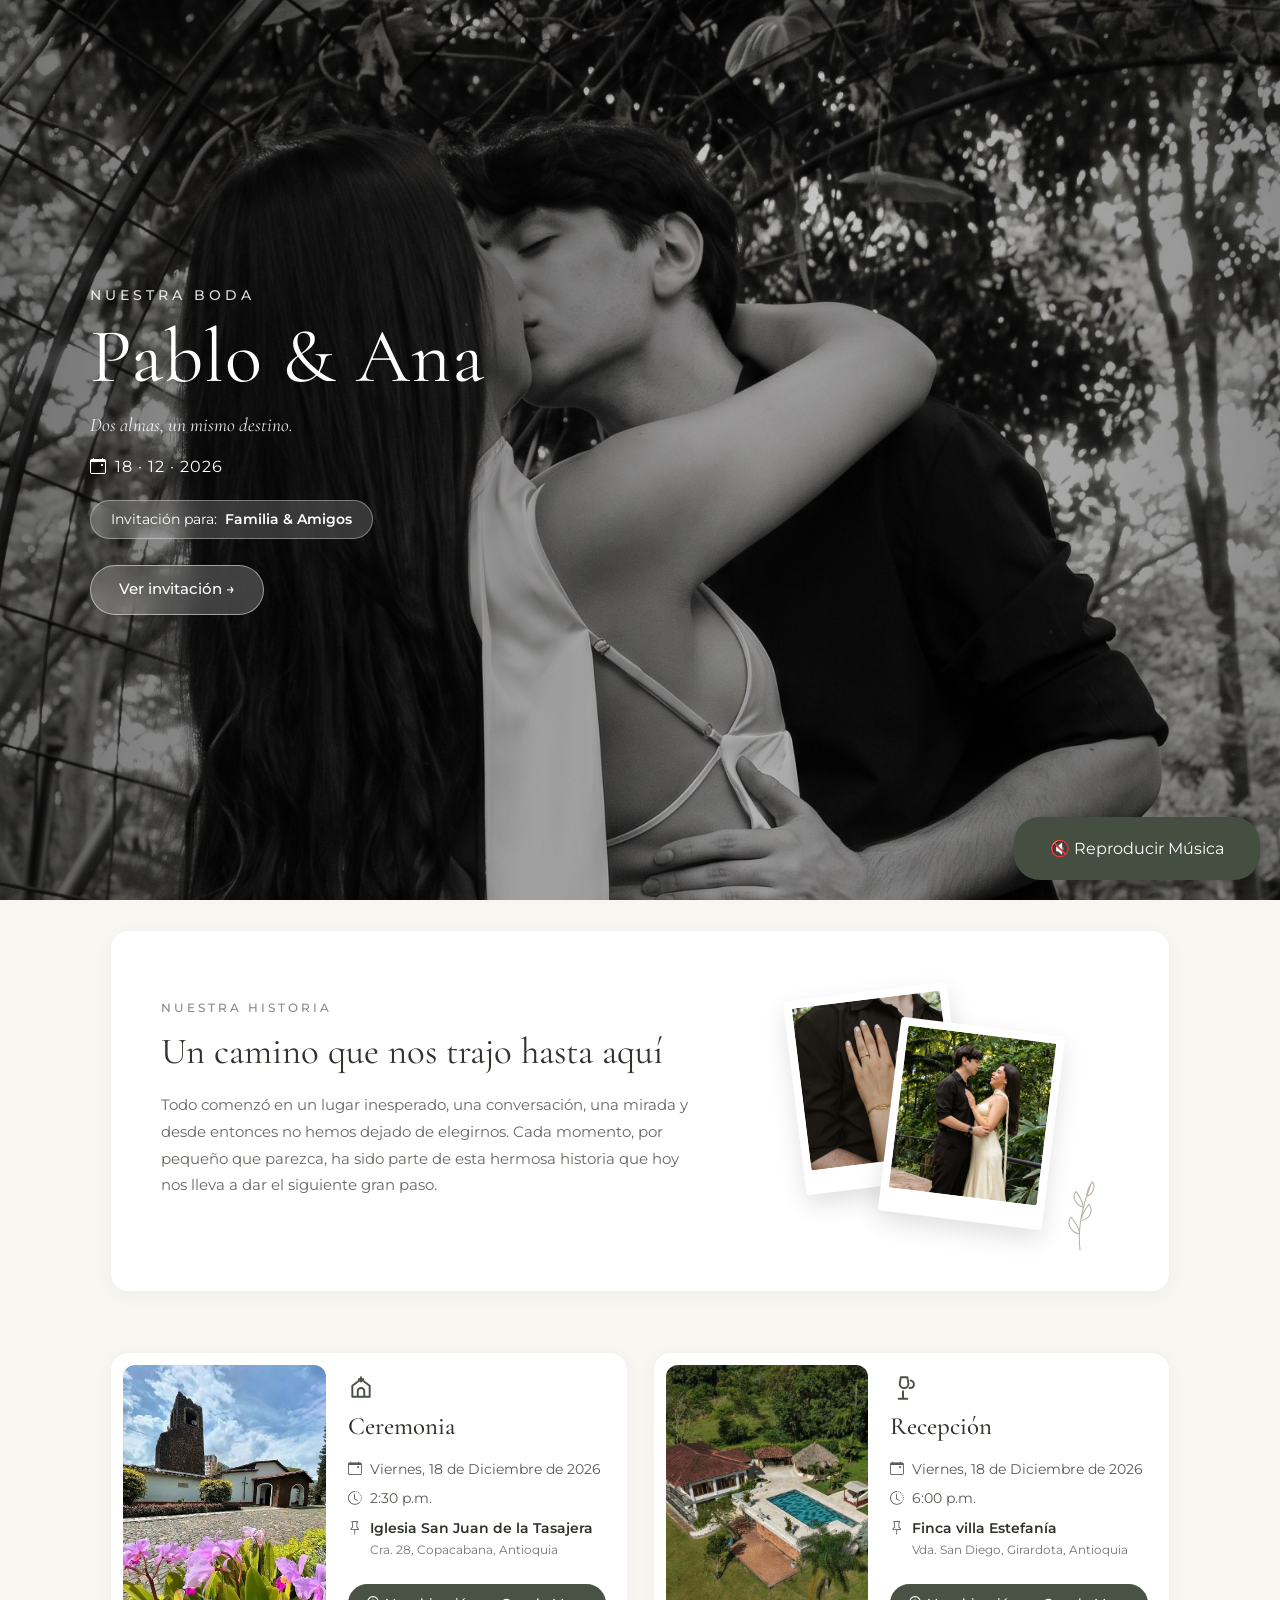
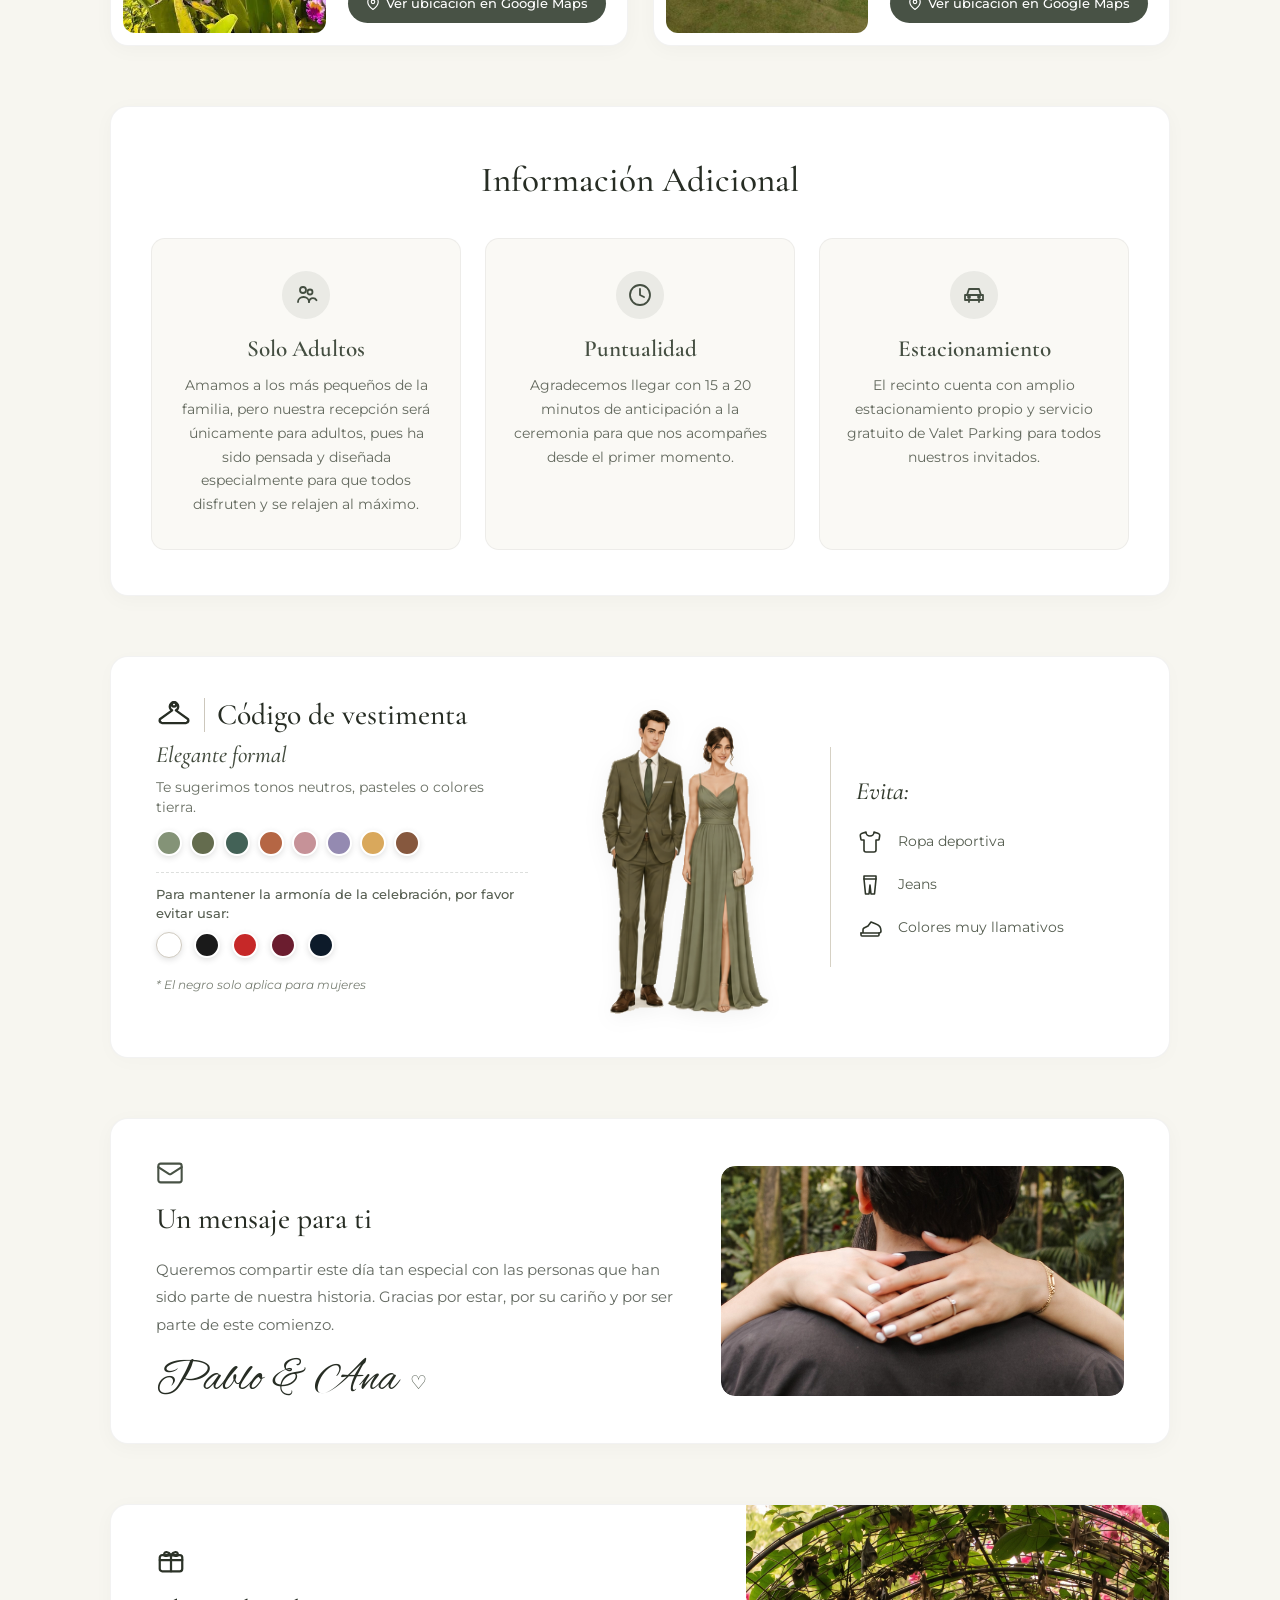
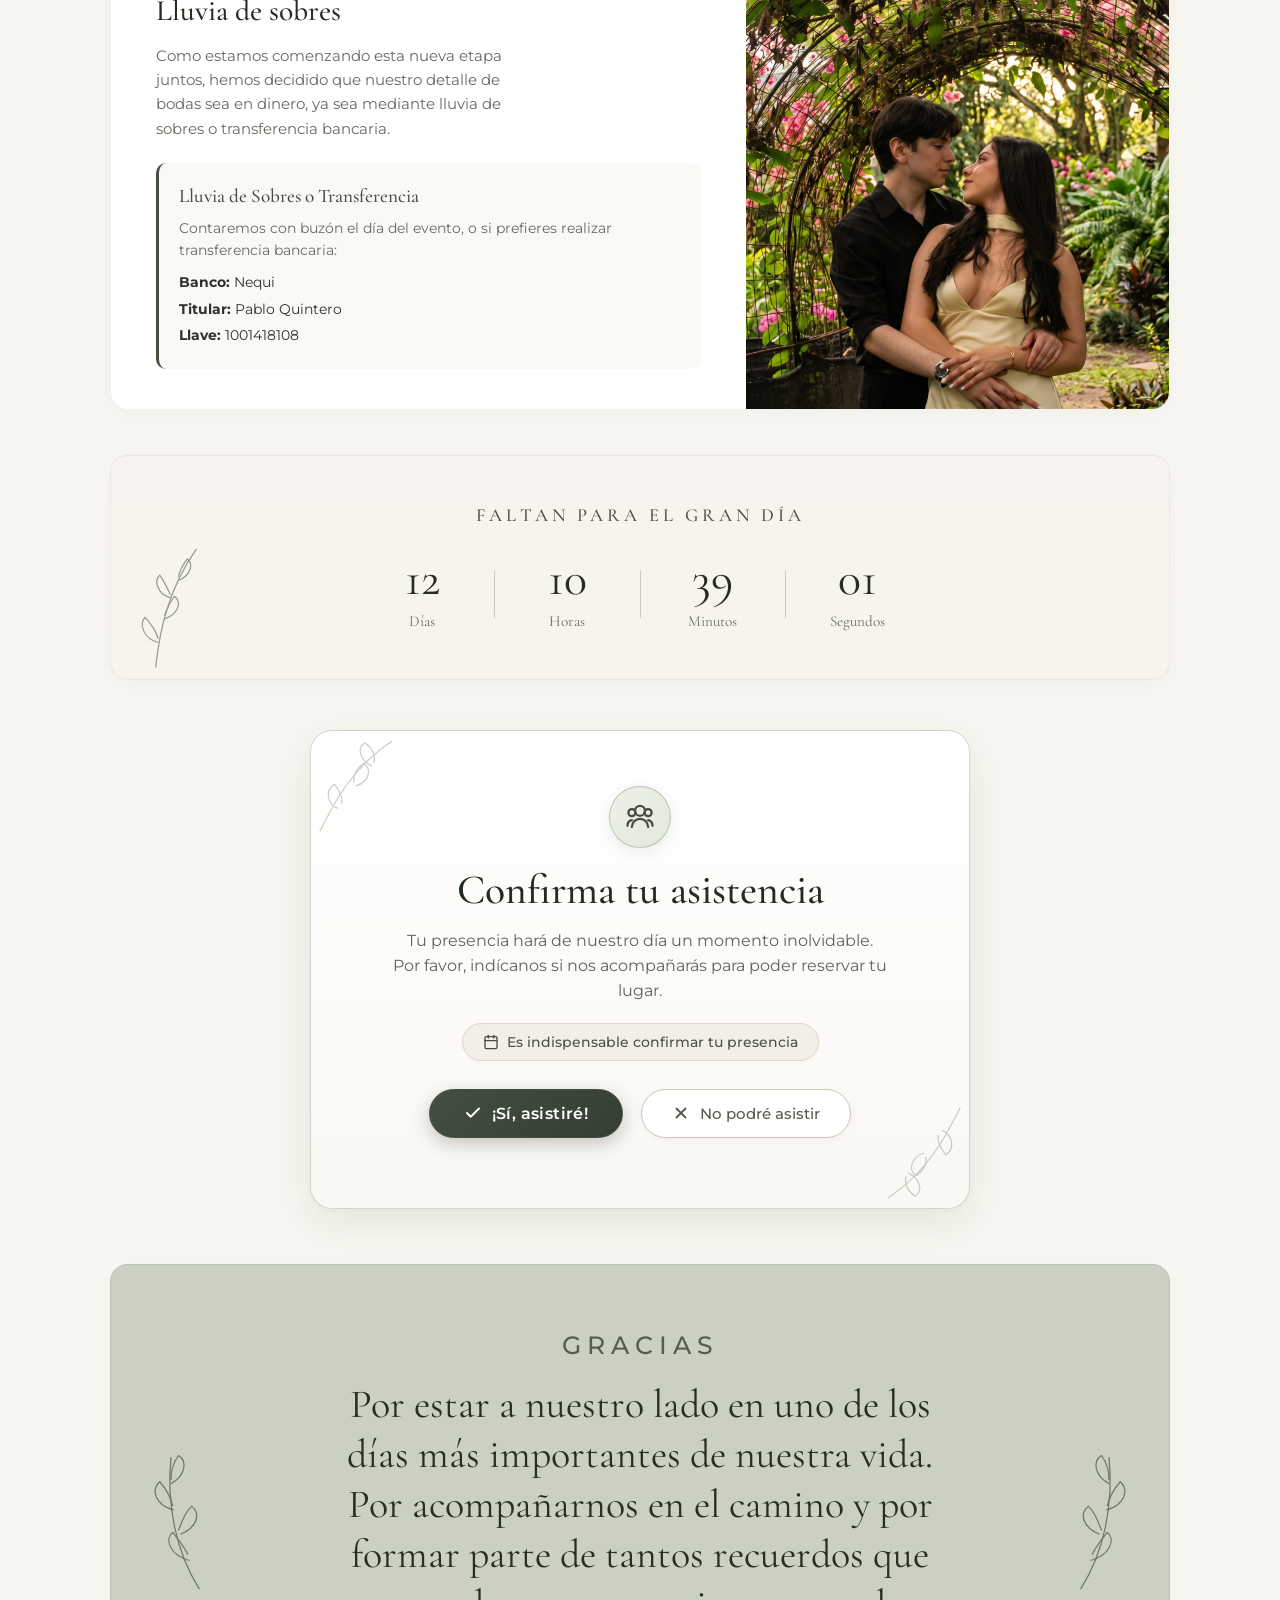
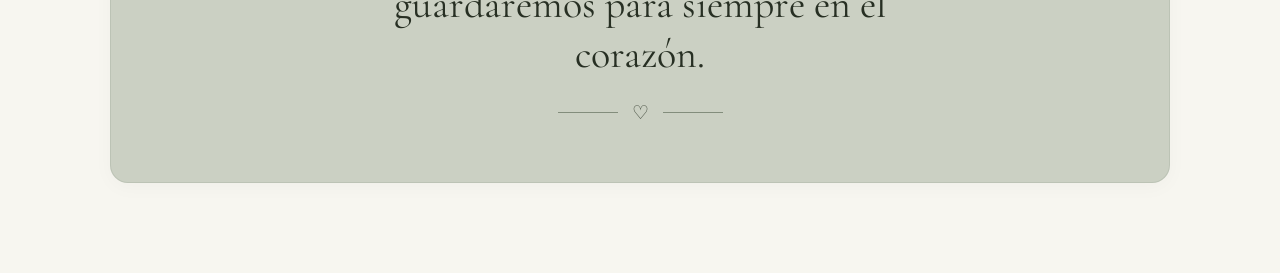
==== invitacion.html @ 44aa6d38 "r" ====
<!DOCTYPE html>
<html lang="es">
<head>
    <meta charset="UTF-8">
    <meta name="viewport" content="width=device-width, initial-scale=1.0">
    <title>Nuestra Boda - Pablo &amp; Ana</title>
    <link rel="stylesheet" href="style.css">
</head>
<body>

    <!-- 1. Sección Principal (Hero) -->
    <header class="hero-section">
        <div class="hero-content">
            <!-- Rama botánica decorativa -->


            <div class="hero-text-wrap">
                <span class="hero-eyebrow">NUESTRA BODA</span>
                <h1 class="hero-title">Pablo &amp; Ana</h1>
                <p class="hero-tagline">Dos almas, un mismo destino.</p>
                <div class="hero-date">
                    <i class="bi bi-calendar-event"></i>
                    <span>18 · 12 · 2026</span>
                </div>
                <!-- Badge del invitado conectado a JS -->
                <div class="hero-guest-box">
                    <span>Invitación para:</span>
                    <strong id="guest-name">Cargando invitación...</strong>
                </div>
                <a href="#story" class="btn-hero">Ver invitación →</a>
            </div>


        </div>
    </header>

    <!-- 2. Nuestra Historia -->
    <section id="story" class="story-section">
        <div class="card story-card">
            <div class="story-text-col">
                <span class="section-eyebrow">NUESTRA HISTORIA</span>
                <h2 class="story-heading">Un camino que nos trajo hasta aquí</h2>
                <p class="story-desc">
                    Todo comenzó en un lugar inesperado, una conversación, una mirada y desde entonces no hemos dejado de elegirnos. Cada momento, por pequeño que parezca, ha sido parte de esta hermosa historia que hoy nos lleva a dar el siguiente gran paso.
                </p>
            </div>
            <div class="story-visual-col">
                <div class="polaroids-group">
                    <div class="polaroid-item polaroid-top">
                        <img src="./image/mano1.jpg" alt="Momentos juntos">
                    </div>
                    <div class="polaroid-item polaroid-bottom">
                        <img src="./image/mirada.jfif" alt="Anillos de compromiso">
                    </div>
                </div>
                <!-- Rama botánica decorativa -->
                <svg class="botanical-branch-story" viewBox="0 0 100 100" fill="none" stroke="#9e9587" stroke-width="1.3">
                    <path d="M45 95 C 42 70, 48 40, 58 15" stroke-linecap="round"/>
                    <path d="M44 75 C 32 72, 28 60, 34 54 C 40 62, 44 68, 44 72"/>
                    <path d="M47 58 C 58 56, 62 45, 56 38 C 50 46, 47 52, 47 56"/>
                    <path d="M50 42 C 38 38, 35 28, 40 22 C 45 28, 48 36, 49 40"/>
                    <path d="M53 28 C 62 25, 65 14, 60 10 C 56 16, 54 22, 53 26"/>
                </svg>
            </div>
        </div>
    </section>

    <!-- 3. Ubicaciones (Ceremonia y Recepción) -->
    <section id="locations" class="locations-section">
        <!-- Tarjeta Ceremonia -->
        <div class="card location-card">
            <div class="location-img-wrap">
                <img src="./image/ceremonia.png" alt="Ceremonia Iglesia">
            </div>
            <div class="location-info">
                <div class="location-icon">
                    <svg viewBox="0 0 24 24" fill="none" stroke="currentColor" stroke-width="1.8" stroke-linecap="round" stroke-linejoin="round">
                        <path d="M12 2v4M10 4h4M4 10l8-6 8 6v10H4V10zM9 20v-5a3 3 0 0 1 6 0v5"></path>
                    </svg>
                </div>
                <h3>Ceremonia</h3>
                <ul class="location-details">
                    <li>
                        <i class="bi bi-calendar-event"></i>
                        <span>Viernes, 18 de Diciembre de 2026</span>
                    </li>
                    <li>
                        <i class="bi bi-clock-history"></i>
                        <span>2:30 p.m.</span>
                    </li>
                    <li>
                        <i class="bi bi-pin"></i>
                        <div class="address-text">
                            <strong>Iglesia San Juan de la Tasajera</strong>
                            <span>Cra. 28, Copacabana, Antioquia</span>
                        </div>
                    </li>
                </ul>
                <a href="https://maps.app.goo.gl/pg5reoDZuGwxTWHy7" target="_blank" class="btn-location">
                    <svg class="btn-pin-icon" viewBox="0 0 24 24" fill="none" stroke="currentColor" stroke-width="2">
                        <path d="M21 10c0 7-9 13-9 13s-9-6-9-13a9 9 0 0 1 18 0z"></path>
                        <circle cx="12" cy="10" r="3"></circle>
                    </svg>
                    Ver ubicación en Google Maps
                </a>
            </div>
        </div>

        <!-- Tarjeta Recepción -->
        <div class="card location-card">
            <div class="location-img-wrap">
                <img src="./image/finqueta.png" alt="Recepción Hacienda">
            </div>
            <div class="location-info">
                <div class="location-icon">
                    <svg viewBox="0 0 24 24" fill="none" stroke="currentColor" stroke-width="1.8" stroke-linecap="round" stroke-linejoin="round">
                        <path d="M8 22h8M12 15v7M16 2l1 6a4 4 0 0 1-4 4 4 4 0 0 1-4-4l1-6h6z"></path>
                        <path d="M19 5l2 1a3 3 0 0 1 1 3c0 2-2 3-4 3"></path>
                    </svg>
                </div>
                <h3>Recepción</h3>
                <ul class="location-details">
                    <li>
                        <i class="bi bi-calendar-event"></i>
                        <span>Viernes, 18 de Diciembre de 2026</span>
                    </li>
                    <li>
                        <i class="bi bi-clock-history"></i>
                        <span>6:00 p.m.</span>
                    </li>
                    <li>
                        <i class="bi bi-pin"></i>
                        <div class="address-text">
                            <strong>Finca villa Estefanía</strong>
                            <span>Vda. San Diego, Girardota, Antioquia</span>
                        </div>
                    </li>
                </ul>
                <a href="https://maps.app.goo.gl/fKAaYeZw5DB3baYz5" target="_blank" class="btn-location">
                    <svg class="btn-pin-icon" viewBox="0 0 24 24" fill="none" stroke="currentColor" stroke-width="2">
                        <path d="M21 10c0 7-9 13-9 13s-9-6-9-13a9 9 0 0 1 18 0z"></path>
                        <circle cx="12" cy="10" r="3"></circle>
                    </svg>
                    Ver ubicación en Google Maps
                </a>
            </div>
        </div>
    </section>

    <!-- 4. Cuenta Regresiva -->

        <section class="info-section">
        <div class="card info-card">
            <h3 class="info-title">Información Adicional</h3>
            <div class="info-grid">
                <!-- Solo Adultos -->
                <div class="info-item">
                    <div class="info-icon">
                        <svg viewBox="0 0 24 24" fill="none" stroke="currentColor" stroke-width="1.8" stroke-linecap="round" stroke-linejoin="round">
                            <circle cx="9" cy="7" r="3"/>
                            <circle cx="16" cy="9" r="2.5"/>
                            <path d="M4 19c0-3 2.5-5 5.5-5s5.5 2 5.5 5"/>
                            <path d="M15 19c0-2.2 1.8-3.8 4-3.8 1.5 0 2.8.8 3.5 2"/>
                        </svg>
                    </div>
                    <h4>Solo Adultos</h4>
                    <p>Amamos a los más pequeños de la familia, pero nuestra recepción será únicamente para adultos, pues ha sido pensada y diseñada especialmente para que todos disfruten y se relajen al máximo.</p>
                </div>

                <!-- Puntualidad -->
                <div class="info-item">
                    <div class="info-icon">
                        <svg viewBox="0 0 24 24" fill="none" stroke="currentColor" stroke-width="1.8" stroke-linecap="round" stroke-linejoin="round">
                            <circle cx="12" cy="12" r="10"/>
                            <polyline points="12 6 12 12 16 14"/>
                        </svg>
                    </div>
                    <h4>Puntualidad</h4>
                    <p>Agradecemos llegar con 15 a 20 minutos de anticipación a la ceremonia para que nos acompañes desde el primer momento.</p>
                </div>

                <!-- Estacionamiento -->
                <div class="info-item">
                    <div class="info-icon">
                        <svg viewBox="0 0 24 24" fill="none" stroke="currentColor" stroke-width="1.8" stroke-linecap="round" stroke-linejoin="round">
                            <path d="M5 17h14M7 17v2M17 17v2M5 12l2-6h10l2 6M3 12h18v5H3z"/>
                            <circle cx="7" cy="14" r="1"/>
                            <circle cx="17" cy="14" r="1"/>
                        </svg>
                    </div>
                    <h4>Estacionamiento</h4>
                    <p>El recinto cuenta con amplio estacionamiento propio y servicio gratuito de Valet Parking para todos nuestros invitados.</p>
                </div>
            </div>
        </div>
    </section>

    <!-- 5. Código de Vestimenta -->
    <section class="dresscode-section">
        <div class="card dresscode-card">
            <div class="dresscode-grid">
                <!-- Columna Izquierda: Información de vestimenta y paletas de colores -->
                <div class="dresscode-left">
                    <div class="dresscode-header-row">
                        <div class="dresscode-hanger-wrap">
                            <svg class="hanger-icon" viewBox="0 0 24 24" fill="none" stroke="currentColor" stroke-width="1.6" stroke-linecap="round" stroke-linejoin="round">
                                <path d="M12 3a3 3 0 0 0-3 3c0 1.2.7 2.2 1.7 2.7L2 15a2 2 0 0 0 1.2 2.5l.8.2h16l.8-.2A2 2 0 0 0 22 15l-8.7-6.3A3 3 0 0 0 15 6a3 3 0 0 0-3-3z"></path>
                                <circle cx="12" cy="4.5" r="1.5"></circle>
                            </svg>
                        </div>
                        <div class="dresscode-v-sep"></div>
                        <h3 class="dresscode-title">Código de vestimenta</h3>
                    </div>

                    <p class="dresscode-subtitle">Elegante formal</p>
                    <p class="dresscode-desc">Te sugerimos tonos neutros, pasteles o colores tierra.</p>

                    <!-- Paleta de 8 tonos sugeridos -->
                    <div class="dresscode-swatches">
                        <span class="swatch" style="background-color: #849377;" title="Verde salvia"></span>
                        <span class="swatch" style="background-color: #646c4e;" title="Olivo oscuro"></span>
                        <span class="swatch" style="background-color: #436257;" title="Verde pino"></span>
                        <span class="swatch" style="background-color: #b56644;" title="Terracota"></span>
                        <span class="swatch" style="background-color: #c69298;" title="Rosa palo"></span>
                        <span class="swatch" style="background-color: #948ab1;" title="Lavanda"></span>
                        <span class="swatch" style="background-color: #d9a85c;" title="Mostaza cálido"></span>
                        <span class="swatch" style="background-color: #86583e;" title="Canela tierra"></span>
                    </div>

                    <!-- Colores a evitar -->
                    <div class="dresscode-avoid-block">
                        <p class="dresscode-avoid-text">Para mantener la armonía de la celebración, por favor evitar usar:</p>
                        <div class="dresscode-swatches dresscode-swatches-avoid">
                            <div class="avoid-swatch-item" title="Blanco o similares">
                                <span class="swatch swatch-avoid" style="background-color: #ffffff; border: 1.5px solid #d0cbc0;"></span>
                            </div>
                            <div class="avoid-swatch-item" title="Negro para las mujeres">
                                <span class="swatch swatch-avoid" style="background-color: #1a1a1a;"></span>

                            </div>
                            <div class="avoid-swatch-item" title="Rojo">
                                <span class="swatch swatch-avoid" style="background-color: #c62828;"></span>
                            </div>
                            <div class="avoid-swatch-item" title="Vinotinto">
                                <span class="swatch swatch-avoid" style="background-color: #6b1d2f;"></span>
                            </div>
                            <div class="avoid-swatch-item" title="Azul oscuro">
                                <span class="swatch swatch-avoid" style="background-color: #0d1b2a;"></span>
                            </div>
                        </div>
                        <span class="avoid-swatch-footnote">* El negro solo aplica para mujeres</span>
                    </div>
                </div>

                <!-- Columna Central: Ilustración elegante de la pareja en traje formal verde olivo -->
                <div class="dresscode-center">
                    <img src="./image/pareja-vestimenta.png?v=2" alt="Pareja con vestimenta elegante formal" class="dresscode-couple-img">
                </div>

                <!-- Divisor vertical central-derecha -->
                <div class="dresscode-divider-line"></div>

                <!-- Columna Derecha: Prendas a evitar con iconos de línea fina -->
                <div class="dresscode-right">
                    <h4 class="avoid-heading">Evita:</h4>
                    <ul class="avoid-list">
                        <li>
                            <div class="avoid-icon-box">
                                <svg viewBox="0 0 24 24" fill="none" stroke="currentColor" stroke-width="1.6" stroke-linecap="round" stroke-linejoin="round">
                                    <path d="M20.38 3.46 16 2a4 4 0 0 1-8 0L3.62 3.46a2 2 0 0 0-1.34 2.23l.58 3.47a1 1 0 0 0 .99.84H6v10a2 2 0 0 0 2 2h8a2 2 0 0 0 2-2V10h2.15a1 1 0 0 0 .99-.84l.58-3.47a2 2 0 0 0-1.34-2.23z"/>
                                </svg>
                            </div>
                            <span>Ropa deportiva</span>
                        </li>
                        <li>
                            <div class="avoid-icon-box">
                                <svg viewBox="0 0 24 24" fill="none" stroke="currentColor" stroke-width="1.6" stroke-linecap="round" stroke-linejoin="round">
                                    <path d="M6 3h12v3l-1.5 15h-3.5l-1-9-1 9H7.5L6 6V3z"/>
                                    <line x1="6" y1="6" x2="18" y2="6"/>
                                </svg>
                            </div>
                            <span>Jeans</span>
                        </li>
                        <li>
                            <div class="avoid-icon-box">
                                <svg viewBox="0 0 24 24" fill="none" stroke="currentColor" stroke-width="1.6" stroke-linecap="round" stroke-linejoin="round">
                                    <path d="M3 17h18a2 2 0 0 0 2-2c0-3-2-6-5-7l-5-2-3 4-4 2a2 2 0 0 0-1 1.7V17z"/>
                                    <path d="M3 17v2a1 1 0 0 0 1 1h16a1 1 0 0 0 1-1v-2"/>
                                </svg>
                            </div>
                            <span>Colores muy llamativos</span>
                        </li>
                    </ul>
                </div>
            </div>
        </div>
    </section>

    <!-- 6. Un Mensaje Para Ti -->
    <section class="message-section">
        <div class="card message-card">
            <div class="message-text-col">
                <div class="message-icon">
                    <svg viewBox="0 0 24 24" fill="none" stroke="currentColor" stroke-width="1.8" stroke-linecap="round" stroke-linejoin="round">
                        <rect x="2" y="4" width="20" height="16" rx="2"></rect>
                        <path d="m22 7-8.97 5.7a1.94 1.94 0 0 1-2.06 0L2 7"></path>
                    </svg>
                </div>
                <h3>Un mensaje para ti</h3>
                <p class="message-body">
                    Queremos compartir este día tan especial con las personas que han sido parte de nuestra historia. Gracias por estar, por su cariño y por ser parte de este comienzo.
                </p>
                <div class="message-signature-wrap">
                    <p class="message-signature">Pablo &amp; Ana</p>
                    <span class="signature-heart">♡</span>
                </div>
            </div>
            <div class="message-photo-col">
                <img src="image/espalda1.jpg" alt="Flores de boda" class="message-photo">
            </div>
        </div>
    </section>

    <!-- 7. Mesa de Regalos -->
    <section class="gifts-section">
        <div class="card gifts-card">
            <div class="gifts-split-layout">
                <!-- Columna Izquierda: Información de Regalos -->
                <div class="gifts-text-col">
                    <div class="gifts-icon-box">
                        <svg viewBox="0 0 24 24" fill="none" stroke="currentColor" stroke-width="1.8" stroke-linecap="round" stroke-linejoin="round">
                            <rect x="3" y="8" width="18" height="13" rx="2"></rect>
                            <path d="M12 8v13"></path>
                            <path d="M3 12h18"></path>
                            <path d="M12 8c-2-3-5.5-3-5.5-0.5S10 8 12 8z"></path>
                            <path d="M12 8c2-3 5.5-3 5.5-0.5S14 8 12 8z"></path>
                        </svg>
                    </div>
                    <h3 class="gifts-heading">Lluvia de sobres</h3>
                    <p class="gifts-desc">
                        Como estamos comenzando esta nueva etapa juntos, hemos decidido que nuestro detalle de bodas sea en dinero, ya sea mediante lluvia de sobres o transferencia bancaria.
                    </p>
                    


                    <!-- Desplegable con la información bancaria y lluvia de sobres -->
                    <div class="gifts-details-expandable" id="gifts-details">
                        <div class="gift-bank-box">
                            <h4>Lluvia de Sobres o Transferencia</h4>
                            <p>Contaremos con buzón el día del evento, o si prefieres realizar transferencia bancaria:</p>
                            <div class="bank-info-grid">
                                <p><strong>Banco:</strong> Nequi</p>
                                <p><strong>Titular:</strong> Pablo Quintero</p>
                                <p><strong>Llave:</strong> 1001418108</p>
                            </div>
                        </div>
                    </div>
                </div>

                <!-- Columna Derecha: Foto del obsequio con follaje verde -->
                <div class="gifts-image-col">
                    <img src="./image/2.jfif" alt="Obsequio de bodas con detalles florales" class="gifts-box-img">
                </div>
            </div>
        </div>
    </section>

    <!-- 8. Información Adicional -->


    <section class="countdown-section">
        <div class="countdown-card">
            <!-- Rama botánica en esquina izquierda -->
            <svg class="countdown-botanical" viewBox="0 0 120 160" fill="none" stroke="#7e8579" stroke-width="1.4">
                <path d="M35 155 C 40 110, 50 60, 85 10" stroke-linecap="round"/>
                <path d="M38 125 C 20 120, 14 102, 22 94 C 28 100, 36 112, 38 120"/>
                <path d="M46 96 C 62 90, 68 76, 58 68 C 52 76, 48 86, 46 92"/>
                <path d="M54 70 C 38 66, 32 50, 40 42 C 46 50, 50 60, 53 66"/>
                <path d="M64 48 C 78 42, 82 28, 74 22 C 68 30, 64 38, 63 44"/>
            </svg>
            <div class="countdown-inner">
                <h3 class="countdown-eyebrow">FALTAN PARA EL GRAN DÍA</h3>
                <div id="timer">
                    <div class="timer-col">
                        <span id="dias">00</span>
                        <p>Días</p>
                    </div>
                    <div class="timer-divider"></div>
                    <div class="timer-col">
                        <span id="horas">00</span>
                        <p>Horas</p>
                    </div>
                    <div class="timer-divider"></div>
                    <div class="timer-col">
                        <span id="minutos">00</span>
                        <p>Minutos</p>
                    </div>
                    <div class="timer-divider"></div>
                    <div class="timer-col">
                        <span id="segundos">00</span>
                        <p>Segundos</p>
                    </div>
                </div>
            </div>
        </div>
    </section>

    <!-- 9. Confirmación de Asistencia (RSVP) -->
    <section class="interaction-section">
        <div class="rsvp card rsvp-card">
            <!-- Ramas decorativas botánicas en esquinas -->
            <svg class="rsvp-botanical-tl" viewBox="0 0 100 120" fill="none" stroke="#687361" stroke-width="1.3">
                <path d="M10 110 C 25 80, 45 40, 90 10" stroke-linecap="round"/>
                <path d="M30 85 C 18 80, 15 65, 26 58 C 32 66, 36 74, 34 80"/>
                <path d="M50 60 C 65 55, 68 40, 58 35 C 50 42, 46 50, 48 56"/>
                <path d="M68 38 C 55 32, 50 18, 60 12 C 68 18, 72 26, 70 34"/>
            </svg>
            <svg class="rsvp-botanical-br" viewBox="0 0 100 120" fill="none" stroke="#687361" stroke-width="1.3">
                <path d="M90 10 C 75 40, 55 80, 10 110" stroke-linecap="round"/>
                <path d="M70 35 C 82 40, 85 55, 74 62 C 68 54, 64 46, 66 40"/>
                <path d="M50 60 C 35 65, 32 80, 42 85 C 50 78, 54 70, 52 64"/>
                <path d="M32 82 C 45 88, 50 102, 40 108 C 32 102, 28 94, 30 86"/>
            </svg>

            <div class="rsvp-content">
                <!-- Emblema de confirmación -->
                <div class="rsvp-icon-wrapper">
                    <svg class="rsvp-icon" viewBox="0 0 24 24" fill="none" stroke="currentColor" stroke-width="1.8" stroke-linecap="round" stroke-linejoin="round">
                        <circle cx="12" cy="7" r="4"/>
                        <path d="M5.5 20c0-3.6 2.9-6.5 6.5-6.5s6.5 2.9 6.5 6.5"/>
                        <circle cx="18.5" cy="8.5" r="2.8"/>
                        <path d="M18.5 14.5c1.8.4 3.5 2 3.5 4.5"/>
                        <circle cx="5.5" cy="8.5" r="2.8"/>
                        <path d="M5.5 14.5C3.7 14.9 2 16.5 2 19"/>
                    </svg>
                </div>

                <h3 class="rsvp-title">Confirma tu asistencia</h3>
                
                <p class="rsvp-subtitle">
                    Tu presencia hará de nuestro día un momento inolvidable.<br>
                    Por favor, indícanos si nos acompañarás para poder reservar tu lugar.
                </p>

                <!-- Aviso / Chip llamativo de confirmación -->
                <div class="rsvp-notice-chip">
                    <svg class="rsvp-chip-icon" viewBox="0 0 24 24" fill="none" stroke="currentColor" stroke-width="2" stroke-linecap="round" stroke-linejoin="round">
                        <rect x="3" y="4" width="18" height="18" rx="2" ry="2"></rect>
                        <line x1="16" y1="2" x2="16" y2="6"></line>
                        <line x1="8" y1="2" x2="8" y2="6"></line>
                        <line x1="3" y1="10" x2="21" y2="10"></line>
                    </svg>
                    <span>Es indispensable confirmar tu presencia</span>
                </div>

                <!-- Botones de acción principales -->
                <div class="rsvp-buttons">
                    <button id="btn-yes" class="btn-rsvp btn-confirm">
                        <svg class="btn-rsvp-icon" viewBox="0 0 24 24" fill="none" stroke="currentColor" stroke-width="2.6" stroke-linecap="round" stroke-linejoin="round">
                            <polyline points="20 6 9 17 4 12"></polyline>
                        </svg>
                        <span>¡Sí, asistiré!</span>
                    </button>
                    <button id="btn-no" class="btn-rsvp btn-decline">
                        <svg class="btn-rsvp-icon" viewBox="0 0 24 24" fill="none" stroke="currentColor" stroke-width="2.4" stroke-linecap="round" stroke-linejoin="round">
                            <line x1="18" y1="6" x2="6" y2="18"></line>
                            <line x1="6" y1="6" x2="18" y2="18"></line>
                        </svg>
                        <span>No podré asistir</span>
                    </button>
                </div>
                
                <p id="mensaje-estado"></p>
            </div>
        </div>
    </section>

    <!-- 10. Agradecimiento -->
    <footer class="thank-you-section">
        <div class="card thank-you-card">
            <!-- Ramas de olivo a la izquierda y derecha -->
            <svg class="thanks-branch-left" viewBox="0 0 80 160" fill="none" stroke="#5d6657" stroke-width="1.3">
                <path d="M70 150 C 45 110, 35 60, 40 10" stroke-linecap="round"/>
                <path d="M60 120 C 40 115, 32 98, 42 90 C 48 98, 56 108, 58 114"/>
                <path d="M50 92 C 68 85, 72 70, 62 62 C 54 70, 50 82, 48 88"/>
                <path d="M43 66 C 24 62, 18 45, 28 36 C 35 44, 40 54, 42 62"/>
                <path d="M40 38 C 55 30, 58 14, 48 8 C 42 16, 40 26, 40 34"/>
            </svg>

            <svg class="thanks-branch-right" viewBox="0 0 80 160" fill="none" stroke="#5d6657" stroke-width="1.3">
                <path d="M10 150 C 35 110, 45 60, 40 10" stroke-linecap="round"/>
                <path d="M20 120 C 40 115, 48 98, 38 90 C 32 98, 24 108, 22 114"/>
                <path d="M30 92 C 12 85, 8 70, 18 62 C 26 70, 30 82, 32 88"/>
                <path d="M37 66 C 56 62, 62 45, 52 36 C 45 44, 40 54, 38 62"/>
                <path d="M40 38 C 25 30, 22 14, 32 8 C 38 16, 40 26, 40 34"/>
            </svg>

            <div class="thank-you-inner">
                <span class="thank-you-eyebrow">GRACIAS</span>
                <h3 class="thank-you-title">Por estar a nuestro lado en uno de los días más importantes de nuestra vida. Por acompañarnos en el camino y por formar parte de tantos recuerdos que guardaremos para siempre en el corazón.
                </h3>
                <div class="thank-you-divider">
                    <span class="thanks-line"></span>
                    <span class="thanks-heart">♡</span>
                    <span class="thanks-line"></span>
                </div>
            </div>
        </div>

        <!-- Reproductor de audio de fondo -->
        <audio id="musica-fondo" loop>
            <source src="./music/risk.mp3" type="audio/mpeg">
            Tu navegador no soporta el elemento de audio.
        </audio>

        <!-- Botón flotante para controlar la música -->
        <button id="btn-musica" class="floating-music-btn">
            🔇 Reproducir Música
        </button>
    </footer>

    <!-- Script de funcionalidad e interactividad -->
    <script src="invitacion.js"></script>
    <script>
        // Interactividad para el botón 'Ver lista de regalos →'
        const btnToggleGifts = document.getElementById('btn-toggle-gifts');
        const giftsDetails = document.getElementById('gifts-details');
        if (btnToggleGifts && giftsDetails) {
            btnToggleGifts.addEventListener('click', () => {
                giftsDetails.classList.toggle('is-open');
                if (giftsDetails.classList.contains('is-open')) {
                    btnToggleGifts.textContent = 'Ocultar detalles ↑';
                } else {
                    btnToggleGifts.textContent = 'Ver lista de regalos →';
                }
            });
        }
    </script>
</body>
</html>
---- style.css ----
/* ==========================================================================
   1. IMPORTACIÓN DE FUENTES & VARIABLES DE COLOR
   ========================================================================== */
@import url('https://fonts.googleapis.com/css2?family=Cormorant+Garamond:ital,wght@0,400;0,500;0,600;1,400;1,500&family=Montserrat:wght@300;400;500;600&family=Great+Vibes&display=swap');
@import url("https://cdn.jsdelivr.net/npm/bootstrap-icons@1.13.1/font/bootstrap-icons.min.css");
@import url('https://fonts.googleapis.com/css2?family=Alex+Brush&family=Allura&family=Dancing+Script&family=Parisienne&family=Pinyon+Script&display=swap');

:root {
    --bg-color: #f7f6f0;           /* Fondo beige cálido / hueso */
    --card-bg: #ffffff;           /* Fondo de tarjetas estándar */
    --card-warm-bg: #faf8f3;      /* Fondo de tarjetas crema */
    --text-main: #2e332c;         /* Texto principal grafito suave */
    --text-muted: #666c61;        /* Texto secundario atenuado */
    --olive-dark: #444e41;        /* Verde olivo intenso (botones) */
    --olive-dark-hover: #333c31;  /* Hover verde olivo */
    --olive-medium: #5b6555;      /* Verde olivo medio */
    --olive-light: #839274;       /* Verde salvia suave */
    --sage-thanks: #cbd0c3;       /* Verde salvia claro para agradecimiento */
    --border-subtle: rgba(0, 0, 0, 0.05);
    
    --font-heading: 'Cormorant Garamond', Georgia, serif;
    --font-body: 'Montserrat', -apple-system, BlinkMacSystemFont, 'Segoe UI', Roboto, sans-serif;
    --font-cursive: 'Alex Brush', cursive;
}

/* ==========================================================================
   2. ESTILOS GENERALES
   ========================================================================== */
* {
    margin: 0;
    padding: 0;
    box-sizing: border-box;
}

html {
    scroll-behavior: smooth;
}

body {
    font-family: var(--font-body);
    background-color: var(--bg-color);
    color: var(--text-main);
    line-height: 1.6;
    -webkit-font-smoothing: antialiased;
}

h1, h2, h3, h4 {
    font-family: var(--font-heading);
    font-weight: 500;
}

section, footer {
    max-width: 1100px;
    margin: 0 auto;
    padding: 30px 20px;
}

/* Tarjeta estándar */
.card {
    background-color: var(--card-bg);
    border-radius: 18px;
    box-shadow: 0 4px 20px rgba(0, 0, 0, 0.03);
    border: 1px solid var(--border-subtle);
    overflow: hidden;
}

.section-eyebrow {
    font-size: 0.78rem;
    letter-spacing: 3px;
    text-transform: uppercase;
    color: #8e8980;
    font-weight: 500;
    margin-bottom: 12px;
    display: block;
}

/* ==========================================================================
   3. SECCIÓN PRINCIPAL (HERO)
   ========================================================================== */
.hero-section {
    min-height: 100vh;
    max-width: 100%;
    background: linear-gradient(to right, rgba(0,0,0,0.55) 0%, rgba(0,0,0,0.2) 60%, rgba(0,0,0,0.45) 100%), url('image/beso1.jpg') center/cover;
    display: flex;
    align-items: center;
    position: relative;
    padding: 60px 40px;
    overflow: hidden;
}

.hero-content {
    max-width: 1100px;
    width: 100%;
    margin: 0 auto;
    position: relative;
    z-index: 2;
    text-align: left;
}

.hero-botanical-left {
    position: absolute;
    left: -20px;
    bottom: -20px;
    width: 130px;
    height: 170px;
    opacity: 0.6;
    pointer-events: none;
}

.hero-eyebrow {
    font-size: 0.85rem;
    letter-spacing: 4px;
    color: rgba(255, 255, 255, 0.85);
    text-transform: uppercase;
    font-weight: 500;
    display: block;
    margin-bottom: 8px;
}

.hero-title {
    font-family: var(--font-heading);
    font-size: clamp(3.2rem, 6vw, 4.8rem);
    color: #ffffff;
    font-weight: 400;
    line-height: 1.1;
    margin-bottom: 10px;
    letter-spacing: 1px;
}

.hero-tagline {
    font-size: 1.2rem;
    color: rgba(255, 255, 255, 0.9);
    font-style: italic;
    font-family: var(--font-heading);
    margin-bottom: 14px;
}

.hero-date {
    display: inline-flex;
    align-items: center;
    gap: 8px;
    color: #ffffff;
    font-size: 1rem;
    letter-spacing: 1px;
    margin-bottom: 20px;
}

.hero-guest-box {
    display: flex;
    align-items: center;
    gap: 8px;
    background: rgba(255, 255, 255, 0.18);
    backdrop-filter: blur(8px);
    border: 1px solid rgba(255, 255, 255, 0.35);
    border-radius: 30px;
    padding: 7px 20px;
    font-size: 0.9rem;
    color: #ffffff;
    margin-bottom: 26px;
    width: fit-content;
}

.hero-guest-box strong {
    color: #ffffff;
    font-weight: 600;
}

.btn-hero {
    display: inline-flex;
    align-items: center;
    gap: 8px;
    background-color: rgba(255, 255, 255, 0.22);
    backdrop-filter: blur(10px);
    border: 1.5px solid rgba(255, 255, 255, 0.5);
    color: #ffffff;
    padding: 12px 28px;
    border-radius: 50px;
    font-family: var(--font-body);
    font-size: 0.92rem;
    font-weight: 500;
    text-decoration: none;
    transition: all 0.3s ease;
    width: fit-content;
}

.btn-hero:hover {
    background-color: #ffffff;
    color: #333333;
    transform: translateY(-2px);
    box-shadow: 0 6px 20px rgba(0, 0, 0, 0.2);
}

.hero-scroll {
    position: absolute;
    bottom: -30px;
    right: 20px;
    color: rgba(255, 255, 255, 0.75);
    font-size: 0.85rem;
    letter-spacing: 2px;
}

/* ==========================================================================
   4. NUESTRA HISTORIA
   ========================================================================== */
.story-card {
    display: grid;
    grid-template-columns: 1.15fr 0.85fr;
    gap: 40px;
    align-items: center;
    padding: 45px 50px;
    text-align: left;
    background: #ffffff;
    position: relative;
}

.story-heading {
    font-family: var(--font-heading);
    font-size: 2.3rem;
    color: #2e332c;
    line-height: 1.2;
    margin-bottom: 18px;
    font-weight: 400;
}

.story-desc {
    font-size: 0.95rem;
    color: #646a62;
    line-height: 1.75;
    margin-bottom: 25px;
}

.btn-pill-outline {
    display: inline-flex;
    align-items: center;
    justify-content: center;
    padding: 10px 26px;
    border-radius: 50px;
    border: 1.5px solid #d4d0c5;
    color: #444a42;
    text-decoration: none;
    font-family: var(--font-body);
    font-size: 0.88rem;
    font-weight: 500;
    transition: all 0.25s ease;
    background: transparent;
    cursor: pointer;
    width: fit-content;
}

.btn-pill-outline:hover {
    background-color: #f7f6f2;
    border-color: #b8b5aa;
    transform: translateY(-1px);
}

.story-visual-col {
    position: relative;
    min-height: 270px;
    display: flex;
    align-items: center;
    justify-content: center;
}

.polaroids-group {
    position: relative;
    width: 280px;
    height: 250px;
}

.polaroid-item {
    position: absolute;
    background: #ffffff;
    padding: 8px 8px 24px 8px;
    border-radius: 3px;
    box-shadow: 0 10px 25px rgba(0, 0, 0, 0.12);
    width: 165px;
    height: 195px;
    transition: transform 0.3s ease;
}

.polaroid-item img {
    width: 100%;
    height: 100%;
    object-fit: cover;
    border-radius: 2px;
    display: block;
}

.polaroid-top {
    top: 5px;
    left: 10px;
    transform: rotate(-7deg);
    z-index: 2;
}

.polaroid-top:hover {
    transform: rotate(-3deg) scale(1.03);
    z-index: 5;
}

.polaroid-bottom {
    top: 40px;
    right: 10px;
    transform: rotate(7deg);
    z-index: 3;
}

.polaroid-bottom:hover {
    transform: rotate(3deg) scale(1.03);
    z-index: 5;
}

.botanical-branch-story {
    position: absolute;
    bottom: -8px;
    right: -5px;
    width: 80px;
    height: 80px;
    z-index: 4;
    pointer-events: none;
    opacity: 0.75;
}

/* ==========================================================================
   5. UBICACIONES (CEREMONIA Y RECEPCIÓN)
   ========================================================================== */
.locations-section {
    display: grid;
    grid-template-columns: 1fr 1fr;
    gap: 25px;
}

.location-card {
    display: flex;
    flex-direction: row;
    padding: 0;
    overflow: hidden;
    text-align: left;
    background: #ffffff;
    border-radius: 18px;
}

.location-img-wrap {
    width: 44%;
    min-width: 160px;
    position: relative;
    padding: 12px;
}

.location-img-wrap img {
    width: 100%;
    height: 100%;
    object-fit: cover;
    border-radius: 12px;
    display: block;
    min-height: 230px;
}

.location-info {
    width: 56%;
    padding: 22px 20px 22px 10px;
    display: flex;
    flex-direction: column;
    justify-content: center;
}

.location-icon {
    width: 26px;
    height: 26px;
    color: #485245;
    margin-bottom: 6px;
}

.location-info h3 {
    font-family: var(--font-heading);
    font-size: 1.55rem;
    color: #2e332c;
    margin-bottom: 12px;
    font-weight: 500;
}

.location-details {
    list-style: none;
    padding: 0;
    margin: 0 0 16px 0;
}

.location-details li {
    display: flex;
    gap: 8px;
    align-items: flex-start;
    margin-bottom: 8px;
    font-size: 0.85rem;
    color: #555c53;
}

.detail-icon {
    font-size: 0.95rem;
    line-height: 1.3;
}

.address-text strong {
    display: block;
    font-weight: 600;
    color: #2e332c;
}

.address-text span {
    display: block;
    font-size: 0.78rem;
    color: #72766f;
}

.btn-location {
    display: inline-flex;
    align-items: center;
    gap: 6px;
    background-color: #485245;
    color: #ffffff;
    padding: 9px 18px;
    border-radius: 50px;
    font-family: var(--font-body);
    font-size: 0.82rem;
    font-weight: 500;
    text-decoration: none;
    border: none;
    cursor: pointer;
    align-self: flex-start;
    transition: all 0.25s ease;
    margin: 0;
}

.btn-location:hover {
    background-color: #373f34;
    transform: translateY(-1px);
    box-shadow: 0 4px 12px rgba(72, 82, 69, 0.25);
}

.btn-pin-icon {
    width: 14px;
    height: 14px;
}

/* ==========================================================================
   6. CUENTA REGRESIVA (FALTAN PARA EL GRAN DÍA)
   ========================================================================== */
.countdown-section {
    padding-top: 15px;
    padding-bottom: 15px;
}

.countdown-card {
    background: linear-gradient(rgba(246, 243, 237, 0.76), rgba(246, 243, 237, 0.86)), url('image/paisaje.jpg') center/cover;
    position: relative;
    width: 100%;
    border-radius: 18px;
    padding: 45px 30px;
    box-shadow: 0 4px 20px rgba(0, 0, 0, 0.03);
    border: 1px solid var(--border-subtle);
    overflow: hidden;
    text-align: center;
}

.countdown-botanical {
    position: absolute;
    left: 15px;
    bottom: 8px;
    width: 100px;
    height: 130px;
    pointer-events: none;
    opacity: 0.85;
}

.countdown-inner {
    position: relative;
    z-index: 2;
}

.countdown-eyebrow {
    display: block;
    font-family: var(--font-heading);
    font-size: 1.15rem;
    letter-spacing: 4px;
    color: #4b5247;
    margin-bottom: 25px;
    text-transform: uppercase;
    text-align: center;
    font-weight: 500;
}

#timer {
    display: flex;
    justify-content: center;
    align-items: center;
    max-width: 580px;
    margin: 0 auto;
}

.timer-col {
    flex: 1;
    text-align: center;
    padding: 0 15px;
}

.timer-col span {
    display: block;
    font-family: var(--font-heading);
    font-size: 3rem;
    color: #272d24;
    line-height: 1;
    font-weight: 400;
}

.timer-col p {
    font-family: var(--font-heading);
    font-size: 0.95rem;
    color: #6a6f66;
    margin-top: 6px;
}

.timer-divider {
    width: 1px;
    height: 48px;
    background-color: rgba(70, 80, 68, 0.25);
}

/* ==========================================================================
   7. CÓDIGO DE VESTIMENTA (Diseño fiel a imagen de referencia)
   ========================================================================== */
.dresscode-card {
    background-color: #ffffff; /* Mismo color del fondo de la sección (#f7f6f0) */
    border-radius: 18px;
    border: 1px solid rgba(0, 0, 0, 0.05);
    position: relative;
    overflow: hidden;
    padding: 35px 45px;
    box-shadow: 0 4px 20px rgba(0, 0, 0, 0.02);
}

.dresscode-grid {
    display: grid;
    grid-template-columns: 1.25fr 0.85fr auto 0.9fr;
    align-items: center;
    gap: 25px;
    position: relative;
    z-index: 2;
}

/* Columna Izquierda: Información posicionada más arriba */
.dresscode-left {
    text-align: left;
    align-self: flex-start;
    display: flex;
    flex-direction: column;
    padding-top: 5px;
}

.dresscode-header-row {
    display: flex;
    align-items: center;
    gap: 12px;
    margin-bottom: 4px;
}

.dresscode-hanger-wrap {
    width: 36px;
    height: 36px;
    display: flex;
    align-items: center;
    justify-content: center;
    flex-shrink: 0;
}

.hanger-icon {
    width: 34px;
    height: 34px;
    color: #272d24;
}

.dresscode-v-sep {
    width: 1px;
    height: 34px;
    background-color: #ccc7bc;
    flex-shrink: 0;
}

.dresscode-title {
    font-family: var(--font-heading);
    font-size: 1.85rem;
    color: #272d24;
    font-weight: 500;
    line-height: 1.2;
}

.dresscode-subtitle {
    font-family: var(--font-heading);
    font-style: italic;
    font-size: 1.45rem;
    color: #444c3f;
    margin-bottom: 4px;
    font-weight: 500;
}

.dresscode-desc {
    font-family: var(--font-body);
    font-size: 0.86rem;
    color: #6a7065;
    line-height: 1.45;
    margin-bottom: 12px;
}

.dresscode-swatches {
    display: flex;
    gap: 8px;
    align-items: center;
    flex-wrap: wrap;
    margin-bottom: 14px;
}

.swatch {
    width: 26px;
    height: 26px;
    border-radius: 50%;
    box-shadow: 0 2px 6px rgba(0, 0, 0, 0.12);
    border: 2px solid #ffffff;
    transition: transform 0.2s ease;
    cursor: pointer;
    flex-shrink: 0;
}

.swatch:hover {
    transform: scale(1.15);
}

/* Bloque de colores a evitar */
.dresscode-avoid-block {
    margin-top: 2px;
    padding-top: 12px;
    border-top: 1px dashed rgba(70, 80, 68, 0.18);
}

.dresscode-avoid-text {
    font-family: var(--font-body);
    font-size: 0.84rem;
    color: #555d50;
    font-weight: 500;
    line-height: 1.4;
    margin-bottom: 10px;
}

.dresscode-swatches-avoid {
    display: flex;
    gap: 12px;
    align-items: flex-start;
    flex-wrap: wrap;
    margin-bottom: 8px;
}

.avoid-swatch-item {
    display: flex;
    flex-direction: column;
    align-items: center;
    gap: 4px;
    cursor: default;
}

.avoid-swatch-name {
    font-family: var(--font-body);
    font-size: 0.72rem;
    color: #666c60;
    font-weight: 500;
    text-align: center;
    white-space: nowrap;
}

.avoid-swatch-footnote {
    display: block;
    font-family: var(--font-body);
    font-size: 0.73rem;
    color: #7a8075;
    font-style: italic;
    line-height: 1.3;
    margin-top: 20px;
}


/* Columna Central: Pareja Ilustrada sin marco rectangular */
.dresscode-center {
    display: flex;
    justify-content: center;
    align-items: center;
}

.dresscode-couple-img {
    max-height: 330px;
    width: auto;
    object-fit: contain;
    filter: drop-shadow(0 4px 10px rgba(0, 0, 0, 0.05));
    display: block;
    background: transparent;
}

/* Divisor Vertical */
.dresscode-divider-line {
    width: 1px;
    height: 220px;
    background-color: #d6d1c4;
}

/* Columna Derecha: Evita */
.dresscode-right {
    text-align: left;
}

.avoid-heading {
    font-family: var(--font-heading);
    font-style: italic;
    font-size: 1.55rem;
    color: #333b2e;
    margin-bottom: 16px;
    font-weight: 500;
}

.avoid-list {
    list-style: none;
    padding: 0;
    margin: 0;
    display: flex;
    flex-direction: column;
    gap: 15px;
}

.avoid-list li {
    display: flex;
    align-items: center;
    gap: 14px;
    font-size: 0.9rem;
    color: #555d50;
}

.avoid-icon-box {
    width: 28px;
    height: 28px;
    display: flex;
    align-items: center;
    justify-content: center;
    color: #2e3529;
    flex-shrink: 0;
}

.avoid-icon-box svg {
    width: 24px;
    height: 24px;
}

/* ==========================================================================
   8. UN MENSAJE PARA TI
   ========================================================================== */
.message-card {
    display: grid;
    grid-template-columns: 1.3fr 1fr;
    gap: 40px;
    align-items: center;
    padding: 40px 45px;
    text-align: left;
    background: #ffffff;
    border-radius: 18px;
    border: 1px solid var(--border-subtle);
    box-shadow: 0 4px 20px rgba(0, 0, 0, 0.03);
}

.message-icon {
    width: 28px;
    height: 28px;
    color: #485245;
    margin-bottom: 8px;
}

.message-text-col h3 {
    font-family: var(--font-heading);
    font-size: 1.85rem;
    color: #272d24;
    margin-bottom: 14px;
    font-weight: 500;
}

.message-body {
    font-size: 0.95rem;
    color: #646a62;
    line-height: 1.8;
    margin-bottom: 20px;
}

.message-signature-wrap {
    display: flex;
    align-items: baseline;
    gap: 12px;
}

.message-signature {
    font-family: var(--font-cursive);
    font-size: 2.8rem;
    color: #272d24;
    line-height: 1;
}

.signature-heart {
    font-size: 1.2rem;
    color: #485245;
}

.message-photo-col {
    display: flex;
    justify-content: center;
    height: 230px;
    overflow: hidden;
    border-radius: 14px;
}

.message-photo {
    width: 100%;
    height: 100%;
    object-fit: cover;
    border-radius: 14px;
    display: block;
}

/* ==========================================================================
   9. MESA DE REGALOS (Diseño fiel a imagen de referencia)
   ========================================================================== */
.gifts-card {
    background-color: #ffffff;
    border-radius: 18px;
    border: 1px solid var(--border-subtle);
    overflow: hidden;
    padding: 0;
    box-shadow: 0 4px 20px rgba(0, 0, 0, 0.03);
}

.gifts-split-layout {
    display: grid;
    grid-template-columns: 1.2fr 0.8fr;
    align-items: center;
}

.gifts-text-col {
    padding: 40px 45px;
    text-align: left;
}

.gifts-icon-box {
    width: 32px;
    height: 32px;
    color: #2c3328;
    margin-bottom: 10px;
}

.gifts-icon-box svg {
    width: 30px;
    height: 30px;
}

.gifts-heading {
    font-family: var(--font-heading);
    font-size: 1.85rem;
    color: #262c23;
    margin-bottom: 10px;
    font-weight: 500;
}

.gifts-desc {
    font-size: 0.94rem;
    color: #646a60;
    line-height: 1.6;
    margin-bottom: 22px;
    max-width: 380px;
}

.btn-gift-toggle {
    margin: 0;
    font-size: 0.88rem;
    padding: 10px 24px;
}



.gift-bank-box {
    background-color: #faf9f5;
    padding: 18px 20px;
    border-radius: 10px;
    border-left: 3px solid var(--olive-dark);
}

.gift-bank-box h4 {
    font-family: var(--font-heading);
    font-size: 1.2rem;
    color: var(--olive-dark);
    margin-bottom: 6px;
}

.gift-bank-box p {
    font-size: 0.86rem;
    color: #666c61;
    margin-bottom: 10px;
}

.bank-info-grid p {
    font-size: 0.88rem;
    color: var(--text-main);
    margin-bottom: 4px;
}

.gifts-image-col {
    height: 100%;
    min-height: 250px;
    overflow: hidden;
    background-color: #fbf9f6;
    display: flex;
    align-items: center;
    justify-content: center;
}

.gifts-box-img {
    width: 100%;
    height: 100%;
    object-fit: cover;
    display: block;
}

/* ==========================================================================
   10. INFORMACIÓN ADICIONAL (Diseño organizado en 3 columnas)
   ========================================================================== */
.info-card {
    background-color: #ffffff;
    border-radius: 18px;
    border: 1px solid var(--border-subtle);
    padding: 45px 40px;
    text-align: center;
    box-shadow: 0 4px 20px rgba(0, 0, 0, 0.03);
}

.info-title {
    font-family: var(--font-heading);
    font-size: 2.2rem;
    color: #272d24;
    font-weight: 500;
    margin-bottom: 30px;
    text-align: center;
}

.info-grid {
    display: grid;
    grid-template-columns: repeat(3, 1fr);
    gap: 24px;
    text-align: center;
}

.info-item {
    background-color: #faf9f5;
    border: 1px solid rgba(0, 0, 0, 0.05);
    border-radius: 14px;
    padding: 32px 22px;
    display: flex;
    flex-direction: column;
    align-items: center;
    text-align: center;
    transition: all 0.25s ease;
}

.info-item:hover {
    background-color: #ffffff;
    border-color: #d6d2c6;
    transform: translateY(-3px);
    box-shadow: 0 8px 22px rgba(0, 0, 0, 0.05);
}

.info-icon {
    width: 48px;
    height: 48px;
    border-radius: 50%;
    background-color: rgba(68, 78, 65, 0.09);
    color: var(--olive-dark);
    display: flex;
    align-items: center;
    justify-content: center;
    margin-bottom: 16px;
    flex-shrink: 0;
}

.info-icon svg {
    width: 24px;
    height: 24px;
}

.info-item h4 {
    font-family: var(--font-heading);
    font-size: 1.45rem;
    color: var(--olive-dark);
    font-weight: 600;
    margin-bottom: 10px;
    line-height: 1.25;
}

.info-item p {
    font-family: var(--font-body);
    font-size: 0.9rem;
    color: #63695e;
    line-height: 1.65;
    margin: 0;
}

/* ==========================================================================
   11. CONFIRMACIÓN DE ASISTENCIA (RSVP - Diseño Destacado y Llamativo)
   ========================================================================== */
.interaction-section {
    padding-top: 35px;
    padding-bottom: 35px;
}

.rsvp-card {
    max-width: 660px;
    width: 100%;
    margin: 0 auto;
    padding: 55px 45px 50px 45px;
    text-align: center;
    background: linear-gradient(180deg, #ffffff 0%, #faf8f3 100%);
    border-radius: 22px;
    box-shadow: 0 14px 40px rgba(68, 78, 65, 0.09), 0 2px 8px rgba(0, 0, 0, 0.02);
    border: 1.5px solid rgba(132, 147, 119, 0.35);
    position: relative;
    overflow: hidden;
}

/* Ramas decorativas botánicas en esquinas */
.rsvp-botanical-tl {
    position: absolute;
    top: 0;
    left: 0;
    width: 90px;
    height: 110px;
    opacity: 0.35;
    pointer-events: none;
}

.rsvp-botanical-br {
    position: absolute;
    bottom: 0;
    right: 0;
    width: 90px;
    height: 110px;
    opacity: 0.35;
    pointer-events: none;
}

.rsvp-content {
    position: relative;
    z-index: 2;
    display: flex;
    flex-direction: column;
    align-items: center;
}

/* Badge R.S.V.P. superior */
.rsvp-badge {
    display: inline-block;
    font-family: var(--font-body);
    font-size: 0.8rem;
    font-weight: 600;
    letter-spacing: 5px;
    color: var(--olive-dark);
    background-color: rgba(68, 78, 65, 0.09);
    padding: 6px 18px;
    border-radius: 50px;
    margin-bottom: 18px;
    text-transform: uppercase;
}

/* Emblema con icono */
.rsvp-icon-wrapper {
    width: 62px;
    height: 62px;
    border-radius: 50%;
    background: linear-gradient(135deg, #eef1ea 0%, #e2e8db 100%);
    border: 1.5px solid rgba(132, 147, 119, 0.45);
    display: flex;
    align-items: center;
    justify-content: center;
    color: var(--olive-dark);
    margin-bottom: 18px;
    box-shadow: 0 4px 14px rgba(68, 78, 65, 0.1);
}

.rsvp-icon {
    width: 30px;
    height: 30px;
}

.rsvp-title {
    font-family: var(--font-heading);
    font-size: clamp(2.1rem, 4vw, 2.6rem);
    font-weight: 500;
    color: #242b21;
    margin-bottom: 12px;
    line-height: 1.2;
}

.rsvp-subtitle {
    font-family: var(--font-body);
    font-size: 0.98rem;
    color: #5d6459;
    margin: 0 auto 20px auto;
    line-height: 1.6;
    max-width: 520px;
}

/* Chip llamativo de aviso de confirmación indispensable */
.rsvp-notice-chip {
    display: inline-flex;
    align-items: center;
    gap: 8px;
    background-color: #f3efe6;
    border: 1px solid #ddd6c8;
    color: #4a5446;
    font-size: 0.86rem;
    font-weight: 500;
    padding: 7px 20px;
    border-radius: 30px;
    margin-bottom: 28px;
    box-shadow: 0 2px 6px rgba(0, 0, 0, 0.02);
}

.rsvp-chip-icon {
    width: 16px;
    height: 16px;
    color: var(--olive-dark);
}

.rsvp-buttons {
    display: flex;
    gap: 18px;
    align-items: center;
    justify-content: center;
    flex-wrap: wrap;
    width: 100%;
}

/* Botón SÍ, ASISTIRÉ */
#btn-yes.btn-confirm,
.btn-confirm {
    background: linear-gradient(135deg, #444e41 0%, #353e32 100%) !important;
    color: #ffffff !important;
    border: 1.5px solid #444e41 !important;
    border-radius: 50px !important;
    padding: 14px 34px !important;
    font-family: var(--font-body);
    font-size: 0.98rem !important;
    font-weight: 600 !important;
    letter-spacing: 0.4px;
    display: inline-flex;
    align-items: center;
    gap: 10px;
    cursor: pointer;
    transition: all 0.28s cubic-bezier(0.4, 0, 0.2, 1);
    box-shadow: 0 6px 18px rgba(53, 62, 50, 0.28);
}

#btn-yes.btn-confirm:hover:not(:disabled) {
    background: linear-gradient(135deg, #333c30 0%, #262e24 100%) !important;
    border-color: #262e24 !important;
    transform: translateY(-2px) scale(1.02);
    box-shadow: 0 8px 24px rgba(53, 62, 50, 0.38);
}

/* Botón NO PODRÉ ASISTIR */
#btn-no.btn-decline,
.btn-decline {
    background-color: #ffffff !important;
    color: #555c50 !important;
    border: 1.5px solid #cbc6b9 !important;
    border-radius: 50px !important;
    padding: 14px 30px !important;
    font-family: var(--font-body);
    font-size: 0.95rem !important;
    font-weight: 500;
    display: inline-flex;
    align-items: center;
    gap: 10px;
    cursor: pointer;
    transition: all 0.25s ease;
    box-shadow: 0 2px 8px rgba(0, 0, 0, 0.04);
}

#btn-no.btn-decline:hover:not(:disabled) {
    background-color: #f7f6f1 !important;
    border-color: #aba597 !important;
    color: #2b3327 !important;
    transform: translateY(-2px);
    box-shadow: 0 5px 14px rgba(0, 0, 0, 0.07);
}

#btn-yes:disabled,
#btn-no:disabled {
    opacity: 0.85;
    cursor: pointer;
    box-shadow: none;
}

.btn-rsvp-icon {
    width: 18px;
    height: 18px;
    flex-shrink: 0;
}

#mensaje-estado {
    margin-top: 20px;
    font-size: 0.94rem;
    color: var(--olive-dark);
    font-weight: 500;
    transition: all 0.3s ease;
}

#mensaje-estado:not(:empty) {
    display: inline-block;
    padding: 10px 24px;
    background-color: rgba(68, 78, 65, 0.09);
    border: 1px solid rgba(68, 78, 65, 0.2);
    border-radius: 30px;
}

/* ==========================================================================
   12. AGRADECIMIENTO (Diseño fiel a imagen de referencia)
   ========================================================================== */
.thank-you-section {
    padding-top: 20px;
    padding-bottom: 90px;
}

.thank-you-card {
    background-color: var(--sage-thanks);
    border-radius: 18px;
    border: 1px solid rgba(103, 120, 100, 0.15);
    padding: 60px 40px;
    position: relative;
    overflow: hidden;
    text-align: center;
}

.thanks-branch-left {
    position: absolute;
    top: 50%;
    left: 20px;
    transform: translateY(-50%);
    width: 80px;
    height: 150px;
    pointer-events: none;
    opacity: 0.85;
}

.thanks-branch-right {
    position: absolute;
    top: 50%;
    right: 20px;
    transform: translateY(-50%);
    width: 80px;
    height: 150px;
    pointer-events: none;
    opacity: 0.85;
}

.thank-you-inner {
    position: relative;
    z-index: 2;
    max-width: 600px;
    margin: 0 auto;
    
}

.thank-you-eyebrow {
    display: block;
    font-family: var(--font-body);
    font-size: 25px;
    letter-spacing: 6px;
    color: #555d50;
    margin-bottom: 14px;
    font-weight: 500;
}

.thank-you-title {
    font-family: var(--font-heading);
    font-size: clamp(1.85rem, 4vw, 2.5rem);
    color: #272f23;
    font-weight: 400;
    line-height: 1.25;
    margin: 0 auto 24px auto;
}

.thank-you-divider {
    display: flex;
    align-items: center;
    justify-content: center;
    gap: 14px;
}

.thanks-line {
    width: 60px;
    height: 1px;
    background-color: #838d7c;
}

.thanks-heart {
    font-size: 1.2rem;
    color: #454d3f;
    line-height: 1;
}

/* ==========================================================================
   13. BOTÓN FLOTANTE DE MÚSICA
   ========================================================================== */
.floating-music-btn {
    position: fixed;
    bottom: 20px;
    right: 20px;
    background-color: var(--olive-dark);
    color: white;
    border: none;
    padding: 22px 36px;
    border-radius: 26px;
    font-family: var(--font-body);
    font-size: 16px;
    cursor: pointer;
    box-shadow: 0 4px 14px rgba(0, 0, 0, 0.22);
    z-index: 1000;
    transition: all 0.25s ease;
    display: flex;
    align-items: center;
    gap: 8px;
}

.floating-music-btn:hover {
    background-color: var(--olive-dark-hover);
    transform: scale(1.04);
}

/* ==========================================================================
   14. DISEÑO RESPONSIVO (MÓVIL & TABLET)
   ========================================================================== */
@media (max-width: 900px) {
    .dresscode-grid {
        grid-template-columns: 1fr;
        gap: 25px;
        text-align: center;
    }

    .dresscode-left {
        align-self: center;
        text-align: center;
    }

    .dresscode-header-row {
        justify-content: center;
    }

    .dresscode-swatches {
        justify-content: center;
    }

    .dresscode-swatches-avoid {
        justify-content: center;
    }

    .dresscode-divider-line {
        display: none;
    }

    .dresscode-center {
        order: 2;
    }

    .dresscode-right {
        order: 3;
        text-align: center;
    }

    .avoid-heading {
        text-align: center;
    }

    .avoid-list {
        display: flex;
        flex-direction: column;
        align-items: flex-start;
        width: fit-content;
        max-width: 100%;
        margin: 0 auto;
        padding: 0;
        gap: 15px;
    }

    .avoid-list li {
        display: flex;
        align-items: center;
        justify-content: flex-start;
        gap: 14px;
        width: 100%;
        text-align: left;
    }

    .avoid-icon-box {
        width: 28px;
        height: 28px;
        display: flex;
        align-items: center;
        justify-content: center;
        flex-shrink: 0;
    }
}

@media (max-width: 768px) {
    section, footer {
        padding: 20px 15px;
    }

    .card {
        padding: 30px 20px;
    }

    /* Ubicaciones a 1 Columna */
    .locations-section {
        grid-template-columns: 1fr;
    }

    .location-card {
        flex-direction: column;
    }

    .location-img-wrap {
        width: 100%;
        min-height: 200px;
    }

    .location-info {
        width: 100%;
        padding: 15px 20px 25px 20px;
    }

    /* Nuestra Historia en Móvil */
    .story-card {
        grid-template-columns: 1fr;
        padding: 35px 20px;
        gap: 30px;
        text-align: center;
    }

    .story-heading {
        font-size: 1.9rem;
    }

    .btn-pill-outline {
        margin: 0 auto;
    }

    /* Cuenta Regresiva Móvil */
    .countdown-card {
        padding: 35px 15px;
    }

    .countdown-eyebrow {
        font-size: 0.95rem;
        letter-spacing: 2px;
        margin-bottom: 20px;
    }

    .countdown-botanical {
        width: 60px;
        height: 90px;
        opacity: 0.35;
        left: 5px;
    }

    .timer-col {
        padding: 0 6px;
    }

    .timer-col span {
        font-size: 2.1rem;
    }

    .timer-col p {
        font-size: 0.78rem;
    }

    .timer-divider {
        height: 35px;
    }

    /* Código de Vestimenta Móvil */
    .dresscode-card {
        padding: 35px 20px;
    }

    .dresscode-leaf-tl {
        width: 95px;
        opacity: 0.6;
    }

    .dresscode-leaf-br {
        width: 80px;
        opacity: 0.6;
    }

    .dresscode-couple-img {
        max-height: 260px;
    }

    /* Un Mensaje Para Ti Móvil */
    .message-card {
        grid-template-columns: 1fr;
        padding: 30px 20px;
        gap: 25px;
        text-align: center;
    }

    .message-signature-wrap {
        justify-content: center;
    }

    .message-photo-col {
        height: 200px;
    }

    /* Mesa de Regalos Móvil */
    .gifts-split-layout {
        grid-template-columns: 1fr;
    }

    .gifts-text-col {
        padding: 30px 20px;
        text-align: center;
    }

    .gifts-icon-box {
        margin: 0 auto 10px auto;
    }

    .btn-gift-toggle {
        margin: 0 auto;
    }

    .gifts-image-col {
        border-radius: 15px;
    }

    /* Información Adicional Móvil */
    .info-card {
        padding: 30px 20px;
    }

    .info-title {
        font-size: 1.85rem;
        margin-bottom: 22px;
    }

    .info-grid {
        grid-template-columns: 1fr;
        gap: 16px;
    }

    .info-item {
        padding: 24px 18px;
    }

    /* Confirmación Asistencia (RSVP) Móvil */
    .rsvp-card {
        padding: 42px 20px 38px 20px;
        text-align: center;
    }

    .rsvp-botanical-tl,
    .rsvp-botanical-br {
        width: 65px;
        height: 80px;
        opacity: 0.22;
    }

    .rsvp-title {
        font-size: 1.85rem;
    }

    .rsvp-subtitle {
        font-size: 0.92rem;
        line-height: 1.5;
    }

    .rsvp-notice-chip {
        font-size: 0.82rem;
        padding: 6px 14px;
        margin-bottom: 24px;
    }

    .rsvp-buttons {
        flex-direction: column;
        width: 100%;
        max-width: 320px;
        margin: 0 auto;
        gap: 12px;
    }

    #btn-yes.btn-confirm,
    #btn-no.btn-decline {
        width: 100%;
        justify-content: center;
        padding: 14px 20px !important;
    }

    /* Agradecimiento Móvil */
    .thank-you-card {
        padding: 50px 20px;
    }

    .thanks-branch-left,
    .thanks-branch-right {
        width: 45px;
        height: 90px;
        opacity: 0.35;
    }

    .thank-you-title {
        font-size: 1.8rem;
    }
}
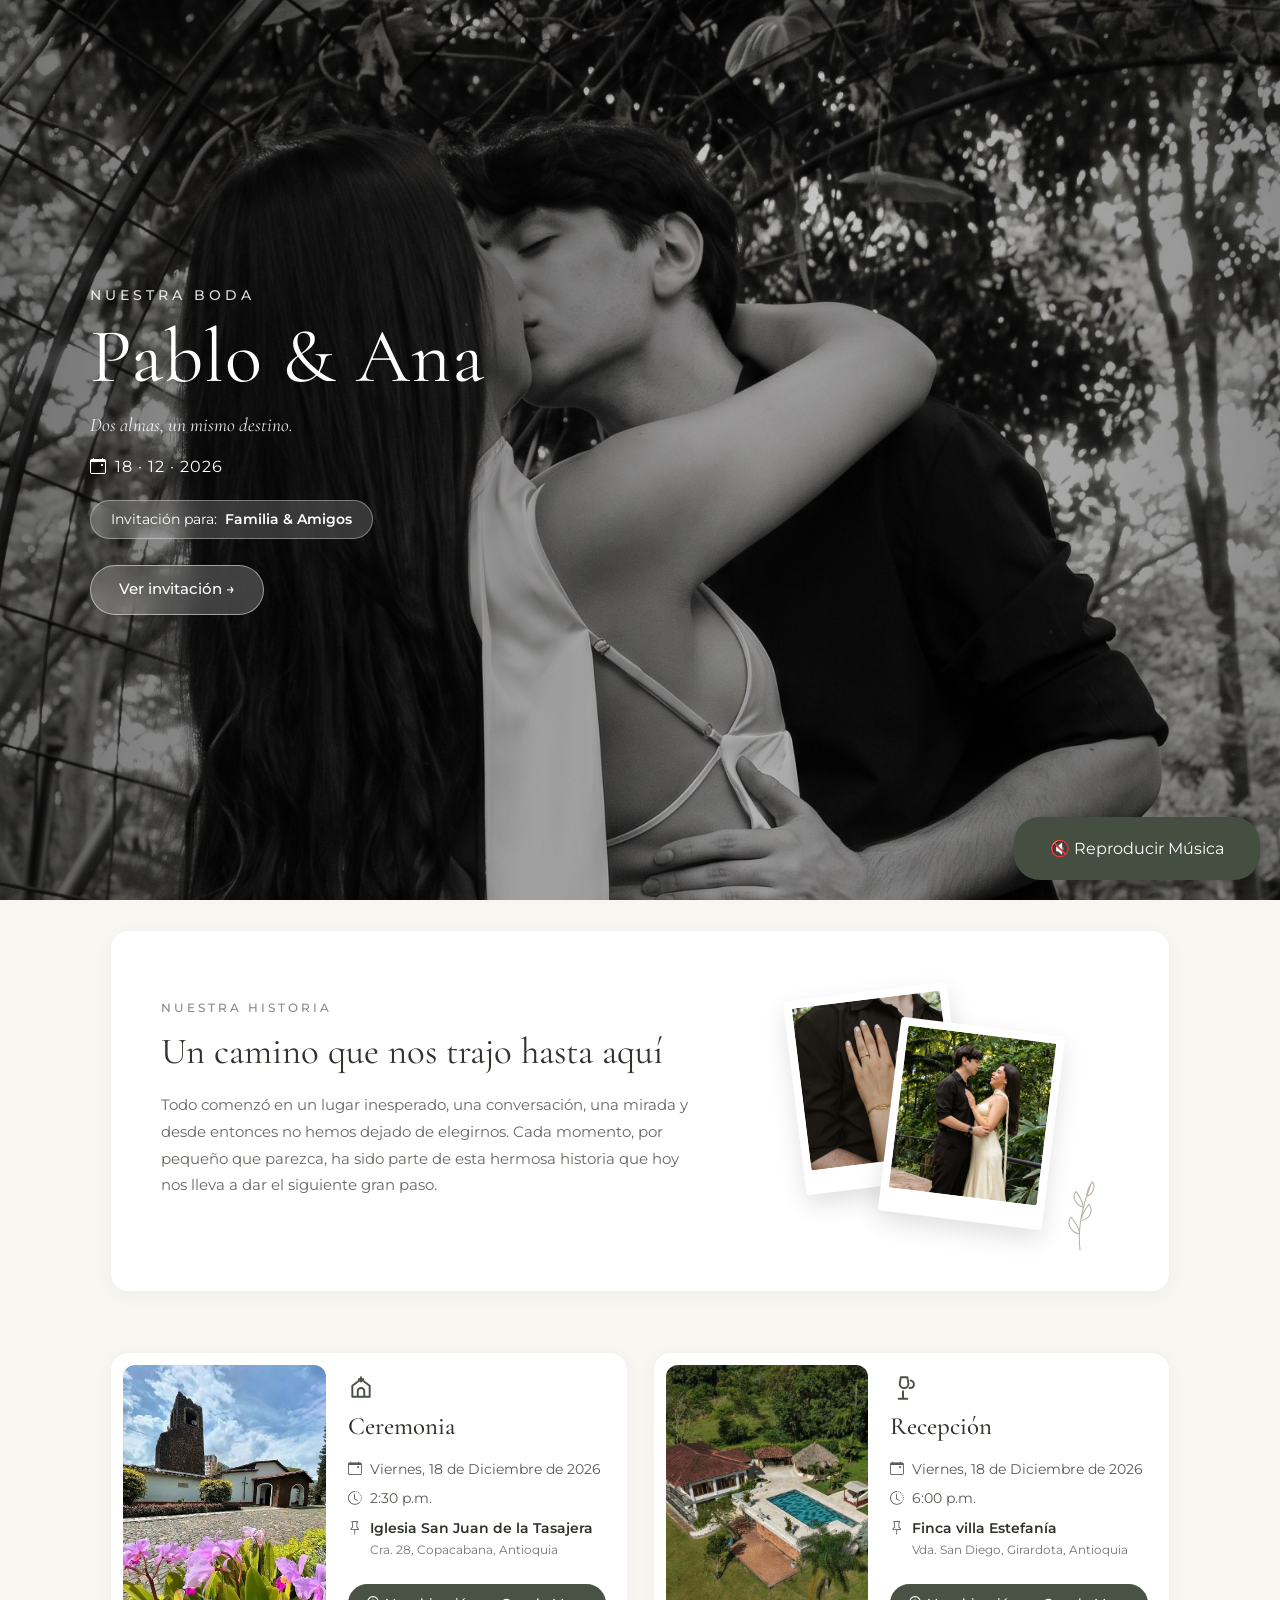
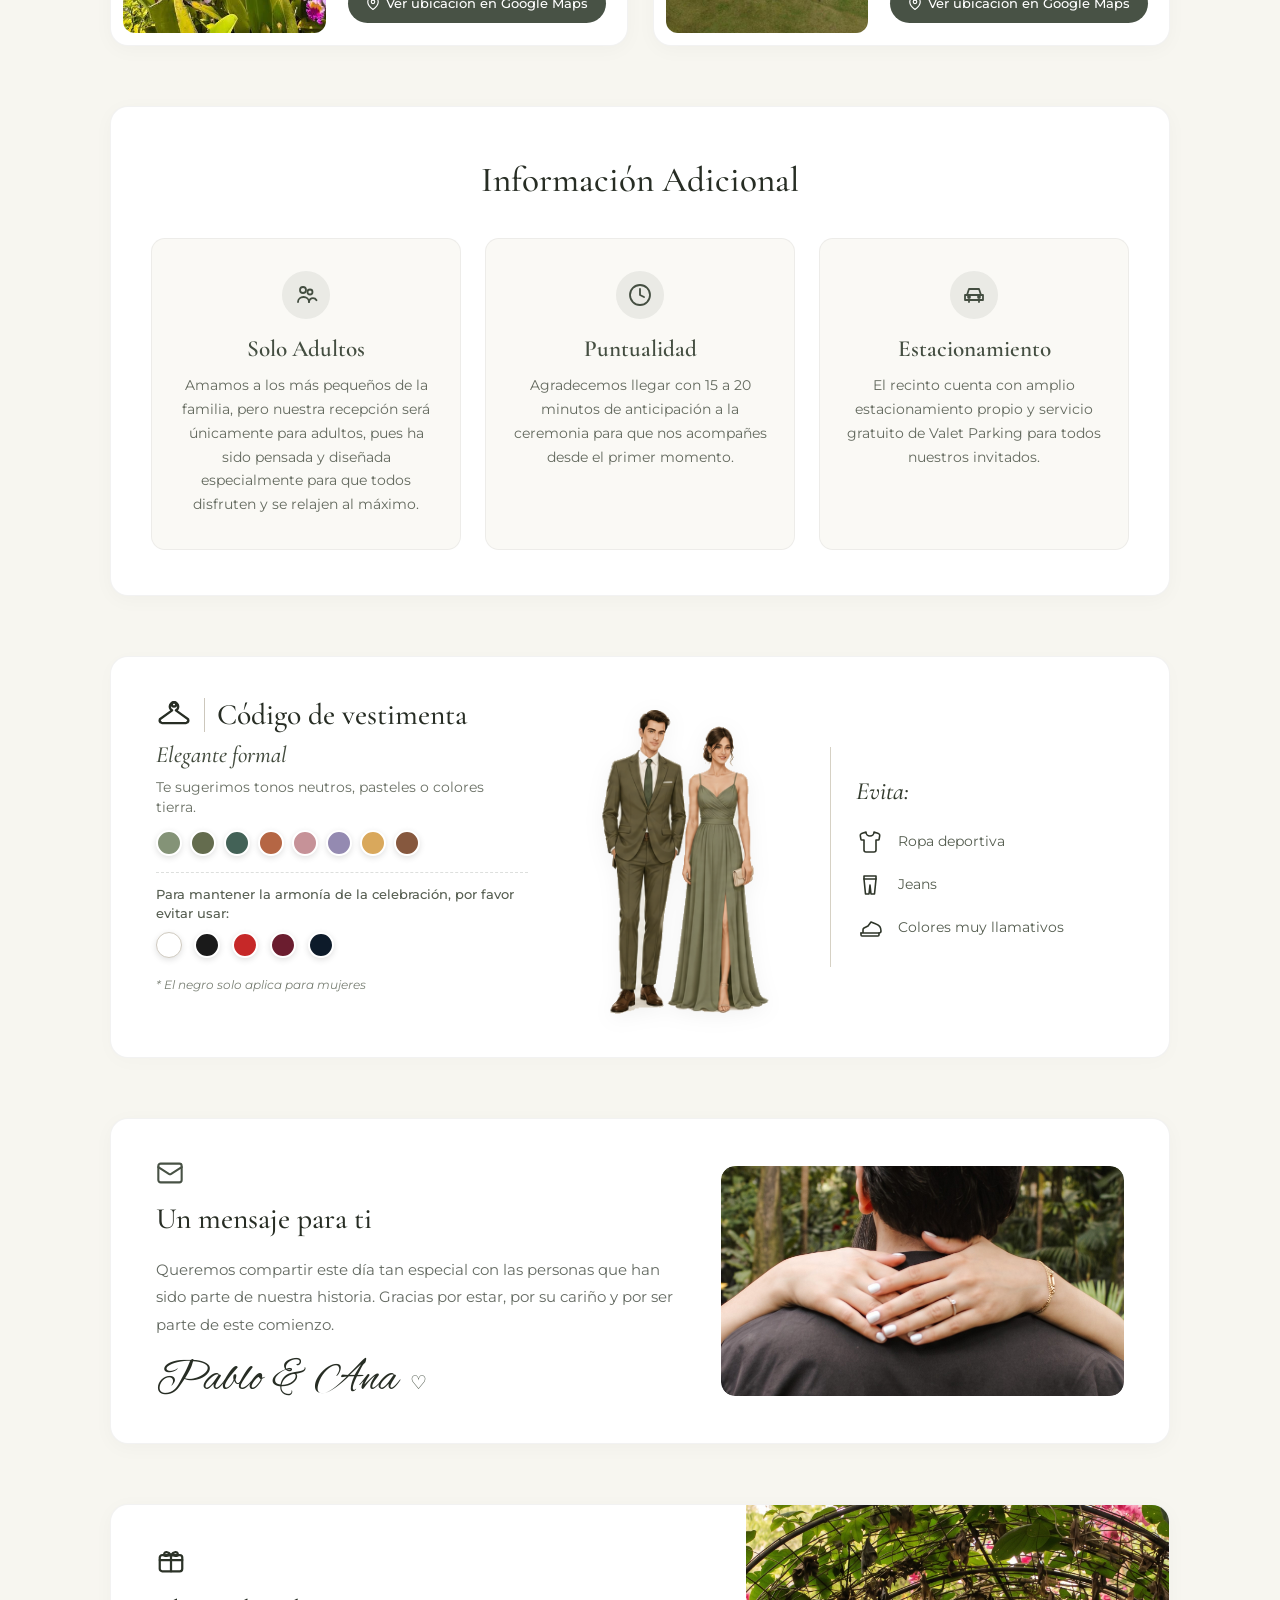
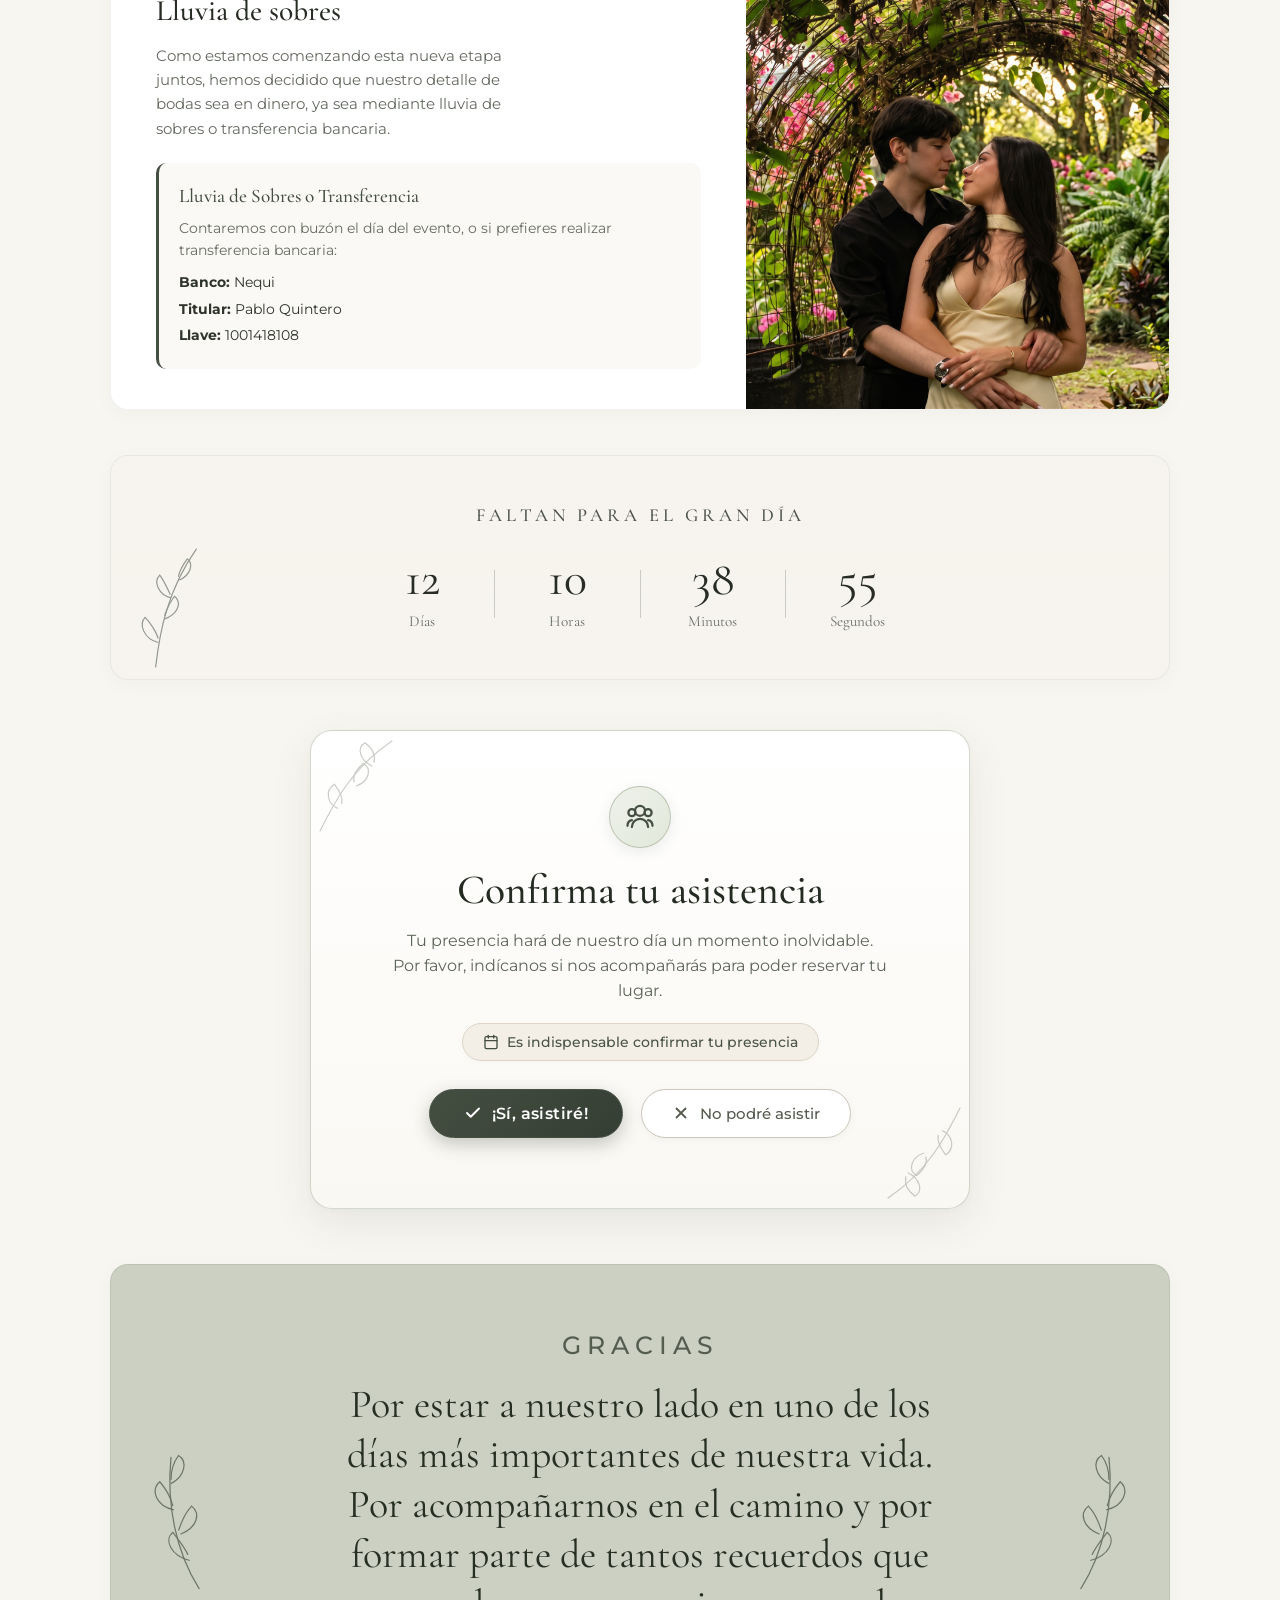
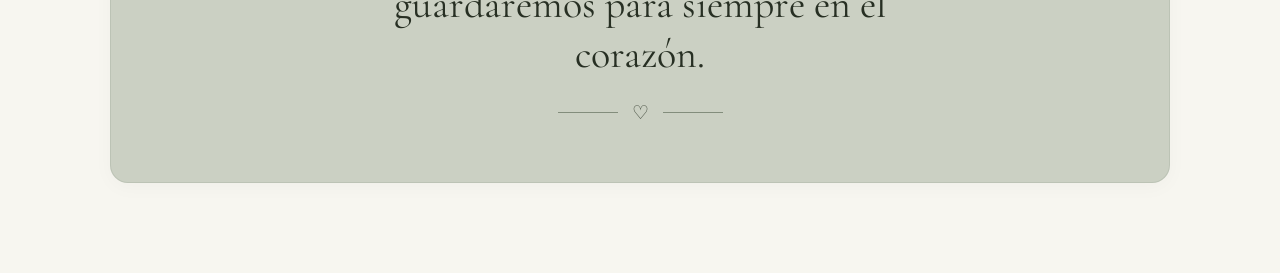
==== commit 5b9e41f2: "cancion" ====
--- a/invitacion.html
+++ b/invitacion.html
@@ -509,7 +509,7 @@
 
         <!-- Reproductor de audio de fondo -->
         <audio id="musica-fondo" loop>
-            <source src="./music/risk.mp3" type="audio/mpeg">
+            <source src="./music/risk.mp4" type="audio/mpeg">
             Tu navegador no soporta el elemento de audio.
         </audio>
 
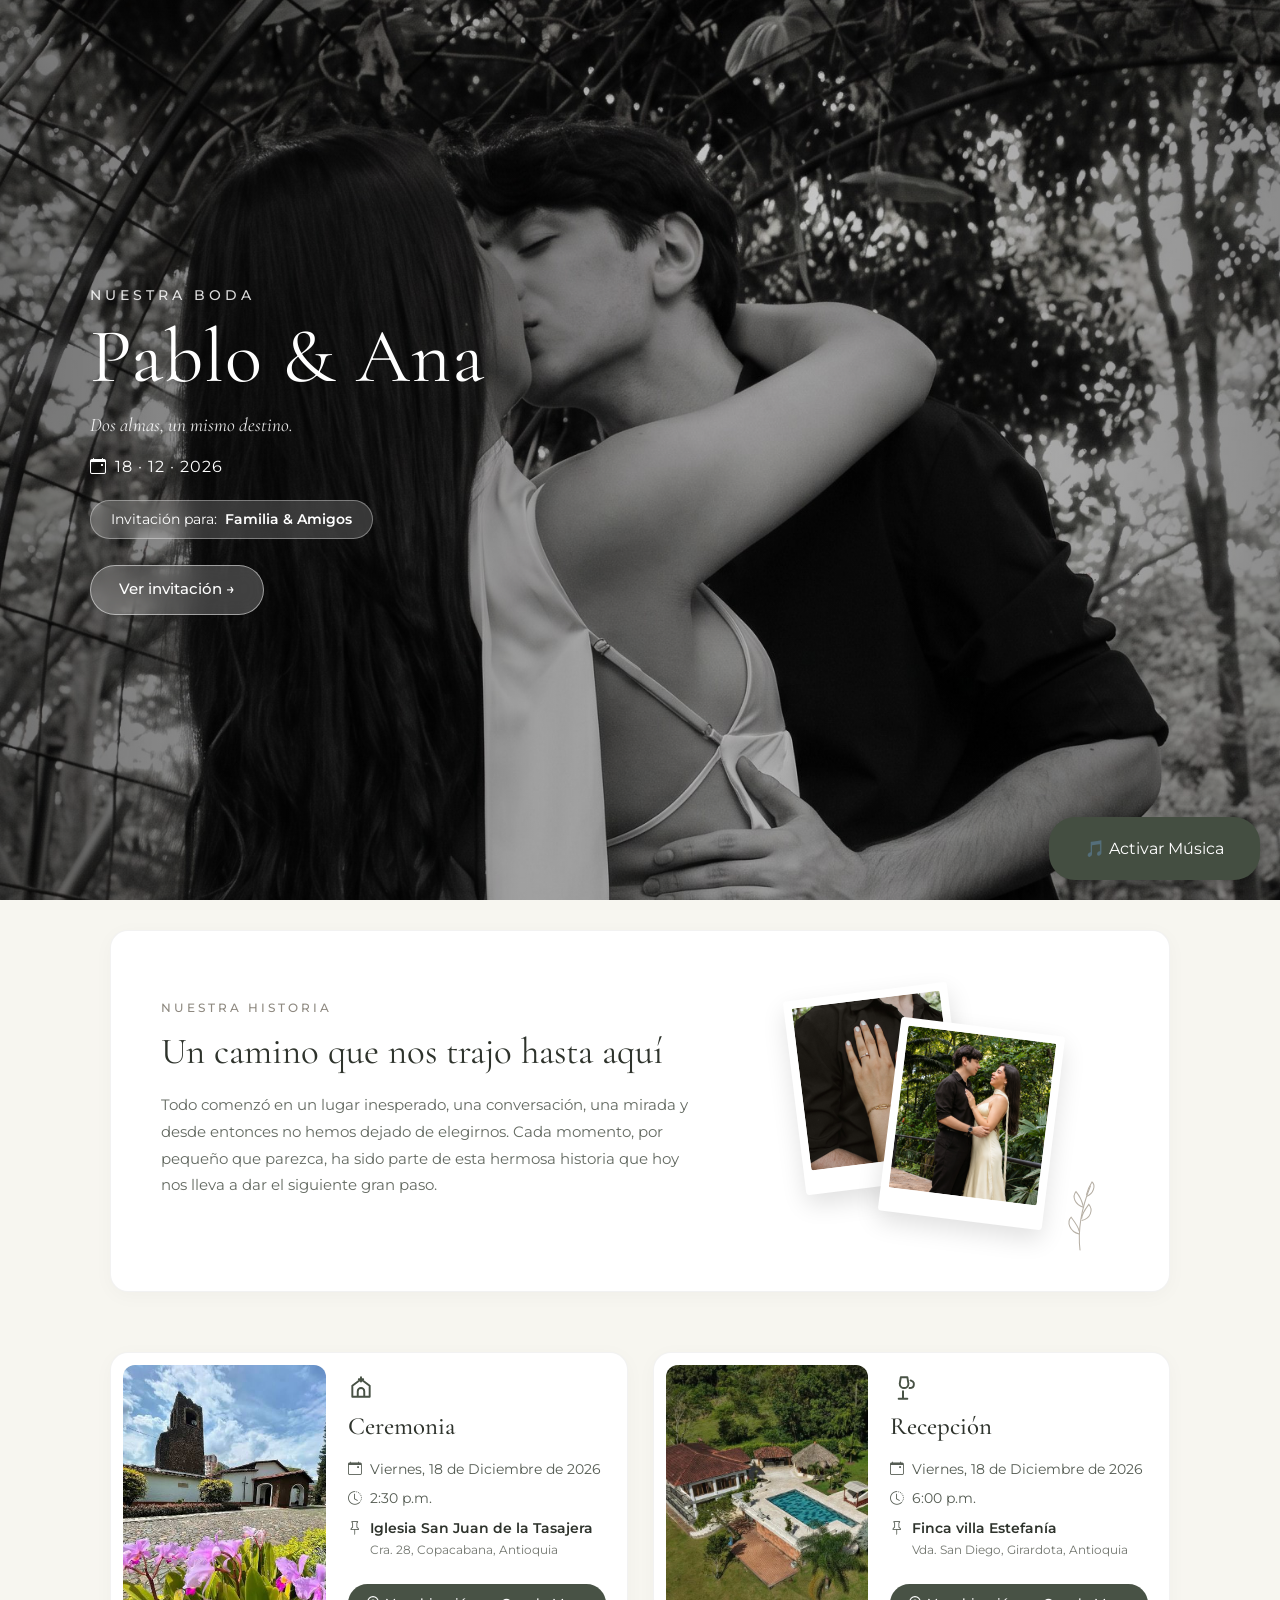
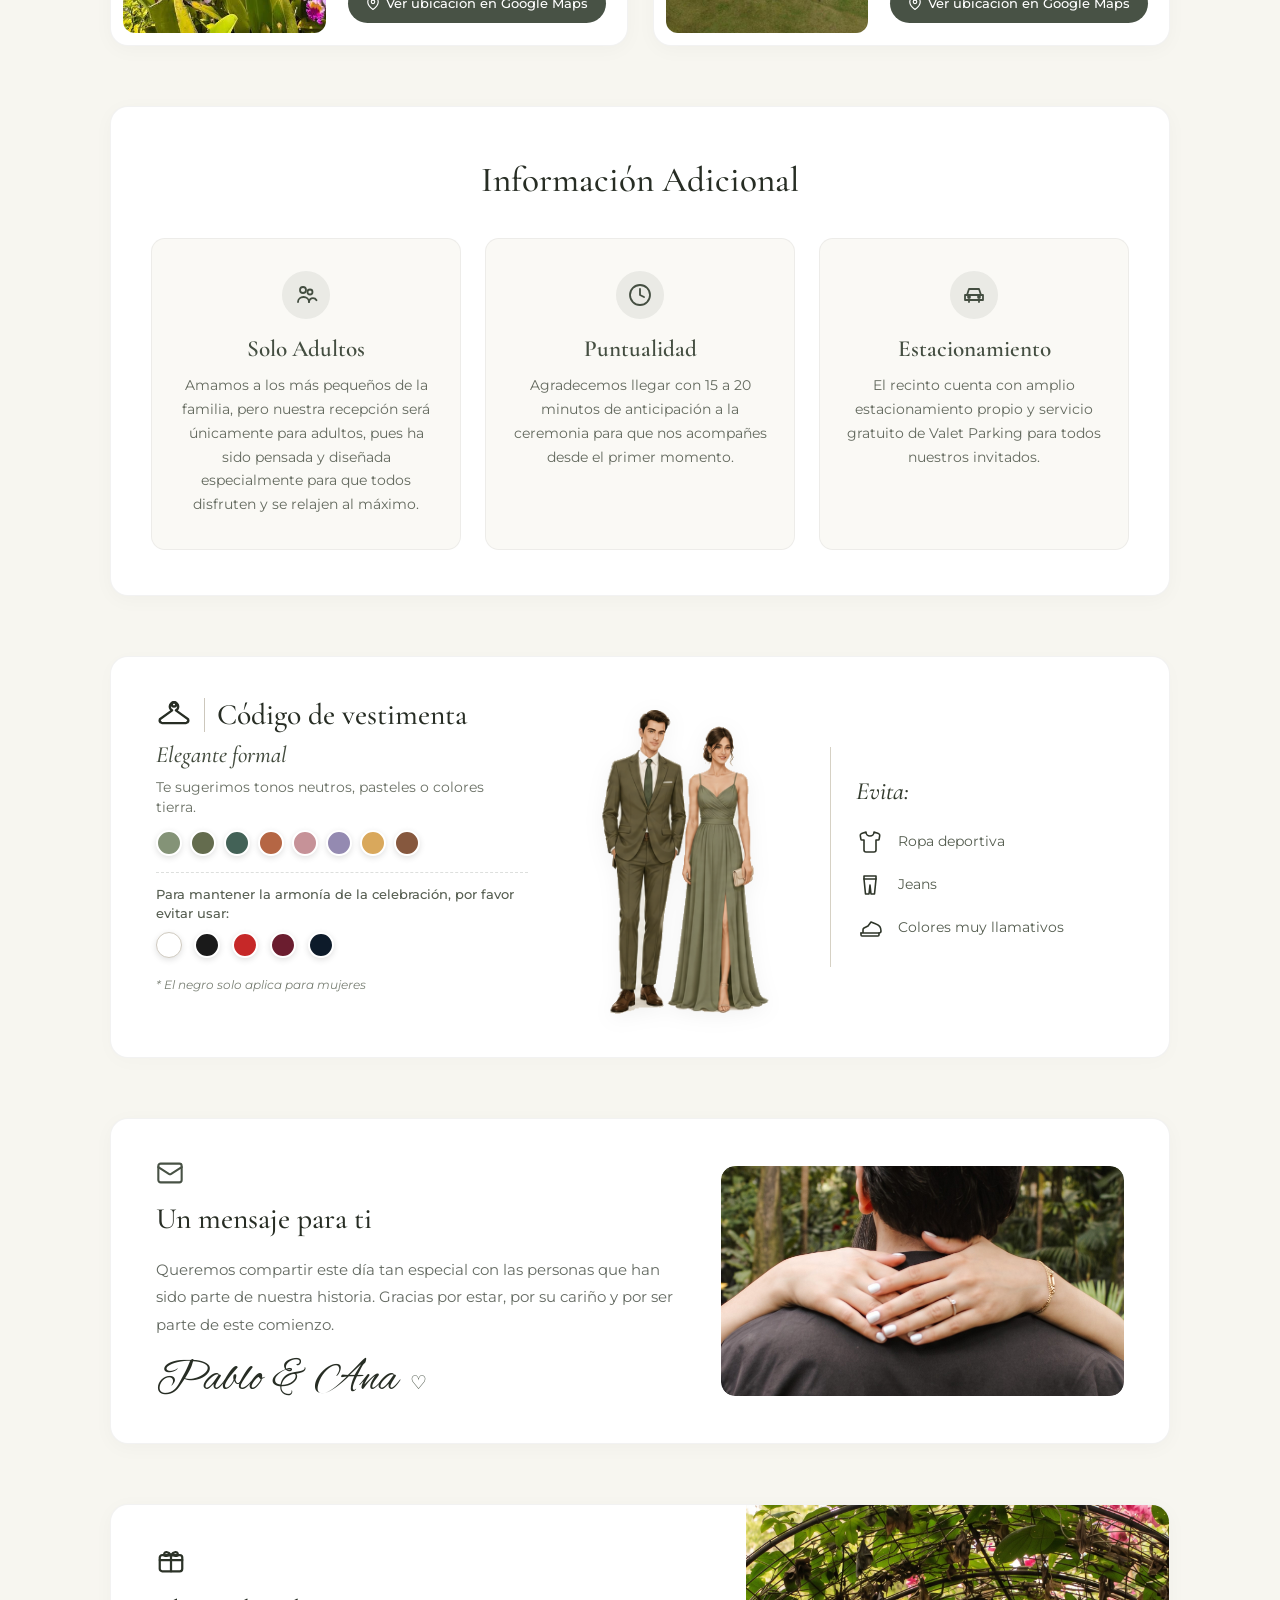
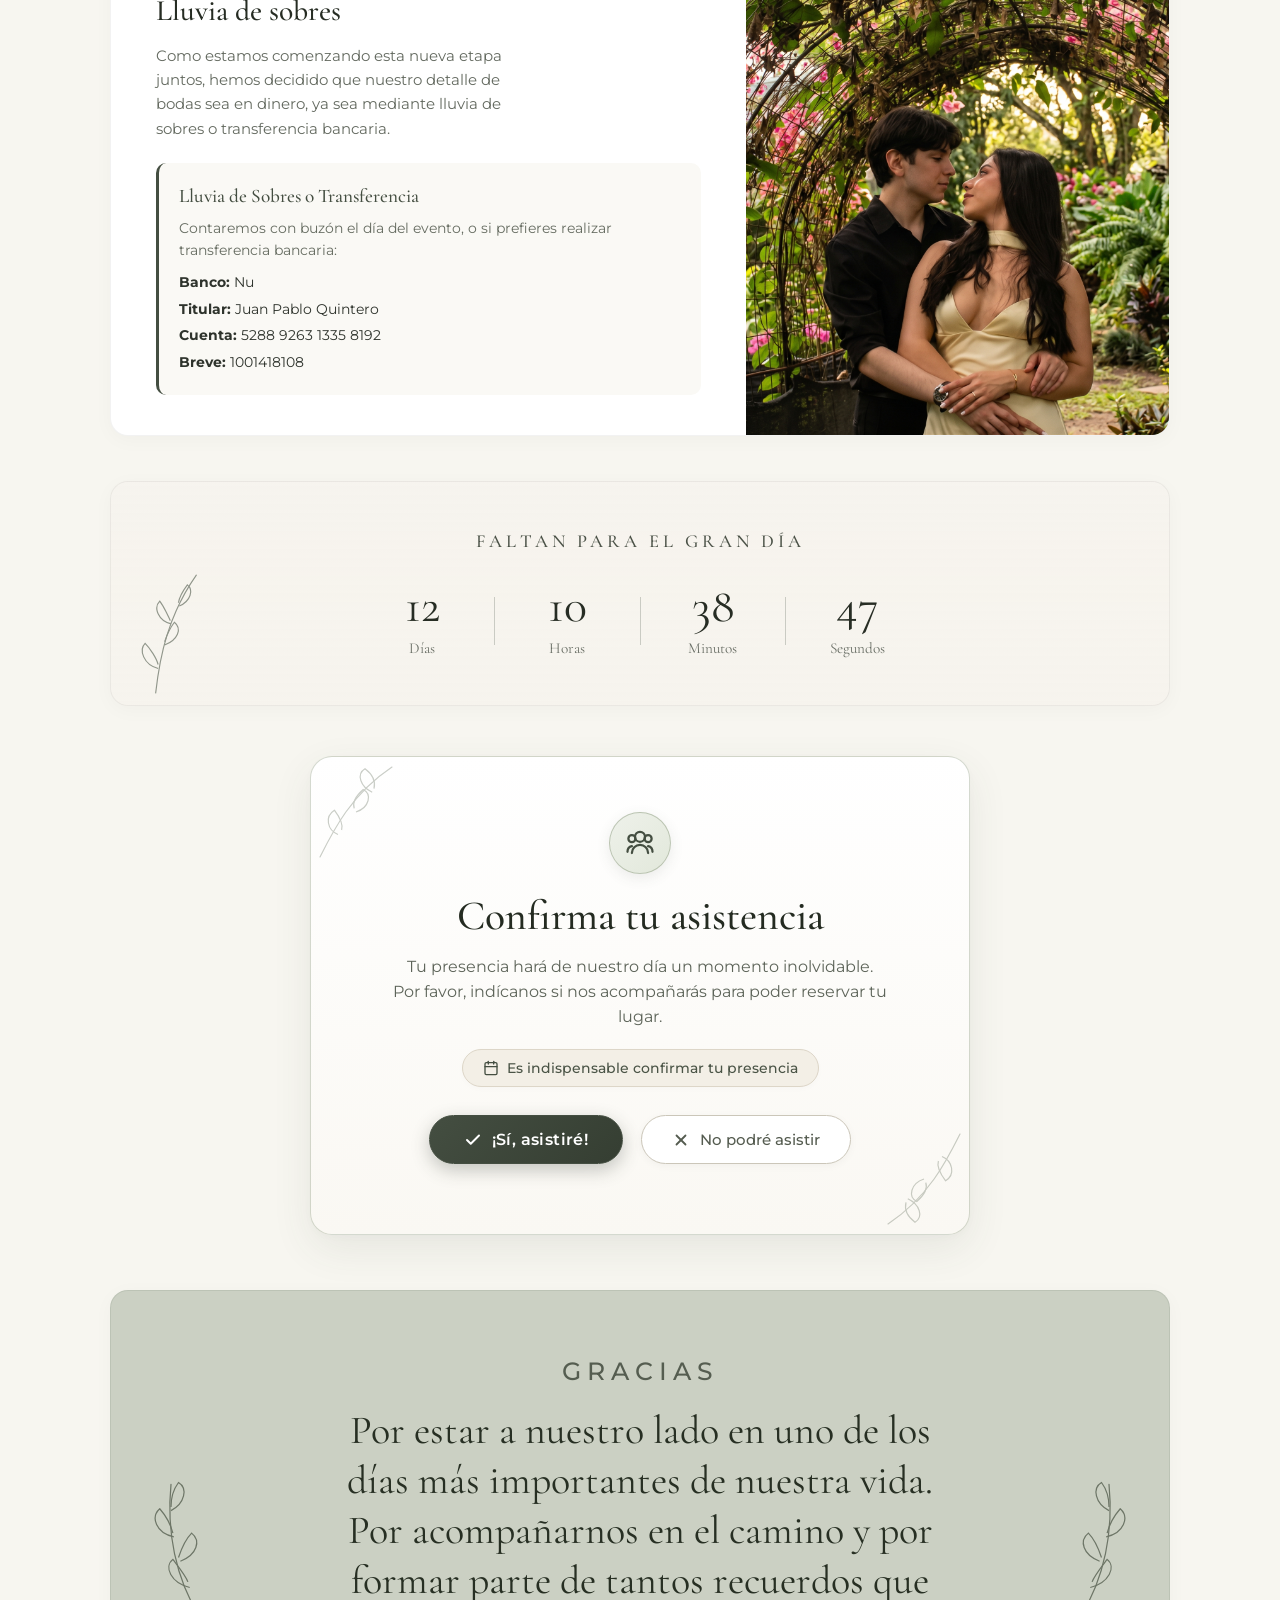
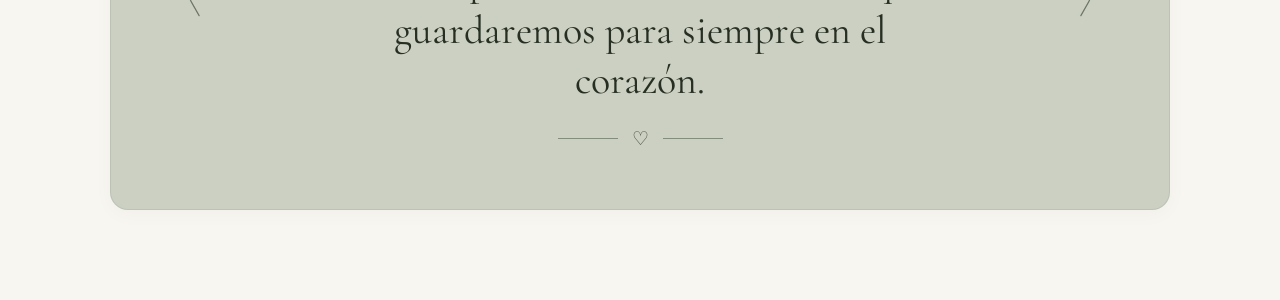
==== commit 7192bbca: "ultimas actualizaciones" ====
--- a/invitacion.html
+++ b/invitacion.html
@@ -349,9 +349,10 @@
                             <h4>Lluvia de Sobres o Transferencia</h4>
                             <p>Contaremos con buzón el día del evento, o si prefieres realizar transferencia bancaria:</p>
                             <div class="bank-info-grid">
-                                <p><strong>Banco:</strong> Nequi</p>
-                                <p><strong>Titular:</strong> Pablo Quintero</p>
-                                <p><strong>Llave:</strong> 1001418108</p>
+                                <p><strong>Banco:</strong> Nu</p>
+                                <p><strong>Titular:</strong> Juan Pablo Quintero</p>
+                                <p><strong>Cuenta:</strong> 5288 9263 1335 8192</p>
+                                <p><strong>Breve:</strong> 1001418108</p>
                             </div>
                         </div>
                     </div>
@@ -508,8 +509,10 @@
         </div>
 
         <!-- Reproductor de audio de fondo -->
-        <audio id="musica-fondo" loop>
+        <audio id="musica-fondo" loop preload="auto" playsinline webkit-playsinline>
+            <source src="./music/risk.mp4" type="audio/mp4">
             <source src="./music/risk.mp4" type="audio/mpeg">
+            <source src="./music/risk.mp4">
             Tu navegador no soporta el elemento de audio.
         </audio>
 
--- a/style.css
+++ b/style.css
@@ -1340,6 +1340,25 @@
     background-color: var(--olive-dark-hover);
     transform: scale(1.04);
 }
+.floating-music-btn.pulse {
+    animation: musicPulse 2.2s infinite ease-in-out;
+}
+
+@keyframes musicPulse {
+    0% {
+        transform: scale(1);
+        box-shadow: 0 4px 14px rgba(0, 0, 0, 0.22);
+    }
+    50% {
+        transform: scale(1.04);
+        box-shadow: 0 6px 20px rgba(68, 78, 65, 0.45);
+    }
+    100% {
+        transform: scale(1);
+        box-shadow: 0 4px 14px rgba(0, 0, 0, 0.22);
+    }
+}
+
 
 /* ==========================================================================
    14. DISEÑO RESPONSIVO (MÓVIL & TABLET)
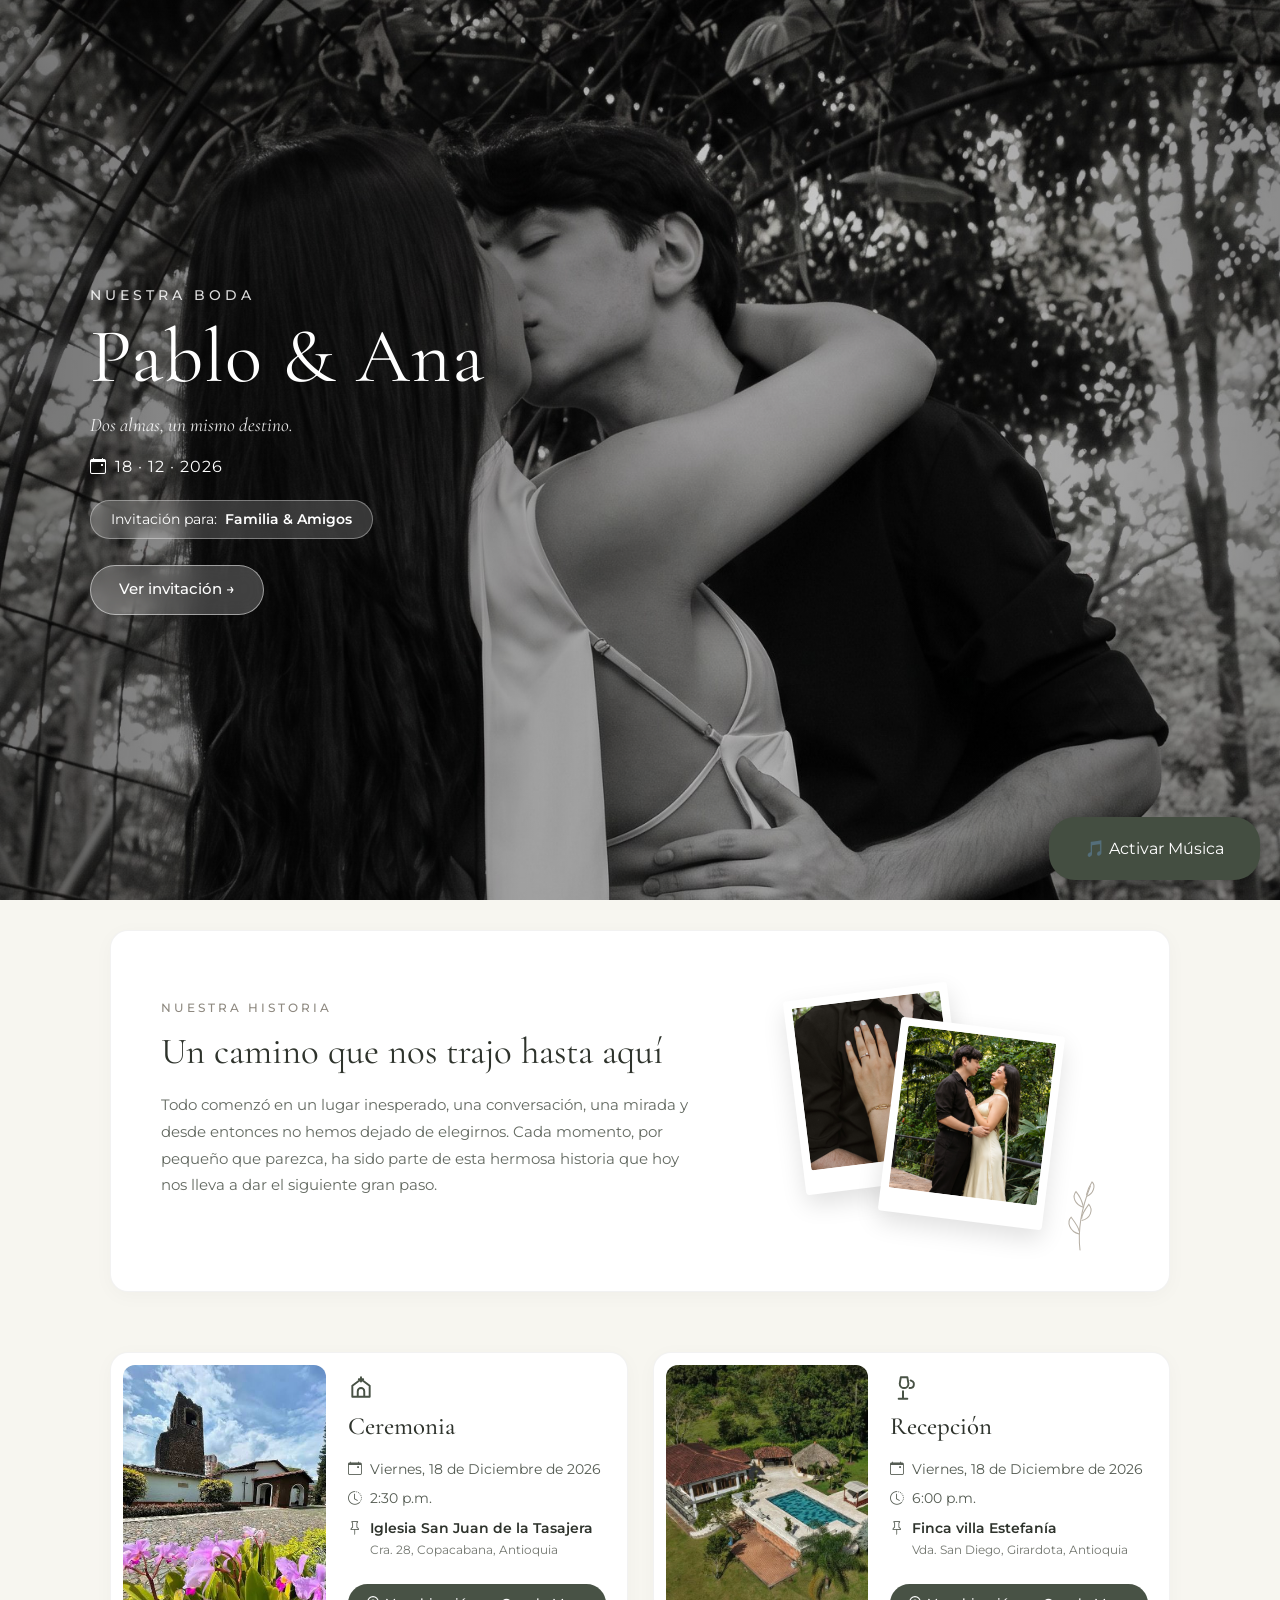
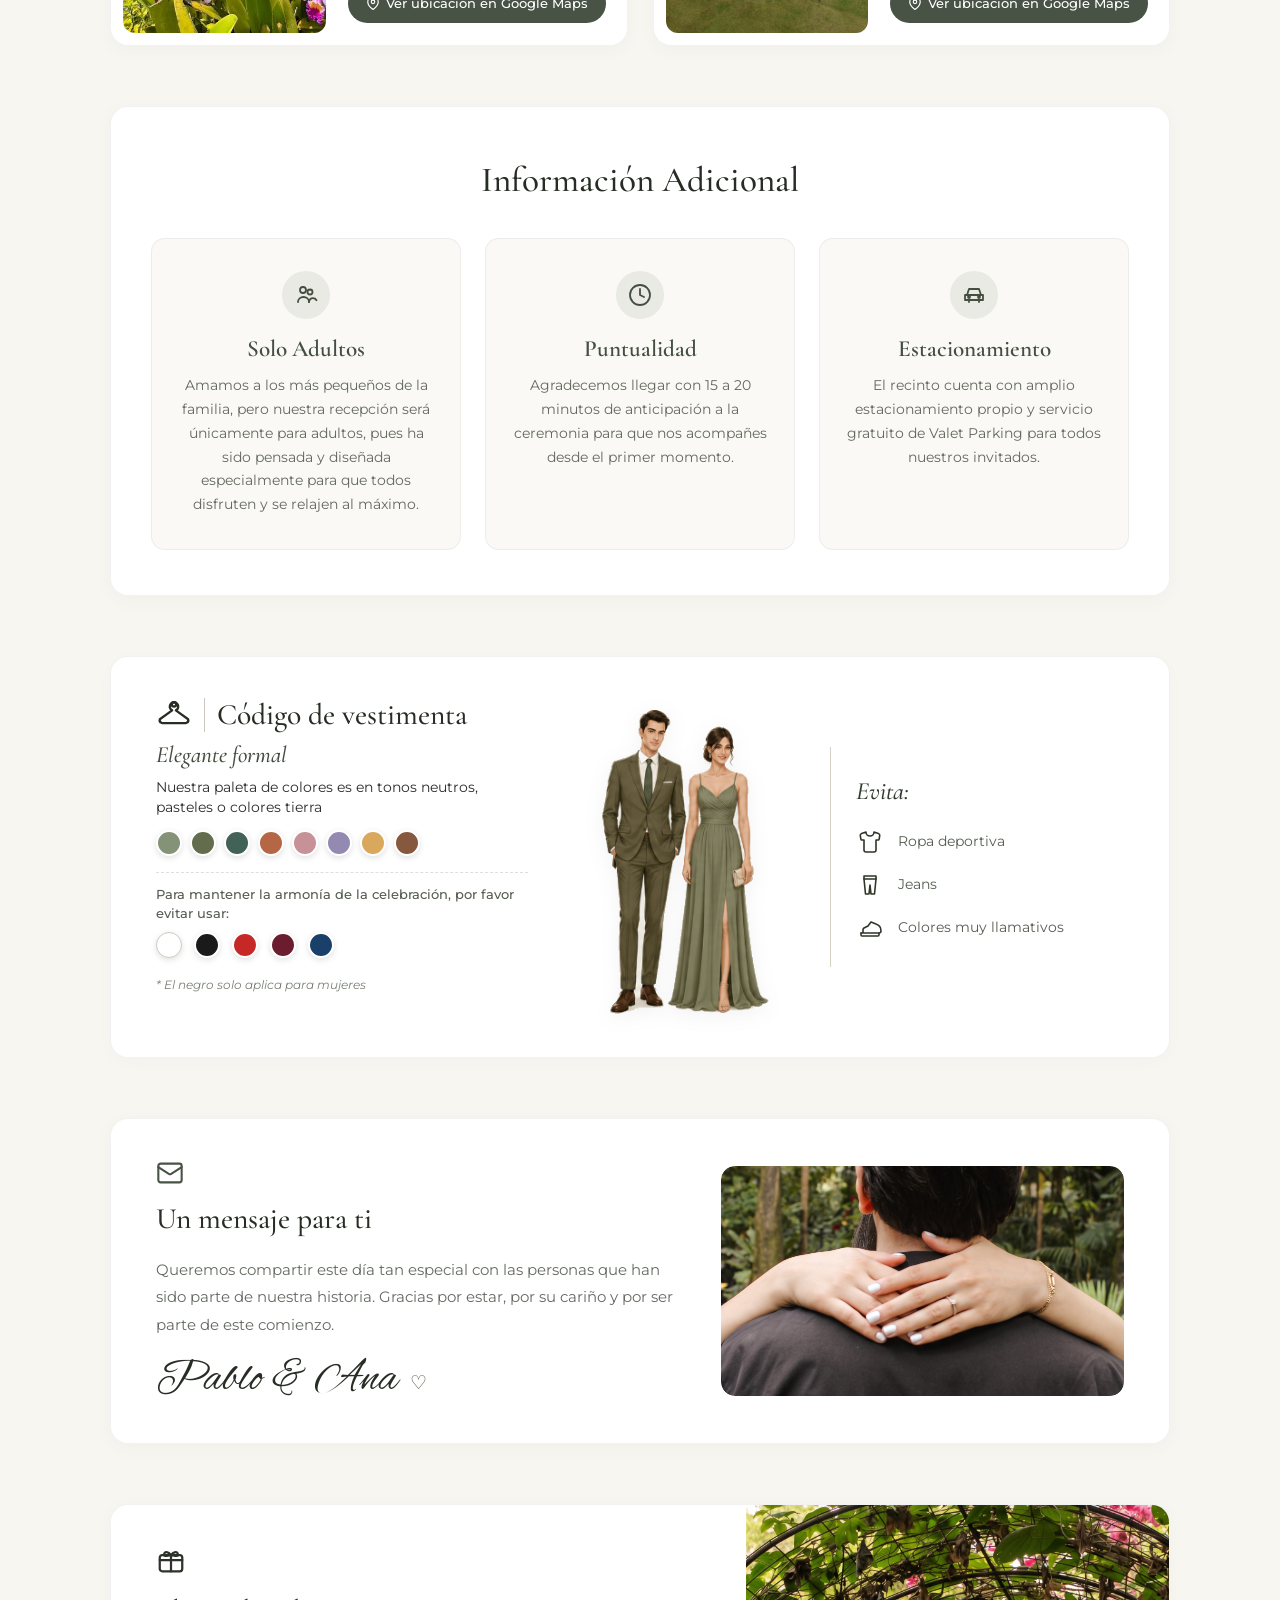
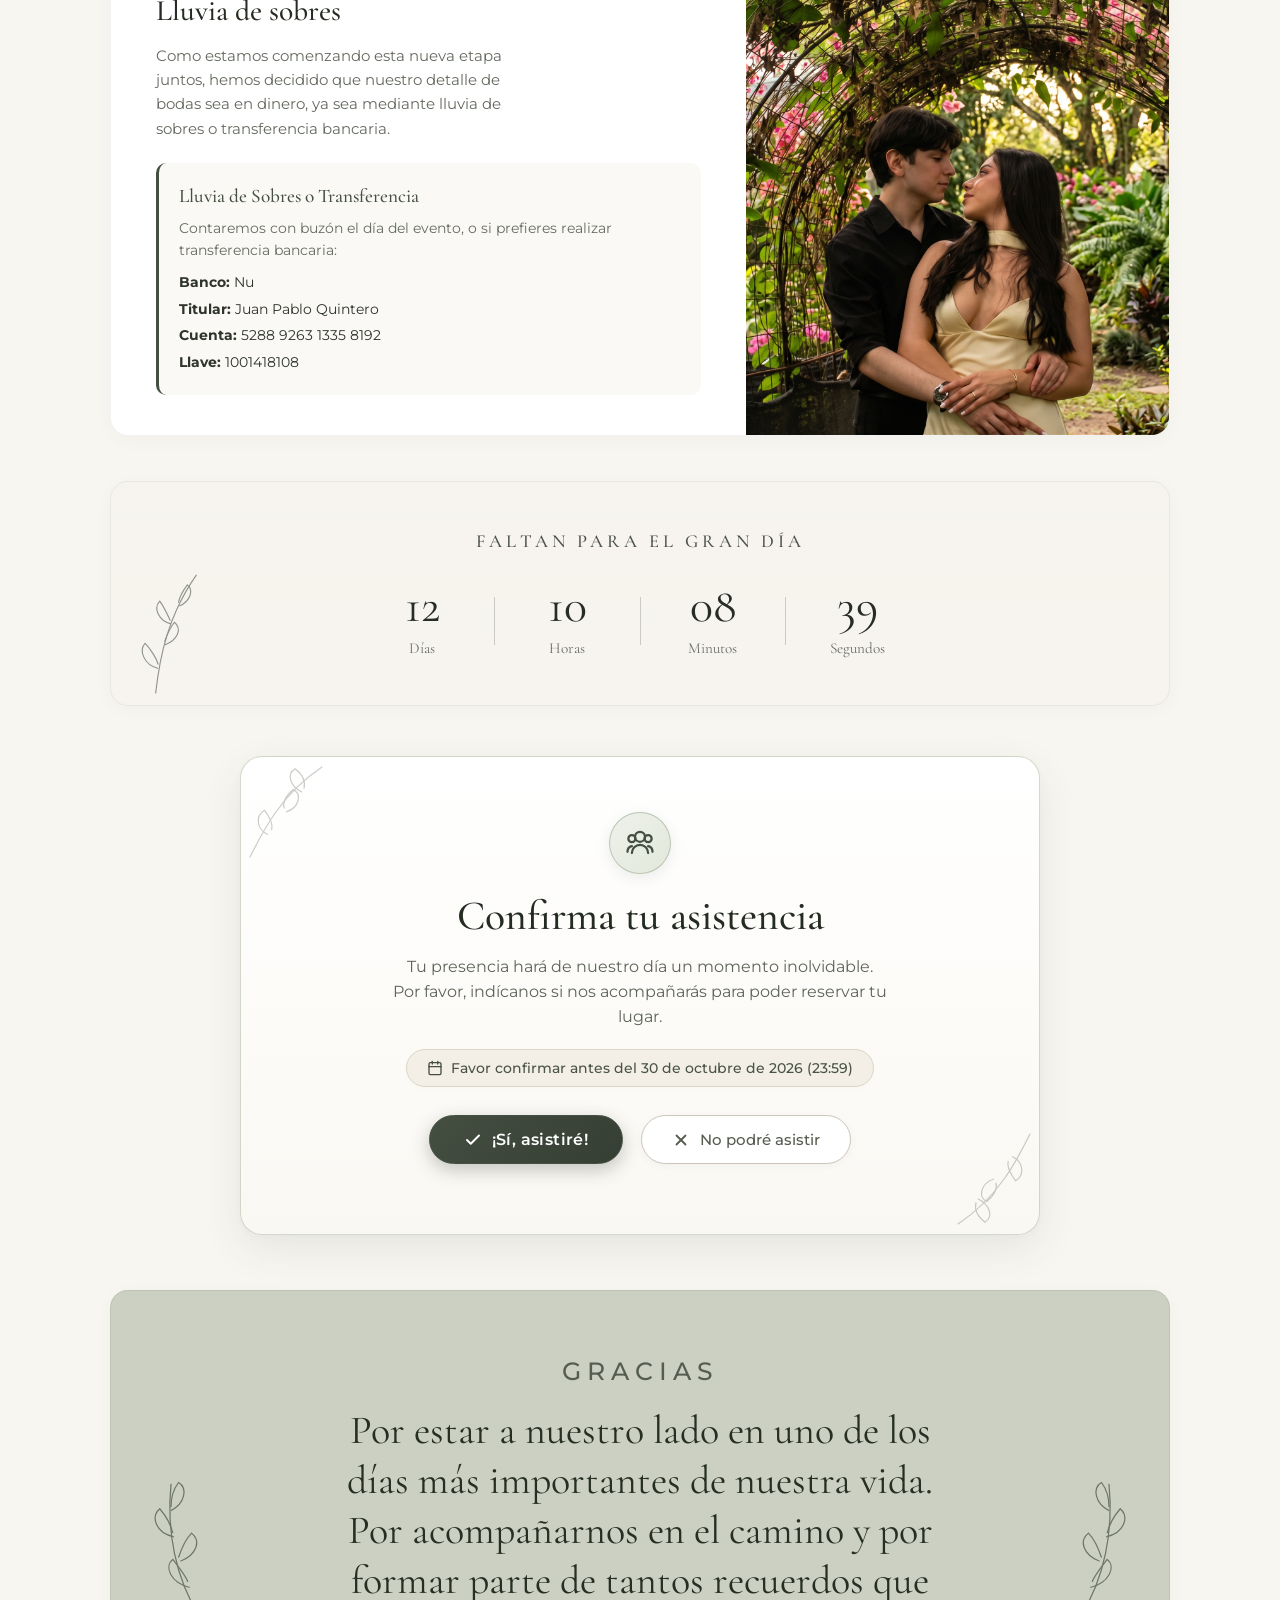
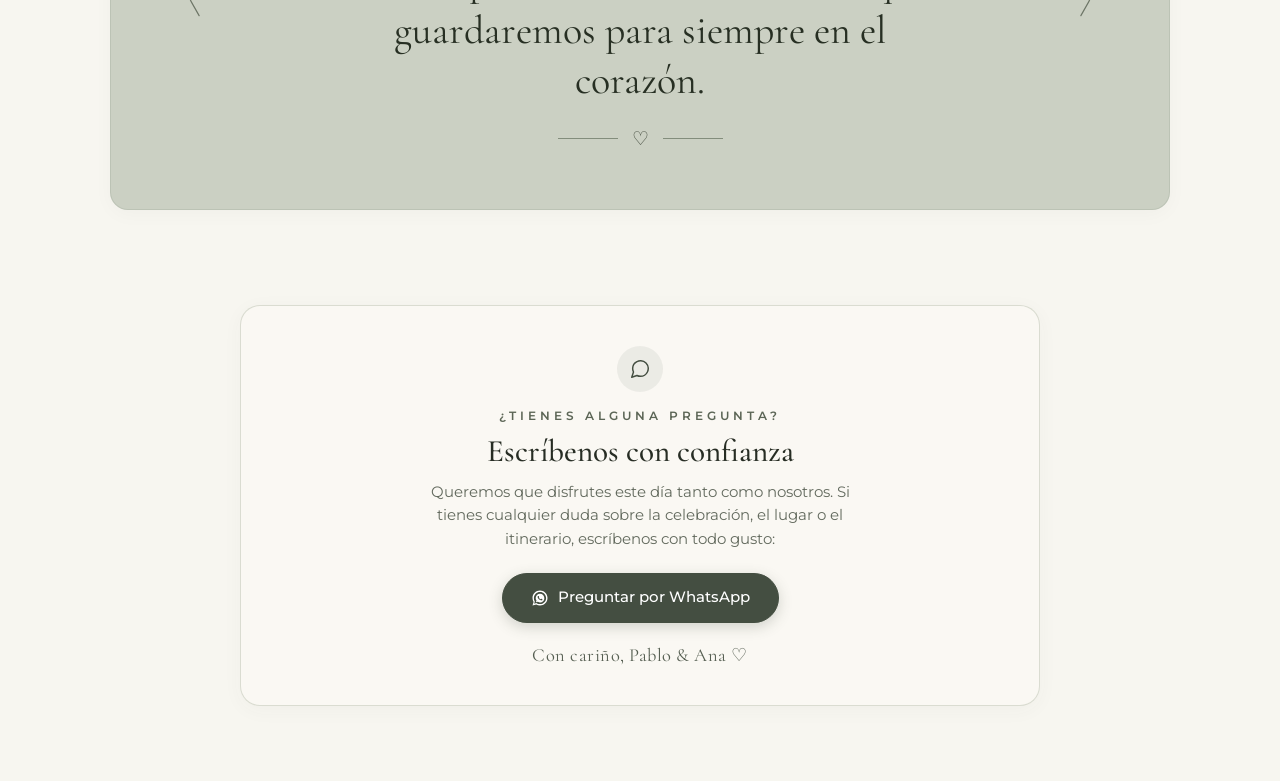
==== commit 2760af6d: "ultimos arreglos" ====
--- a/invitacion.html
+++ b/invitacion.html
@@ -213,7 +213,7 @@
                     </div>
 
                     <p class="dresscode-subtitle">Elegante formal</p>
-                    <p class="dresscode-desc">Te sugerimos tonos neutros, pasteles o colores tierra.</p>
+                    <p class="dresscode-desc">Nuestra paleta de colores es en tonos neutros, pasteles o colores tierra</p>
 
                     <!-- Paleta de 8 tonos sugeridos -->
                     <div class="dresscode-swatches">
@@ -245,7 +245,7 @@
                                 <span class="swatch swatch-avoid" style="background-color: #6b1d2f;"></span>
                             </div>
                             <div class="avoid-swatch-item" title="Azul oscuro">
-                                <span class="swatch swatch-avoid" style="background-color: #0d1b2a;"></span>
+                                <span class="swatch swatch-avoid" style="background-color: #194069;"></span>
                             </div>
                         </div>
                         <span class="avoid-swatch-footnote">* El negro solo aplica para mujeres</span>
@@ -352,7 +352,7 @@
                                 <p><strong>Banco:</strong> Nu</p>
                                 <p><strong>Titular:</strong> Juan Pablo Quintero</p>
                                 <p><strong>Cuenta:</strong> 5288 9263 1335 8192</p>
-                                <p><strong>Breve:</strong> 1001418108</p>
+                                <p><strong>Llave:</strong> 1001418108</p>
                             </div>
                         </div>
                     </div>
@@ -451,7 +451,7 @@
                         <line x1="8" y1="2" x2="8" y2="6"></line>
                         <line x1="3" y1="10" x2="21" y2="10"></line>
                     </svg>
-                    <span>Es indispensable confirmar tu presencia</span>
+                    <span>Favor confirmar antes del 30 de octubre de 2026 (23:59)</span>
                 </div>
 
                 <!-- Botones de acción principales -->
@@ -476,6 +476,8 @@
         </div>
     </section>
 
+
+
     <!-- 10. Agradecimiento -->
     <footer class="thank-you-section">
         <div class="card thank-you-card">
@@ -521,6 +523,37 @@
             🔇 Reproducir Música
         </button>
     </footer>
+    <!-- 11. Dudas y Contacto (WhatsApp - Estilo Boda Íntimo y Armónico) -->
+
+    <section class="contact-section">
+        <div class="card contact-card">
+            <!-- Icono decorativo estilo boda -->
+            <div class="contact-icon-bubble">
+                <svg viewBox="0 0 24 24" fill="none" stroke="currentColor" stroke-width="1.6" stroke-linecap="round" stroke-linejoin="round">
+                    <path d="M21 11.5a8.38 8.38 0 0 1-.9 3.8 8.5 8.5 0 0 1-7.6 4.7 8.38 8.38 0 0 1-3.8-.9L3 21l1.9-5.7a8.38 8.38 0 0 1-.9-3.8 8.5 8.5 0 0 1 4.7-7.6 8.38 8.38 0 0 1 3.8-.9h.5a8.48 8.48 0 0 1 8 8v.5z"/>
+                </svg>
+            </div>
+            
+            <span class="contact-eyebrow">¿TIENES ALGUNA PREGUNTA?</span>
+            <h3 class="contact-title">Escríbenos con confianza</h3>
+            <p class="contact-desc">
+                Queremos que disfrutes este día tanto como nosotros. Si tienes cualquier duda sobre la celebración, el lugar o el itinerario, escríbenos con todo gusto:
+            </p>
+            
+            <a href="https://wa.me/573107121127?text=Hola,%20Tengo%20una%20duda%20sobre%20la%20boda,%20mi%20nombre%20es%20" 
+               target="_blank" 
+               rel="noopener noreferrer" 
+               class="btn-whatsapp-wedding">
+                <svg class="whatsapp-icon" viewBox="0 0 24 24" fill="currentColor">
+                    <path d="M12.031 6.172c-3.181 0-5.767 2.586-5.768 5.766-.001 1.298.38 2.27 1.019 3.287l-.711 2.592 2.654-.696c.969.54 2.012.83 2.806.83 3.18 0 5.767-2.587 5.768-5.766.001-3.182-2.585-5.769-5.768-5.769zm3.364 8.163c-.144.405-.837.774-1.17.824-.312.045-.698.077-2.115-.508-1.554-.643-2.571-2.222-2.65-2.326-.078-.103-.625-.832-.625-1.587 0-.754.394-1.127.534-1.282.14-.156.305-.195.407-.195.101 0 .203.001.291.006.094.005.221-.035.344.262.126.305.431 1.05.469 1.127.038.077.064.168.013.27-.051.103-.077.167-.153.256-.076.089-.16.198-.229.266-.077.076-.157.158-.068.311.089.153.396.654.85 1.058.585.521 1.078.683 1.231.76.153.076.242.064.331-.039.09-.102.382-.444.484-.596.102-.153.203-.127.343-.076.14.051.889.419 1.042.495.153.077.254.115.292.179.038.064.038.371-.106.776z"/>
+                    <path d="M12 2C6.477 2 2 6.477 2 12c0 1.89.525 3.66 1.438 5.168L2 22l4.98-1.398A9.954 9.954 0 0 0 12 22c5.523 0 10-4.477 10-10S17.523 2 12 2zm0 18.154c-1.637 0-3.167-.47-4.464-1.282l-.32-.2-2.956.83.812-2.887-.208-.332A8.118 8.118 0 0 1 3.846 12C3.846 7.503 7.503 3.846 12 3.846c4.497 0 8.154 3.657 8.154 8.154 0 4.497-3.657 8.154-8.154 8.154z"/>
+                </svg>
+                <span>Preguntar por WhatsApp</span>
+            </a>
+            
+            <p class="contact-signoff">Con cariño, Pablo &amp; Ana ♡</p>
+        </div>
+    </section>
 
     <!-- Script de funcionalidad e interactividad -->
     <script src="invitacion.js"></script>
--- a/style.css
+++ b/style.css
@@ -604,7 +604,7 @@
 .dresscode-desc {
     font-family: var(--font-body);
     font-size: 0.86rem;
-    color: #6a7065;
+    color: #2c2c2c;
     line-height: 1.45;
     margin-bottom: 12px;
 }
@@ -667,7 +667,7 @@
 .avoid-swatch-name {
     font-family: var(--font-body);
     font-size: 0.72rem;
-    color: #666c60;
+    color: #2c2c2c;
     font-weight: 500;
     text-align: center;
     white-space: nowrap;
@@ -1018,7 +1018,7 @@
 }
 
 .rsvp-card {
-    max-width: 660px;
+    max-width: 800px;
     width: 100%;
     margin: 0 auto;
     padding: 55px 45px 50px 45px;
@@ -1363,6 +1363,114 @@
 /* ==========================================================================
    14. DISEÑO RESPONSIVO (MÓVIL & TABLET)
    ========================================================================== */
+
+/* ==========================================================================
+   14. SECCIÓN DE DUDAS Y CONTACTO (Estilo Boda Romántico y Cálido)
+   ========================================================================== */
+.contact-section {
+    padding-top: 5px;
+    padding-bottom: 75px;
+}
+
+.contact-card {
+    background-color: var(--card-warm-bg);
+    border-radius: 20px;
+    border: 1px solid rgba(132, 147, 119, 0.28);
+    padding: 40px 32px 35px 32px;
+    max-width: 800px;
+    margin: 0 auto;
+    text-align: center;
+    box-shadow: 0 4px 20px rgba(68, 78, 65, 0.04);
+}
+
+.contact-icon-bubble {
+    width: 46px;
+    height: 46px;
+    border-radius: 50%;
+    background-color: rgba(68, 78, 65, 0.08);
+    color: var(--olive-dark);
+    display: flex;
+    align-items: center;
+    justify-content: center;
+    margin: 0 auto 14px auto;
+}
+
+.contact-icon-bubble svg {
+    width: 22px;
+    height: 22px;
+}
+
+.contact-eyebrow {
+    display: block;
+    font-family: var(--font-body);
+    font-size: 0.78rem;
+    letter-spacing: 4px;
+    color: var(--olive-medium);
+    margin-bottom: 6px;
+    font-weight: 600;
+    text-transform: uppercase;
+}
+
+.contact-title {
+    font-family: var(--font-heading);
+    font-size: 1.95rem;
+    color: #272d24;
+    font-weight: 500;
+    margin-bottom: 10px;
+    line-height: 1.25;
+}
+
+.contact-desc {
+    font-family: var(--font-body);
+    font-size: 0.92rem;
+    color: #636a5e;
+    line-height: 1.6;
+    margin: 0 auto 22px auto;
+    max-width: 420px;
+}
+
+/* Botón en armonía con el verde olivo de la boda */
+.btn-whatsapp-wedding {
+    display: inline-flex;
+    align-items: center;
+    justify-content: center;
+    gap: 9px;
+    background-color: var(--olive-dark);
+    color: #ffffff;
+    font-family: var(--font-body);
+    font-size: 0.92rem;
+    font-weight: 500;
+    padding: 12px 28px;
+    border-radius: 50px;
+    text-decoration: none;
+    box-shadow: 0 4px 14px rgba(68, 78, 65, 0.22);
+    transition: all 0.25s ease;
+    border: 1.5px solid var(--olive-dark);
+}
+
+.btn-whatsapp-wedding:hover {
+    background-color: var(--olive-dark-hover);
+    border-color: var(--olive-dark-hover);
+    transform: translateY(-2px);
+    box-shadow: 0 6px 18px rgba(68, 78, 65, 0.32);
+    color: #ffffff;
+}
+
+.whatsapp-icon {
+    width: 18px;
+    height: 18px;
+    flex-shrink: 0;
+}
+
+.contact-signoff {
+    margin-top: 18px;
+    font-family: var(--font-heading);
+    font-size: 1.15rem;
+    color: #555e51;
+    letter-spacing: 0.5px;
+    margin-bottom: 0;
+}
+
 @media (max-width: 900px) {
     .dresscode-grid {
         grid-template-columns: 1fr;
@@ -1631,6 +1739,22 @@
         padding: 14px 20px !important;
     }
 
+    
+    /* Contacto Móvil */
+    .contact-card {
+        padding: 32px 20px 28px 20px;
+    }
+
+    .contact-title {
+        font-size: 1.65rem;
+    }
+
+    .btn-whatsapp-wedding {
+        width: 100%;
+        max-width: 280px;
+        padding: 12px 20px;
+    }
+
     /* Agradecimiento Móvil */
     .thank-you-card {
         padding: 50px 20px;
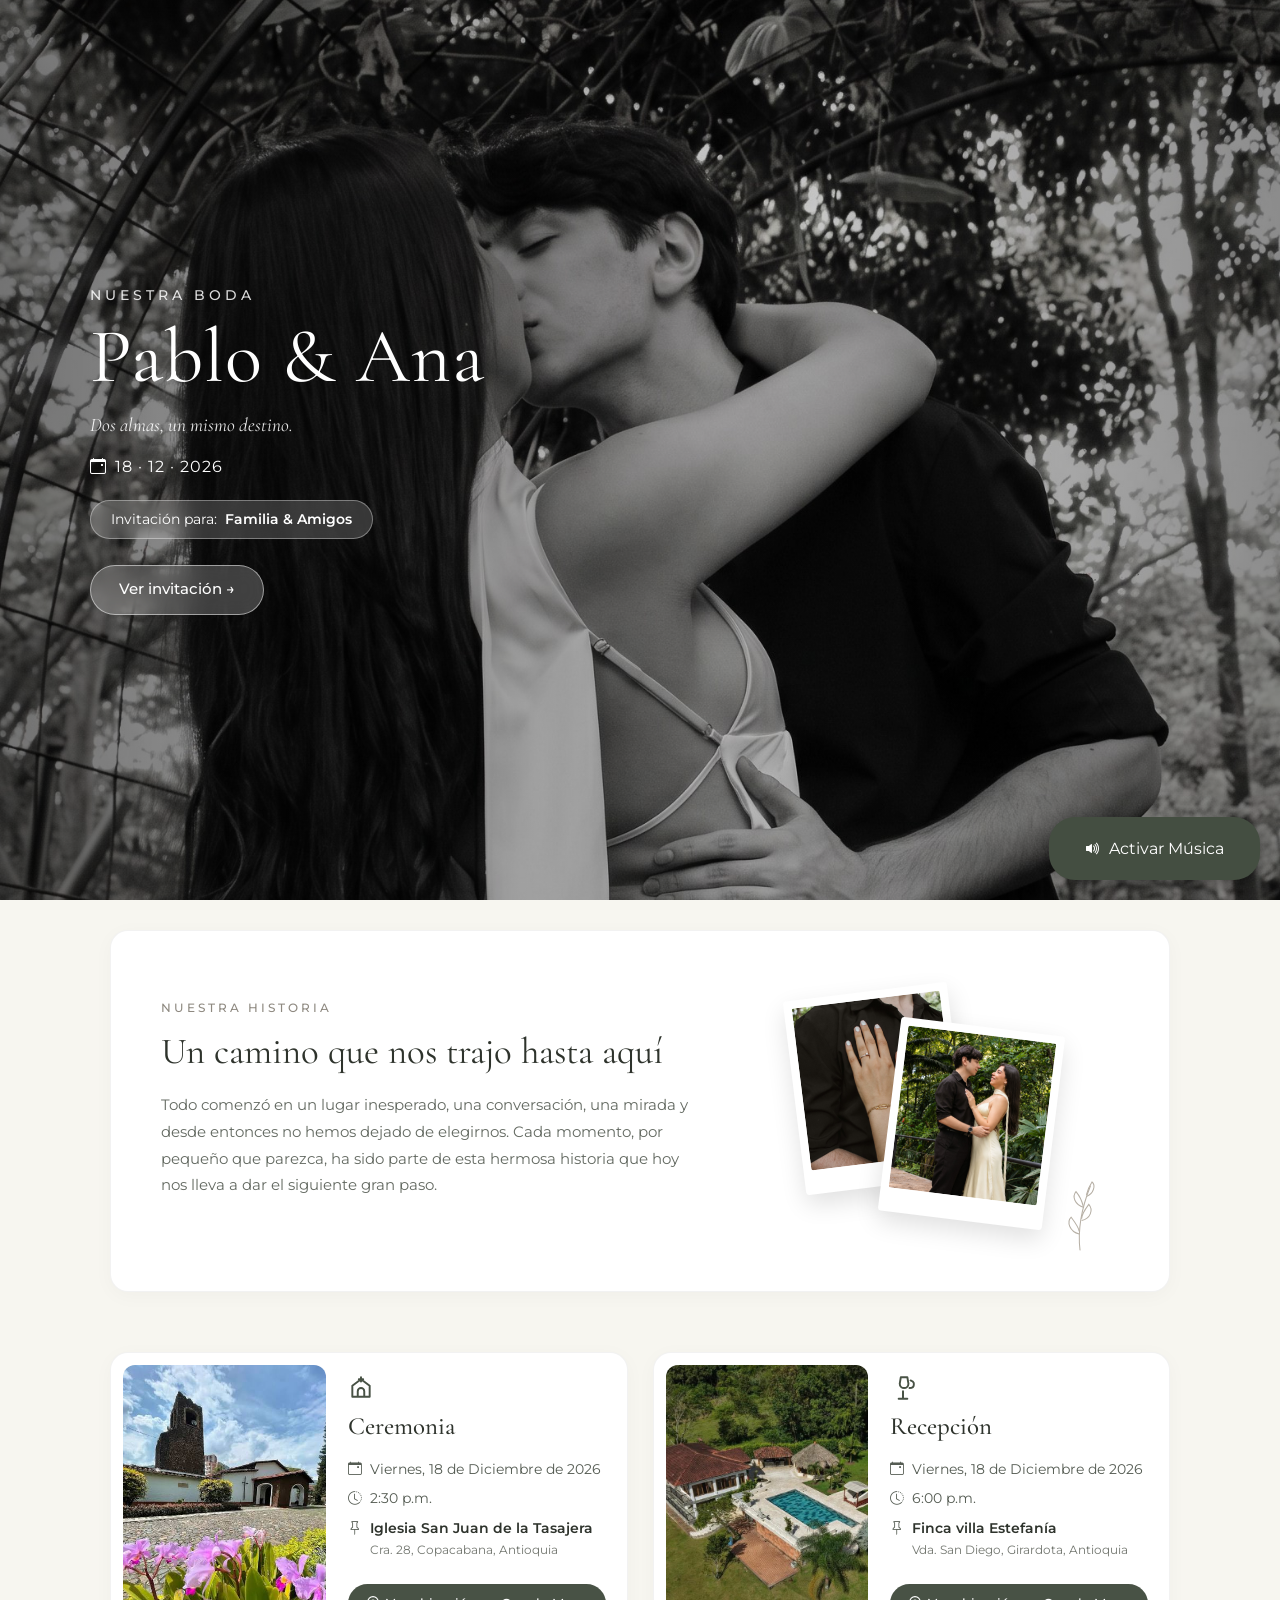
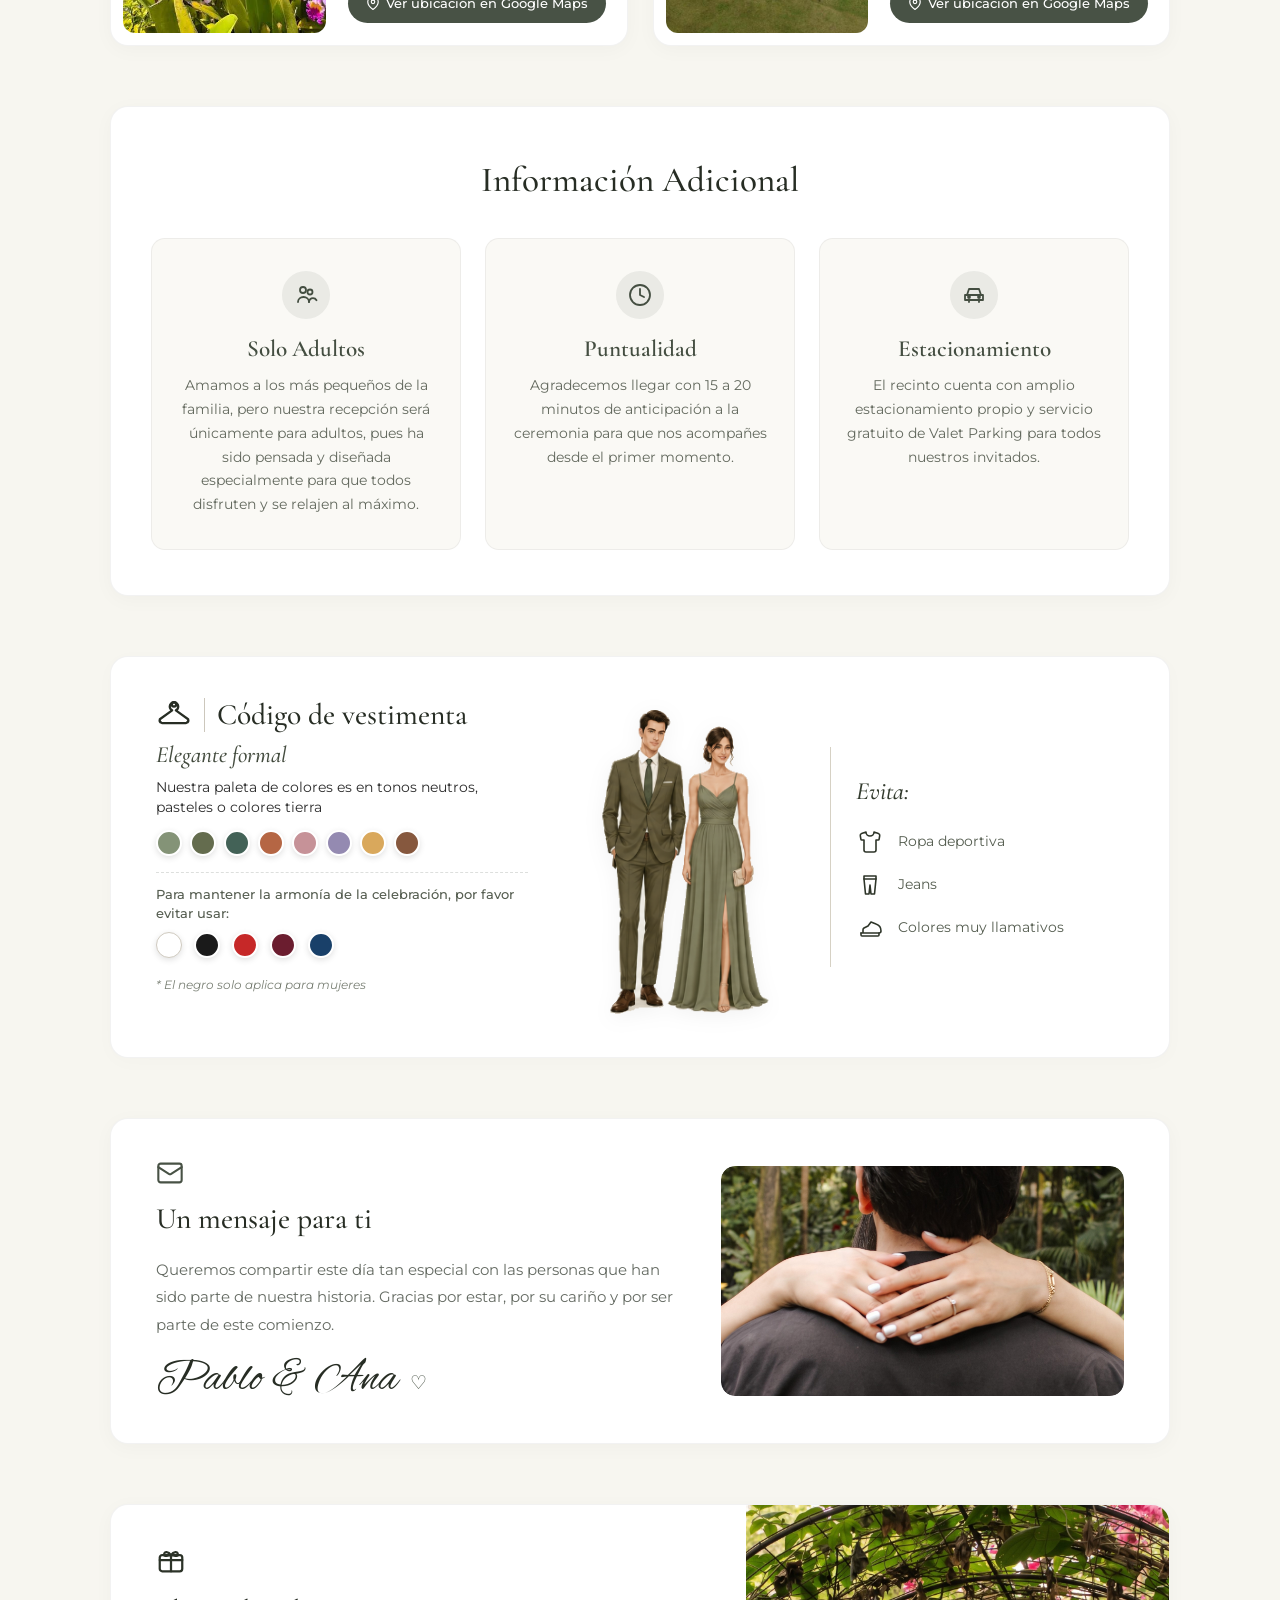
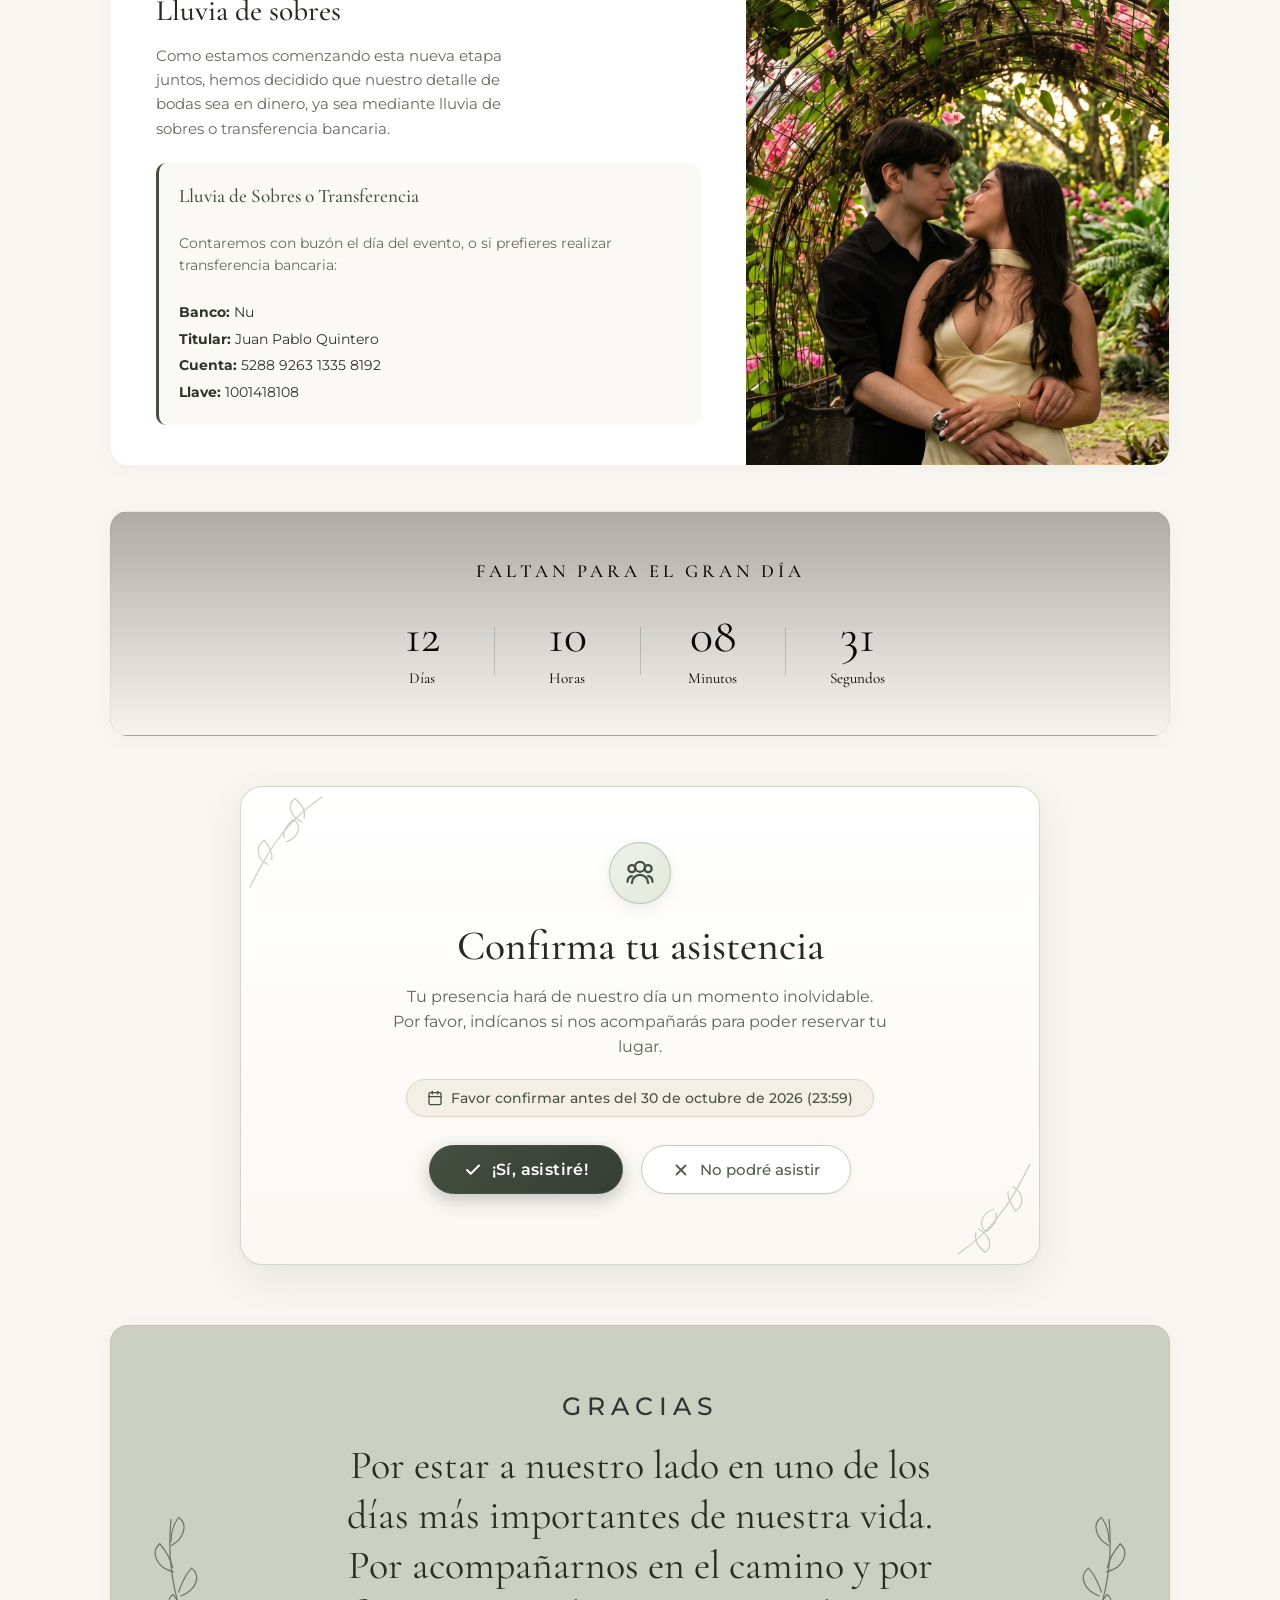
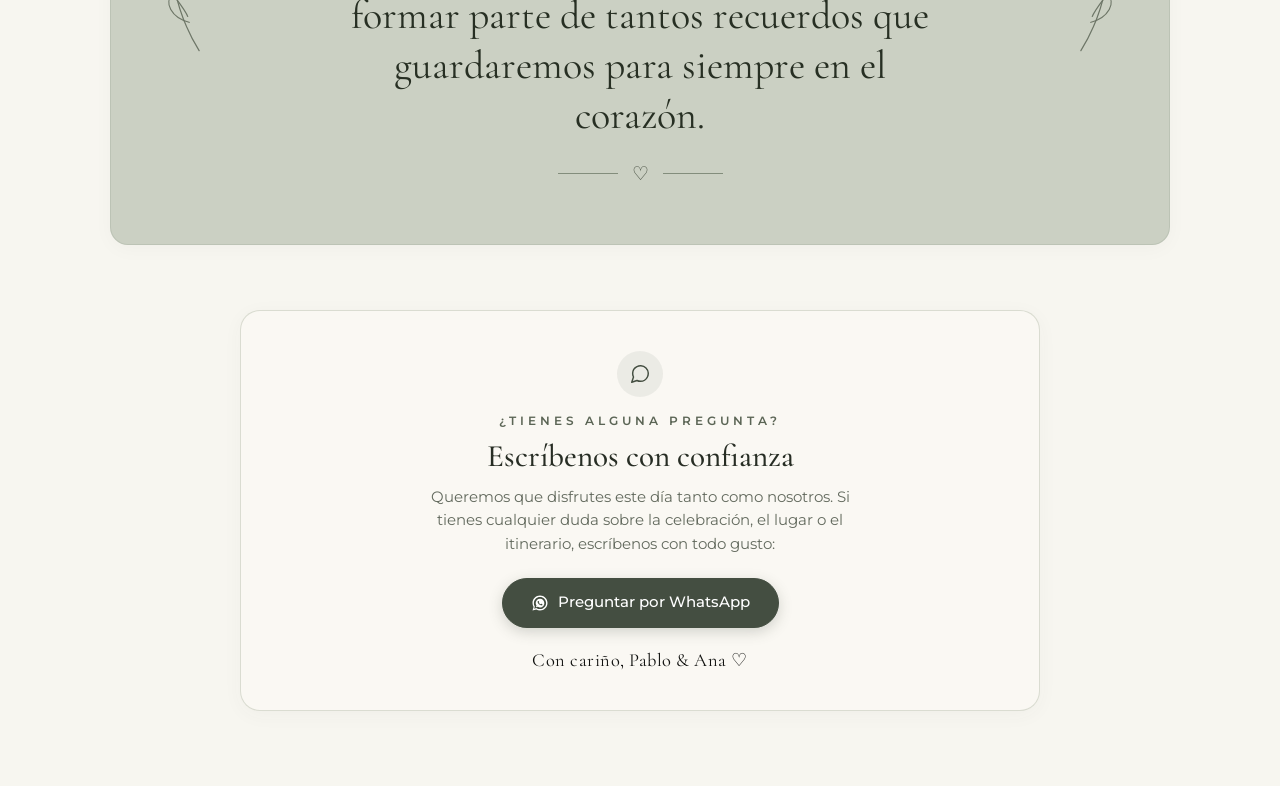
==== commit 80ae515f: "detalles finales" ====
--- a/invitacion.html
+++ b/invitacion.html
@@ -9,25 +9,25 @@
 <body>
 
     <!-- 1. Sección Principal (Hero) -->
-    <header class="hero-section">
-        <div class="hero-content">
+    <header class="seccion-portada">
+        <div class="contenido-portada">
             <!-- Rama botánica decorativa -->
 
 
-            <div class="hero-text-wrap">
-                <span class="hero-eyebrow">NUESTRA BODA</span>
-                <h1 class="hero-title">Pablo &amp; Ana</h1>
-                <p class="hero-tagline">Dos almas, un mismo destino.</p>
-                <div class="hero-date">
+            <div class="envoltorio-texto-portada">
+                <span class="subtitulo-portada">NUESTRA BODA</span>
+                <h1 class="titulo-portada">Pablo &amp; Ana</h1>
+                <p class="eslogan-portada">Dos almas, un mismo destino.</p>
+                <div class="fecha-portada">
                     <i class="bi bi-calendar-event"></i>
                     <span>18 · 12 · 2026</span>
                 </div>
                 <!-- Badge del invitado conectado a JS -->
-                <div class="hero-guest-box">
+                <div class="caja-invitado-portada">
                     <span>Invitación para:</span>
                     <strong id="guest-name">Cargando invitación...</strong>
                 </div>
-                <a href="#story" class="btn-hero">Ver invitación →</a>
+                <a href="#story" class="boton-portada">Ver invitación →</a>
             </div>
 
 
@@ -35,26 +35,26 @@
     </header>
 
     <!-- 2. Nuestra Historia -->
-    <section id="story" class="story-section">
-        <div class="card story-card">
-            <div class="story-text-col">
-                <span class="section-eyebrow">NUESTRA HISTORIA</span>
-                <h2 class="story-heading">Un camino que nos trajo hasta aquí</h2>
-                <p class="story-desc">
+    <section id="story" class="seccion-historia">
+        <div class="tarjeta tarjeta-historia">
+            <div class="columna-texto-historia">
+                <span class="subtitulo-seccion">NUESTRA HISTORIA</span>
+                <h2 class="titulo-historia">Un camino que nos trajo hasta aquí</h2>
+                <p class="descripcion-historia">
                     Todo comenzó en un lugar inesperado, una conversación, una mirada y desde entonces no hemos dejado de elegirnos. Cada momento, por pequeño que parezca, ha sido parte de esta hermosa historia que hoy nos lleva a dar el siguiente gran paso.
                 </p>
             </div>
-            <div class="story-visual-col">
-                <div class="polaroids-group">
-                    <div class="polaroid-item polaroid-top">
-                        <img src="./image/mano1.jpg" alt="Momentos juntos">
-                    </div>
-                    <div class="polaroid-item polaroid-bottom">
-                        <img src="./image/mirada.jfif" alt="Anillos de compromiso">
+            <div class="columna-visual-historia">
+                <div class="grupo-polaroids">
+                    <div class="elemento-polaroid polaroid-superior">
+                        <img src="./image/mano.jpg" alt="Momentos juntos">
+                    </div>
+                    <div class="elemento-polaroid polaroid-inferior">
+                        <img src="./image/mirada.jpg" alt="Anillos de compromiso">
                     </div>
                 </div>
                 <!-- Rama botánica decorativa -->
-                <svg class="botanical-branch-story" viewBox="0 0 100 100" fill="none" stroke="#9e9587" stroke-width="1.3">
+                <svg class="rama-botanica-historia" viewBox="0 0 100 100" fill="none" stroke="#9e9587" stroke-width="1.3">
                     <path d="M45 95 C 42 70, 48 40, 58 15" stroke-linecap="round"/>
                     <path d="M44 75 C 32 72, 28 60, 34 54 C 40 62, 44 68, 44 72"/>
                     <path d="M47 58 C 58 56, 62 45, 56 38 C 50 46, 47 52, 47 56"/>
@@ -66,20 +66,20 @@
     </section>
 
     <!-- 3. Ubicaciones (Ceremonia y Recepción) -->
-    <section id="locations" class="locations-section">
+    <section id="locations" class="seccion-ubicaciones">
         <!-- Tarjeta Ceremonia -->
-        <div class="card location-card">
-            <div class="location-img-wrap">
+        <div class="tarjeta tarjeta-ubicacion">
+            <div class="envoltorio-imagen-ubicacion">
                 <img src="./image/ceremonia.png" alt="Ceremonia Iglesia">
             </div>
-            <div class="location-info">
-                <div class="location-icon">
+            <div class="informacion-ubicacion">
+                <div class="icono-ubicacion">
                     <svg viewBox="0 0 24 24" fill="none" stroke="currentColor" stroke-width="1.8" stroke-linecap="round" stroke-linejoin="round">
                         <path d="M12 2v4M10 4h4M4 10l8-6 8 6v10H4V10zM9 20v-5a3 3 0 0 1 6 0v5"></path>
                     </svg>
                 </div>
                 <h3>Ceremonia</h3>
-                <ul class="location-details">
+                <ul class="detalles-ubicacion">
                     <li>
                         <i class="bi bi-calendar-event"></i>
                         <span>Viernes, 18 de Diciembre de 2026</span>
@@ -90,14 +90,14 @@
                     </li>
                     <li>
                         <i class="bi bi-pin"></i>
-                        <div class="address-text">
+                        <div class="texto-direccion">
                             <strong>Iglesia San Juan de la Tasajera</strong>
                             <span>Cra. 28, Copacabana, Antioquia</span>
                         </div>
                     </li>
                 </ul>
-                <a href="https://maps.app.goo.gl/pg5reoDZuGwxTWHy7" target="_blank" class="btn-location">
-                    <svg class="btn-pin-icon" viewBox="0 0 24 24" fill="none" stroke="currentColor" stroke-width="2">
+                <a href="https://maps.app.goo.gl/pg5reoDZuGwxTWHy7" target="_blank" class="boton-ubicacion">
+                    <svg class="icono-pin-boton" viewBox="0 0 24 24" fill="none" stroke="currentColor" stroke-width="2">
                         <path d="M21 10c0 7-9 13-9 13s-9-6-9-13a9 9 0 0 1 18 0z"></path>
                         <circle cx="12" cy="10" r="3"></circle>
                     </svg>
@@ -107,19 +107,19 @@
         </div>
 
         <!-- Tarjeta Recepción -->
-        <div class="card location-card">
-            <div class="location-img-wrap">
-                <img src="./image/finqueta.png" alt="Recepción Hacienda">
-            </div>
-            <div class="location-info">
-                <div class="location-icon">
+        <div class="tarjeta tarjeta-ubicacion">
+            <div class="envoltorio-imagen-ubicacion">
+                <img src="./image/finca.png" alt="Recepción Hacienda">
+            </div>
+            <div class="informacion-ubicacion">
+                <div class="icono-ubicacion">
                     <svg viewBox="0 0 24 24" fill="none" stroke="currentColor" stroke-width="1.8" stroke-linecap="round" stroke-linejoin="round">
                         <path d="M8 22h8M12 15v7M16 2l1 6a4 4 0 0 1-4 4 4 4 0 0 1-4-4l1-6h6z"></path>
                         <path d="M19 5l2 1a3 3 0 0 1 1 3c0 2-2 3-4 3"></path>
                     </svg>
                 </div>
                 <h3>Recepción</h3>
-                <ul class="location-details">
+                <ul class="detalles-ubicacion">
                     <li>
                         <i class="bi bi-calendar-event"></i>
                         <span>Viernes, 18 de Diciembre de 2026</span>
@@ -130,14 +130,14 @@
                     </li>
                     <li>
                         <i class="bi bi-pin"></i>
-                        <div class="address-text">
+                        <div class="texto-direccion">
                             <strong>Finca villa Estefanía</strong>
                             <span>Vda. San Diego, Girardota, Antioquia</span>
                         </div>
                     </li>
                 </ul>
-                <a href="https://maps.app.goo.gl/fKAaYeZw5DB3baYz5" target="_blank" class="btn-location">
-                    <svg class="btn-pin-icon" viewBox="0 0 24 24" fill="none" stroke="currentColor" stroke-width="2">
+                <a href="https://maps.app.goo.gl/fKAaYeZw5DB3baYz5" target="_blank" class="boton-ubicacion">
+                    <svg class="icono-pin-boton" viewBox="0 0 24 24" fill="none" stroke="currentColor" stroke-width="2">
                         <path d="M21 10c0 7-9 13-9 13s-9-6-9-13a9 9 0 0 1 18 0z"></path>
                         <circle cx="12" cy="10" r="3"></circle>
                     </svg>
@@ -149,13 +149,13 @@
 
     <!-- 4. Cuenta Regresiva -->
 
-        <section class="info-section">
-        <div class="card info-card">
-            <h3 class="info-title">Información Adicional</h3>
-            <div class="info-grid">
+        <section class="seccion-informacion">
+        <div class="tarjeta tarjeta-informacion">
+            <h3 class="titulo-informacion">Información Adicional</h3>
+            <div class="cuadricula-informacion">
                 <!-- Solo Adultos -->
-                <div class="info-item">
-                    <div class="info-icon">
+                <div class="elemento-informacion">
+                    <div class="icono-informacion">
                         <svg viewBox="0 0 24 24" fill="none" stroke="currentColor" stroke-width="1.8" stroke-linecap="round" stroke-linejoin="round">
                             <circle cx="9" cy="7" r="3"/>
                             <circle cx="16" cy="9" r="2.5"/>
@@ -168,8 +168,8 @@
                 </div>
 
                 <!-- Puntualidad -->
-                <div class="info-item">
-                    <div class="info-icon">
+                <div class="elemento-informacion">
+                    <div class="icono-informacion">
                         <svg viewBox="0 0 24 24" fill="none" stroke="currentColor" stroke-width="1.8" stroke-linecap="round" stroke-linejoin="round">
                             <circle cx="12" cy="12" r="10"/>
                             <polyline points="12 6 12 12 16 14"/>
@@ -180,8 +180,8 @@
                 </div>
 
                 <!-- Estacionamiento -->
-                <div class="info-item">
-                    <div class="info-icon">
+                <div class="elemento-informacion">
+                    <div class="icono-informacion">
                         <svg viewBox="0 0 24 24" fill="none" stroke="currentColor" stroke-width="1.8" stroke-linecap="round" stroke-linejoin="round">
                             <path d="M5 17h14M7 17v2M17 17v2M5 12l2-6h10l2 6M3 12h18v5H3z"/>
                             <circle cx="7" cy="14" r="1"/>
@@ -196,76 +196,76 @@
     </section>
 
     <!-- 5. Código de Vestimenta -->
-    <section class="dresscode-section">
-        <div class="card dresscode-card">
-            <div class="dresscode-grid">
+    <section class="seccion-vestimenta">
+        <div class="tarjeta tarjeta-vestimenta">
+            <div class="cuadricula-vestimenta">
                 <!-- Columna Izquierda: Información de vestimenta y paletas de colores -->
-                <div class="dresscode-left">
-                    <div class="dresscode-header-row">
-                        <div class="dresscode-hanger-wrap">
-                            <svg class="hanger-icon" viewBox="0 0 24 24" fill="none" stroke="currentColor" stroke-width="1.6" stroke-linecap="round" stroke-linejoin="round">
+                <div class="columna-izquierda-vestimenta">
+                    <div class="fila-encabezado-vestimenta">
+                        <div class="envoltorio-percha-vestimenta">
+                            <svg class="icono-percha" viewBox="0 0 24 24" fill="none" stroke="currentColor" stroke-width="1.6" stroke-linecap="round" stroke-linejoin="round">
                                 <path d="M12 3a3 3 0 0 0-3 3c0 1.2.7 2.2 1.7 2.7L2 15a2 2 0 0 0 1.2 2.5l.8.2h16l.8-.2A2 2 0 0 0 22 15l-8.7-6.3A3 3 0 0 0 15 6a3 3 0 0 0-3-3z"></path>
                                 <circle cx="12" cy="4.5" r="1.5"></circle>
                             </svg>
                         </div>
-                        <div class="dresscode-v-sep"></div>
-                        <h3 class="dresscode-title">Código de vestimenta</h3>
-                    </div>
-
-                    <p class="dresscode-subtitle">Elegante formal</p>
-                    <p class="dresscode-desc">Nuestra paleta de colores es en tonos neutros, pasteles o colores tierra</p>
+                        <div class="separador-vertical-vestimenta"></div>
+                        <h3 class="titulo-vestimenta">Código de vestimenta</h3>
+                    </div>
+
+                    <p class="subtitulo-vestimenta">Elegante formal</p>
+                    <p class="descripcion-vestimenta">Nuestra paleta de colores es en tonos neutros, pasteles o colores tierra</p>
 
                     <!-- Paleta de 8 tonos sugeridos -->
-                    <div class="dresscode-swatches">
-                        <span class="swatch" style="background-color: #849377;" title="Verde salvia"></span>
-                        <span class="swatch" style="background-color: #646c4e;" title="Olivo oscuro"></span>
-                        <span class="swatch" style="background-color: #436257;" title="Verde pino"></span>
-                        <span class="swatch" style="background-color: #b56644;" title="Terracota"></span>
-                        <span class="swatch" style="background-color: #c69298;" title="Rosa palo"></span>
-                        <span class="swatch" style="background-color: #948ab1;" title="Lavanda"></span>
-                        <span class="swatch" style="background-color: #d9a85c;" title="Mostaza cálido"></span>
-                        <span class="swatch" style="background-color: #86583e;" title="Canela tierra"></span>
+                    <div class="muestras-colores-vestimenta">
+                        <span class="muestra-color" style="background-color: #849377;" title="Verde salvia"></span>
+                        <span class="muestra-color" style="background-color: #646c4e;" title="Olivo oscuro"></span>
+                        <span class="muestra-color" style="background-color: #436257;" title="Verde pino"></span>
+                        <span class="muestra-color" style="background-color: #b56644;" title="Terracota"></span>
+                        <span class="muestra-color" style="background-color: #c69298;" title="Rosa palo"></span>
+                        <span class="muestra-color" style="background-color: #948ab1;" title="Lavanda"></span>
+                        <span class="muestra-color" style="background-color: #d9a85c;" title="Mostaza cálido"></span>
+                        <span class="muestra-color" style="background-color: #86583e;" title="Canela tierra"></span>
                     </div>
 
                     <!-- Colores a evitar -->
-                    <div class="dresscode-avoid-block">
-                        <p class="dresscode-avoid-text">Para mantener la armonía de la celebración, por favor evitar usar:</p>
-                        <div class="dresscode-swatches dresscode-swatches-avoid">
-                            <div class="avoid-swatch-item" title="Blanco o similares">
-                                <span class="swatch swatch-avoid" style="background-color: #ffffff; border: 1.5px solid #d0cbc0;"></span>
-                            </div>
-                            <div class="avoid-swatch-item" title="Negro para las mujeres">
-                                <span class="swatch swatch-avoid" style="background-color: #1a1a1a;"></span>
-
-                            </div>
-                            <div class="avoid-swatch-item" title="Rojo">
-                                <span class="swatch swatch-avoid" style="background-color: #c62828;"></span>
-                            </div>
-                            <div class="avoid-swatch-item" title="Vinotinto">
-                                <span class="swatch swatch-avoid" style="background-color: #6b1d2f;"></span>
-                            </div>
-                            <div class="avoid-swatch-item" title="Azul oscuro">
-                                <span class="swatch swatch-avoid" style="background-color: #194069;"></span>
+                    <div class="bloque-colores-evitar">
+                        <p class="texto-colores-evitar">Para mantener la armonía de la celebración, por favor evitar usar:</p>
+                        <div class="muestras-colores-vestimenta muestras-colores-evitar">
+                            <div class="elemento-muestra-evitar" title="Blanco o similares">
+                                <span class="muestra-color muestra-color-evitar" style="background-color: #ffffff; border: 1.5px solid #d0cbc0;"></span>
+                            </div>
+                            <div class="elemento-muestra-evitar" title="Negro para las mujeres">
+                                <span class="muestra-color muestra-color-evitar" style="background-color: #1a1a1a;"></span>
+
+                            </div>
+                            <div class="elemento-muestra-evitar" title="Rojo">
+                                <span class="muestra-color muestra-color-evitar" style="background-color: #c62828;"></span>
+                            </div>
+                            <div class="elemento-muestra-evitar" title="Vinotinto">
+                                <span class="muestra-color muestra-color-evitar" style="background-color: #6b1d2f;"></span>
+                            </div>
+                            <div class="elemento-muestra-evitar" title="Azul oscuro">
+                                <span class="muestra-color muestra-color-evitar" style="background-color: #194069;"></span>
                             </div>
                         </div>
-                        <span class="avoid-swatch-footnote">* El negro solo aplica para mujeres</span>
+                        <span class="nota-muestra-evitar">* El negro solo aplica para mujeres</span>
                     </div>
                 </div>
 
                 <!-- Columna Central: Ilustración elegante de la pareja en traje formal verde olivo -->
-                <div class="dresscode-center">
-                    <img src="./image/pareja-vestimenta.png?v=2" alt="Pareja con vestimenta elegante formal" class="dresscode-couple-img">
+                <div class="columna-centro-vestimenta">
+                    <img src="./image/pareja-vestimenta.png?v=2" alt="Pareja con vestimenta elegante formal" class="imagen-pareja-vestimenta">
                 </div>
 
                 <!-- Divisor vertical central-derecha -->
-                <div class="dresscode-divider-line"></div>
+                <div class="linea-divisora-vestimenta"></div>
 
                 <!-- Columna Derecha: Prendas a evitar con iconos de línea fina -->
-                <div class="dresscode-right">
-                    <h4 class="avoid-heading">Evita:</h4>
-                    <ul class="avoid-list">
+                <div class="columna-derecha-vestimenta">
+                    <h4 class="titulo-evitar">Evita:</h4>
+                    <ul class="lista-evitar">
                         <li>
-                            <div class="avoid-icon-box">
+                            <div class="caja-icono-evitar">
                                 <svg viewBox="0 0 24 24" fill="none" stroke="currentColor" stroke-width="1.6" stroke-linecap="round" stroke-linejoin="round">
                                     <path d="M20.38 3.46 16 2a4 4 0 0 1-8 0L3.62 3.46a2 2 0 0 0-1.34 2.23l.58 3.47a1 1 0 0 0 .99.84H6v10a2 2 0 0 0 2 2h8a2 2 0 0 0 2-2V10h2.15a1 1 0 0 0 .99-.84l.58-3.47a2 2 0 0 0-1.34-2.23z"/>
                                 </svg>
@@ -273,7 +273,7 @@
                             <span>Ropa deportiva</span>
                         </li>
                         <li>
-                            <div class="avoid-icon-box">
+                            <div class="caja-icono-evitar">
                                 <svg viewBox="0 0 24 24" fill="none" stroke="currentColor" stroke-width="1.6" stroke-linecap="round" stroke-linejoin="round">
                                     <path d="M6 3h12v3l-1.5 15h-3.5l-1-9-1 9H7.5L6 6V3z"/>
                                     <line x1="6" y1="6" x2="18" y2="6"/>
@@ -282,7 +282,7 @@
                             <span>Jeans</span>
                         </li>
                         <li>
-                            <div class="avoid-icon-box">
+                            <div class="caja-icono-evitar">
                                 <svg viewBox="0 0 24 24" fill="none" stroke="currentColor" stroke-width="1.6" stroke-linecap="round" stroke-linejoin="round">
                                     <path d="M3 17h18a2 2 0 0 0 2-2c0-3-2-6-5-7l-5-2-3 4-4 2a2 2 0 0 0-1 1.7V17z"/>
                                     <path d="M3 17v2a1 1 0 0 0 1 1h16a1 1 0 0 0 1-1v-2"/>
@@ -297,37 +297,37 @@
     </section>
 
     <!-- 6. Un Mensaje Para Ti -->
-    <section class="message-section">
-        <div class="card message-card">
-            <div class="message-text-col">
-                <div class="message-icon">
+    <section class="seccion-mensaje">
+        <div class="tarjeta tarjeta-mensaje">
+            <div class="columna-texto-mensaje">
+                <div class="icono-mensaje">
                     <svg viewBox="0 0 24 24" fill="none" stroke="currentColor" stroke-width="1.8" stroke-linecap="round" stroke-linejoin="round">
                         <rect x="2" y="4" width="20" height="16" rx="2"></rect>
                         <path d="m22 7-8.97 5.7a1.94 1.94 0 0 1-2.06 0L2 7"></path>
                     </svg>
                 </div>
                 <h3>Un mensaje para ti</h3>
-                <p class="message-body">
+                <p class="cuerpo-mensaje">
                     Queremos compartir este día tan especial con las personas que han sido parte de nuestra historia. Gracias por estar, por su cariño y por ser parte de este comienzo.
                 </p>
-                <div class="message-signature-wrap">
-                    <p class="message-signature">Pablo &amp; Ana</p>
-                    <span class="signature-heart">♡</span>
-                </div>
-            </div>
-            <div class="message-photo-col">
-                <img src="image/espalda1.jpg" alt="Flores de boda" class="message-photo">
+                <div class="envoltorio-firma-mensaje">
+                    <p class="firma-mensaje">Pablo &amp; Ana</p>
+                    <span class="corazon-firma">♡</span>
+                </div>
+            </div>
+            <div class="columna-foto-mensaje">
+                <img src="image/espalda.jpg" alt="Flores de boda" class="foto-mensaje">
             </div>
         </div>
     </section>
 
     <!-- 7. Mesa de Regalos -->
-    <section class="gifts-section">
-        <div class="card gifts-card">
-            <div class="gifts-split-layout">
+    <section class="seccion-regalos">
+        <div class="tarjeta tarjeta-regalos">
+            <div class="distribucion-dividida-regalos">
                 <!-- Columna Izquierda: Información de Regalos -->
-                <div class="gifts-text-col">
-                    <div class="gifts-icon-box">
+                <div class="columna-texto-regalos">
+                    <div class="caja-icono-regalos">
                         <svg viewBox="0 0 24 24" fill="none" stroke="currentColor" stroke-width="1.8" stroke-linecap="round" stroke-linejoin="round">
                             <rect x="3" y="8" width="18" height="13" rx="2"></rect>
                             <path d="M12 8v13"></path>
@@ -336,19 +336,19 @@
                             <path d="M12 8c2-3 5.5-3 5.5-0.5S14 8 12 8z"></path>
                         </svg>
                     </div>
-                    <h3 class="gifts-heading">Lluvia de sobres</h3>
-                    <p class="gifts-desc">
+                    <h3 class="titulo-regalos">Lluvia de sobres</h3>
+                    <p class="descripcion-regalos">
                         Como estamos comenzando esta nueva etapa juntos, hemos decidido que nuestro detalle de bodas sea en dinero, ya sea mediante lluvia de sobres o transferencia bancaria.
                     </p>
                     
 
 
                     <!-- Desplegable con la información bancaria y lluvia de sobres -->
-                    <div class="gifts-details-expandable" id="gifts-details">
-                        <div class="gift-bank-box">
+                    <div class="detalles-expandibles-regalos" id="gifts-details">
+                        <div class="caja-datos-bancarios">
                             <h4>Lluvia de Sobres o Transferencia</h4>
                             <p>Contaremos con buzón el día del evento, o si prefieres realizar transferencia bancaria:</p>
-                            <div class="bank-info-grid">
+                            <div class="cuadricula-informacion-bancaria">
                                 <p><strong>Banco:</strong> Nu</p>
                                 <p><strong>Titular:</strong> Juan Pablo Quintero</p>
                                 <p><strong>Cuenta:</strong> 5288 9263 1335 8192</p>
@@ -359,8 +359,8 @@
                 </div>
 
                 <!-- Columna Derecha: Foto del obsequio con follaje verde -->
-                <div class="gifts-image-col">
-                    <img src="./image/2.jfif" alt="Obsequio de bodas con detalles florales" class="gifts-box-img">
+                <div class="columna-imagen-regalos">
+                    <img src="./image/arco.jpg" alt="Obsequio de bodas con detalles florales" class="imagen-caja-regalos">
                 </div>
             </div>
         </div>
@@ -369,35 +369,27 @@
     <!-- 8. Información Adicional -->
 
 
-    <section class="countdown-section">
-        <div class="countdown-card">
-            <!-- Rama botánica en esquina izquierda -->
-            <svg class="countdown-botanical" viewBox="0 0 120 160" fill="none" stroke="#7e8579" stroke-width="1.4">
-                <path d="M35 155 C 40 110, 50 60, 85 10" stroke-linecap="round"/>
-                <path d="M38 125 C 20 120, 14 102, 22 94 C 28 100, 36 112, 38 120"/>
-                <path d="M46 96 C 62 90, 68 76, 58 68 C 52 76, 48 86, 46 92"/>
-                <path d="M54 70 C 38 66, 32 50, 40 42 C 46 50, 50 60, 53 66"/>
-                <path d="M64 48 C 78 42, 82 28, 74 22 C 68 30, 64 38, 63 44"/>
-            </svg>
-            <div class="countdown-inner">
-                <h3 class="countdown-eyebrow">FALTAN PARA EL GRAN DÍA</h3>
+    <section class="seccion-cuenta-regresiva">
+        <div class="tarjeta-cuenta-regresiva">
+            <div class="interior-cuenta-regresiva">
+                <h3 class="subtitulo-cuenta-regresiva">FALTAN PARA EL GRAN DÍA</h3>
                 <div id="timer">
-                    <div class="timer-col">
+                    <div class="columna-temporizador">
                         <span id="dias">00</span>
                         <p>Días</p>
                     </div>
-                    <div class="timer-divider"></div>
-                    <div class="timer-col">
+                    <div class="divisor-temporizador"></div>
+                    <div class="columna-temporizador">
                         <span id="horas">00</span>
                         <p>Horas</p>
                     </div>
-                    <div class="timer-divider"></div>
-                    <div class="timer-col">
+                    <div class="divisor-temporizador"></div>
+                    <div class="columna-temporizador">
                         <span id="minutos">00</span>
                         <p>Minutos</p>
                     </div>
-                    <div class="timer-divider"></div>
-                    <div class="timer-col">
+                    <div class="divisor-temporizador"></div>
+                    <div class="columna-temporizador">
                         <span id="segundos">00</span>
                         <p>Segundos</p>
                     </div>
@@ -407,26 +399,26 @@
     </section>
 
     <!-- 9. Confirmación de Asistencia (RSVP) -->
-    <section class="interaction-section">
-        <div class="rsvp card rsvp-card">
+    <section class="seccion-confirmacion">
+        <div class="confirmacion tarjeta tarjeta-confirmacion">
             <!-- Ramas decorativas botánicas en esquinas -->
-            <svg class="rsvp-botanical-tl" viewBox="0 0 100 120" fill="none" stroke="#687361" stroke-width="1.3">
+            <svg class="botanico-superior-izquierdo-confirmacion" viewBox="0 0 100 120" fill="none" stroke="#687361" stroke-width="1.3">
                 <path d="M10 110 C 25 80, 45 40, 90 10" stroke-linecap="round"/>
                 <path d="M30 85 C 18 80, 15 65, 26 58 C 32 66, 36 74, 34 80"/>
                 <path d="M50 60 C 65 55, 68 40, 58 35 C 50 42, 46 50, 48 56"/>
                 <path d="M68 38 C 55 32, 50 18, 60 12 C 68 18, 72 26, 70 34"/>
             </svg>
-            <svg class="rsvp-botanical-br" viewBox="0 0 100 120" fill="none" stroke="#687361" stroke-width="1.3">
+            <svg class="botanico-inferior-derecho-confirmacion" viewBox="0 0 100 120" fill="none" stroke="#687361" stroke-width="1.3">
                 <path d="M90 10 C 75 40, 55 80, 10 110" stroke-linecap="round"/>
                 <path d="M70 35 C 82 40, 85 55, 74 62 C 68 54, 64 46, 66 40"/>
                 <path d="M50 60 C 35 65, 32 80, 42 85 C 50 78, 54 70, 52 64"/>
                 <path d="M32 82 C 45 88, 50 102, 40 108 C 32 102, 28 94, 30 86"/>
             </svg>
 
-            <div class="rsvp-content">
+            <div class="contenido-confirmacion">
                 <!-- Emblema de confirmación -->
-                <div class="rsvp-icon-wrapper">
-                    <svg class="rsvp-icon" viewBox="0 0 24 24" fill="none" stroke="currentColor" stroke-width="1.8" stroke-linecap="round" stroke-linejoin="round">
+                <div class="envoltorio-icono-confirmacion">
+                    <svg class="icono-confirmacion" viewBox="0 0 24 24" fill="none" stroke="currentColor" stroke-width="1.8" stroke-linecap="round" stroke-linejoin="round">
                         <circle cx="12" cy="7" r="4"/>
                         <path d="M5.5 20c0-3.6 2.9-6.5 6.5-6.5s6.5 2.9 6.5 6.5"/>
                         <circle cx="18.5" cy="8.5" r="2.8"/>
@@ -436,16 +428,16 @@
                     </svg>
                 </div>
 
-                <h3 class="rsvp-title">Confirma tu asistencia</h3>
+                <h3 class="titulo-confirmacion">Confirma tu asistencia</h3>
                 
-                <p class="rsvp-subtitle">
+                <p class="subtitulo-confirmacion">
                     Tu presencia hará de nuestro día un momento inolvidable.<br>
                     Por favor, indícanos si nos acompañarás para poder reservar tu lugar.
                 </p>
 
                 <!-- Aviso / Chip llamativo de confirmación -->
-                <div class="rsvp-notice-chip">
-                    <svg class="rsvp-chip-icon" viewBox="0 0 24 24" fill="none" stroke="currentColor" stroke-width="2" stroke-linecap="round" stroke-linejoin="round">
+                <div class="aviso-confirmacion">
+                    <svg class="icono-aviso-confirmacion" viewBox="0 0 24 24" fill="none" stroke="currentColor" stroke-width="2" stroke-linecap="round" stroke-linejoin="round">
                         <rect x="3" y="4" width="18" height="18" rx="2" ry="2"></rect>
                         <line x1="16" y1="2" x2="16" y2="6"></line>
                         <line x1="8" y1="2" x2="8" y2="6"></line>
@@ -455,15 +447,15 @@
                 </div>
 
                 <!-- Botones de acción principales -->
-                <div class="rsvp-buttons">
-                    <button id="btn-yes" class="btn-rsvp btn-confirm">
-                        <svg class="btn-rsvp-icon" viewBox="0 0 24 24" fill="none" stroke="currentColor" stroke-width="2.6" stroke-linecap="round" stroke-linejoin="round">
+                <div class="botones-confirmacion">
+                    <button id="btn-yes" class="boton-rsvp boton-confirmar">
+                        <svg class="icono-boton-rsvp" viewBox="0 0 24 24" fill="none" stroke="currentColor" stroke-width="2.6" stroke-linecap="round" stroke-linejoin="round">
                             <polyline points="20 6 9 17 4 12"></polyline>
                         </svg>
                         <span>¡Sí, asistiré!</span>
                     </button>
-                    <button id="btn-no" class="btn-rsvp btn-decline">
-                        <svg class="btn-rsvp-icon" viewBox="0 0 24 24" fill="none" stroke="currentColor" stroke-width="2.4" stroke-linecap="round" stroke-linejoin="round">
+                    <button id="btn-no" class="boton-rsvp boton-declinar">
+                        <svg class="icono-boton-rsvp" viewBox="0 0 24 24" fill="none" stroke="currentColor" stroke-width="2.4" stroke-linecap="round" stroke-linejoin="round">
                             <line x1="18" y1="6" x2="6" y2="18"></line>
                             <line x1="6" y1="6" x2="18" y2="18"></line>
                         </svg>
@@ -478,11 +470,10 @@
 
 
 
-    <!-- 10. Agradecimiento -->
-    <footer class="thank-you-section">
-        <div class="card thank-you-card">
-            <!-- Ramas de olivo a la izquierda y derecha -->
-            <svg class="thanks-branch-left" viewBox="0 0 80 160" fill="none" stroke="#5d6657" stroke-width="1.3">
+    <!-- Agradecimiento -->
+    <section class="seccion-agradecimiento">
+        <div class="tarjeta tarjeta-agradecimiento">
+            <svg class="rama-izquierda-agradecimiento" viewBox="0 0 80 160" fill="none" stroke="#5d6657" stroke-width="1.3">
                 <path d="M70 150 C 45 110, 35 60, 40 10" stroke-linecap="round"/>
                 <path d="M60 120 C 40 115, 32 98, 42 90 C 48 98, 56 108, 58 114"/>
                 <path d="M50 92 C 68 85, 72 70, 62 62 C 54 70, 50 82, 48 88"/>
@@ -490,7 +481,7 @@
                 <path d="M40 38 C 55 30, 58 14, 48 8 C 42 16, 40 26, 40 34"/>
             </svg>
 
-            <svg class="thanks-branch-right" viewBox="0 0 80 160" fill="none" stroke="#5d6657" stroke-width="1.3">
+            <svg class="rama-derecha-agradecimiento" viewBox="0 0 80 160" fill="none" stroke="#5d6657" stroke-width="1.3">
                 <path d="M10 150 C 35 110, 45 60, 40 10" stroke-linecap="round"/>
                 <path d="M20 120 C 40 115, 48 98, 38 90 C 32 98, 24 108, 22 114"/>
                 <path d="M30 92 C 12 85, 8 70, 18 62 C 26 70, 30 82, 32 88"/>
@@ -498,14 +489,14 @@
                 <path d="M40 38 C 25 30, 22 14, 32 8 C 38 16, 40 26, 40 34"/>
             </svg>
 
-            <div class="thank-you-inner">
-                <span class="thank-you-eyebrow">GRACIAS</span>
-                <h3 class="thank-you-title">Por estar a nuestro lado en uno de los días más importantes de nuestra vida. Por acompañarnos en el camino y por formar parte de tantos recuerdos que guardaremos para siempre en el corazón.
+            <div class="interior-agradecimiento">
+                <span class="subtitulo-agradecimiento">GRACIAS</span>
+                <h3 class="titulo-agradecimiento">Por estar a nuestro lado en uno de los días más importantes de nuestra vida. Por acompañarnos en el camino y por formar parte de tantos recuerdos que guardaremos para siempre en el corazón.
                 </h3>
-                <div class="thank-you-divider">
-                    <span class="thanks-line"></span>
-                    <span class="thanks-heart">♡</span>
-                    <span class="thanks-line"></span>
+                <div class="divisor-agradecimiento">
+                    <span class="linea-agradecimiento"></span>
+                    <span class="corazon-agradecimiento">♡</span>
+                    <span class="linea-agradecimiento"></span>
                 </div>
             </div>
         </div>
@@ -519,39 +510,39 @@
         </audio>
 
         <!-- Botón flotante para controlar la música -->
-        <button id="btn-musica" class="floating-music-btn">
-            🔇 Reproducir Música
+        <button id="btn-musica" class="boton-musica-flotante">
+             Pausar Música
         </button>
-    </footer>
+    </section>
+    
     <!-- 11. Dudas y Contacto (WhatsApp - Estilo Boda Íntimo y Armónico) -->
-
-    <section class="contact-section">
-        <div class="card contact-card">
+    <section class="seccion-contacto">
+        <div class="tarjeta tarjeta-contacto">
             <!-- Icono decorativo estilo boda -->
-            <div class="contact-icon-bubble">
+            <div class="burbuja-icono-contacto">
                 <svg viewBox="0 0 24 24" fill="none" stroke="currentColor" stroke-width="1.6" stroke-linecap="round" stroke-linejoin="round">
                     <path d="M21 11.5a8.38 8.38 0 0 1-.9 3.8 8.5 8.5 0 0 1-7.6 4.7 8.38 8.38 0 0 1-3.8-.9L3 21l1.9-5.7a8.38 8.38 0 0 1-.9-3.8 8.5 8.5 0 0 1 4.7-7.6 8.38 8.38 0 0 1 3.8-.9h.5a8.48 8.48 0 0 1 8 8v.5z"/>
                 </svg>
             </div>
             
-            <span class="contact-eyebrow">¿TIENES ALGUNA PREGUNTA?</span>
-            <h3 class="contact-title">Escríbenos con confianza</h3>
-            <p class="contact-desc">
+            <span class="subtitulo-contacto">¿TIENES ALGUNA PREGUNTA?</span>
+            <h3 class="titulo-contacto">Escríbenos con confianza</h3>
+            <p class="descripcion-contacto">
                 Queremos que disfrutes este día tanto como nosotros. Si tienes cualquier duda sobre la celebración, el lugar o el itinerario, escríbenos con todo gusto:
             </p>
             
             <a href="https://wa.me/573107121127?text=Hola,%20Tengo%20una%20duda%20sobre%20la%20boda,%20mi%20nombre%20es%20" 
                target="_blank" 
                rel="noopener noreferrer" 
-               class="btn-whatsapp-wedding">
-                <svg class="whatsapp-icon" viewBox="0 0 24 24" fill="currentColor">
+               class="boton-whatsapp-boda">
+                <svg class="icono-whatsapp" viewBox="0 0 24 24" fill="currentColor">
                     <path d="M12.031 6.172c-3.181 0-5.767 2.586-5.768 5.766-.001 1.298.38 2.27 1.019 3.287l-.711 2.592 2.654-.696c.969.54 2.012.83 2.806.83 3.18 0 5.767-2.587 5.768-5.766.001-3.182-2.585-5.769-5.768-5.769zm3.364 8.163c-.144.405-.837.774-1.17.824-.312.045-.698.077-2.115-.508-1.554-.643-2.571-2.222-2.65-2.326-.078-.103-.625-.832-.625-1.587 0-.754.394-1.127.534-1.282.14-.156.305-.195.407-.195.101 0 .203.001.291.006.094.005.221-.035.344.262.126.305.431 1.05.469 1.127.038.077.064.168.013.27-.051.103-.077.167-.153.256-.076.089-.16.198-.229.266-.077.076-.157.158-.068.311.089.153.396.654.85 1.058.585.521 1.078.683 1.231.76.153.076.242.064.331-.039.09-.102.382-.444.484-.596.102-.153.203-.127.343-.076.14.051.889.419 1.042.495.153.077.254.115.292.179.038.064.038.371-.106.776z"/>
                     <path d="M12 2C6.477 2 2 6.477 2 12c0 1.89.525 3.66 1.438 5.168L2 22l4.98-1.398A9.954 9.954 0 0 0 12 22c5.523 0 10-4.477 10-10S17.523 2 12 2zm0 18.154c-1.637 0-3.167-.47-4.464-1.282l-.32-.2-2.956.83.812-2.887-.208-.332A8.118 8.118 0 0 1 3.846 12C3.846 7.503 7.503 3.846 12 3.846c4.497 0 8.154 3.657 8.154 8.154 0 4.497-3.657 8.154-8.154 8.154z"/>
                 </svg>
                 <span>Preguntar por WhatsApp</span>
             </a>
             
-            <p class="contact-signoff">Con cariño, Pablo &amp; Ana ♡</p>
+            <p class="despedida-contacto">Con cariño, Pablo &amp; Ana ♡</p>
         </div>
     </section>
 
--- a/style.css
+++ b/style.css
@@ -1,1773 +1,1788 @@
-/* ==========================================================================
-   1. IMPORTACIÓN DE FUENTES & VARIABLES DE COLOR
-   ========================================================================== */
+/*
+1. IMPORTACIÓN DE FUENTES & VARIABLES DE COLOR
+*/
 @import url('https://fonts.googleapis.com/css2?family=Cormorant+Garamond:ital,wght@0,400;0,500;0,600;1,400;1,500&family=Montserrat:wght@300;400;500;600&family=Great+Vibes&display=swap');
 @import url("https://cdn.jsdelivr.net/npm/bootstrap-icons@1.13.1/font/bootstrap-icons.min.css");
 @import url('https://fonts.googleapis.com/css2?family=Alex+Brush&family=Allura&family=Dancing+Script&family=Parisienne&family=Pinyon+Script&display=swap');
 
 :root {
-    --bg-color: #f7f6f0;           /* Fondo beige cálido / hueso */
-    --card-bg: #ffffff;           /* Fondo de tarjetas estándar */
-    --card-warm-bg: #faf8f3;      /* Fondo de tarjetas crema */
-    --text-main: #2e332c;         /* Texto principal grafito suave */
-    --text-muted: #666c61;        /* Texto secundario atenuado */
-    --olive-dark: #444e41;        /* Verde olivo intenso (botones) */
-    --olive-dark-hover: #333c31;  /* Hover verde olivo */
-    --olive-medium: #5b6555;      /* Verde olivo medio */
-    --olive-light: #839274;       /* Verde salvia suave */
-    --sage-thanks: #cbd0c3;       /* Verde salvia claro para agradecimiento */
-    --border-subtle: rgba(0, 0, 0, 0.05);
-    
-    --font-heading: 'Cormorant Garamond', Georgia, serif;
-    --font-body: 'Montserrat', -apple-system, BlinkMacSystemFont, 'Segoe UI', Roboto, sans-serif;
-    --font-cursive: 'Alex Brush', cursive;
-}
-
-/* ==========================================================================
-   2. ESTILOS GENERALES
-   ========================================================================== */
+--bg-color: #f7f6f0;           /* Fondo beige cálido / hueso */
+--card-bg: #ffffff;           /* Fondo de tarjetas estándar */
+--card-warm-bg: #faf8f3;      /* Fondo de tarjetas crema */
+--text-main: #2e332c;         /* Texto principal grafito suave */
+--text-muted: #666c61;        /* Texto secundario atenuado */
+--olive-dark: #444e41;        /* Verde olivo intenso (botones) */
+--olive-dark-hover: #333c31;  /* Hover verde olivo */
+--olive-medium: #5b6555;      /* Verde olivo medio */
+--olive-light: #839274;       /* Verde salvia suave */
+--sage-thanks: #cbd0c3;       /* Verde salvia claro para agradecimiento */
+--border-subtle: rgba(0, 0, 0, 0.05);
+
+--font-heading: 'Cormorant Garamond', Georgia, serif;
+--font-body: 'Montserrat', -apple-system, BlinkMacSystemFont, 'Segoe UI', Roboto, sans-serif;
+--font-cursive: 'Alex Brush', cursive;
+}
+
+/*
+2. ESTILOS GENERALES
+*/
 * {
-    margin: 0;
-    padding: 0;
-    box-sizing: border-box;
+margin: 0;
+padding: 0;
+box-sizing: border-box;
 }
 
 html {
-    scroll-behavior: smooth;
+scroll-behavior: smooth;
 }
 
 body {
-    font-family: var(--font-body);
-    background-color: var(--bg-color);
-    color: var(--text-main);
-    line-height: 1.6;
-    -webkit-font-smoothing: antialiased;
+font-family: var(--font-body);
+background-color: var(--bg-color);
+color: var(--text-main);
+line-height: 1.6;
+-webkit-font-smoothing: antialiased;
 }
 
 h1, h2, h3, h4 {
-    font-family: var(--font-heading);
-    font-weight: 500;
+font-family: var(--font-heading);
+font-weight: 500;
 }
 
 section, footer {
-    max-width: 1100px;
-    margin: 0 auto;
-    padding: 30px 20px;
+max-width: 1100px;
+margin: 0 auto;
+padding: 30px 20px;
 }
 
 /* Tarjeta estándar */
-.card {
-    background-color: var(--card-bg);
-    border-radius: 18px;
-    box-shadow: 0 4px 20px rgba(0, 0, 0, 0.03);
-    border: 1px solid var(--border-subtle);
-    overflow: hidden;
-}
-
-.section-eyebrow {
-    font-size: 0.78rem;
-    letter-spacing: 3px;
-    text-transform: uppercase;
-    color: #8e8980;
-    font-weight: 500;
-    margin-bottom: 12px;
-    display: block;
-}
-
-/* ==========================================================================
-   3. SECCIÓN PRINCIPAL (HERO)
-   ========================================================================== */
-.hero-section {
-    min-height: 100vh;
-    max-width: 100%;
-    background: linear-gradient(to right, rgba(0,0,0,0.55) 0%, rgba(0,0,0,0.2) 60%, rgba(0,0,0,0.45) 100%), url('image/beso1.jpg') center/cover;
-    display: flex;
-    align-items: center;
-    position: relative;
-    padding: 60px 40px;
-    overflow: hidden;
-}
-
-.hero-content {
-    max-width: 1100px;
-    width: 100%;
-    margin: 0 auto;
-    position: relative;
-    z-index: 2;
-    text-align: left;
-}
-
-.hero-botanical-left {
-    position: absolute;
-    left: -20px;
-    bottom: -20px;
-    width: 130px;
-    height: 170px;
-    opacity: 0.6;
-    pointer-events: none;
-}
-
-.hero-eyebrow {
-    font-size: 0.85rem;
-    letter-spacing: 4px;
-    color: rgba(255, 255, 255, 0.85);
-    text-transform: uppercase;
-    font-weight: 500;
-    display: block;
-    margin-bottom: 8px;
-}
-
-.hero-title {
-    font-family: var(--font-heading);
-    font-size: clamp(3.2rem, 6vw, 4.8rem);
-    color: #ffffff;
-    font-weight: 400;
-    line-height: 1.1;
-    margin-bottom: 10px;
-    letter-spacing: 1px;
-}
-
-.hero-tagline {
-    font-size: 1.2rem;
-    color: rgba(255, 255, 255, 0.9);
-    font-style: italic;
-    font-family: var(--font-heading);
-    margin-bottom: 14px;
-}
-
-.hero-date {
-    display: inline-flex;
-    align-items: center;
-    gap: 8px;
-    color: #ffffff;
-    font-size: 1rem;
-    letter-spacing: 1px;
-    margin-bottom: 20px;
-}
-
-.hero-guest-box {
-    display: flex;
-    align-items: center;
-    gap: 8px;
-    background: rgba(255, 255, 255, 0.18);
-    backdrop-filter: blur(8px);
-    border: 1px solid rgba(255, 255, 255, 0.35);
-    border-radius: 30px;
-    padding: 7px 20px;
-    font-size: 0.9rem;
-    color: #ffffff;
-    margin-bottom: 26px;
-    width: fit-content;
-}
-
-.hero-guest-box strong {
-    color: #ffffff;
-    font-weight: 600;
-}
-
-.btn-hero {
-    display: inline-flex;
-    align-items: center;
-    gap: 8px;
-    background-color: rgba(255, 255, 255, 0.22);
-    backdrop-filter: blur(10px);
-    border: 1.5px solid rgba(255, 255, 255, 0.5);
-    color: #ffffff;
-    padding: 12px 28px;
-    border-radius: 50px;
-    font-family: var(--font-body);
-    font-size: 0.92rem;
-    font-weight: 500;
-    text-decoration: none;
-    transition: all 0.3s ease;
-    width: fit-content;
-}
-
-.btn-hero:hover {
-    background-color: #ffffff;
-    color: #333333;
-    transform: translateY(-2px);
-    box-shadow: 0 6px 20px rgba(0, 0, 0, 0.2);
-}
-
-.hero-scroll {
-    position: absolute;
-    bottom: -30px;
-    right: 20px;
-    color: rgba(255, 255, 255, 0.75);
-    font-size: 0.85rem;
-    letter-spacing: 2px;
-}
-
-/* ==========================================================================
-   4. NUESTRA HISTORIA
-   ========================================================================== */
-.story-card {
-    display: grid;
-    grid-template-columns: 1.15fr 0.85fr;
-    gap: 40px;
-    align-items: center;
-    padding: 45px 50px;
-    text-align: left;
-    background: #ffffff;
-    position: relative;
-}
-
-.story-heading {
-    font-family: var(--font-heading);
-    font-size: 2.3rem;
-    color: #2e332c;
-    line-height: 1.2;
-    margin-bottom: 18px;
-    font-weight: 400;
-}
-
-.story-desc {
-    font-size: 0.95rem;
-    color: #646a62;
-    line-height: 1.75;
-    margin-bottom: 25px;
-}
-
-.btn-pill-outline {
-    display: inline-flex;
-    align-items: center;
-    justify-content: center;
-    padding: 10px 26px;
-    border-radius: 50px;
-    border: 1.5px solid #d4d0c5;
-    color: #444a42;
-    text-decoration: none;
-    font-family: var(--font-body);
-    font-size: 0.88rem;
-    font-weight: 500;
-    transition: all 0.25s ease;
-    background: transparent;
-    cursor: pointer;
-    width: fit-content;
-}
-
-.btn-pill-outline:hover {
-    background-color: #f7f6f2;
-    border-color: #b8b5aa;
-    transform: translateY(-1px);
-}
-
-.story-visual-col {
-    position: relative;
-    min-height: 270px;
-    display: flex;
-    align-items: center;
-    justify-content: center;
-}
-
-.polaroids-group {
-    position: relative;
-    width: 280px;
-    height: 250px;
-}
-
-.polaroid-item {
-    position: absolute;
-    background: #ffffff;
-    padding: 8px 8px 24px 8px;
-    border-radius: 3px;
-    box-shadow: 0 10px 25px rgba(0, 0, 0, 0.12);
-    width: 165px;
-    height: 195px;
-    transition: transform 0.3s ease;
-}
-
-.polaroid-item img {
-    width: 100%;
-    height: 100%;
-    object-fit: cover;
-    border-radius: 2px;
-    display: block;
-}
-
-.polaroid-top {
-    top: 5px;
-    left: 10px;
-    transform: rotate(-7deg);
-    z-index: 2;
-}
-
-.polaroid-top:hover {
-    transform: rotate(-3deg) scale(1.03);
-    z-index: 5;
-}
-
-.polaroid-bottom {
-    top: 40px;
-    right: 10px;
-    transform: rotate(7deg);
-    z-index: 3;
-}
-
-.polaroid-bottom:hover {
-    transform: rotate(3deg) scale(1.03);
-    z-index: 5;
-}
-
-.botanical-branch-story {
-    position: absolute;
-    bottom: -8px;
-    right: -5px;
-    width: 80px;
-    height: 80px;
-    z-index: 4;
-    pointer-events: none;
-    opacity: 0.75;
-}
-
-/* ==========================================================================
-   5. UBICACIONES (CEREMONIA Y RECEPCIÓN)
-   ========================================================================== */
-.locations-section {
-    display: grid;
-    grid-template-columns: 1fr 1fr;
-    gap: 25px;
-}
-
-.location-card {
-    display: flex;
-    flex-direction: row;
-    padding: 0;
-    overflow: hidden;
-    text-align: left;
-    background: #ffffff;
-    border-radius: 18px;
-}
-
-.location-img-wrap {
-    width: 44%;
-    min-width: 160px;
-    position: relative;
-    padding: 12px;
-}
-
-.location-img-wrap img {
-    width: 100%;
-    height: 100%;
-    object-fit: cover;
-    border-radius: 12px;
-    display: block;
-    min-height: 230px;
-}
-
-.location-info {
-    width: 56%;
-    padding: 22px 20px 22px 10px;
-    display: flex;
-    flex-direction: column;
-    justify-content: center;
-}
-
-.location-icon {
-    width: 26px;
-    height: 26px;
-    color: #485245;
-    margin-bottom: 6px;
-}
-
-.location-info h3 {
-    font-family: var(--font-heading);
-    font-size: 1.55rem;
-    color: #2e332c;
-    margin-bottom: 12px;
-    font-weight: 500;
-}
-
-.location-details {
-    list-style: none;
-    padding: 0;
-    margin: 0 0 16px 0;
-}
-
-.location-details li {
-    display: flex;
-    gap: 8px;
-    align-items: flex-start;
-    margin-bottom: 8px;
-    font-size: 0.85rem;
-    color: #555c53;
-}
-
-.detail-icon {
-    font-size: 0.95rem;
-    line-height: 1.3;
-}
-
-.address-text strong {
-    display: block;
-    font-weight: 600;
-    color: #2e332c;
-}
-
-.address-text span {
-    display: block;
-    font-size: 0.78rem;
-    color: #72766f;
-}
-
-.btn-location {
-    display: inline-flex;
-    align-items: center;
-    gap: 6px;
-    background-color: #485245;
-    color: #ffffff;
-    padding: 9px 18px;
-    border-radius: 50px;
-    font-family: var(--font-body);
-    font-size: 0.82rem;
-    font-weight: 500;
-    text-decoration: none;
-    border: none;
-    cursor: pointer;
-    align-self: flex-start;
-    transition: all 0.25s ease;
-    margin: 0;
-}
-
-.btn-location:hover {
-    background-color: #373f34;
-    transform: translateY(-1px);
-    box-shadow: 0 4px 12px rgba(72, 82, 69, 0.25);
-}
-
-.btn-pin-icon {
-    width: 14px;
-    height: 14px;
-}
-
-/* ==========================================================================
-   6. CUENTA REGRESIVA (FALTAN PARA EL GRAN DÍA)
-   ========================================================================== */
-.countdown-section {
-    padding-top: 15px;
-    padding-bottom: 15px;
-}
-
-.countdown-card {
-    background: linear-gradient(rgba(246, 243, 237, 0.76), rgba(246, 243, 237, 0.86)), url('image/paisaje.jpg') center/cover;
-    position: relative;
-    width: 100%;
-    border-radius: 18px;
-    padding: 45px 30px;
-    box-shadow: 0 4px 20px rgba(0, 0, 0, 0.03);
-    border: 1px solid var(--border-subtle);
-    overflow: hidden;
-    text-align: center;
-}
-
-.countdown-botanical {
-    position: absolute;
-    left: 15px;
-    bottom: 8px;
-    width: 100px;
-    height: 130px;
-    pointer-events: none;
-    opacity: 0.85;
-}
-
-.countdown-inner {
-    position: relative;
-    z-index: 2;
-}
-
-.countdown-eyebrow {
-    display: block;
-    font-family: var(--font-heading);
-    font-size: 1.15rem;
-    letter-spacing: 4px;
-    color: #4b5247;
-    margin-bottom: 25px;
-    text-transform: uppercase;
-    text-align: center;
-    font-weight: 500;
+.tarjeta {
+background-color: var(--card-bg);
+border-radius: 18px;
+box-shadow: 0 4px 20px rgba(0, 0, 0, 0.03);
+border: 1px solid var(--border-subtle);
+overflow: hidden;
+}
+
+.subtitulo-seccion {
+font-size: 0.78rem;
+letter-spacing: 3px;
+text-transform: uppercase;
+color: #8e8980;
+font-weight: 500;
+margin-bottom: 12px;
+display: block;
+}
+
+/*
+3. SECCIÓN PRINCIPAL (HERO)
+*/
+.seccion-portada {
+min-height: 100vh;
+max-width: 100%;
+background: linear-gradient(to right, rgba(0,0,0,0.55) 0%, rgba(0,0,0,0.2) 60%, rgba(0,0,0,0.45) 100%), url('image/beso.jpg') center/cover;
+display: flex;
+align-items: center;
+position: relative;
+padding: 60px 40px;
+overflow: hidden;
+}
+
+.contenido-portada {
+max-width: 1100px;
+width: 100%;
+margin: 0 auto;
+position: relative;
+z-index: 2;
+text-align: left;
+}
+
+.botanico-izquierdo-portada {
+position: absolute;
+left: -20px;
+bottom: -20px;
+width: 130px;
+height: 170px;
+opacity: 0.6;
+pointer-events: none;
+}
+
+.subtitulo-portada {
+font-size: 0.85rem;
+letter-spacing: 4px;
+color: rgba(255, 255, 255, 0.85);
+text-transform: uppercase;
+font-weight: 500;
+display: block;
+margin-bottom: 8px;
+}
+
+.titulo-portada {
+font-family: var(--font-heading);
+font-size: clamp(3.2rem, 6vw, 4.8rem);
+color: #ffffff;
+font-weight: 400;
+line-height: 1.1;
+margin-bottom: 10px;
+letter-spacing: 1px;
+}
+
+.eslogan-portada {
+font-size: 1.2rem;
+color: rgba(255, 255, 255, 0.9);
+font-style: italic;
+font-family: var(--font-heading);
+margin-bottom: 14px;
+}
+
+.fecha-portada {
+display: inline-flex;
+align-items: center;
+gap: 8px;
+color: #ffffff;
+font-size: 1rem;
+letter-spacing: 1px;
+margin-bottom: 20px;
+}
+
+.caja-invitado-portada {
+display: flex;
+align-items: center;
+gap: 8px;
+background: rgba(255, 255, 255, 0.18);
+backdrop-filter: blur(8px);
+border: 1px solid rgba(255, 255, 255, 0.35);
+border-radius: 30px;
+padding: 7px 20px;
+font-size: 0.9rem;
+color: #ffffff;
+margin-bottom: 26px;
+width: fit-content;
+}
+
+.caja-invitado-portada strong {
+color: #ffffff;
+font-weight: 600;
+}
+
+.boton-portada {
+display: inline-flex;
+align-items: center;
+gap: 8px;
+background-color: rgba(255, 255, 255, 0.22);
+backdrop-filter: blur(10px);
+border: 1.5px solid rgba(255, 255, 255, 0.5);
+color: #ffffff;
+padding: 12px 28px;
+border-radius: 50px;
+font-family: var(--font-body);
+font-size: 0.92rem;
+font-weight: 500;
+text-decoration: none;
+transition: all 0.3s ease;
+width: fit-content;
+}
+
+.boton-portada:hover {
+background-color: #ffffff;
+color: #333333;
+transform: translateY(-2px);
+box-shadow: 0 6px 20px rgba(0, 0, 0, 0.2);
+}
+
+.desplazamiento-portada {
+position: absolute;
+bottom: -30px;
+right: 20px;
+color: rgba(255, 255, 255, 0.75);
+font-size: 0.85rem;
+letter-spacing: 2px;
+}
+
+/*
+4. NUESTRA HISTORIA
+*/
+.tarjeta-historia {
+display: grid;
+grid-template-columns: 1.15fr 0.85fr;
+gap: 40px;
+align-items: center;
+padding: 45px 50px;
+text-align: left;
+background: #ffffff;
+position: relative;
+}
+
+.titulo-historia {
+font-family: var(--font-heading);
+font-size: 2.3rem;
+color: #2e332c;
+line-height: 1.2;
+margin-bottom: 18px;
+font-weight: 400;
+}
+
+.descripcion-historia {
+font-size: 0.95rem;
+color: #646a62;
+line-height: 1.75;
+margin-bottom: 25px;
+}
+
+.boton-pildora-contorno {
+display: inline-flex;
+align-items: center;
+justify-content: center;
+padding: 10px 26px;
+border-radius: 50px;
+border: 1.5px solid #d4d0c5;
+color: #444a42;
+text-decoration: none;
+font-family: var(--font-body);
+font-size: 0.88rem;
+font-weight: 500;
+transition: all 0.25s ease;
+background: transparent;
+cursor: pointer;
+width: fit-content;
+}
+
+.boton-pildora-contorno:hover {
+background-color: #f7f6f2;
+border-color: #b8b5aa;
+transform: translateY(-1px);
+}
+
+.columna-visual-historia {
+position: relative;
+min-height: 270px;
+display: flex;
+align-items: center;
+justify-content: center;
+}
+
+.grupo-polaroids {
+position: relative;
+width: 280px;
+height: 250px;
+}
+
+.elemento-polaroid {
+position: absolute;
+background: #ffffff;
+padding: 8px 8px 24px 8px;
+border-radius: 3px;
+box-shadow: 0 10px 25px rgba(0, 0, 0, 0.12);
+width: 165px;
+height: 195px;
+transition: transform 0.3s ease;
+}
+
+.elemento-polaroid img {
+width: 100%;
+height: 100%;
+object-fit: cover;
+border-radius: 2px;
+display: block;
+}
+
+.polaroid-superior {
+top: 5px;
+left: 10px;
+transform: rotate(-7deg);
+z-index: 2;
+}
+
+.polaroid-superior:hover {
+transform: rotate(-3deg) scale(1.03);
+z-index: 5;
+}
+
+.polaroid-inferior {
+top: 40px;
+right: 10px;
+transform: rotate(7deg);
+z-index: 3;
+}
+
+.polaroid-inferior:hover {
+transform: rotate(3deg) scale(1.03);
+z-index: 5;
+}
+
+.rama-botanica-historia {
+position: absolute;
+bottom: -8px;
+right: -5px;
+width: 80px;
+height: 80px;
+z-index: 4;
+pointer-events: none;
+opacity: 0.75;
+}
+
+/*
+5. UBICACIONES (CEREMONIA Y RECEPCIÓN)
+*/
+.seccion-ubicaciones {
+display: grid;
+grid-template-columns: 1fr 1fr;
+gap: 25px;
+}
+
+.tarjeta-ubicacion {
+display: flex;
+flex-direction: row;
+padding: 0;
+overflow: hidden;
+text-align: left;
+background: #ffffff;
+border-radius: 18px;
+}
+
+.envoltorio-imagen-ubicacion {
+width: 44%;
+min-width: 160px;
+position: relative;
+padding: 12px;
+}
+
+.envoltorio-imagen-ubicacion img {
+width: 100%;
+height: 100%;
+object-fit: cover;
+border-radius: 12px;
+display: block;
+min-height: 230px;
+}
+
+.informacion-ubicacion {
+width: 56%;
+padding: 22px 20px 22px 10px;
+display: flex;
+flex-direction: column;
+justify-content: center;
+}
+
+.icono-ubicacion {
+width: 26px;
+height: 26px;
+color: #485245;
+margin-bottom: 6px;
+}
+
+.informacion-ubicacion h3 {
+font-family: var(--font-heading);
+font-size: 1.55rem;
+color: #2e332c;
+margin-bottom: 12px;
+font-weight: 500;
+}
+
+.detalles-ubicacion {
+list-style: none;
+padding: 0;
+margin: 0 0 16px 0;
+}
+
+.detalles-ubicacion li {
+display: flex;
+gap: 8px;
+align-items: flex-start;
+margin-bottom: 8px;
+font-size: 0.85rem;
+color: #555c53;
+}
+
+.icono-detalle {
+font-size: 0.95rem;
+line-height: 1.3;
+}
+
+.texto-direccion strong {
+display: block;
+font-weight: 600;
+color: #2e332c;
+}
+
+.texto-direccion span {
+display: block;
+font-size: 0.78rem;
+color: #72766f;
+}
+
+.boton-ubicacion {
+display: inline-flex;
+align-items: center;
+gap: 6px;
+background-color: #485245;
+color: #ffffff;
+padding: 9px 18px;
+border-radius: 50px;
+font-family: var(--font-body);
+font-size: 0.82rem;
+font-weight: 500;
+text-decoration: none;
+border: none;
+cursor: pointer;
+align-self: flex-start;
+transition: all 0.25s ease;
+margin: 0;
+}
+
+.boton-ubicacion:hover {
+background-color: #373f34;
+transform: translateY(-1px);
+box-shadow: 0 4px 12px rgba(72, 82, 69, 0.25);
+}
+
+.icono-pin-boton {
+width: 14px;
+height: 14px;
+}
+
+/*
+6. CUENTA REGRESIVA (FALTAN PARA EL GRAN DÍA)
+*/
+.seccion-cuenta-regresiva {
+padding-top: 15px;
+padding-bottom: 15px;
+}
+
+.tarjeta-cuenta-regresiva {
+background: linear-gradient(rgba(151, 149, 144, 0.76), rgba(246, 243, 237, 0.86)), url('image/paisaje.jpg') center/cover;
+position: relative;
+width: 100%;
+border-radius: 18px;
+padding: 45px 30px;
+box-shadow: 0 4px 20px rgba(0, 0, 0, 0.03);
+border: 1px solid var(--border-subtle);
+overflow: hidden;
+text-align: center;
+}
+
+.botanico-cuenta-regresiva {
+position: absolute;
+left: 15px;
+bottom: 8px;
+width: 100px;
+height: 130px;
+pointer-events: none;
+opacity: 0.85;
+}
+
+.interior-cuenta-regresiva {
+position: relative;
+z-index: 2;
+}
+
+.subtitulo-cuenta-regresiva {
+display: block;
+font-family: var(--font-heading);
+font-size: 1.15rem;
+letter-spacing: 4px;
+color: #000000;
+margin-bottom: 25px;
+text-transform: uppercase;
+text-align: center;
+font-weight: 500;
 }
 
 #timer {
-    display: flex;
-    justify-content: center;
-    align-items: center;
-    max-width: 580px;
-    margin: 0 auto;
-}
-
-.timer-col {
-    flex: 1;
-    text-align: center;
-    padding: 0 15px;
-}
-
-.timer-col span {
-    display: block;
-    font-family: var(--font-heading);
-    font-size: 3rem;
-    color: #272d24;
-    line-height: 1;
-    font-weight: 400;
-}
-
-.timer-col p {
-    font-family: var(--font-heading);
-    font-size: 0.95rem;
-    color: #6a6f66;
-    margin-top: 6px;
-}
-
-.timer-divider {
-    width: 1px;
-    height: 48px;
-    background-color: rgba(70, 80, 68, 0.25);
-}
-
-/* ==========================================================================
-   7. CÓDIGO DE VESTIMENTA (Diseño fiel a imagen de referencia)
-   ========================================================================== */
-.dresscode-card {
-    background-color: #ffffff; /* Mismo color del fondo de la sección (#f7f6f0) */
-    border-radius: 18px;
-    border: 1px solid rgba(0, 0, 0, 0.05);
-    position: relative;
-    overflow: hidden;
-    padding: 35px 45px;
-    box-shadow: 0 4px 20px rgba(0, 0, 0, 0.02);
-}
-
-.dresscode-grid {
-    display: grid;
-    grid-template-columns: 1.25fr 0.85fr auto 0.9fr;
-    align-items: center;
-    gap: 25px;
-    position: relative;
-    z-index: 2;
+display: flex;
+justify-content: center;
+align-items: center;
+max-width: 580px;
+margin: 0 auto;
+}
+
+.columna-temporizador {
+flex: 1;
+text-align: center;
+padding: 0 15px;
+}
+
+.columna-temporizador span {
+display: block;
+font-family: var(--font-heading);
+font-size: 3rem;
+color: #0a0a0a;
+line-height: 1;
+font-weight: 400;
+}
+
+.columna-temporizador p {
+font-family: var(--font-heading);
+font-size: 0.95rem;
+color: #000000;
+margin-top: 6px;
+}
+
+.divisor-temporizador {
+width: 1px;
+height: 48px;
+background-color: rgba(70, 80, 68, 0.25);
+}
+
+/* 
+CÓDIGO DE VESTIMENTA (Diseño fiel a imagen de referencia)
+*/
+.tarjeta-vestimenta {
+background-color: #ffffff;
+border-radius: 18px;
+border: 1px solid rgba(0, 0, 0, 0.05);
+position: relative;
+overflow: hidden;
+padding: 35px 45px;
+box-shadow: 0 4px 20px rgba(0, 0, 0, 0.02);
+}
+
+.cuadricula-vestimenta {
+display: grid;
+grid-template-columns: 1.25fr 0.85fr auto 0.9fr;
+align-items: center;
+gap: 25px;
+position: relative;
+z-index: 2;
 }
 
 /* Columna Izquierda: Información posicionada más arriba */
-.dresscode-left {
-    text-align: left;
-    align-self: flex-start;
-    display: flex;
-    flex-direction: column;
-    padding-top: 5px;
-}
-
-.dresscode-header-row {
-    display: flex;
-    align-items: center;
-    gap: 12px;
-    margin-bottom: 4px;
-}
-
-.dresscode-hanger-wrap {
-    width: 36px;
-    height: 36px;
-    display: flex;
-    align-items: center;
-    justify-content: center;
-    flex-shrink: 0;
-}
-
-.hanger-icon {
-    width: 34px;
-    height: 34px;
-    color: #272d24;
-}
-
-.dresscode-v-sep {
-    width: 1px;
-    height: 34px;
-    background-color: #ccc7bc;
-    flex-shrink: 0;
-}
-
-.dresscode-title {
-    font-family: var(--font-heading);
-    font-size: 1.85rem;
-    color: #272d24;
-    font-weight: 500;
-    line-height: 1.2;
-}
-
-.dresscode-subtitle {
-    font-family: var(--font-heading);
-    font-style: italic;
-    font-size: 1.45rem;
-    color: #444c3f;
-    margin-bottom: 4px;
-    font-weight: 500;
-}
-
-.dresscode-desc {
-    font-family: var(--font-body);
-    font-size: 0.86rem;
-    color: #2c2c2c;
-    line-height: 1.45;
-    margin-bottom: 12px;
-}
-
-.dresscode-swatches {
-    display: flex;
-    gap: 8px;
-    align-items: center;
-    flex-wrap: wrap;
-    margin-bottom: 14px;
-}
-
-.swatch {
-    width: 26px;
-    height: 26px;
-    border-radius: 50%;
-    box-shadow: 0 2px 6px rgba(0, 0, 0, 0.12);
-    border: 2px solid #ffffff;
-    transition: transform 0.2s ease;
-    cursor: pointer;
-    flex-shrink: 0;
-}
-
-.swatch:hover {
-    transform: scale(1.15);
+.columna-izquierda-vestimenta {
+text-align: left;
+align-self: flex-start;
+display: flex;
+flex-direction: column;
+padding-top: 5px;
+}
+
+.fila-encabezado-vestimenta {
+display: flex;
+align-items: center;
+gap: 12px;
+margin-bottom: 4px;
+}
+
+.envoltorio-percha-vestimenta {
+width: 36px;
+height: 36px;
+display: flex;
+align-items: center;
+justify-content: center;
+flex-shrink: 0;
+}
+
+.icono-percha {
+width: 34px;
+height: 34px;
+color: #272d24;
+}
+
+.separador-vertical-vestimenta {
+width: 1px;
+height: 34px;
+background-color: #ccc7bc;
+flex-shrink: 0;
+}
+
+.titulo-vestimenta {
+font-family: var(--font-heading);
+font-size: 1.85rem;
+color: #272d24;
+font-weight: 500;
+line-height: 1.2;
+}
+
+.subtitulo-vestimenta {
+font-family: var(--font-heading);
+font-style: italic;
+font-size: 1.45rem;
+color: #444c3f;
+margin-bottom: 4px;
+font-weight: 500;
+}
+
+.descripcion-vestimenta {
+font-family: var(--font-body);
+font-size: 0.86rem;
+color: #2c2c2c;
+line-height: 1.45;
+margin-bottom: 12px;
+}
+
+.muestras-colores-vestimenta {
+display: flex;
+gap: 8px;
+align-items: center;
+flex-wrap: wrap;
+margin-bottom: 14px;
+}
+
+.muestra-color {
+width: 26px;
+height: 26px;
+border-radius: 50%;
+box-shadow: 0 2px 6px rgba(0, 0, 0, 0.12);
+border: 2px solid #ffffff;
+transition: transform 0.2s ease;
+cursor: pointer;
+flex-shrink: 0;
+}
+
+.muestra-color:hover {
+transform: scale(1.15);
 }
 
 /* Bloque de colores a evitar */
-.dresscode-avoid-block {
-    margin-top: 2px;
-    padding-top: 12px;
-    border-top: 1px dashed rgba(70, 80, 68, 0.18);
-}
-
-.dresscode-avoid-text {
-    font-family: var(--font-body);
-    font-size: 0.84rem;
-    color: #555d50;
-    font-weight: 500;
-    line-height: 1.4;
-    margin-bottom: 10px;
-}
-
-.dresscode-swatches-avoid {
-    display: flex;
-    gap: 12px;
-    align-items: flex-start;
-    flex-wrap: wrap;
-    margin-bottom: 8px;
-}
-
-.avoid-swatch-item {
-    display: flex;
-    flex-direction: column;
-    align-items: center;
-    gap: 4px;
-    cursor: default;
-}
-
-.avoid-swatch-name {
-    font-family: var(--font-body);
-    font-size: 0.72rem;
-    color: #2c2c2c;
-    font-weight: 500;
-    text-align: center;
-    white-space: nowrap;
-}
-
-.avoid-swatch-footnote {
-    display: block;
-    font-family: var(--font-body);
-    font-size: 0.73rem;
-    color: #7a8075;
-    font-style: italic;
-    line-height: 1.3;
-    margin-top: 20px;
+.bloque-colores-evitar {
+margin-top: 2px;
+padding-top: 12px;
+border-top: 1px dashed rgba(70, 80, 68, 0.18);
+}
+
+.texto-colores-evitar {
+font-family: var(--font-body);
+font-size: 0.84rem;
+color: #555d50;
+font-weight: 500;
+line-height: 1.4;
+margin-bottom: 10px;
+}
+
+.muestras-colores-evitar {
+display: flex;
+gap: 12px;
+align-items: flex-start;
+flex-wrap: wrap;
+margin-bottom: 8px;
+}
+
+.elemento-muestra-evitar {
+display: flex;
+flex-direction: column;
+align-items: center;
+gap: 4px;
+cursor: default;
+}
+
+.nombre-muestra-evitar {
+font-family: var(--font-body);
+font-size: 0.72rem;
+color: #2c2c2c;
+font-weight: 500;
+text-align: center;
+white-space: nowrap;
+}
+
+.nota-muestra-evitar {
+display: block;
+font-family: var(--font-body);
+font-size: 0.73rem;
+color: #7a8075;
+font-style: italic;
+line-height: 1.3;
+margin-top: 20px;
 }
 
 
 /* Columna Central: Pareja Ilustrada sin marco rectangular */
-.dresscode-center {
-    display: flex;
-    justify-content: center;
-    align-items: center;
-}
-
-.dresscode-couple-img {
-    max-height: 330px;
-    width: auto;
-    object-fit: contain;
-    filter: drop-shadow(0 4px 10px rgba(0, 0, 0, 0.05));
-    display: block;
-    background: transparent;
+.columna-centro-vestimenta {
+display: flex;
+justify-content: center;
+align-items: center;
+}
+
+.imagen-pareja-vestimenta {
+max-height: 330px;
+width: auto;
+object-fit: contain;
+filter: drop-shadow(0 4px 10px rgba(0, 0, 0, 0.05));
+display: block;
+background: transparent;
 }
 
 /* Divisor Vertical */
-.dresscode-divider-line {
-    width: 1px;
-    height: 220px;
-    background-color: #d6d1c4;
+.linea-divisora-vestimenta {
+width: 1px;
+height: 220px;
+background-color: #d6d1c4;
 }
 
 /* Columna Derecha: Evita */
-.dresscode-right {
-    text-align: left;
-}
-
-.avoid-heading {
-    font-family: var(--font-heading);
-    font-style: italic;
-    font-size: 1.55rem;
-    color: #333b2e;
-    margin-bottom: 16px;
-    font-weight: 500;
-}
-
-.avoid-list {
-    list-style: none;
-    padding: 0;
-    margin: 0;
-    display: flex;
-    flex-direction: column;
-    gap: 15px;
-}
-
-.avoid-list li {
-    display: flex;
-    align-items: center;
-    gap: 14px;
-    font-size: 0.9rem;
-    color: #555d50;
-}
-
-.avoid-icon-box {
-    width: 28px;
-    height: 28px;
-    display: flex;
-    align-items: center;
-    justify-content: center;
-    color: #2e3529;
-    flex-shrink: 0;
-}
-
-.avoid-icon-box svg {
-    width: 24px;
-    height: 24px;
-}
-
-/* ==========================================================================
-   8. UN MENSAJE PARA TI
-   ========================================================================== */
-.message-card {
-    display: grid;
-    grid-template-columns: 1.3fr 1fr;
-    gap: 40px;
-    align-items: center;
-    padding: 40px 45px;
-    text-align: left;
-    background: #ffffff;
-    border-radius: 18px;
-    border: 1px solid var(--border-subtle);
-    box-shadow: 0 4px 20px rgba(0, 0, 0, 0.03);
-}
-
-.message-icon {
-    width: 28px;
-    height: 28px;
-    color: #485245;
-    margin-bottom: 8px;
-}
-
-.message-text-col h3 {
-    font-family: var(--font-heading);
-    font-size: 1.85rem;
-    color: #272d24;
-    margin-bottom: 14px;
-    font-weight: 500;
-}
-
-.message-body {
-    font-size: 0.95rem;
-    color: #646a62;
-    line-height: 1.8;
-    margin-bottom: 20px;
-}
-
-.message-signature-wrap {
-    display: flex;
-    align-items: baseline;
-    gap: 12px;
-}
-
-.message-signature {
-    font-family: var(--font-cursive);
-    font-size: 2.8rem;
-    color: #272d24;
-    line-height: 1;
-}
-
-.signature-heart {
-    font-size: 1.2rem;
-    color: #485245;
-}
-
-.message-photo-col {
-    display: flex;
-    justify-content: center;
-    height: 230px;
-    overflow: hidden;
-    border-radius: 14px;
-}
-
-.message-photo {
-    width: 100%;
-    height: 100%;
-    object-fit: cover;
-    border-radius: 14px;
-    display: block;
-}
-
-/* ==========================================================================
-   9. MESA DE REGALOS (Diseño fiel a imagen de referencia)
-   ========================================================================== */
-.gifts-card {
-    background-color: #ffffff;
-    border-radius: 18px;
-    border: 1px solid var(--border-subtle);
-    overflow: hidden;
-    padding: 0;
-    box-shadow: 0 4px 20px rgba(0, 0, 0, 0.03);
-}
-
-.gifts-split-layout {
-    display: grid;
-    grid-template-columns: 1.2fr 0.8fr;
-    align-items: center;
-}
-
-.gifts-text-col {
-    padding: 40px 45px;
-    text-align: left;
-}
-
-.gifts-icon-box {
-    width: 32px;
-    height: 32px;
-    color: #2c3328;
-    margin-bottom: 10px;
-}
-
-.gifts-icon-box svg {
-    width: 30px;
-    height: 30px;
-}
-
-.gifts-heading {
-    font-family: var(--font-heading);
-    font-size: 1.85rem;
-    color: #262c23;
-    margin-bottom: 10px;
-    font-weight: 500;
-}
-
-.gifts-desc {
-    font-size: 0.94rem;
-    color: #646a60;
-    line-height: 1.6;
-    margin-bottom: 22px;
-    max-width: 380px;
-}
-
-.btn-gift-toggle {
-    margin: 0;
-    font-size: 0.88rem;
-    padding: 10px 24px;
-}
-
-
-
-.gift-bank-box {
-    background-color: #faf9f5;
-    padding: 18px 20px;
-    border-radius: 10px;
-    border-left: 3px solid var(--olive-dark);
-}
-
-.gift-bank-box h4 {
-    font-family: var(--font-heading);
-    font-size: 1.2rem;
-    color: var(--olive-dark);
-    margin-bottom: 6px;
-}
-
-.gift-bank-box p {
-    font-size: 0.86rem;
-    color: #666c61;
-    margin-bottom: 10px;
-}
-
-.bank-info-grid p {
-    font-size: 0.88rem;
-    color: var(--text-main);
-    margin-bottom: 4px;
-}
-
-.gifts-image-col {
-    height: 100%;
-    min-height: 250px;
-    overflow: hidden;
-    background-color: #fbf9f6;
-    display: flex;
-    align-items: center;
-    justify-content: center;
-}
-
-.gifts-box-img {
-    width: 100%;
-    height: 100%;
-    object-fit: cover;
-    display: block;
-}
-
-/* ==========================================================================
-   10. INFORMACIÓN ADICIONAL (Diseño organizado en 3 columnas)
-   ========================================================================== */
-.info-card {
-    background-color: #ffffff;
-    border-radius: 18px;
-    border: 1px solid var(--border-subtle);
-    padding: 45px 40px;
-    text-align: center;
-    box-shadow: 0 4px 20px rgba(0, 0, 0, 0.03);
-}
-
-.info-title {
-    font-family: var(--font-heading);
-    font-size: 2.2rem;
-    color: #272d24;
-    font-weight: 500;
-    margin-bottom: 30px;
-    text-align: center;
-}
-
-.info-grid {
-    display: grid;
-    grid-template-columns: repeat(3, 1fr);
-    gap: 24px;
-    text-align: center;
-}
-
-.info-item {
-    background-color: #faf9f5;
-    border: 1px solid rgba(0, 0, 0, 0.05);
-    border-radius: 14px;
-    padding: 32px 22px;
-    display: flex;
-    flex-direction: column;
-    align-items: center;
-    text-align: center;
-    transition: all 0.25s ease;
-}
-
-.info-item:hover {
-    background-color: #ffffff;
-    border-color: #d6d2c6;
-    transform: translateY(-3px);
-    box-shadow: 0 8px 22px rgba(0, 0, 0, 0.05);
-}
-
-.info-icon {
-    width: 48px;
-    height: 48px;
-    border-radius: 50%;
-    background-color: rgba(68, 78, 65, 0.09);
-    color: var(--olive-dark);
-    display: flex;
-    align-items: center;
-    justify-content: center;
-    margin-bottom: 16px;
-    flex-shrink: 0;
-}
-
-.info-icon svg {
-    width: 24px;
-    height: 24px;
-}
-
-.info-item h4 {
-    font-family: var(--font-heading);
-    font-size: 1.45rem;
-    color: var(--olive-dark);
-    font-weight: 600;
-    margin-bottom: 10px;
-    line-height: 1.25;
-}
-
-.info-item p {
-    font-family: var(--font-body);
-    font-size: 0.9rem;
-    color: #63695e;
-    line-height: 1.65;
-    margin: 0;
-}
-
-/* ==========================================================================
-   11. CONFIRMACIÓN DE ASISTENCIA (RSVP - Diseño Destacado y Llamativo)
-   ========================================================================== */
-.interaction-section {
-    padding-top: 35px;
-    padding-bottom: 35px;
-}
-
-.rsvp-card {
-    max-width: 800px;
-    width: 100%;
-    margin: 0 auto;
-    padding: 55px 45px 50px 45px;
-    text-align: center;
-    background: linear-gradient(180deg, #ffffff 0%, #faf8f3 100%);
-    border-radius: 22px;
-    box-shadow: 0 14px 40px rgba(68, 78, 65, 0.09), 0 2px 8px rgba(0, 0, 0, 0.02);
-    border: 1.5px solid rgba(132, 147, 119, 0.35);
-    position: relative;
-    overflow: hidden;
+.columna-derecha-vestimenta {
+text-align: left;
+}
+
+.titulo-evitar {
+font-family: var(--font-heading);
+font-style: italic;
+font-size: 1.55rem;
+color: #333b2e;
+margin-bottom: 16px;
+font-weight: 500;
+}
+
+.lista-evitar {
+list-style: none;
+padding: 0;
+margin: 0;
+display: flex;
+flex-direction: column;
+gap: 15px;
+}
+
+.lista-evitar li {
+display: flex;
+align-items: center;
+gap: 14px;
+font-size: 0.9rem;
+color: #555d50;
+}
+
+.caja-icono-evitar {
+width: 28px;
+height: 28px;
+display: flex;
+align-items: center;
+justify-content: center;
+color: #2e3529;
+flex-shrink: 0;
+}
+
+.caja-datos-bancarios {
+display: flex;
+flex-direction: column;
+align-items: flex-start;
+width: fit-content;
+max-width: 100%;
+margin: 0 auto;
+padding: 0;
+gap: 15px;
+}
+
+.caja-datos-bancarios p {
+display: flex;
+align-items: center;
+justify-content: flex-start;
+gap: 4px;
+width: 100%;
+text-align: left;
+}
+
+.caja-icono-evitar svg {
+width: 24px;
+height: 24px;
+}
+
+/*
+UN MENSAJE PARA TI
+*/
+.tarjeta-mensaje {
+display: grid;
+grid-template-columns: 1.3fr 1fr;
+gap: 40px;
+align-items: center;
+padding: 40px 45px;
+text-align: left;
+background: #ffffff;
+border-radius: 18px;
+border: 1px solid var(--border-subtle);
+box-shadow: 0 4px 20px rgba(0, 0, 0, 0.03);
+}
+
+.icono-mensaje {
+width: 28px;
+height: 28px;
+color: #485245;
+margin-bottom: 8px;
+}
+
+.columna-texto-mensaje h3 {
+font-family: var(--font-heading);
+font-size: 1.85rem;
+color: #272d24;
+margin-bottom: 14px;
+font-weight: 500;
+}
+
+.cuerpo-mensaje {
+font-size: 0.95rem;
+color: #646a62;
+line-height: 1.8;
+margin-bottom: 20px;
+}
+
+.envoltorio-firma-mensaje {
+display: flex;
+align-items: baseline;
+gap: 12px;
+}
+
+.firma-mensaje {
+font-family: var(--font-cursive);
+font-size: 2.8rem;
+color: #272d24;
+line-height: 1;
+}
+
+.corazon-firma {
+font-size: 1.2rem;
+color: #485245;
+}
+
+.columna-foto-mensaje {
+display: flex;
+justify-content: center;
+height: 230px;
+overflow: hidden;
+border-radius: 14px;
+}
+
+.foto-mensaje {
+width: 100%;
+height: 100%;
+object-fit: cover;
+border-radius: 14px;
+display: block;
+}
+
+/*
+MESA DE REGALOS (Diseño fiel a imagen de referencia)
+*/
+.tarjeta-regalos {
+background-color: #ffffff;
+border-radius: 18px;
+border: 1px solid var(--border-subtle);
+overflow: hidden;
+padding: 0;
+box-shadow: 0 4px 20px rgba(0, 0, 0, 0.03);
+}
+
+.distribucion-dividida-regalos {
+display: grid;
+grid-template-columns: 1.2fr 0.8fr;
+align-items: center;
+}
+
+.columna-texto-regalos {
+padding: 40px 45px;
+text-align: left;
+}
+
+.caja-icono-regalos {
+width: 32px;
+height: 32px;
+color: #2c3328;
+margin-bottom: 10px;
+}
+
+.caja-icono-regalos svg {
+width: 30px;
+height: 30px;
+}
+
+.titulo-regalos {
+font-family: var(--font-heading);
+font-size: 1.85rem;
+color: #262c23;
+margin-bottom: 10px;
+font-weight: 500;
+}
+
+.descripcion-regalos {
+font-size: 0.94rem;
+color: #646a60;
+line-height: 1.6;
+margin-bottom: 22px;
+max-width: 380px;
+}
+
+.boton-alternar-regalos {
+margin: 0;
+font-size: 0.88rem;
+padding: 10px 24px;
+}
+
+
+
+.caja-datos-bancarios {
+background-color: #faf9f5;
+padding: 18px 20px;
+border-radius: 10px;
+border-left: 3px solid var(--olive-dark);
+}
+
+.caja-datos-bancarios h4 {
+font-family: var(--font-heading);
+font-size: 1.2rem;
+color: var(--olive-dark);
+margin-bottom: 6px;
+}
+
+.caja-datos-bancarios p {
+font-size: 0.86rem;
+color: #666c61;
+margin-bottom: 10px;
+}
+
+.cuadricula-informacion-bancaria p {
+font-size: 0.88rem;
+color: var(--text-main);
+margin-bottom: 4px;
+}
+
+.columna-imagen-regalos {
+height: 100%;
+min-height: 250px;
+overflow: hidden;
+background-color: #fbf9f6;
+display: flex;
+align-items: center;
+justify-content: center;
+}
+
+.imagen-caja-regalos {
+width: 100%;
+height: 100%;
+object-fit: cover;
+display: block;
+}
+
+/*
+INFORMACIÓN ADICIONAL (Diseño organizado en 3 columnas)
+*/
+.tarjeta-informacion {
+background-color: #ffffff;
+border-radius: 18px;
+border: 1px solid var(--border-subtle);
+padding: 45px 40px;
+text-align: center;
+box-shadow: 0 4px 20px rgba(0, 0, 0, 0.03);
+}
+
+.titulo-informacion {
+font-family: var(--font-heading);
+font-size: 2.2rem;
+color: #272d24;
+font-weight: 500;
+margin-bottom: 30px;
+text-align: center;
+}
+
+.cuadricula-informacion {
+display: grid;
+grid-template-columns: repeat(3, 1fr);
+gap: 24px;
+text-align: center;
+}
+
+.elemento-informacion {
+background-color: #faf9f5;
+border: 1px solid rgba(0, 0, 0, 0.05);
+border-radius: 14px;
+padding: 32px 22px;
+display: flex;
+flex-direction: column;
+align-items: center;
+text-align: center;
+transition: all 0.25s ease;
+}
+
+.elemento-informacion:hover {
+background-color: #ffffff;
+border-color: #d6d2c6;
+transform: translateY(-3px);
+box-shadow: 0 8px 22px rgba(0, 0, 0, 0.05);
+}
+
+.icono-informacion {
+width: 48px;
+height: 48px;
+border-radius: 50%;
+background-color: rgba(68, 78, 65, 0.09);
+color: var(--olive-dark);
+display: flex;
+align-items: center;
+justify-content: center;
+margin-bottom: 16px;
+flex-shrink: 0;
+}
+
+.icono-informacion svg {
+width: 24px;
+height: 24px;
+}
+
+.elemento-informacion h4 {
+font-family: var(--font-heading);
+font-size: 1.45rem;
+color: var(--olive-dark);
+font-weight: 600;
+margin-bottom: 10px;
+line-height: 1.25;
+}
+
+.elemento-informacion p {
+font-family: var(--font-body);
+font-size: 0.9rem;
+color: #63695e;
+line-height: 1.65;
+margin: 0;
+}
+
+/*
+CONFIRMACIÓN DE ASISTENCIA (RSVP - Diseño Destacado y Llamativo)
+*/
+.seccion-confirmacion {
+padding-top: 35px;
+padding-bottom: 35px;
+}
+
+.tarjeta-confirmacion {
+max-width: 800px;
+width: 100%;
+margin: 0 auto;
+padding: 55px 45px 50px 45px;
+text-align: center;
+background: linear-gradient(180deg, #ffffff 0%, #faf8f3 100%);
+border-radius: 22px;
+box-shadow: 0 14px 40px rgba(68, 78, 65, 0.09), 0 2px 8px rgba(0, 0, 0, 0.02);
+border: 1.5px solid rgba(132, 147, 119, 0.35);
+position: relative;
+overflow: hidden;
 }
 
 /* Ramas decorativas botánicas en esquinas */
-.rsvp-botanical-tl {
-    position: absolute;
-    top: 0;
-    left: 0;
-    width: 90px;
-    height: 110px;
-    opacity: 0.35;
-    pointer-events: none;
-}
-
-.rsvp-botanical-br {
-    position: absolute;
-    bottom: 0;
-    right: 0;
-    width: 90px;
-    height: 110px;
-    opacity: 0.35;
-    pointer-events: none;
-}
-
-.rsvp-content {
-    position: relative;
-    z-index: 2;
-    display: flex;
-    flex-direction: column;
-    align-items: center;
-}
-
-/* Badge R.S.V.P. superior */
-.rsvp-badge {
-    display: inline-block;
-    font-family: var(--font-body);
-    font-size: 0.8rem;
-    font-weight: 600;
-    letter-spacing: 5px;
-    color: var(--olive-dark);
-    background-color: rgba(68, 78, 65, 0.09);
-    padding: 6px 18px;
-    border-radius: 50px;
-    margin-bottom: 18px;
-    text-transform: uppercase;
-}
-
-/* Emblema con icono */
-.rsvp-icon-wrapper {
-    width: 62px;
-    height: 62px;
-    border-radius: 50%;
-    background: linear-gradient(135deg, #eef1ea 0%, #e2e8db 100%);
-    border: 1.5px solid rgba(132, 147, 119, 0.45);
-    display: flex;
-    align-items: center;
-    justify-content: center;
-    color: var(--olive-dark);
-    margin-bottom: 18px;
-    box-shadow: 0 4px 14px rgba(68, 78, 65, 0.1);
-}
-
-.rsvp-icon {
-    width: 30px;
-    height: 30px;
-}
-
-.rsvp-title {
-    font-family: var(--font-heading);
-    font-size: clamp(2.1rem, 4vw, 2.6rem);
-    font-weight: 500;
-    color: #242b21;
-    margin-bottom: 12px;
-    line-height: 1.2;
-}
-
-.rsvp-subtitle {
-    font-family: var(--font-body);
-    font-size: 0.98rem;
-    color: #5d6459;
-    margin: 0 auto 20px auto;
-    line-height: 1.6;
-    max-width: 520px;
-}
-
-/* Chip llamativo de aviso de confirmación indispensable */
-.rsvp-notice-chip {
-    display: inline-flex;
-    align-items: center;
-    gap: 8px;
-    background-color: #f3efe6;
-    border: 1px solid #ddd6c8;
-    color: #4a5446;
-    font-size: 0.86rem;
-    font-weight: 500;
-    padding: 7px 20px;
-    border-radius: 30px;
-    margin-bottom: 28px;
-    box-shadow: 0 2px 6px rgba(0, 0, 0, 0.02);
-}
-
-.rsvp-chip-icon {
-    width: 16px;
-    height: 16px;
-    color: var(--olive-dark);
-}
-
-.rsvp-buttons {
-    display: flex;
-    gap: 18px;
-    align-items: center;
-    justify-content: center;
-    flex-wrap: wrap;
-    width: 100%;
+.botanico-superior-izquierdo-confirmacion {
+position: absolute;
+top: 0;
+left: 0;
+width: 90px;
+height: 110px;
+opacity: 0.35;
+pointer-events: none;
+}
+
+.botanico-inferior-derecho-confirmacion {
+position: absolute;
+bottom: 0;
+right: 0;
+width: 90px;
+height: 110px;
+opacity: 0.35;
+pointer-events: none;
+}
+
+.contenido-confirmacion {
+position: relative;
+z-index: 2;
+display: flex;
+flex-direction: column;
+align-items: center;
+}
+
+.insignia-confirmacion {
+display: inline-block;
+font-family: var(--font-body);
+font-size: 0.8rem;
+font-weight: 600;
+letter-spacing: 5px;
+color: var(--olive-dark);
+background-color: rgba(68, 78, 65, 0.09);
+padding: 6px 18px;
+border-radius: 50px;
+margin-bottom: 18px;
+text-transform: uppercase;
+}
+
+.envoltorio-icono-confirmacion {
+width: 62px;
+height: 62px;
+border-radius: 50%;
+background: linear-gradient(135deg, #eef1ea 0%, #e2e8db 100%);
+border: 1.5px solid rgba(132, 147, 119, 0.45);
+display: flex;
+align-items: center;
+justify-content: center;
+color: var(--olive-dark);
+margin-bottom: 18px;
+box-shadow: 0 4px 14px rgba(68, 78, 65, 0.1);
+}
+
+.icono-confirmacion {
+width: 30px;
+height: 30px;
+}
+
+.titulo-confirmacion {
+font-family: var(--font-heading);
+font-size: clamp(2.1rem, 4vw, 2.6rem);
+font-weight: 500;
+color: #242b21;
+margin-bottom: 12px;
+line-height: 1.2;
+}
+
+.subtitulo-confirmacion {
+font-family: var(--font-body);
+font-size: 0.98rem;
+color: #5d6459;
+margin: 0 auto 20px auto;
+line-height: 1.6;
+max-width: 520px;
+}
+
+.aviso-confirmacion {
+display: inline-flex;
+align-items: center;
+gap: 8px;
+background-color: #f3efe6;
+border: 1px solid #ddd6c8;
+color: #4a5446;
+font-size: 0.86rem;
+font-weight: 500;
+padding: 7px 20px;
+border-radius: 30px;
+margin-bottom: 28px;
+box-shadow: 0 2px 6px rgba(0, 0, 0, 0.02);
+}
+
+.icono-aviso-confirmacion {
+width: 16px;
+height: 16px;
+color: var(--olive-dark);
+}
+
+.botones-confirmacion {
+display: flex;
+gap: 18px;
+align-items: center;
+justify-content: center;
+flex-wrap: wrap;
+width: 100%;
 }
 
 /* Botón SÍ, ASISTIRÉ */
-#btn-yes.btn-confirm,
-.btn-confirm {
-    background: linear-gradient(135deg, #444e41 0%, #353e32 100%) !important;
-    color: #ffffff !important;
-    border: 1.5px solid #444e41 !important;
-    border-radius: 50px !important;
-    padding: 14px 34px !important;
-    font-family: var(--font-body);
-    font-size: 0.98rem !important;
-    font-weight: 600 !important;
-    letter-spacing: 0.4px;
-    display: inline-flex;
-    align-items: center;
-    gap: 10px;
-    cursor: pointer;
-    transition: all 0.28s cubic-bezier(0.4, 0, 0.2, 1);
-    box-shadow: 0 6px 18px rgba(53, 62, 50, 0.28);
-}
-
-#btn-yes.btn-confirm:hover:not(:disabled) {
-    background: linear-gradient(135deg, #333c30 0%, #262e24 100%) !important;
-    border-color: #262e24 !important;
-    transform: translateY(-2px) scale(1.02);
-    box-shadow: 0 8px 24px rgba(53, 62, 50, 0.38);
+#btn-yes.boton-confirmar,
+.boton-confirmar {
+background: linear-gradient(135deg, #444e41 0%, #353e32 100%) !important;
+color: #ffffff !important;
+border: 1.5px solid #444e41 !important;
+border-radius: 50px !important;
+padding: 14px 34px !important;
+font-family: var(--font-body);
+font-size: 0.98rem !important;
+font-weight: 600 !important;
+letter-spacing: 0.4px;
+display: inline-flex;
+align-items: center;
+gap: 10px;
+cursor: pointer;
+transition: all 0.28s cubic-bezier(0.4, 0, 0.2, 1);
+box-shadow: 0 6px 18px rgba(53, 62, 50, 0.28);
+}
+
+#btn-yes.boton-confirmar:hover:not(:disabled) {
+background: linear-gradient(135deg, #333c30 0%, #262e24 100%) !important;
+border-color: #262e24 !important;
+transform: translateY(-2px) scale(1.02);
+box-shadow: 0 8px 24px rgba(53, 62, 50, 0.38);
 }
 
 /* Botón NO PODRÉ ASISTIR */
-#btn-no.btn-decline,
-.btn-decline {
-    background-color: #ffffff !important;
-    color: #555c50 !important;
-    border: 1.5px solid #cbc6b9 !important;
-    border-radius: 50px !important;
-    padding: 14px 30px !important;
-    font-family: var(--font-body);
-    font-size: 0.95rem !important;
-    font-weight: 500;
-    display: inline-flex;
-    align-items: center;
-    gap: 10px;
-    cursor: pointer;
-    transition: all 0.25s ease;
-    box-shadow: 0 2px 8px rgba(0, 0, 0, 0.04);
-}
-
-#btn-no.btn-decline:hover:not(:disabled) {
-    background-color: #f7f6f1 !important;
-    border-color: #aba597 !important;
-    color: #2b3327 !important;
-    transform: translateY(-2px);
-    box-shadow: 0 5px 14px rgba(0, 0, 0, 0.07);
+#btn-no.boton-declinar,
+.boton-declinar {
+background-color: #ffffff !important;
+color: #555c50 !important;
+border: 1.5px solid #cbc6b9 !important;
+border-radius: 50px !important;
+padding: 14px 30px !important;
+font-family: var(--font-body);
+font-size: 0.95rem !important;
+font-weight: 500;
+display: inline-flex;
+align-items: center;
+gap: 10px;
+cursor: pointer;
+transition: all 0.25s ease;
+box-shadow: 0 2px 8px rgba(0, 0, 0, 0.04);
+}
+
+#btn-no.boton-declinar:hover:not(:disabled) {
+background-color: #f7f6f1 !important;
+border-color: #aba597 !important;
+color: #2b3327 !important;
+transform: translateY(-2px);
+box-shadow: 0 5px 14px rgba(0, 0, 0, 0.07);
 }
 
 #btn-yes:disabled,
 #btn-no:disabled {
-    opacity: 0.85;
-    cursor: pointer;
-    box-shadow: none;
-}
-
-.btn-rsvp-icon {
-    width: 18px;
-    height: 18px;
-    flex-shrink: 0;
+opacity: 0.85;
+cursor: pointer;
+box-shadow: none;
+}
+
+.icono-boton-rsvp {
+width: 18px;
+height: 18px;
+flex-shrink: 0;
 }
 
 #mensaje-estado {
-    margin-top: 20px;
-    font-size: 0.94rem;
-    color: var(--olive-dark);
-    font-weight: 500;
-    transition: all 0.3s ease;
+margin-top: 20px;
+font-size: 0.94rem;
+color: var(--olive-dark);
+font-weight: 500;
+transition: all 0.3s ease;
 }
 
 #mensaje-estado:not(:empty) {
-    display: inline-block;
-    padding: 10px 24px;
-    background-color: rgba(68, 78, 65, 0.09);
-    border: 1px solid rgba(68, 78, 65, 0.2);
-    border-radius: 30px;
-}
-
-/* ==========================================================================
-   12. AGRADECIMIENTO (Diseño fiel a imagen de referencia)
-   ========================================================================== */
-.thank-you-section {
-    padding-top: 20px;
-    padding-bottom: 90px;
-}
-
-.thank-you-card {
-    background-color: var(--sage-thanks);
-    border-radius: 18px;
-    border: 1px solid rgba(103, 120, 100, 0.15);
-    padding: 60px 40px;
-    position: relative;
-    overflow: hidden;
-    text-align: center;
-}
-
-.thanks-branch-left {
-    position: absolute;
-    top: 50%;
-    left: 20px;
-    transform: translateY(-50%);
-    width: 80px;
-    height: 150px;
-    pointer-events: none;
-    opacity: 0.85;
-}
-
-.thanks-branch-right {
-    position: absolute;
-    top: 50%;
-    right: 20px;
-    transform: translateY(-50%);
-    width: 80px;
-    height: 150px;
-    pointer-events: none;
-    opacity: 0.85;
-}
-
-.thank-you-inner {
-    position: relative;
-    z-index: 2;
-    max-width: 600px;
-    margin: 0 auto;
-    
-}
-
-.thank-you-eyebrow {
-    display: block;
-    font-family: var(--font-body);
-    font-size: 25px;
-    letter-spacing: 6px;
-    color: #555d50;
-    margin-bottom: 14px;
-    font-weight: 500;
-}
-
-.thank-you-title {
-    font-family: var(--font-heading);
-    font-size: clamp(1.85rem, 4vw, 2.5rem);
-    color: #272f23;
-    font-weight: 400;
-    line-height: 1.25;
-    margin: 0 auto 24px auto;
-}
-
-.thank-you-divider {
-    display: flex;
-    align-items: center;
-    justify-content: center;
-    gap: 14px;
-}
-
-.thanks-line {
-    width: 60px;
-    height: 1px;
-    background-color: #838d7c;
-}
-
-.thanks-heart {
-    font-size: 1.2rem;
-    color: #454d3f;
-    line-height: 1;
-}
-
-/* ==========================================================================
-   13. BOTÓN FLOTANTE DE MÚSICA
-   ========================================================================== */
-.floating-music-btn {
-    position: fixed;
-    bottom: 20px;
-    right: 20px;
-    background-color: var(--olive-dark);
-    color: white;
-    border: none;
-    padding: 22px 36px;
-    border-radius: 26px;
-    font-family: var(--font-body);
-    font-size: 16px;
-    cursor: pointer;
-    box-shadow: 0 4px 14px rgba(0, 0, 0, 0.22);
-    z-index: 1000;
-    transition: all 0.25s ease;
-    display: flex;
-    align-items: center;
-    gap: 8px;
-}
-
-.floating-music-btn:hover {
-    background-color: var(--olive-dark-hover);
-    transform: scale(1.04);
-}
-.floating-music-btn.pulse {
-    animation: musicPulse 2.2s infinite ease-in-out;
+display: inline-block;
+padding: 10px 24px;
+background-color: rgba(68, 78, 65, 0.09);
+border: 1px solid rgba(68, 78, 65, 0.2);
+border-radius: 30px;
+}
+
+/*
+AGRADECIMIENTO
+*/
+.seccion-agradecimiento {
+padding-top: 25px;
+padding-bottom: 60px;
+}
+
+.tarjeta-agradecimiento {
+background-color: var(--sage-thanks);
+border-radius: 18px;
+border: 1px solid rgba(103, 120, 100, 0.15);
+padding: 60px 40px;
+position: relative;
+overflow: hidden;
+text-align: center;
+}
+
+.rama-izquierda-agradecimiento {
+position: absolute;
+top: 50%;
+left: 20px;
+transform: translateY(-50%);
+width: 80px;
+height: 150px;
+pointer-events: none;
+opacity: 0.85;
+}
+
+.rama-derecha-agradecimiento {
+position: absolute;
+top: 50%;
+right: 20px;
+transform: translateY(-50%);
+width: 80px;
+height: 150px;
+pointer-events: none;
+opacity: 0.85;
+}
+
+.interior-agradecimiento {
+position: relative;
+z-index: 2;
+max-width: 600px;
+margin: 0 auto;
+
+}
+
+.subtitulo-agradecimiento {
+display: block;
+font-family: var(--font-body);
+font-size: 25px;
+letter-spacing: 6px;
+color: #333333;
+margin-bottom: 14px;
+font-weight: 500;
+}
+
+.titulo-agradecimiento {
+font-family: var(--font-heading);
+font-size: clamp(1.85rem, 4vw, 2.5rem);
+color: #272f23;
+font-weight: 400;
+line-height: 1.25;
+margin: 0 auto 24px auto;
+}
+
+.divisor-agradecimiento {
+display: flex;
+align-items: center;
+justify-content: center;
+gap: 14px;
+}
+
+.linea-agradecimiento {
+width: 60px;
+height: 1px;
+background-color: #838d7c;
+}
+
+.corazon-agradecimiento {
+font-size: 1.2rem;
+color: #454d3f;
+line-height: 1;
+}
+
+/*
+BOTÓN DE MÚSICA
+*/
+.boton-musica-flotante {
+position: fixed;
+bottom: 20px;
+right: 20px;
+background-color: var(--olive-dark);
+color: white;
+border: none;
+padding: 22px 36px;
+border-radius: 26px;
+font-family: var(--font-body);
+font-size: 16px;
+cursor: pointer;
+box-shadow: 0 4px 14px rgba(0, 0, 0, 0.22);
+z-index: 1000;
+transition: all 0.25s ease;
+display: flex;
+align-items: center;
+gap: 8px;
+}
+
+.boton-musica-flotante:hover {
+background-color: var(--olive-dark-hover);
+transform: scale(1.04);
+}
+.boton-musica-flotante.pulse {
+animation: musicPulse 2.2s infinite ease-in-out;
 }
 
 @keyframes musicPulse {
-    0% {
-        transform: scale(1);
-        box-shadow: 0 4px 14px rgba(0, 0, 0, 0.22);
-    }
-    50% {
-        transform: scale(1.04);
-        box-shadow: 0 6px 20px rgba(68, 78, 65, 0.45);
-    }
-    100% {
-        transform: scale(1);
-        box-shadow: 0 4px 14px rgba(0, 0, 0, 0.22);
-    }
-}
-
-
-/* ==========================================================================
-   14. DISEÑO RESPONSIVO (MÓVIL & TABLET)
-   ========================================================================== */
-
-/* ==========================================================================
-   14. SECCIÓN DE DUDAS Y CONTACTO (Estilo Boda Romántico y Cálido)
-   ========================================================================== */
-.contact-section {
-    padding-top: 5px;
-    padding-bottom: 75px;
-}
-
-.contact-card {
-    background-color: var(--card-warm-bg);
-    border-radius: 20px;
-    border: 1px solid rgba(132, 147, 119, 0.28);
-    padding: 40px 32px 35px 32px;
-    max-width: 800px;
-    margin: 0 auto;
-    text-align: center;
-    box-shadow: 0 4px 20px rgba(68, 78, 65, 0.04);
-}
-
-.contact-icon-bubble {
-    width: 46px;
-    height: 46px;
-    border-radius: 50%;
-    background-color: rgba(68, 78, 65, 0.08);
-    color: var(--olive-dark);
-    display: flex;
-    align-items: center;
-    justify-content: center;
-    margin: 0 auto 14px auto;
-}
-
-.contact-icon-bubble svg {
-    width: 22px;
-    height: 22px;
-}
-
-.contact-eyebrow {
-    display: block;
-    font-family: var(--font-body);
-    font-size: 0.78rem;
-    letter-spacing: 4px;
-    color: var(--olive-medium);
-    margin-bottom: 6px;
-    font-weight: 600;
-    text-transform: uppercase;
-}
-
-.contact-title {
-    font-family: var(--font-heading);
-    font-size: 1.95rem;
-    color: #272d24;
-    font-weight: 500;
-    margin-bottom: 10px;
-    line-height: 1.25;
-}
-
-.contact-desc {
-    font-family: var(--font-body);
-    font-size: 0.92rem;
-    color: #636a5e;
-    line-height: 1.6;
-    margin: 0 auto 22px auto;
-    max-width: 420px;
-}
-
-/* Botón en armonía con el verde olivo de la boda */
-.btn-whatsapp-wedding {
-    display: inline-flex;
-    align-items: center;
-    justify-content: center;
-    gap: 9px;
-    background-color: var(--olive-dark);
-    color: #ffffff;
-    font-family: var(--font-body);
-    font-size: 0.92rem;
-    font-weight: 500;
-    padding: 12px 28px;
-    border-radius: 50px;
-    text-decoration: none;
-    box-shadow: 0 4px 14px rgba(68, 78, 65, 0.22);
-    transition: all 0.25s ease;
-    border: 1.5px solid var(--olive-dark);
-}
-
-.btn-whatsapp-wedding:hover {
-    background-color: var(--olive-dark-hover);
-    border-color: var(--olive-dark-hover);
-    transform: translateY(-2px);
-    box-shadow: 0 6px 18px rgba(68, 78, 65, 0.32);
-    color: #ffffff;
-}
-
-.whatsapp-icon {
-    width: 18px;
-    height: 18px;
-    flex-shrink: 0;
-}
-
-.contact-signoff {
-    margin-top: 18px;
-    font-family: var(--font-heading);
-    font-size: 1.15rem;
-    color: #555e51;
-    letter-spacing: 0.5px;
-    margin-bottom: 0;
+0% {
+transform: scale(1);
+box-shadow: 0 4px 14px rgba(0, 0, 0, 0.22);
+}
+50% {
+transform: scale(1.04);
+box-shadow: 0 6px 20px rgba(68, 78, 65, 0.45);
+}
+100% {
+transform: scale(1);
+box-shadow: 0 4px 14px rgba(0, 0, 0, 0.22);
+}
+}
+
+/*
+SECCIÓN DE DUDAS Y CONTACTO 
+*/
+.seccion-contacto {
+padding-top: 5px;
+padding-bottom: 75px;
+}
+
+.tarjeta-contacto {
+background-color: var(--card-warm-bg);
+border-radius: 20px;
+border: 1px solid rgba(132, 147, 119, 0.28);
+padding: 40px 32px 35px 32px;
+max-width: 800px;
+margin: 0 auto;
+text-align: center;
+box-shadow: 0 4px 20px rgba(68, 78, 65, 0.04);
+}
+
+.burbuja-icono-contacto {
+width: 46px;
+height: 46px;
+border-radius: 50%;
+background-color: rgba(68, 78, 65, 0.08);
+color: var(--olive-dark);
+display: flex;
+align-items: center;
+justify-content: center;
+margin: 0 auto 14px auto;
+}
+
+.burbuja-icono-contacto svg {
+width: 22px;
+height: 22px;
+}
+
+.subtitulo-contacto {
+display: block;
+font-family: var(--font-body);
+font-size: 0.78rem;
+letter-spacing: 4px;
+color: var(--olive-medium);
+margin-bottom: 6px;
+font-weight: 600;
+text-transform: uppercase;
+}
+
+.titulo-contacto {
+font-family: var(--font-heading);
+font-size: 1.95rem;
+color: #272d24;
+font-weight: 500;
+margin-bottom: 10px;
+line-height: 1.25;
+}
+
+.descripcion-contacto {
+font-family: var(--font-body);
+font-size: 0.92rem;
+color: #636a5e;
+line-height: 1.6;
+margin: 0 auto 22px auto;
+max-width: 420px;
+}
+
+.boton-whatsapp-boda {
+display: inline-flex;
+align-items: center;
+justify-content: center;
+gap: 9px;
+background-color: var(--olive-dark);
+color: #ffffff;
+font-family: var(--font-body);
+font-size: 0.92rem;
+font-weight: 500;
+padding: 12px 28px;
+border-radius: 50px;
+text-decoration: none;
+box-shadow: 0 4px 14px rgba(68, 78, 65, 0.22);
+transition: all 0.25s ease;
+border: 1.5px solid var(--olive-dark);
+}
+
+.boton-whatsapp-boda:hover {
+background-color: var(--olive-dark-hover);
+border-color: var(--olive-dark-hover);
+transform: translateY(-2px);
+box-shadow: 0 6px 18px rgba(68, 78, 65, 0.32);
+color: #ffffff;
+}
+
+.icono-whatsapp {
+width: 18px;
+height: 18px;
+flex-shrink: 0;
+}
+
+.despedida-contacto {
+margin-top: 18px;
+font-family: var(--font-heading);
+font-size: 1.15rem;
+color: #10110f;
+letter-spacing: 0.5px;
+margin-bottom: 0;
 }
 
 @media (max-width: 900px) {
-    .dresscode-grid {
-        grid-template-columns: 1fr;
-        gap: 25px;
-        text-align: center;
-    }
-
-    .dresscode-left {
-        align-self: center;
-        text-align: center;
-    }
-
-    .dresscode-header-row {
-        justify-content: center;
-    }
-
-    .dresscode-swatches {
-        justify-content: center;
-    }
-
-    .dresscode-swatches-avoid {
-        justify-content: center;
-    }
-
-    .dresscode-divider-line {
-        display: none;
-    }
-
-    .dresscode-center {
-        order: 2;
-    }
-
-    .dresscode-right {
-        order: 3;
-        text-align: center;
-    }
-
-    .avoid-heading {
-        text-align: center;
-    }
-
-    .avoid-list {
-        display: flex;
-        flex-direction: column;
-        align-items: flex-start;
-        width: fit-content;
-        max-width: 100%;
-        margin: 0 auto;
-        padding: 0;
-        gap: 15px;
-    }
-
-    .avoid-list li {
-        display: flex;
-        align-items: center;
-        justify-content: flex-start;
-        gap: 14px;
-        width: 100%;
-        text-align: left;
-    }
-
-    .avoid-icon-box {
-        width: 28px;
-        height: 28px;
-        display: flex;
-        align-items: center;
-        justify-content: center;
-        flex-shrink: 0;
-    }
+.cuadricula-vestimenta {
+grid-template-columns: 1fr;
+gap: 25px;
+text-align: center;
+}
+
+.columna-izquierda-vestimenta {
+align-self: center;
+text-align: center;
+}
+
+.fila-encabezado-vestimenta {
+justify-content: center;
+}
+
+.muestras-colores-vestimenta {
+justify-content: center;
+}
+
+.muestras-colores-evitar {
+justify-content: center;
+}
+
+.linea-divisora-vestimenta {
+display: none;
+}
+
+.columna-centro-vestimenta {
+order: 2;
+}
+
+.columna-derecha-vestimenta {
+order: 3;
+text-align: center;
+}
+
+.titulo-evitar {
+text-align: center;
+}
+
+.lista-evitar {
+display: flex;
+flex-direction: column;
+align-items: flex-start;
+width: fit-content;
+max-width: 100%;
+margin: 0 auto;
+padding: 0;
+gap: 15px;
+}
+
+.lista-evitar li {
+display: flex;
+align-items: center;
+justify-content: flex-start;
+gap: 14px;
+width: 100%;
+text-align: left;
+}
+
+.caja-icono-evitar {
+width: 28px;
+height: 28px;
+display: flex;
+align-items: center;
+justify-content: center;
+flex-shrink: 0;
+}
+
+
 }
 
 @media (max-width: 768px) {
-    section, footer {
-        padding: 20px 15px;
-    }
-
-    .card {
-        padding: 30px 20px;
-    }
-
-    /* Ubicaciones a 1 Columna */
-    .locations-section {
-        grid-template-columns: 1fr;
-    }
-
-    .location-card {
-        flex-direction: column;
-    }
-
-    .location-img-wrap {
-        width: 100%;
-        min-height: 200px;
-    }
-
-    .location-info {
-        width: 100%;
-        padding: 15px 20px 25px 20px;
-    }
-
-    /* Nuestra Historia en Móvil */
-    .story-card {
-        grid-template-columns: 1fr;
-        padding: 35px 20px;
-        gap: 30px;
-        text-align: center;
-    }
-
-    .story-heading {
-        font-size: 1.9rem;
-    }
-
-    .btn-pill-outline {
-        margin: 0 auto;
-    }
-
-    /* Cuenta Regresiva Móvil */
-    .countdown-card {
-        padding: 35px 15px;
-    }
-
-    .countdown-eyebrow {
-        font-size: 0.95rem;
-        letter-spacing: 2px;
-        margin-bottom: 20px;
-    }
-
-    .countdown-botanical {
-        width: 60px;
-        height: 90px;
-        opacity: 0.35;
-        left: 5px;
-    }
-
-    .timer-col {
-        padding: 0 6px;
-    }
-
-    .timer-col span {
-        font-size: 2.1rem;
-    }
-
-    .timer-col p {
-        font-size: 0.78rem;
-    }
-
-    .timer-divider {
-        height: 35px;
-    }
-
-    /* Código de Vestimenta Móvil */
-    .dresscode-card {
-        padding: 35px 20px;
-    }
-
-    .dresscode-leaf-tl {
-        width: 95px;
-        opacity: 0.6;
-    }
-
-    .dresscode-leaf-br {
-        width: 80px;
-        opacity: 0.6;
-    }
-
-    .dresscode-couple-img {
-        max-height: 260px;
-    }
-
-    /* Un Mensaje Para Ti Móvil */
-    .message-card {
-        grid-template-columns: 1fr;
-        padding: 30px 20px;
-        gap: 25px;
-        text-align: center;
-    }
-
-    .message-signature-wrap {
-        justify-content: center;
-    }
-
-    .message-photo-col {
-        height: 200px;
-    }
-
-    /* Mesa de Regalos Móvil */
-    .gifts-split-layout {
-        grid-template-columns: 1fr;
-    }
-
-    .gifts-text-col {
-        padding: 30px 20px;
-        text-align: center;
-    }
-
-    .gifts-icon-box {
-        margin: 0 auto 10px auto;
-    }
-
-    .btn-gift-toggle {
-        margin: 0 auto;
-    }
-
-    .gifts-image-col {
-        border-radius: 15px;
-    }
-
-    /* Información Adicional Móvil */
-    .info-card {
-        padding: 30px 20px;
-    }
-
-    .info-title {
-        font-size: 1.85rem;
-        margin-bottom: 22px;
-    }
-
-    .info-grid {
-        grid-template-columns: 1fr;
-        gap: 16px;
-    }
-
-    .info-item {
-        padding: 24px 18px;
-    }
-
-    /* Confirmación Asistencia (RSVP) Móvil */
-    .rsvp-card {
-        padding: 42px 20px 38px 20px;
-        text-align: center;
-    }
-
-    .rsvp-botanical-tl,
-    .rsvp-botanical-br {
-        width: 65px;
-        height: 80px;
-        opacity: 0.22;
-    }
-
-    .rsvp-title {
-        font-size: 1.85rem;
-    }
-
-    .rsvp-subtitle {
-        font-size: 0.92rem;
-        line-height: 1.5;
-    }
-
-    .rsvp-notice-chip {
-        font-size: 0.82rem;
-        padding: 6px 14px;
-        margin-bottom: 24px;
-    }
-
-    .rsvp-buttons {
-        flex-direction: column;
-        width: 100%;
-        max-width: 320px;
-        margin: 0 auto;
-        gap: 12px;
-    }
-
-    #btn-yes.btn-confirm,
-    #btn-no.btn-decline {
-        width: 100%;
-        justify-content: center;
-        padding: 14px 20px !important;
-    }
-
-    
-    /* Contacto Móvil */
-    .contact-card {
-        padding: 32px 20px 28px 20px;
-    }
-
-    .contact-title {
-        font-size: 1.65rem;
-    }
-
-    .btn-whatsapp-wedding {
-        width: 100%;
-        max-width: 280px;
-        padding: 12px 20px;
-    }
-
-    /* Agradecimiento Móvil */
-    .thank-you-card {
-        padding: 50px 20px;
-    }
-
-    .thanks-branch-left,
-    .thanks-branch-right {
-        width: 45px;
-        height: 90px;
-        opacity: 0.35;
-    }
-
-    .thank-you-title {
-        font-size: 1.8rem;
-    }
-}
+section, footer {
+padding: 20px 15px;
+}
+
+.tarjeta {
+padding: 30px 20px;
+}
+
+.seccion-ubicaciones {
+grid-template-columns: 1fr;
+}
+
+.tarjeta-ubicacion {
+flex-direction: column;
+}
+
+.envoltorio-imagen-ubicacion {
+width: 100%;
+min-height: 200px;
+}
+
+.informacion-ubicacion {
+width: 100%;
+padding: 15px 20px 25px 20px;
+}
+
+.tarjeta-historia {
+grid-template-columns: 1fr;
+padding: 35px 20px;
+gap: 30px;
+text-align: center;
+}
+
+.titulo-historia {
+font-size: 1.9rem;
+}
+
+.boton-pildora-contorno {
+margin: 0 auto;
+}
+
+/* Cuenta Regresiva Móvil */
+.tarjeta-cuenta-regresiva {
+padding: 35px 15px;
+}
+
+.subtitulo-cuenta-regresiva {
+font-size: 0.95rem;
+letter-spacing: 2px;
+margin-bottom: 20px;
+}
+
+.botanico-cuenta-regresiva {
+width: 60px;
+height: 90px;
+opacity: 0.35;
+left: 5px;
+}
+
+.columna-temporizador {
+padding: 0 6px;
+}
+
+.columna-temporizador span {
+font-size: 2.1rem;
+}
+
+.columna-temporizador p {
+font-size: 0.78rem;
+}
+
+.divisor-temporizador {
+height: 35px;
+}
+
+/* Código de Vestimenta Móvil */
+.tarjeta-vestimenta {
+padding: 35px 20px;
+}
+
+.hoja-superior-izquierda-vestimenta {
+width: 95px;
+opacity: 0.6;
+}
+
+.hoja-inferior-derecha-vestimenta {
+width: 80px;
+opacity: 0.6;
+}
+
+.imagen-pareja-vestimenta {
+max-height: 260px;
+}
+
+/* Un Mensaje Para Ti Móvil */
+.tarjeta-mensaje {
+grid-template-columns: 1fr;
+padding: 30px 20px;
+gap: 25px;
+text-align: center;
+}
+
+.envoltorio-firma-mensaje {
+justify-content: center;
+}
+
+.columna-foto-mensaje {
+height: 200px;
+}
+
+/* Mesa de Regalos Móvil */
+.distribucion-dividida-regalos {
+grid-template-columns: 1fr;
+}
+
+.columna-texto-regalos {
+padding: 30px 20px;
+text-align: center;
+}
+
+.caja-icono-regalos {
+margin: 0 auto 10px auto;
+}
+
+.boton-alternar-regalos {
+margin: 0 auto;
+}
+
+.caja-datos-bancarios {
+border-right: 3px solid var(--olive-dark);
+}
+
+.columna-imagen-regalos {
+border-radius: 15px;
+}
+
+/* Información Adicional Móvil */
+.tarjeta-informacion {
+padding: 30px 20px;
+}
+
+.titulo-informacion {
+font-size: 1.85rem;
+margin-bottom: 22px;
+}
+
+.cuadricula-informacion {
+grid-template-columns: 1fr;
+gap: 16px;
+}
+
+.elemento-informacion {
+padding: 24px 18px;
+}
+
+/* Confirmación Asistencia (RSVP) Móvil */
+.tarjeta-confirmacion {
+padding: 42px 20px 38px 20px;
+text-align: center;
+}
+
+.botanico-superior-izquierdo-confirmacion,
+.botanico-inferior-derecho-confirmacion {
+width: 65px;
+height: 80px;
+opacity: 0.22;
+}
+
+.titulo-confirmacion {
+font-size: 1.85rem;
+}
+
+.subtitulo-confirmacion {
+font-size: 0.92rem;
+line-height: 1.5;
+}
+
+.aviso-confirmacion {
+font-size: 0.82rem;
+padding: 6px 14px;
+margin-bottom: 24px;
+}
+
+.botones-confirmacion {
+flex-direction: column;
+width: 100%;
+max-width: 320px;
+margin: 0 auto;
+gap: 12px;
+}
+
+#btn-yes.boton-confirmar,
+#btn-no.boton-declinar {
+width: 100%;
+justify-content: center;
+padding: 14px 20px !important;
+}
+
+
+/* Contacto Móvil */
+.tarjeta-contacto {
+padding: 32px 20px 28px 20px;
+}
+
+.titulo-contacto {
+font-size: 1.65rem;
+}
+
+.boton-whatsapp-boda {
+width: 100%;
+max-width: 280px;
+padding: 12px 20px;
+}
+
+/* Agradecimiento Móvil */
+.tarjeta-agradecimiento {
+padding: 50px 20px;
+}
+
+.rama-izquierda-agradecimiento,
+.rama-derecha-agradecimiento {
+width: 45px;
+height: 90px;
+opacity: 0.35;
+}
+
+.titulo-agradecimiento {
+font-size: 1.8rem;
+}
+}
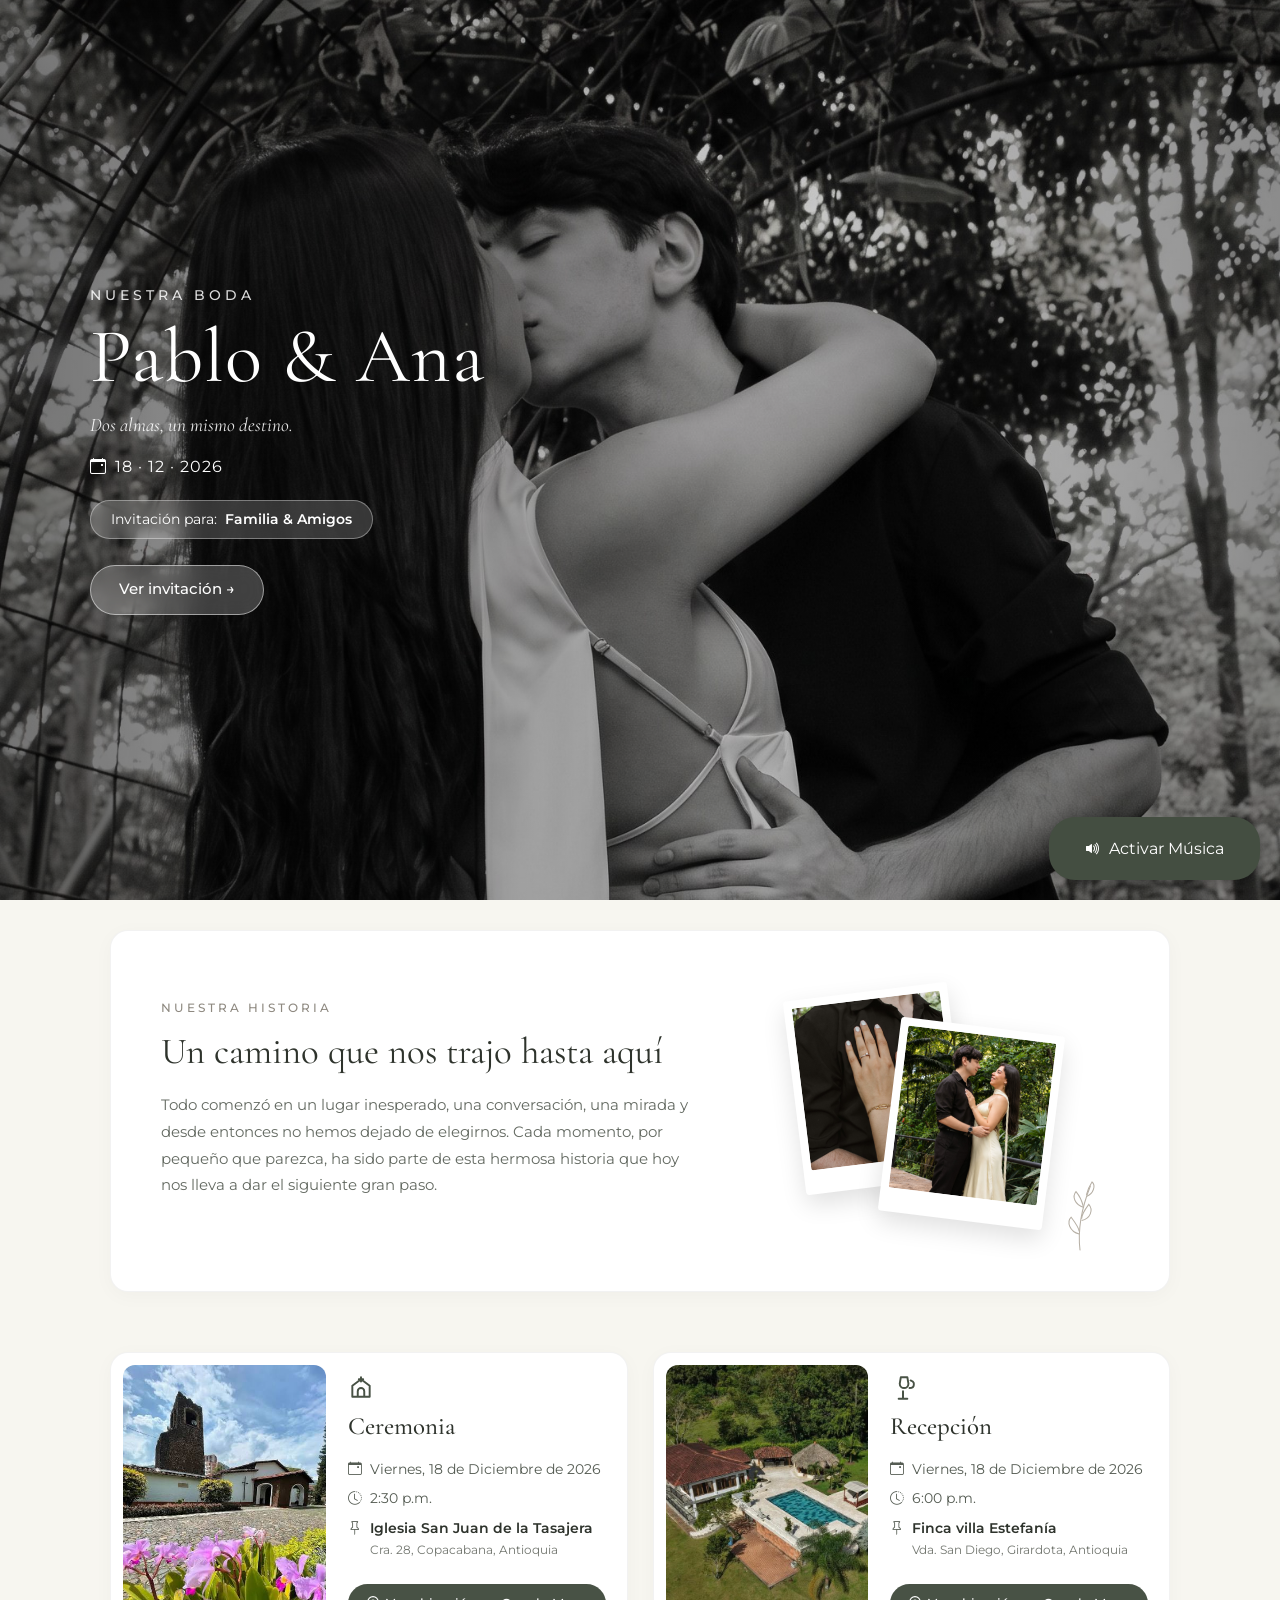
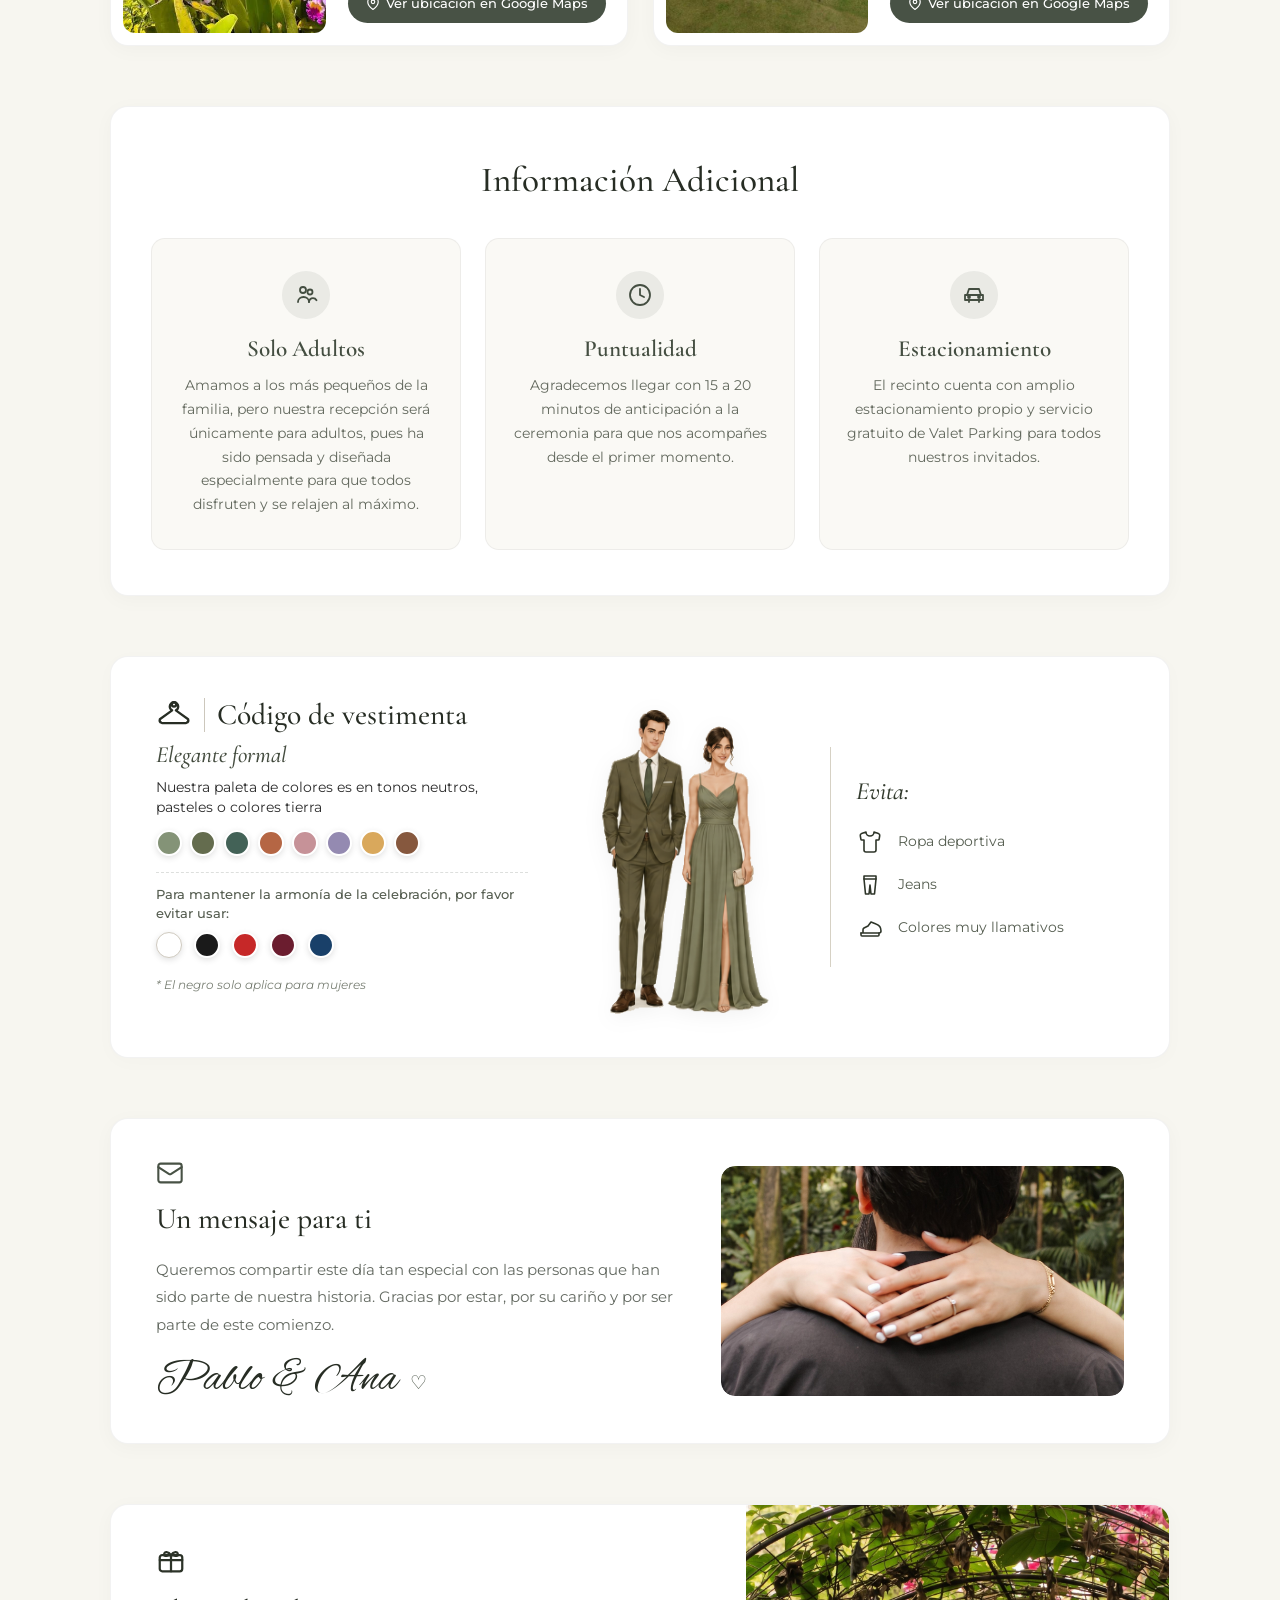
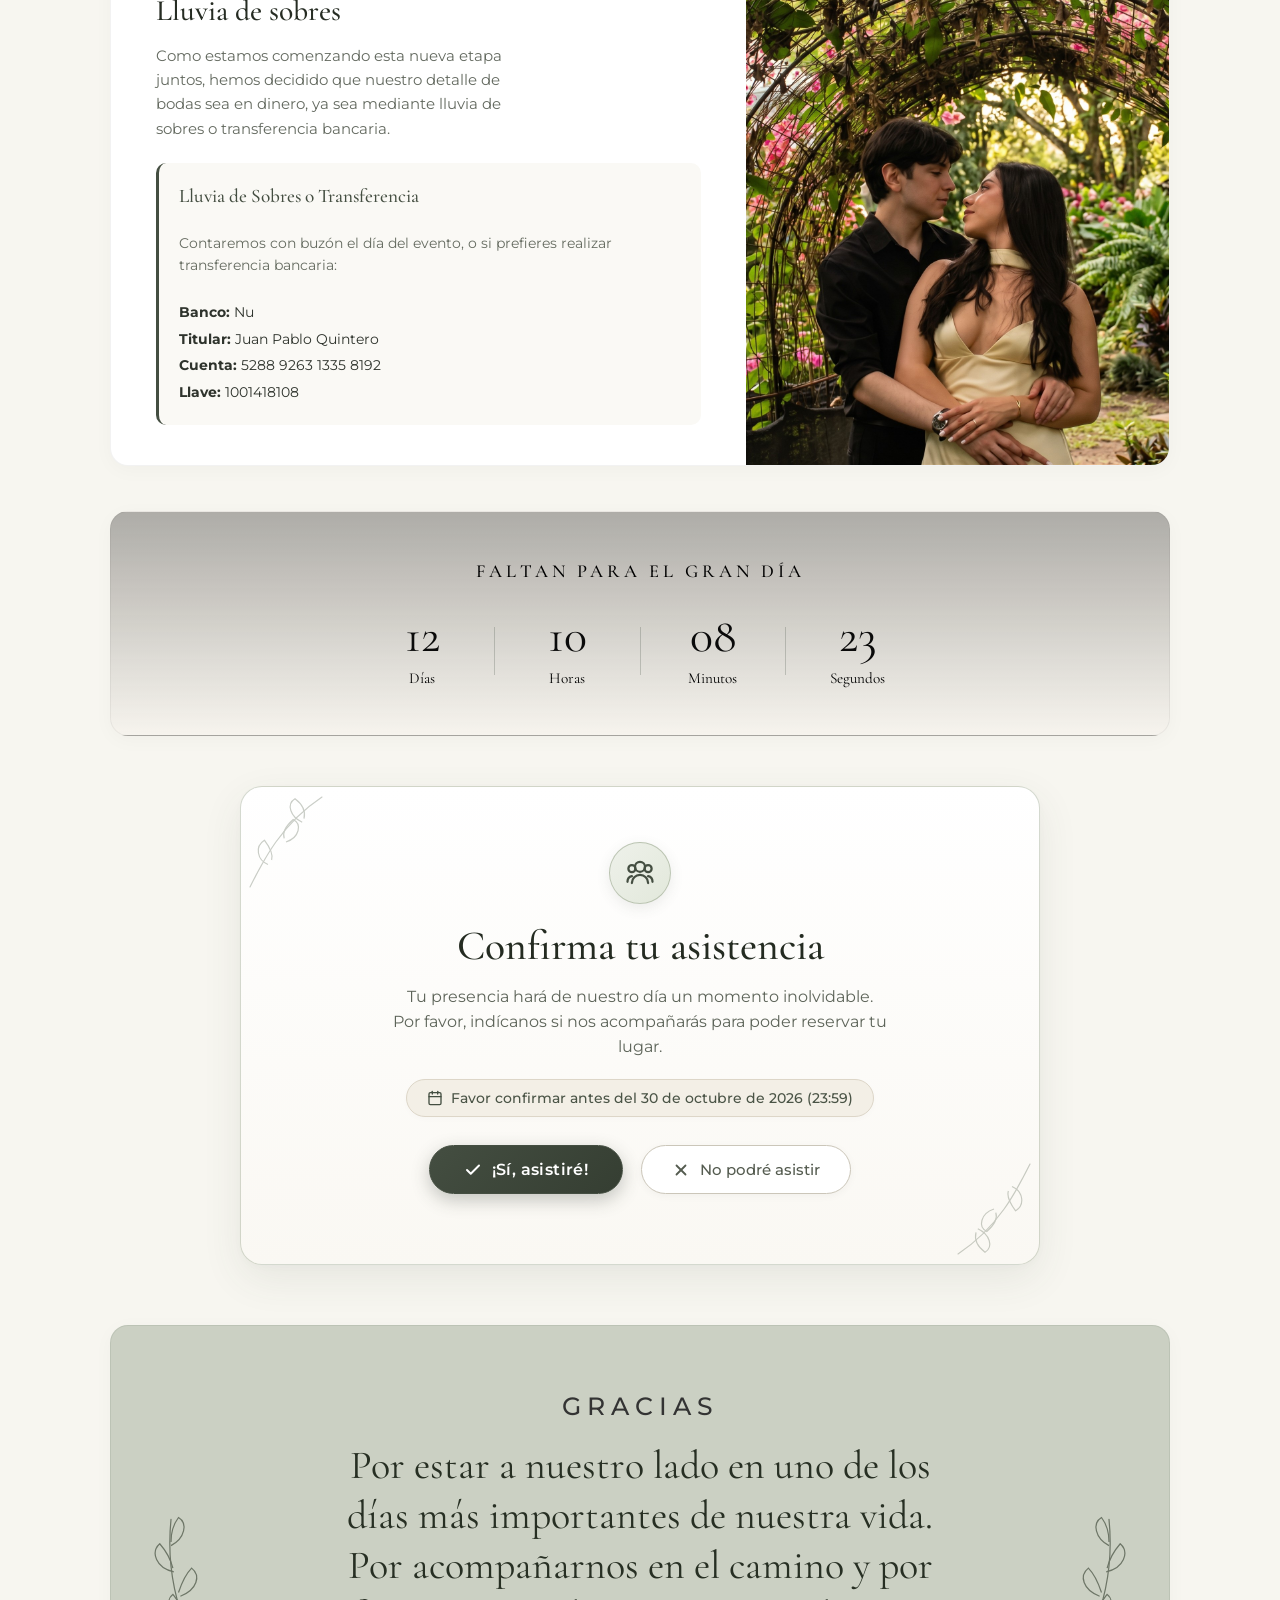
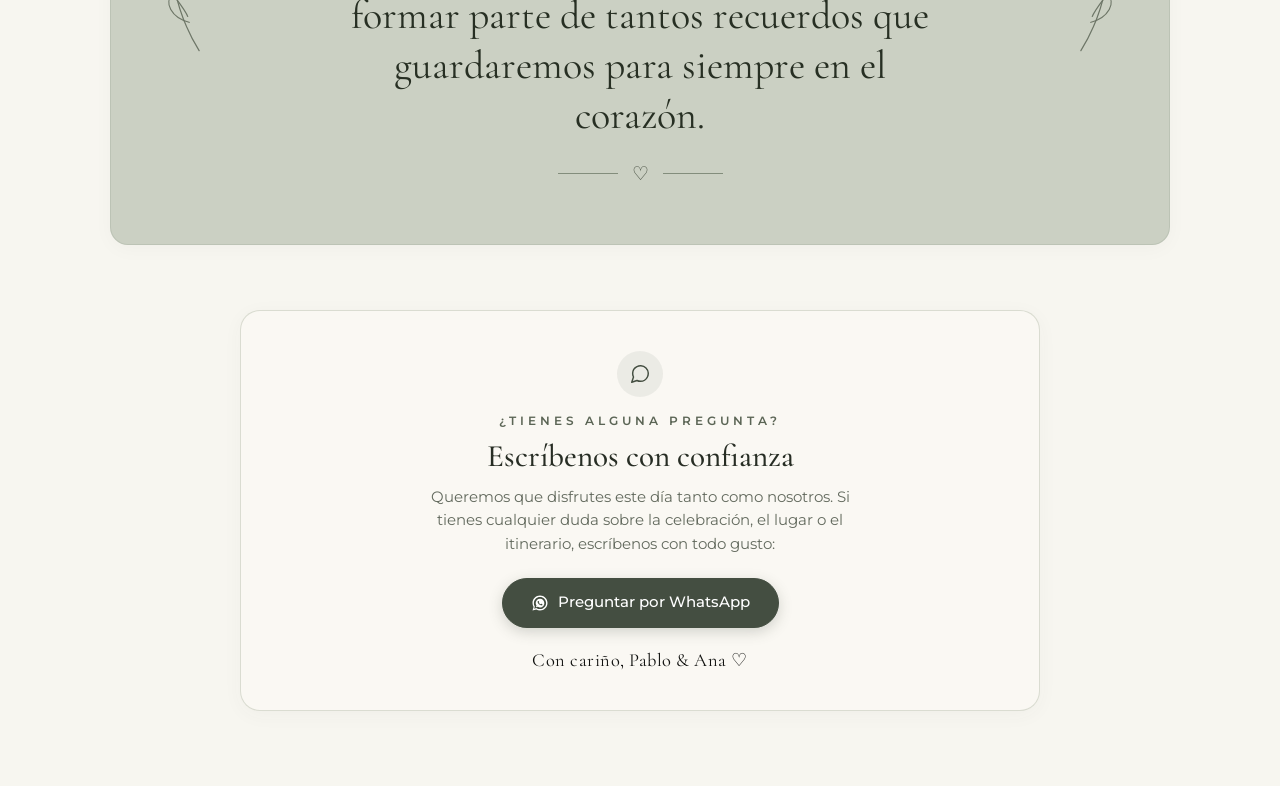
==== commit 501ed69b: "finalizada" ====
--- a/invitacion.html
+++ b/invitacion.html
@@ -1,567 +1,543 @@
 <!DOCTYPE html>
 <html lang="es">
 <head>
-    <meta charset="UTF-8">
-    <meta name="viewport" content="width=device-width, initial-scale=1.0">
-    <title>Nuestra Boda - Pablo &amp; Ana</title>
-    <link rel="stylesheet" href="style.css">
+<meta charset="UTF-8">
+<meta name="viewport" content="width=device-width, initial-scale=1.0">
+<title>Nuestra Boda - Pablo &amp; Ana</title>
+<link rel="stylesheet" href="style.css">
 </head>
 <body>
 
-    <!-- 1. Sección Principal (Hero) -->
-    <header class="seccion-portada">
-        <div class="contenido-portada">
-            <!-- Rama botánica decorativa -->
-
-
-            <div class="envoltorio-texto-portada">
-                <span class="subtitulo-portada">NUESTRA BODA</span>
-                <h1 class="titulo-portada">Pablo &amp; Ana</h1>
-                <p class="eslogan-portada">Dos almas, un mismo destino.</p>
-                <div class="fecha-portada">
+<!-- Sección Principal  -->
+<header class="seccion-portada">
+    <div class="contenido-portada">
+
+        <div class="envoltorio-texto-portada">
+            <span class="subtitulo-portada">NUESTRA BODA</span>
+            <h1 class="titulo-portada">Pablo &amp; Ana</h1>
+            <p class="eslogan-portada">Dos almas, un mismo destino.</p>
+            <div class="fecha-portada">
+                <i class="bi bi-calendar-event"></i>
+                <span>18 · 12 · 2026</span>
+            </div>
+
+            <div class="caja-invitado-portada">
+                <span>Invitación para:</span>
+                <strong id="guest-name">Cargando invitación...</strong>
+            </div>
+            <a href="#story" class="boton-portada">Ver invitación →</a>
+        </div>
+
+
+    </div>
+</header>
+
+<!-- Nuestra Historia -->
+<section id="story" class="seccion-historia">
+    <div class="tarjeta tarjeta-historia">
+        <div class="columna-texto-historia">
+            <span class="subtitulo-seccion">NUESTRA HISTORIA</span>
+            <h2 class="titulo-historia">Un camino que nos trajo hasta aquí</h2>
+            <p class="descripcion-historia">
+                Todo comenzó en un lugar inesperado, una conversación, una mirada y desde entonces no hemos dejado de elegirnos. Cada momento, por pequeño que parezca, ha sido parte de esta hermosa historia que hoy nos lleva a dar el siguiente gran paso.
+            </p>
+        </div>
+        <div class="columna-visual-historia">
+            <div class="grupo-polaroids">
+                <div class="elemento-polaroid polaroid-superior">
+                    <img src="./image/mano.jpg" alt="Momentos juntos">
+                </div>
+                <div class="elemento-polaroid polaroid-inferior">
+                    <img src="./image/mirada.jpg" alt="Anillos de compromiso">
+                </div>
+            </div>
+
+            <svg class="rama-botanica-historia" viewBox="0 0 100 100" fill="none" stroke="#9e9587" stroke-width="1.3">
+                <path d="M45 95 C 42 70, 48 40, 58 15" stroke-linecap="round"/>
+                <path d="M44 75 C 32 72, 28 60, 34 54 C 40 62, 44 68, 44 72"/>
+                <path d="M47 58 C 58 56, 62 45, 56 38 C 50 46, 47 52, 47 56"/>
+                <path d="M50 42 C 38 38, 35 28, 40 22 C 45 28, 48 36, 49 40"/>
+                <path d="M53 28 C 62 25, 65 14, 60 10 C 56 16, 54 22, 53 26"/>
+            </svg>
+        </div>
+    </div>
+</section>
+
+<!-- Ubicaciones (Ceremonia y Recepción) -->
+<section id="locations" class="seccion-ubicaciones">
+    <div class="tarjeta tarjeta-ubicacion">
+        <div class="envoltorio-imagen-ubicacion">
+            <img src="./image/ceremonia.png" alt="Ceremonia Iglesia">
+        </div>
+        <div class="informacion-ubicacion">
+            <div class="icono-ubicacion">
+                <svg viewBox="0 0 24 24" fill="none" stroke="currentColor" stroke-width="1.8" stroke-linecap="round" stroke-linejoin="round">
+                    <path d="M12 2v4M10 4h4M4 10l8-6 8 6v10H4V10zM9 20v-5a3 3 0 0 1 6 0v5"></path>
+                </svg>
+            </div>
+            <h3>Ceremonia</h3>
+            <ul class="detalles-ubicacion">
+                <li>
                     <i class="bi bi-calendar-event"></i>
-                    <span>18 · 12 · 2026</span>
-                </div>
-                <!-- Badge del invitado conectado a JS -->
-                <div class="caja-invitado-portada">
-                    <span>Invitación para:</span>
-                    <strong id="guest-name">Cargando invitación...</strong>
-                </div>
-                <a href="#story" class="boton-portada">Ver invitación →</a>
-            </div>
-
-
-        </div>
-    </header>
-
-    <!-- 2. Nuestra Historia -->
-    <section id="story" class="seccion-historia">
-        <div class="tarjeta tarjeta-historia">
-            <div class="columna-texto-historia">
-                <span class="subtitulo-seccion">NUESTRA HISTORIA</span>
-                <h2 class="titulo-historia">Un camino que nos trajo hasta aquí</h2>
-                <p class="descripcion-historia">
-                    Todo comenzó en un lugar inesperado, una conversación, una mirada y desde entonces no hemos dejado de elegirnos. Cada momento, por pequeño que parezca, ha sido parte de esta hermosa historia que hoy nos lleva a dar el siguiente gran paso.
-                </p>
-            </div>
-            <div class="columna-visual-historia">
-                <div class="grupo-polaroids">
-                    <div class="elemento-polaroid polaroid-superior">
-                        <img src="./image/mano.jpg" alt="Momentos juntos">
+                    <span>Viernes, 18 de Diciembre de 2026</span>
+                </li>
+                <li>
+                    <i class="bi bi-clock-history"></i>
+                    <span>2:30 p.m.</span>
+                </li>
+                <li>
+                    <i class="bi bi-pin"></i>
+                    <div class="texto-direccion">
+                        <strong>Iglesia San Juan de la Tasajera</strong>
+                        <span>Cra. 28, Copacabana, Antioquia</span>
                     </div>
-                    <div class="elemento-polaroid polaroid-inferior">
-                        <img src="./image/mirada.jpg" alt="Anillos de compromiso">
+                </li>
+            </ul>
+            <a href="https://maps.app.goo.gl/pg5reoDZuGwxTWHy7" target="_blank" class="boton-ubicacion">
+                <svg class="icono-pin-boton" viewBox="0 0 24 24" fill="none" stroke="currentColor" stroke-width="2">
+                    <path d="M21 10c0 7-9 13-9 13s-9-6-9-13a9 9 0 0 1 18 0z"></path>
+                    <circle cx="12" cy="10" r="3"></circle>
+                </svg>
+                Ver ubicación en Google Maps
+            </a>
+        </div>
+    </div>
+
+    <div class="tarjeta tarjeta-ubicacion">
+        <div class="envoltorio-imagen-ubicacion">
+            <img src="./image/finca.png" alt="Recepción Hacienda">
+        </div>
+        <div class="informacion-ubicacion">
+            <div class="icono-ubicacion">
+                <svg viewBox="0 0 24 24" fill="none" stroke="currentColor" stroke-width="1.8" stroke-linecap="round" stroke-linejoin="round">
+                    <path d="M8 22h8M12 15v7M16 2l1 6a4 4 0 0 1-4 4 4 4 0 0 1-4-4l1-6h6z"></path>
+                    <path d="M19 5l2 1a3 3 0 0 1 1 3c0 2-2 3-4 3"></path>
+                </svg>
+            </div>
+            <h3>Recepción</h3>
+            <ul class="detalles-ubicacion">
+                <li>
+                    <i class="bi bi-calendar-event"></i>
+                    <span>Viernes, 18 de Diciembre de 2026</span>
+                </li>
+                <li>
+                    <i class="bi bi-clock-history"></i>
+                    <span>6:00 p.m.</span>
+                </li>
+                <li>
+                    <i class="bi bi-pin"></i>
+                    <div class="texto-direccion">
+                        <strong>Finca villa Estefanía</strong>
+                        <span>Vda. San Diego, Girardota, Antioquia</span>
                     </div>
-                </div>
-                <!-- Rama botánica decorativa -->
-                <svg class="rama-botanica-historia" viewBox="0 0 100 100" fill="none" stroke="#9e9587" stroke-width="1.3">
-                    <path d="M45 95 C 42 70, 48 40, 58 15" stroke-linecap="round"/>
-                    <path d="M44 75 C 32 72, 28 60, 34 54 C 40 62, 44 68, 44 72"/>
-                    <path d="M47 58 C 58 56, 62 45, 56 38 C 50 46, 47 52, 47 56"/>
-                    <path d="M50 42 C 38 38, 35 28, 40 22 C 45 28, 48 36, 49 40"/>
-                    <path d="M53 28 C 62 25, 65 14, 60 10 C 56 16, 54 22, 53 26"/>
-                </svg>
-            </div>
-        </div>
-    </section>
-
-    <!-- 3. Ubicaciones (Ceremonia y Recepción) -->
-    <section id="locations" class="seccion-ubicaciones">
-        <!-- Tarjeta Ceremonia -->
-        <div class="tarjeta tarjeta-ubicacion">
-            <div class="envoltorio-imagen-ubicacion">
-                <img src="./image/ceremonia.png" alt="Ceremonia Iglesia">
-            </div>
-            <div class="informacion-ubicacion">
-                <div class="icono-ubicacion">
+                </li>
+            </ul>
+            <a href="https://maps.app.goo.gl/fKAaYeZw5DB3baYz5" target="_blank" class="boton-ubicacion">
+                <svg class="icono-pin-boton" viewBox="0 0 24 24" fill="none" stroke="currentColor" stroke-width="2">
+                    <path d="M21 10c0 7-9 13-9 13s-9-6-9-13a9 9 0 0 1 18 0z"></path>
+                    <circle cx="12" cy="10" r="3"></circle>
+                </svg>
+                Ver ubicación en Google Maps
+            </a>
+        </div>
+    </div>
+</section>
+
+<!-- Cuenta Regresiva -->
+
+    <section class="seccion-informacion">
+    <div class="tarjeta tarjeta-informacion">
+        <h3 class="titulo-informacion">Información Adicional</h3>
+        <div class="cuadricula-informacion">
+            <div class="elemento-informacion">
+                <div class="icono-informacion">
                     <svg viewBox="0 0 24 24" fill="none" stroke="currentColor" stroke-width="1.8" stroke-linecap="round" stroke-linejoin="round">
-                        <path d="M12 2v4M10 4h4M4 10l8-6 8 6v10H4V10zM9 20v-5a3 3 0 0 1 6 0v5"></path>
+                        <circle cx="9" cy="7" r="3"/>
+                        <circle cx="16" cy="9" r="2.5"/>
+                        <path d="M4 19c0-3 2.5-5 5.5-5s5.5 2 5.5 5"/>
+                        <path d="M15 19c0-2.2 1.8-3.8 4-3.8 1.5 0 2.8.8 3.5 2"/>
                     </svg>
                 </div>
-                <h3>Ceremonia</h3>
-                <ul class="detalles-ubicacion">
+                <h4>Solo Adultos</h4>
+                <p>Amamos a los más pequeños de la familia, pero nuestra recepción será únicamente para adultos, pues ha sido pensada y diseñada especialmente para que todos disfruten y se relajen al máximo.</p>
+            </div>
+
+            <div class="elemento-informacion">
+                <div class="icono-informacion">
+                    <svg viewBox="0 0 24 24" fill="none" stroke="currentColor" stroke-width="1.8" stroke-linecap="round" stroke-linejoin="round">
+                        <circle cx="12" cy="12" r="10"/>
+                        <polyline points="12 6 12 12 16 14"/>
+                    </svg>
+                </div>
+                <h4>Puntualidad</h4>
+                <p>Agradecemos llegar con 15 a 20 minutos de anticipación a la ceremonia para que nos acompañes desde el primer momento.</p>
+            </div>
+
+            <div class="elemento-informacion">
+                <div class="icono-informacion">
+                    <svg viewBox="0 0 24 24" fill="none" stroke="currentColor" stroke-width="1.8" stroke-linecap="round" stroke-linejoin="round">
+                        <path d="M5 17h14M7 17v2M17 17v2M5 12l2-6h10l2 6M3 12h18v5H3z"/>
+                        <circle cx="7" cy="14" r="1"/>
+                        <circle cx="17" cy="14" r="1"/>
+                    </svg>
+                </div>
+                <h4>Estacionamiento</h4>
+                <p>El recinto cuenta con amplio estacionamiento propio y servicio gratuito de Valet Parking para todos nuestros invitados.</p>
+            </div>
+        </div>
+    </div>
+</section>
+
+<!-- Código de Vestimenta -->
+<section class="seccion-vestimenta">
+    <div class="tarjeta tarjeta-vestimenta">
+        <div class="cuadricula-vestimenta">
+            <div class="columna-izquierda-vestimenta">
+                <div class="fila-encabezado-vestimenta">
+                    <div class="envoltorio-percha-vestimenta">
+                        <svg class="icono-percha" viewBox="0 0 24 24" fill="none" stroke="currentColor" stroke-width="1.6" stroke-linecap="round" stroke-linejoin="round">
+                            <path d="M12 3a3 3 0 0 0-3 3c0 1.2.7 2.2 1.7 2.7L2 15a2 2 0 0 0 1.2 2.5l.8.2h16l.8-.2A2 2 0 0 0 22 15l-8.7-6.3A3 3 0 0 0 15 6a3 3 0 0 0-3-3z"></path>
+                            <circle cx="12" cy="4.5" r="1.5"></circle>
+                        </svg>
+                    </div>
+                    <div class="separador-vertical-vestimenta"></div>
+                    <h3 class="titulo-vestimenta">Código de vestimenta</h3>
+                </div>
+
+                <p class="subtitulo-vestimenta">Elegante formal</p>
+                <p class="descripcion-vestimenta">Nuestra paleta de colores es en tonos neutros, pasteles o colores tierra</p>
+
+                <div class="muestras-colores-vestimenta">
+                    <span class="muestra-color" style="background-color: #849377;" title="Verde salvia"></span>
+                    <span class="muestra-color" style="background-color: #646c4e;" title="Olivo oscuro"></span>
+                    <span class="muestra-color" style="background-color: #436257;" title="Verde pino"></span>
+                    <span class="muestra-color" style="background-color: #b56644;" title="Terracota"></span>
+                    <span class="muestra-color" style="background-color: #c69298;" title="Rosa palo"></span>
+                    <span class="muestra-color" style="background-color: #948ab1;" title="Lavanda"></span>
+                    <span class="muestra-color" style="background-color: #d9a85c;" title="Mostaza cálido"></span>
+                    <span class="muestra-color" style="background-color: #86583e;" title="Canela tierra"></span>
+                </div>
+
+                <div class="bloque-colores-evitar">
+                    <p class="texto-colores-evitar">Para mantener la armonía de la celebración, por favor evitar usar:</p>
+                    <div class="muestras-colores-vestimenta muestras-colores-evitar">
+                        <div class="elemento-muestra-evitar" title="Blanco o similares">
+                            <span class="muestra-color muestra-color-evitar" style="background-color: #ffffff; border: 1.5px solid #d0cbc0;"></span>
+                        </div>
+                        <div class="elemento-muestra-evitar" title="Negro para las mujeres">
+                            <span class="muestra-color muestra-color-evitar" style="background-color: #1a1a1a;"></span>
+
+                        </div>
+                        <div class="elemento-muestra-evitar" title="Rojo">
+                            <span class="muestra-color muestra-color-evitar" style="background-color: #c62828;"></span>
+                        </div>
+                        <div class="elemento-muestra-evitar" title="Vinotinto">
+                            <span class="muestra-color muestra-color-evitar" style="background-color: #6b1d2f;"></span>
+                        </div>
+                        <div class="elemento-muestra-evitar" title="Azul oscuro">
+                            <span class="muestra-color muestra-color-evitar" style="background-color: #194069;"></span>
+                        </div>
+                    </div>
+                    <span class="nota-muestra-evitar">* El negro solo aplica para mujeres</span>
+                </div>
+            </div>
+
+            <div class="columna-centro-vestimenta">
+                <img src="./image/pareja-vestimenta.png?v=2" alt="Pareja con vestimenta elegante formal" class="imagen-pareja-vestimenta">
+            </div>
+
+            <div class="linea-divisora-vestimenta"></div>
+
+            <div class="columna-derecha-vestimenta">
+                <h4 class="titulo-evitar">Evita:</h4>
+                <ul class="lista-evitar">
                     <li>
-                        <i class="bi bi-calendar-event"></i>
-                        <span>Viernes, 18 de Diciembre de 2026</span>
+                        <div class="caja-icono-evitar">
+                            <svg viewBox="0 0 24 24" fill="none" stroke="currentColor" stroke-width="1.6" stroke-linecap="round" stroke-linejoin="round">
+                                <path d="M20.38 3.46 16 2a4 4 0 0 1-8 0L3.62 3.46a2 2 0 0 0-1.34 2.23l.58 3.47a1 1 0 0 0 .99.84H6v10a2 2 0 0 0 2 2h8a2 2 0 0 0 2-2V10h2.15a1 1 0 0 0 .99-.84l.58-3.47a2 2 0 0 0-1.34-2.23z"/>
+                            </svg>
+                        </div>
+                        <span>Ropa deportiva</span>
                     </li>
                     <li>
-                        <i class="bi bi-clock-history"></i>
-                        <span>2:30 p.m.</span>
+                        <div class="caja-icono-evitar">
+                            <svg viewBox="0 0 24 24" fill="none" stroke="currentColor" stroke-width="1.6" stroke-linecap="round" stroke-linejoin="round">
+                                <path d="M6 3h12v3l-1.5 15h-3.5l-1-9-1 9H7.5L6 6V3z"/>
+                                <line x1="6" y1="6" x2="18" y2="6"/>
+                            </svg>
+                        </div>
+                        <span>Jeans</span>
                     </li>
                     <li>
-                        <i class="bi bi-pin"></i>
-                        <div class="texto-direccion">
-                            <strong>Iglesia San Juan de la Tasajera</strong>
-                            <span>Cra. 28, Copacabana, Antioquia</span>
-                        </div>
+                        <div class="caja-icono-evitar">
+                            <svg viewBox="0 0 24 24" fill="none" stroke="currentColor" stroke-width="1.6" stroke-linecap="round" stroke-linejoin="round">
+                                <path d="M3 17h18a2 2 0 0 0 2-2c0-3-2-6-5-7l-5-2-3 4-4 2a2 2 0 0 0-1 1.7V17z"/>
+                                <path d="M3 17v2a1 1 0 0 0 1 1h16a1 1 0 0 0 1-1v-2"/>
+                            </svg>
+                        </div>
+                        <span>Colores muy llamativos</span>
                     </li>
                 </ul>
-                <a href="https://maps.app.goo.gl/pg5reoDZuGwxTWHy7" target="_blank" class="boton-ubicacion">
-                    <svg class="icono-pin-boton" viewBox="0 0 24 24" fill="none" stroke="currentColor" stroke-width="2">
-                        <path d="M21 10c0 7-9 13-9 13s-9-6-9-13a9 9 0 0 1 18 0z"></path>
-                        <circle cx="12" cy="10" r="3"></circle>
+            </div>
+        </div>
+    </div>
+</section>
+
+<!-- Un Mensaje Para Ti -->
+<section class="seccion-mensaje">
+    <div class="tarjeta tarjeta-mensaje">
+        <div class="columna-texto-mensaje">
+            <div class="icono-mensaje">
+                <svg viewBox="0 0 24 24" fill="none" stroke="currentColor" stroke-width="1.8" stroke-linecap="round" stroke-linejoin="round">
+                    <rect x="2" y="4" width="20" height="16" rx="2"></rect>
+                    <path d="m22 7-8.97 5.7a1.94 1.94 0 0 1-2.06 0L2 7"></path>
+                </svg>
+            </div>
+            <h3>Un mensaje para ti</h3>
+            <p class="cuerpo-mensaje">
+                Queremos compartir este día tan especial con las personas que han sido parte de nuestra historia. Gracias por estar, por su cariño y por ser parte de este comienzo.
+            </p>
+            <div class="envoltorio-firma-mensaje">
+                <p class="firma-mensaje">Pablo &amp; Ana</p>
+                <span class="corazon-firma">♡</span>
+            </div>
+        </div>
+        <div class="columna-foto-mensaje">
+            <img src="image/espalda.jpg" alt="Flores de boda" class="foto-mensaje">
+        </div>
+    </div>
+</section>
+
+<!-- Mesa de Regalos -->
+<section class="seccion-regalos">
+    <div class="tarjeta tarjeta-regalos">
+        <div class="distribucion-dividida-regalos">
+
+            <div class="columna-texto-regalos">
+                <div class="caja-icono-regalos">
+                    <svg viewBox="0 0 24 24" fill="none" stroke="currentColor" stroke-width="1.8" stroke-linecap="round" stroke-linejoin="round">
+                        <rect x="3" y="8" width="18" height="13" rx="2"></rect>
+                        <path d="M12 8v13"></path>
+                        <path d="M3 12h18"></path>
+                        <path d="M12 8c-2-3-5.5-3-5.5-0.5S10 8 12 8z"></path>
+                        <path d="M12 8c2-3 5.5-3 5.5-0.5S14 8 12 8z"></path>
                     </svg>
-                    Ver ubicación en Google Maps
-                </a>
-            </div>
-        </div>
-
-        <!-- Tarjeta Recepción -->
-        <div class="tarjeta tarjeta-ubicacion">
-            <div class="envoltorio-imagen-ubicacion">
-                <img src="./image/finca.png" alt="Recepción Hacienda">
-            </div>
-            <div class="informacion-ubicacion">
-                <div class="icono-ubicacion">
-                    <svg viewBox="0 0 24 24" fill="none" stroke="currentColor" stroke-width="1.8" stroke-linecap="round" stroke-linejoin="round">
-                        <path d="M8 22h8M12 15v7M16 2l1 6a4 4 0 0 1-4 4 4 4 0 0 1-4-4l1-6h6z"></path>
-                        <path d="M19 5l2 1a3 3 0 0 1 1 3c0 2-2 3-4 3"></path>
+                </div>
+                <h3 class="titulo-regalos">Lluvia de sobres</h3>
+                <p class="descripcion-regalos">
+                    Como estamos comenzando esta nueva etapa juntos, hemos decidido que nuestro detalle de bodas sea en dinero, ya sea mediante lluvia de sobres o transferencia bancaria.
+                </p>
+
+                <div class="detalles-expandibles-regalos" id="gifts-details">
+                    <div class="caja-datos-bancarios">
+                        <h4>Lluvia de Sobres o Transferencia</h4>
+                        <p>Contaremos con buzón el día del evento, o si prefieres realizar transferencia bancaria:</p>
+                        <div class="cuadricula-informacion-bancaria">
+                            <p><strong>Banco:</strong> Nu</p>
+                            <p><strong>Titular:</strong> Juan Pablo Quintero</p>
+                            <p><strong>Cuenta:</strong> 5288 9263 1335 8192</p>
+                            <p><strong>Llave:</strong> 1001418108</p>
+                        </div>
+                    </div>
+                </div>
+            </div>
+
+            <div class="columna-imagen-regalos">
+                <img src="./image/arco.jpg" alt="Obsequio de bodas con detalles florales" class="imagen-caja-regalos">
+            </div>
+        </div>
+    </div>
+</section>
+
+<!-- Información Adicional -->
+
+<section class="seccion-cuenta-regresiva">
+    <div class="tarjeta-cuenta-regresiva">
+        <div class="interior-cuenta-regresiva">
+            <h3 class="subtitulo-cuenta-regresiva">FALTAN PARA EL GRAN DÍA</h3>
+            <div id="timer">
+                <div class="columna-temporizador">
+                    <span id="dias">00</span>
+                    <p>Días</p>
+                </div>
+                <div class="divisor-temporizador"></div>
+                <div class="columna-temporizador">
+                    <span id="horas">00</span>
+                    <p>Horas</p>
+                </div>
+                <div class="divisor-temporizador"></div>
+                <div class="columna-temporizador">
+                    <span id="minutos">00</span>
+                    <p>Minutos</p>
+                </div>
+                <div class="divisor-temporizador"></div>
+                <div class="columna-temporizador">
+                    <span id="segundos">00</span>
+                    <p>Segundos</p>
+                </div>
+            </div>
+        </div>
+    </div>
+</section>
+
+<!-- 9. Confirmación de Asistencia (RSVP) -->
+<section class="seccion-confirmacion">
+    <div class="confirmacion tarjeta tarjeta-confirmacion">
+
+        <svg class="botanico-superior-izquierdo-confirmacion" viewBox="0 0 100 120" fill="none" stroke="#687361" stroke-width="1.3">
+            <path d="M10 110 C 25 80, 45 40, 90 10" stroke-linecap="round"/>
+            <path d="M30 85 C 18 80, 15 65, 26 58 C 32 66, 36 74, 34 80"/>
+            <path d="M50 60 C 65 55, 68 40, 58 35 C 50 42, 46 50, 48 56"/>
+            <path d="M68 38 C 55 32, 50 18, 60 12 C 68 18, 72 26, 70 34"/>
+        </svg>
+        <svg class="botanico-inferior-derecho-confirmacion" viewBox="0 0 100 120" fill="none" stroke="#687361" stroke-width="1.3">
+            <path d="M90 10 C 75 40, 55 80, 10 110" stroke-linecap="round"/>
+            <path d="M70 35 C 82 40, 85 55, 74 62 C 68 54, 64 46, 66 40"/>
+            <path d="M50 60 C 35 65, 32 80, 42 85 C 50 78, 54 70, 52 64"/>
+            <path d="M32 82 C 45 88, 50 102, 40 108 C 32 102, 28 94, 30 86"/>
+        </svg>
+
+        <div class="contenido-confirmacion">
+            <div class="envoltorio-icono-confirmacion">
+                <svg class="icono-confirmacion" viewBox="0 0 24 24" fill="none" stroke="currentColor" stroke-width="1.8" stroke-linecap="round" stroke-linejoin="round">
+                    <circle cx="12" cy="7" r="4"/>
+                    <path d="M5.5 20c0-3.6 2.9-6.5 6.5-6.5s6.5 2.9 6.5 6.5"/>
+                    <circle cx="18.5" cy="8.5" r="2.8"/>
+                    <path d="M18.5 14.5c1.8.4 3.5 2 3.5 4.5"/>
+                    <circle cx="5.5" cy="8.5" r="2.8"/>
+                    <path d="M5.5 14.5C3.7 14.9 2 16.5 2 19"/>
+                </svg>
+            </div>
+
+            <h3 class="titulo-confirmacion">Confirma tu asistencia</h3>
+            
+            <p class="subtitulo-confirmacion">
+                Tu presencia hará de nuestro día un momento inolvidable.<br>
+                Por favor, indícanos si nos acompañarás para poder reservar tu lugar.
+            </p>
+
+            <div class="aviso-confirmacion">
+                <svg class="icono-aviso-confirmacion" viewBox="0 0 24 24" fill="none" stroke="currentColor" stroke-width="2" stroke-linecap="round" stroke-linejoin="round">
+                    <rect x="3" y="4" width="18" height="18" rx="2" ry="2"></rect>
+                    <line x1="16" y1="2" x2="16" y2="6"></line>
+                    <line x1="8" y1="2" x2="8" y2="6"></line>
+                    <line x1="3" y1="10" x2="21" y2="10"></line>
+                </svg>
+                <span>Favor confirmar antes del 30 de octubre de 2026 (23:59)</span>
+            </div>
+
+            <div class="botones-confirmacion">
+                <button id="btn-yes" class="boton-rsvp boton-confirmar">
+                    <svg class="icono-boton-rsvp" viewBox="0 0 24 24" fill="none" stroke="currentColor" stroke-width="2.6" stroke-linecap="round" stroke-linejoin="round">
+                        <polyline points="20 6 9 17 4 12"></polyline>
                     </svg>
-                </div>
-                <h3>Recepción</h3>
-                <ul class="detalles-ubicacion">
-                    <li>
-                        <i class="bi bi-calendar-event"></i>
-                        <span>Viernes, 18 de Diciembre de 2026</span>
-                    </li>
-                    <li>
-                        <i class="bi bi-clock-history"></i>
-                        <span>6:00 p.m.</span>
-                    </li>
-                    <li>
-                        <i class="bi bi-pin"></i>
-                        <div class="texto-direccion">
-                            <strong>Finca villa Estefanía</strong>
-                            <span>Vda. San Diego, Girardota, Antioquia</span>
-                        </div>
-                    </li>
-                </ul>
-                <a href="https://maps.app.goo.gl/fKAaYeZw5DB3baYz5" target="_blank" class="boton-ubicacion">
-                    <svg class="icono-pin-boton" viewBox="0 0 24 24" fill="none" stroke="currentColor" stroke-width="2">
-                        <path d="M21 10c0 7-9 13-9 13s-9-6-9-13a9 9 0 0 1 18 0z"></path>
-                        <circle cx="12" cy="10" r="3"></circle>
+                    <span>¡Sí, asistiré!</span>
+                </button>
+                <button id="btn-no" class="boton-rsvp boton-declinar">
+                    <svg class="icono-boton-rsvp" viewBox="0 0 24 24" fill="none" stroke="currentColor" stroke-width="2.4" stroke-linecap="round" stroke-linejoin="round">
+                        <line x1="18" y1="6" x2="6" y2="18"></line>
+                        <line x1="6" y1="6" x2="18" y2="18"></line>
                     </svg>
-                    Ver ubicación en Google Maps
-                </a>
-            </div>
-        </div>
-    </section>
-
-    <!-- 4. Cuenta Regresiva -->
-
-        <section class="seccion-informacion">
-        <div class="tarjeta tarjeta-informacion">
-            <h3 class="titulo-informacion">Información Adicional</h3>
-            <div class="cuadricula-informacion">
-                <!-- Solo Adultos -->
-                <div class="elemento-informacion">
-                    <div class="icono-informacion">
-                        <svg viewBox="0 0 24 24" fill="none" stroke="currentColor" stroke-width="1.8" stroke-linecap="round" stroke-linejoin="round">
-                            <circle cx="9" cy="7" r="3"/>
-                            <circle cx="16" cy="9" r="2.5"/>
-                            <path d="M4 19c0-3 2.5-5 5.5-5s5.5 2 5.5 5"/>
-                            <path d="M15 19c0-2.2 1.8-3.8 4-3.8 1.5 0 2.8.8 3.5 2"/>
-                        </svg>
-                    </div>
-                    <h4>Solo Adultos</h4>
-                    <p>Amamos a los más pequeños de la familia, pero nuestra recepción será únicamente para adultos, pues ha sido pensada y diseñada especialmente para que todos disfruten y se relajen al máximo.</p>
-                </div>
-
-                <!-- Puntualidad -->
-                <div class="elemento-informacion">
-                    <div class="icono-informacion">
-                        <svg viewBox="0 0 24 24" fill="none" stroke="currentColor" stroke-width="1.8" stroke-linecap="round" stroke-linejoin="round">
-                            <circle cx="12" cy="12" r="10"/>
-                            <polyline points="12 6 12 12 16 14"/>
-                        </svg>
-                    </div>
-                    <h4>Puntualidad</h4>
-                    <p>Agradecemos llegar con 15 a 20 minutos de anticipación a la ceremonia para que nos acompañes desde el primer momento.</p>
-                </div>
-
-                <!-- Estacionamiento -->
-                <div class="elemento-informacion">
-                    <div class="icono-informacion">
-                        <svg viewBox="0 0 24 24" fill="none" stroke="currentColor" stroke-width="1.8" stroke-linecap="round" stroke-linejoin="round">
-                            <path d="M5 17h14M7 17v2M17 17v2M5 12l2-6h10l2 6M3 12h18v5H3z"/>
-                            <circle cx="7" cy="14" r="1"/>
-                            <circle cx="17" cy="14" r="1"/>
-                        </svg>
-                    </div>
-                    <h4>Estacionamiento</h4>
-                    <p>El recinto cuenta con amplio estacionamiento propio y servicio gratuito de Valet Parking para todos nuestros invitados.</p>
-                </div>
-            </div>
-        </div>
-    </section>
-
-    <!-- 5. Código de Vestimenta -->
-    <section class="seccion-vestimenta">
-        <div class="tarjeta tarjeta-vestimenta">
-            <div class="cuadricula-vestimenta">
-                <!-- Columna Izquierda: Información de vestimenta y paletas de colores -->
-                <div class="columna-izquierda-vestimenta">
-                    <div class="fila-encabezado-vestimenta">
-                        <div class="envoltorio-percha-vestimenta">
-                            <svg class="icono-percha" viewBox="0 0 24 24" fill="none" stroke="currentColor" stroke-width="1.6" stroke-linecap="round" stroke-linejoin="round">
-                                <path d="M12 3a3 3 0 0 0-3 3c0 1.2.7 2.2 1.7 2.7L2 15a2 2 0 0 0 1.2 2.5l.8.2h16l.8-.2A2 2 0 0 0 22 15l-8.7-6.3A3 3 0 0 0 15 6a3 3 0 0 0-3-3z"></path>
-                                <circle cx="12" cy="4.5" r="1.5"></circle>
-                            </svg>
-                        </div>
-                        <div class="separador-vertical-vestimenta"></div>
-                        <h3 class="titulo-vestimenta">Código de vestimenta</h3>
-                    </div>
-
-                    <p class="subtitulo-vestimenta">Elegante formal</p>
-                    <p class="descripcion-vestimenta">Nuestra paleta de colores es en tonos neutros, pasteles o colores tierra</p>
-
-                    <!-- Paleta de 8 tonos sugeridos -->
-                    <div class="muestras-colores-vestimenta">
-                        <span class="muestra-color" style="background-color: #849377;" title="Verde salvia"></span>
-                        <span class="muestra-color" style="background-color: #646c4e;" title="Olivo oscuro"></span>
-                        <span class="muestra-color" style="background-color: #436257;" title="Verde pino"></span>
-                        <span class="muestra-color" style="background-color: #b56644;" title="Terracota"></span>
-                        <span class="muestra-color" style="background-color: #c69298;" title="Rosa palo"></span>
-                        <span class="muestra-color" style="background-color: #948ab1;" title="Lavanda"></span>
-                        <span class="muestra-color" style="background-color: #d9a85c;" title="Mostaza cálido"></span>
-                        <span class="muestra-color" style="background-color: #86583e;" title="Canela tierra"></span>
-                    </div>
-
-                    <!-- Colores a evitar -->
-                    <div class="bloque-colores-evitar">
-                        <p class="texto-colores-evitar">Para mantener la armonía de la celebración, por favor evitar usar:</p>
-                        <div class="muestras-colores-vestimenta muestras-colores-evitar">
-                            <div class="elemento-muestra-evitar" title="Blanco o similares">
-                                <span class="muestra-color muestra-color-evitar" style="background-color: #ffffff; border: 1.5px solid #d0cbc0;"></span>
-                            </div>
-                            <div class="elemento-muestra-evitar" title="Negro para las mujeres">
-                                <span class="muestra-color muestra-color-evitar" style="background-color: #1a1a1a;"></span>
-
-                            </div>
-                            <div class="elemento-muestra-evitar" title="Rojo">
-                                <span class="muestra-color muestra-color-evitar" style="background-color: #c62828;"></span>
-                            </div>
-                            <div class="elemento-muestra-evitar" title="Vinotinto">
-                                <span class="muestra-color muestra-color-evitar" style="background-color: #6b1d2f;"></span>
-                            </div>
-                            <div class="elemento-muestra-evitar" title="Azul oscuro">
-                                <span class="muestra-color muestra-color-evitar" style="background-color: #194069;"></span>
-                            </div>
-                        </div>
-                        <span class="nota-muestra-evitar">* El negro solo aplica para mujeres</span>
-                    </div>
-                </div>
-
-                <!-- Columna Central: Ilustración elegante de la pareja en traje formal verde olivo -->
-                <div class="columna-centro-vestimenta">
-                    <img src="./image/pareja-vestimenta.png?v=2" alt="Pareja con vestimenta elegante formal" class="imagen-pareja-vestimenta">
-                </div>
-
-                <!-- Divisor vertical central-derecha -->
-                <div class="linea-divisora-vestimenta"></div>
-
-                <!-- Columna Derecha: Prendas a evitar con iconos de línea fina -->
-                <div class="columna-derecha-vestimenta">
-                    <h4 class="titulo-evitar">Evita:</h4>
-                    <ul class="lista-evitar">
-                        <li>
-                            <div class="caja-icono-evitar">
-                                <svg viewBox="0 0 24 24" fill="none" stroke="currentColor" stroke-width="1.6" stroke-linecap="round" stroke-linejoin="round">
-                                    <path d="M20.38 3.46 16 2a4 4 0 0 1-8 0L3.62 3.46a2 2 0 0 0-1.34 2.23l.58 3.47a1 1 0 0 0 .99.84H6v10a2 2 0 0 0 2 2h8a2 2 0 0 0 2-2V10h2.15a1 1 0 0 0 .99-.84l.58-3.47a2 2 0 0 0-1.34-2.23z"/>
-                                </svg>
-                            </div>
-                            <span>Ropa deportiva</span>
-                        </li>
-                        <li>
-                            <div class="caja-icono-evitar">
-                                <svg viewBox="0 0 24 24" fill="none" stroke="currentColor" stroke-width="1.6" stroke-linecap="round" stroke-linejoin="round">
-                                    <path d="M6 3h12v3l-1.5 15h-3.5l-1-9-1 9H7.5L6 6V3z"/>
-                                    <line x1="6" y1="6" x2="18" y2="6"/>
-                                </svg>
-                            </div>
-                            <span>Jeans</span>
-                        </li>
-                        <li>
-                            <div class="caja-icono-evitar">
-                                <svg viewBox="0 0 24 24" fill="none" stroke="currentColor" stroke-width="1.6" stroke-linecap="round" stroke-linejoin="round">
-                                    <path d="M3 17h18a2 2 0 0 0 2-2c0-3-2-6-5-7l-5-2-3 4-4 2a2 2 0 0 0-1 1.7V17z"/>
-                                    <path d="M3 17v2a1 1 0 0 0 1 1h16a1 1 0 0 0 1-1v-2"/>
-                                </svg>
-                            </div>
-                            <span>Colores muy llamativos</span>
-                        </li>
-                    </ul>
-                </div>
-            </div>
-        </div>
-    </section>
-
-    <!-- 6. Un Mensaje Para Ti -->
-    <section class="seccion-mensaje">
-        <div class="tarjeta tarjeta-mensaje">
-            <div class="columna-texto-mensaje">
-                <div class="icono-mensaje">
-                    <svg viewBox="0 0 24 24" fill="none" stroke="currentColor" stroke-width="1.8" stroke-linecap="round" stroke-linejoin="round">
-                        <rect x="2" y="4" width="20" height="16" rx="2"></rect>
-                        <path d="m22 7-8.97 5.7a1.94 1.94 0 0 1-2.06 0L2 7"></path>
-                    </svg>
-                </div>
-                <h3>Un mensaje para ti</h3>
-                <p class="cuerpo-mensaje">
-                    Queremos compartir este día tan especial con las personas que han sido parte de nuestra historia. Gracias por estar, por su cariño y por ser parte de este comienzo.
-                </p>
-                <div class="envoltorio-firma-mensaje">
-                    <p class="firma-mensaje">Pablo &amp; Ana</p>
-                    <span class="corazon-firma">♡</span>
-                </div>
-            </div>
-            <div class="columna-foto-mensaje">
-                <img src="image/espalda.jpg" alt="Flores de boda" class="foto-mensaje">
-            </div>
-        </div>
-    </section>
-
-    <!-- 7. Mesa de Regalos -->
-    <section class="seccion-regalos">
-        <div class="tarjeta tarjeta-regalos">
-            <div class="distribucion-dividida-regalos">
-                <!-- Columna Izquierda: Información de Regalos -->
-                <div class="columna-texto-regalos">
-                    <div class="caja-icono-regalos">
-                        <svg viewBox="0 0 24 24" fill="none" stroke="currentColor" stroke-width="1.8" stroke-linecap="round" stroke-linejoin="round">
-                            <rect x="3" y="8" width="18" height="13" rx="2"></rect>
-                            <path d="M12 8v13"></path>
-                            <path d="M3 12h18"></path>
-                            <path d="M12 8c-2-3-5.5-3-5.5-0.5S10 8 12 8z"></path>
-                            <path d="M12 8c2-3 5.5-3 5.5-0.5S14 8 12 8z"></path>
-                        </svg>
-                    </div>
-                    <h3 class="titulo-regalos">Lluvia de sobres</h3>
-                    <p class="descripcion-regalos">
-                        Como estamos comenzando esta nueva etapa juntos, hemos decidido que nuestro detalle de bodas sea en dinero, ya sea mediante lluvia de sobres o transferencia bancaria.
-                    </p>
-                    
-
-
-                    <!-- Desplegable con la información bancaria y lluvia de sobres -->
-                    <div class="detalles-expandibles-regalos" id="gifts-details">
-                        <div class="caja-datos-bancarios">
-                            <h4>Lluvia de Sobres o Transferencia</h4>
-                            <p>Contaremos con buzón el día del evento, o si prefieres realizar transferencia bancaria:</p>
-                            <div class="cuadricula-informacion-bancaria">
-                                <p><strong>Banco:</strong> Nu</p>
-                                <p><strong>Titular:</strong> Juan Pablo Quintero</p>
-                                <p><strong>Cuenta:</strong> 5288 9263 1335 8192</p>
-                                <p><strong>Llave:</strong> 1001418108</p>
-                            </div>
-                        </div>
-                    </div>
-                </div>
-
-                <!-- Columna Derecha: Foto del obsequio con follaje verde -->
-                <div class="columna-imagen-regalos">
-                    <img src="./image/arco.jpg" alt="Obsequio de bodas con detalles florales" class="imagen-caja-regalos">
-                </div>
-            </div>
-        </div>
-    </section>
-
-    <!-- 8. Información Adicional -->
-
-
-    <section class="seccion-cuenta-regresiva">
-        <div class="tarjeta-cuenta-regresiva">
-            <div class="interior-cuenta-regresiva">
-                <h3 class="subtitulo-cuenta-regresiva">FALTAN PARA EL GRAN DÍA</h3>
-                <div id="timer">
-                    <div class="columna-temporizador">
-                        <span id="dias">00</span>
-                        <p>Días</p>
-                    </div>
-                    <div class="divisor-temporizador"></div>
-                    <div class="columna-temporizador">
-                        <span id="horas">00</span>
-                        <p>Horas</p>
-                    </div>
-                    <div class="divisor-temporizador"></div>
-                    <div class="columna-temporizador">
-                        <span id="minutos">00</span>
-                        <p>Minutos</p>
-                    </div>
-                    <div class="divisor-temporizador"></div>
-                    <div class="columna-temporizador">
-                        <span id="segundos">00</span>
-                        <p>Segundos</p>
-                    </div>
-                </div>
-            </div>
-        </div>
-    </section>
-
-    <!-- 9. Confirmación de Asistencia (RSVP) -->
-    <section class="seccion-confirmacion">
-        <div class="confirmacion tarjeta tarjeta-confirmacion">
-            <!-- Ramas decorativas botánicas en esquinas -->
-            <svg class="botanico-superior-izquierdo-confirmacion" viewBox="0 0 100 120" fill="none" stroke="#687361" stroke-width="1.3">
-                <path d="M10 110 C 25 80, 45 40, 90 10" stroke-linecap="round"/>
-                <path d="M30 85 C 18 80, 15 65, 26 58 C 32 66, 36 74, 34 80"/>
-                <path d="M50 60 C 65 55, 68 40, 58 35 C 50 42, 46 50, 48 56"/>
-                <path d="M68 38 C 55 32, 50 18, 60 12 C 68 18, 72 26, 70 34"/>
+                    <span>No podré asistir</span>
+                </button>
+            </div>
+            
+            <p id="mensaje-estado"></p>
+        </div>
+    </div>
+</section>
+
+
+
+<!-- Agradecimiento -->
+<section class="seccion-agradecimiento">
+    <div class="tarjeta tarjeta-agradecimiento">
+        <svg class="rama-izquierda-agradecimiento" viewBox="0 0 80 160" fill="none" stroke="#5d6657" stroke-width="1.3">
+            <path d="M70 150 C 45 110, 35 60, 40 10" stroke-linecap="round"/>
+            <path d="M60 120 C 40 115, 32 98, 42 90 C 48 98, 56 108, 58 114"/>
+            <path d="M50 92 C 68 85, 72 70, 62 62 C 54 70, 50 82, 48 88"/>
+            <path d="M43 66 C 24 62, 18 45, 28 36 C 35 44, 40 54, 42 62"/>
+            <path d="M40 38 C 55 30, 58 14, 48 8 C 42 16, 40 26, 40 34"/>
+        </svg>
+
+        <svg class="rama-derecha-agradecimiento" viewBox="0 0 80 160" fill="none" stroke="#5d6657" stroke-width="1.3">
+            <path d="M10 150 C 35 110, 45 60, 40 10" stroke-linecap="round"/>
+            <path d="M20 120 C 40 115, 48 98, 38 90 C 32 98, 24 108, 22 114"/>
+            <path d="M30 92 C 12 85, 8 70, 18 62 C 26 70, 30 82, 32 88"/>
+            <path d="M37 66 C 56 62, 62 45, 52 36 C 45 44, 40 54, 38 62"/>
+            <path d="M40 38 C 25 30, 22 14, 32 8 C 38 16, 40 26, 40 34"/>
+        </svg>
+
+        <div class="interior-agradecimiento">
+            <span class="subtitulo-agradecimiento">GRACIAS</span>
+            <h3 class="titulo-agradecimiento">Por estar a nuestro lado en uno de los días más importantes de nuestra vida. Por acompañarnos en el camino y por formar parte de tantos recuerdos que guardaremos para siempre en el corazón.
+            </h3>
+            <div class="divisor-agradecimiento">
+                <span class="linea-agradecimiento"></span>
+                <span class="corazon-agradecimiento">♡</span>
+                <span class="linea-agradecimiento"></span>
+            </div>
+        </div>
+    </div>
+
+    <!-- Reproductor de audio de fondo -->
+    <audio id="musica-fondo" loop preload="auto" playsinline webkit-playsinline>
+        <source src="./music/risk.mp4" type="audio/mp4">
+        <source src="./music/risk.mp4" type="audio/mpeg">
+        <source src="./music/risk.mp4">
+        Tu navegador no soporta el elemento de audio.
+    </audio>
+    <button id="btn-musica" class="boton-musica-flotante">
+         Pausar Música
+    </button>
+</section>
+
+<!-- 11. Dudas y Contacto  -->
+<section class="seccion-contacto">
+    <div class="tarjeta tarjeta-contacto">
+        <div class="burbuja-icono-contacto">
+            <svg viewBox="0 0 24 24" fill="none" stroke="currentColor" stroke-width="1.6" stroke-linecap="round" stroke-linejoin="round">
+                <path d="M21 11.5a8.38 8.38 0 0 1-.9 3.8 8.5 8.5 0 0 1-7.6 4.7 8.38 8.38 0 0 1-3.8-.9L3 21l1.9-5.7a8.38 8.38 0 0 1-.9-3.8 8.5 8.5 0 0 1 4.7-7.6 8.38 8.38 0 0 1 3.8-.9h.5a8.48 8.48 0 0 1 8 8v.5z"/>
             </svg>
-            <svg class="botanico-inferior-derecho-confirmacion" viewBox="0 0 100 120" fill="none" stroke="#687361" stroke-width="1.3">
-                <path d="M90 10 C 75 40, 55 80, 10 110" stroke-linecap="round"/>
-                <path d="M70 35 C 82 40, 85 55, 74 62 C 68 54, 64 46, 66 40"/>
-                <path d="M50 60 C 35 65, 32 80, 42 85 C 50 78, 54 70, 52 64"/>
-                <path d="M32 82 C 45 88, 50 102, 40 108 C 32 102, 28 94, 30 86"/>
+        </div>
+        
+        <span class="subtitulo-contacto">¿TIENES ALGUNA PREGUNTA?</span>
+        <h3 class="titulo-contacto">Escríbenos con confianza</h3>
+        <p class="descripcion-contacto">
+            Queremos que disfrutes este día tanto como nosotros. Si tienes cualquier duda sobre la celebración, el lugar o el itinerario, escríbenos con todo gusto:
+        </p>
+        
+        <a href="https://wa.me/573107121127?text=Hola,%20Tengo%20una%20duda%20sobre%20la%20boda,%20mi%20nombre%20es%20" 
+           target="_blank" 
+           rel="noopener noreferrer" 
+           class="boton-whatsapp-boda">
+            <svg class="icono-whatsapp" viewBox="0 0 24 24" fill="currentColor">
+                <path d="M12.031 6.172c-3.181 0-5.767 2.586-5.768 5.766-.001 1.298.38 2.27 1.019 3.287l-.711 2.592 2.654-.696c.969.54 2.012.83 2.806.83 3.18 0 5.767-2.587 5.768-5.766.001-3.182-2.585-5.769-5.768-5.769zm3.364 8.163c-.144.405-.837.774-1.17.824-.312.045-.698.077-2.115-.508-1.554-.643-2.571-2.222-2.65-2.326-.078-.103-.625-.832-.625-1.587 0-.754.394-1.127.534-1.282.14-.156.305-.195.407-.195.101 0 .203.001.291.006.094.005.221-.035.344.262.126.305.431 1.05.469 1.127.038.077.064.168.013.27-.051.103-.077.167-.153.256-.076.089-.16.198-.229.266-.077.076-.157.158-.068.311.089.153.396.654.85 1.058.585.521 1.078.683 1.231.76.153.076.242.064.331-.039.09-.102.382-.444.484-.596.102-.153.203-.127.343-.076.14.051.889.419 1.042.495.153.077.254.115.292.179.038.064.038.371-.106.776z"/>
+                <path d="M12 2C6.477 2 2 6.477 2 12c0 1.89.525 3.66 1.438 5.168L2 22l4.98-1.398A9.954 9.954 0 0 0 12 22c5.523 0 10-4.477 10-10S17.523 2 12 2zm0 18.154c-1.637 0-3.167-.47-4.464-1.282l-.32-.2-2.956.83.812-2.887-.208-.332A8.118 8.118 0 0 1 3.846 12C3.846 7.503 7.503 3.846 12 3.846c4.497 0 8.154 3.657 8.154 8.154 0 4.497-3.657 8.154-8.154 8.154z"/>
             </svg>
-
-            <div class="contenido-confirmacion">
-                <!-- Emblema de confirmación -->
-                <div class="envoltorio-icono-confirmacion">
-                    <svg class="icono-confirmacion" viewBox="0 0 24 24" fill="none" stroke="currentColor" stroke-width="1.8" stroke-linecap="round" stroke-linejoin="round">
-                        <circle cx="12" cy="7" r="4"/>
-                        <path d="M5.5 20c0-3.6 2.9-6.5 6.5-6.5s6.5 2.9 6.5 6.5"/>
-                        <circle cx="18.5" cy="8.5" r="2.8"/>
-                        <path d="M18.5 14.5c1.8.4 3.5 2 3.5 4.5"/>
-                        <circle cx="5.5" cy="8.5" r="2.8"/>
-                        <path d="M5.5 14.5C3.7 14.9 2 16.5 2 19"/>
-                    </svg>
-                </div>
-
-                <h3 class="titulo-confirmacion">Confirma tu asistencia</h3>
-                
-                <p class="subtitulo-confirmacion">
-                    Tu presencia hará de nuestro día un momento inolvidable.<br>
-                    Por favor, indícanos si nos acompañarás para poder reservar tu lugar.
-                </p>
-
-                <!-- Aviso / Chip llamativo de confirmación -->
-                <div class="aviso-confirmacion">
-                    <svg class="icono-aviso-confirmacion" viewBox="0 0 24 24" fill="none" stroke="currentColor" stroke-width="2" stroke-linecap="round" stroke-linejoin="round">
-                        <rect x="3" y="4" width="18" height="18" rx="2" ry="2"></rect>
-                        <line x1="16" y1="2" x2="16" y2="6"></line>
-                        <line x1="8" y1="2" x2="8" y2="6"></line>
-                        <line x1="3" y1="10" x2="21" y2="10"></line>
-                    </svg>
-                    <span>Favor confirmar antes del 30 de octubre de 2026 (23:59)</span>
-                </div>
-
-                <!-- Botones de acción principales -->
-                <div class="botones-confirmacion">
-                    <button id="btn-yes" class="boton-rsvp boton-confirmar">
-                        <svg class="icono-boton-rsvp" viewBox="0 0 24 24" fill="none" stroke="currentColor" stroke-width="2.6" stroke-linecap="round" stroke-linejoin="round">
-                            <polyline points="20 6 9 17 4 12"></polyline>
-                        </svg>
-                        <span>¡Sí, asistiré!</span>
-                    </button>
-                    <button id="btn-no" class="boton-rsvp boton-declinar">
-                        <svg class="icono-boton-rsvp" viewBox="0 0 24 24" fill="none" stroke="currentColor" stroke-width="2.4" stroke-linecap="round" stroke-linejoin="round">
-                            <line x1="18" y1="6" x2="6" y2="18"></line>
-                            <line x1="6" y1="6" x2="18" y2="18"></line>
-                        </svg>
-                        <span>No podré asistir</span>
-                    </button>
-                </div>
-                
-                <p id="mensaje-estado"></p>
-            </div>
-        </div>
-    </section>
-
-
-
-    <!-- Agradecimiento -->
-    <section class="seccion-agradecimiento">
-        <div class="tarjeta tarjeta-agradecimiento">
-            <svg class="rama-izquierda-agradecimiento" viewBox="0 0 80 160" fill="none" stroke="#5d6657" stroke-width="1.3">
-                <path d="M70 150 C 45 110, 35 60, 40 10" stroke-linecap="round"/>
-                <path d="M60 120 C 40 115, 32 98, 42 90 C 48 98, 56 108, 58 114"/>
-                <path d="M50 92 C 68 85, 72 70, 62 62 C 54 70, 50 82, 48 88"/>
-                <path d="M43 66 C 24 62, 18 45, 28 36 C 35 44, 40 54, 42 62"/>
-                <path d="M40 38 C 55 30, 58 14, 48 8 C 42 16, 40 26, 40 34"/>
-            </svg>
-
-            <svg class="rama-derecha-agradecimiento" viewBox="0 0 80 160" fill="none" stroke="#5d6657" stroke-width="1.3">
-                <path d="M10 150 C 35 110, 45 60, 40 10" stroke-linecap="round"/>
-                <path d="M20 120 C 40 115, 48 98, 38 90 C 32 98, 24 108, 22 114"/>
-                <path d="M30 92 C 12 85, 8 70, 18 62 C 26 70, 30 82, 32 88"/>
-                <path d="M37 66 C 56 62, 62 45, 52 36 C 45 44, 40 54, 38 62"/>
-                <path d="M40 38 C 25 30, 22 14, 32 8 C 38 16, 40 26, 40 34"/>
-            </svg>
-
-            <div class="interior-agradecimiento">
-                <span class="subtitulo-agradecimiento">GRACIAS</span>
-                <h3 class="titulo-agradecimiento">Por estar a nuestro lado en uno de los días más importantes de nuestra vida. Por acompañarnos en el camino y por formar parte de tantos recuerdos que guardaremos para siempre en el corazón.
-                </h3>
-                <div class="divisor-agradecimiento">
-                    <span class="linea-agradecimiento"></span>
-                    <span class="corazon-agradecimiento">♡</span>
-                    <span class="linea-agradecimiento"></span>
-                </div>
-            </div>
-        </div>
-
-        <!-- Reproductor de audio de fondo -->
-        <audio id="musica-fondo" loop preload="auto" playsinline webkit-playsinline>
-            <source src="./music/risk.mp4" type="audio/mp4">
-            <source src="./music/risk.mp4" type="audio/mpeg">
-            <source src="./music/risk.mp4">
-            Tu navegador no soporta el elemento de audio.
-        </audio>
-
-        <!-- Botón flotante para controlar la música -->
-        <button id="btn-musica" class="boton-musica-flotante">
-             Pausar Música
-        </button>
-    </section>
-    
-    <!-- 11. Dudas y Contacto (WhatsApp - Estilo Boda Íntimo y Armónico) -->
-    <section class="seccion-contacto">
-        <div class="tarjeta tarjeta-contacto">
-            <!-- Icono decorativo estilo boda -->
-            <div class="burbuja-icono-contacto">
-                <svg viewBox="0 0 24 24" fill="none" stroke="currentColor" stroke-width="1.6" stroke-linecap="round" stroke-linejoin="round">
-                    <path d="M21 11.5a8.38 8.38 0 0 1-.9 3.8 8.5 8.5 0 0 1-7.6 4.7 8.38 8.38 0 0 1-3.8-.9L3 21l1.9-5.7a8.38 8.38 0 0 1-.9-3.8 8.5 8.5 0 0 1 4.7-7.6 8.38 8.38 0 0 1 3.8-.9h.5a8.48 8.48 0 0 1 8 8v.5z"/>
-                </svg>
-            </div>
-            
-            <span class="subtitulo-contacto">¿TIENES ALGUNA PREGUNTA?</span>
-            <h3 class="titulo-contacto">Escríbenos con confianza</h3>
-            <p class="descripcion-contacto">
-                Queremos que disfrutes este día tanto como nosotros. Si tienes cualquier duda sobre la celebración, el lugar o el itinerario, escríbenos con todo gusto:
-            </p>
-            
-            <a href="https://wa.me/573107121127?text=Hola,%20Tengo%20una%20duda%20sobre%20la%20boda,%20mi%20nombre%20es%20" 
-               target="_blank" 
-               rel="noopener noreferrer" 
-               class="boton-whatsapp-boda">
-                <svg class="icono-whatsapp" viewBox="0 0 24 24" fill="currentColor">
-                    <path d="M12.031 6.172c-3.181 0-5.767 2.586-5.768 5.766-.001 1.298.38 2.27 1.019 3.287l-.711 2.592 2.654-.696c.969.54 2.012.83 2.806.83 3.18 0 5.767-2.587 5.768-5.766.001-3.182-2.585-5.769-5.768-5.769zm3.364 8.163c-.144.405-.837.774-1.17.824-.312.045-.698.077-2.115-.508-1.554-.643-2.571-2.222-2.65-2.326-.078-.103-.625-.832-.625-1.587 0-.754.394-1.127.534-1.282.14-.156.305-.195.407-.195.101 0 .203.001.291.006.094.005.221-.035.344.262.126.305.431 1.05.469 1.127.038.077.064.168.013.27-.051.103-.077.167-.153.256-.076.089-.16.198-.229.266-.077.076-.157.158-.068.311.089.153.396.654.85 1.058.585.521 1.078.683 1.231.76.153.076.242.064.331-.039.09-.102.382-.444.484-.596.102-.153.203-.127.343-.076.14.051.889.419 1.042.495.153.077.254.115.292.179.038.064.038.371-.106.776z"/>
-                    <path d="M12 2C6.477 2 2 6.477 2 12c0 1.89.525 3.66 1.438 5.168L2 22l4.98-1.398A9.954 9.954 0 0 0 12 22c5.523 0 10-4.477 10-10S17.523 2 12 2zm0 18.154c-1.637 0-3.167-.47-4.464-1.282l-.32-.2-2.956.83.812-2.887-.208-.332A8.118 8.118 0 0 1 3.846 12C3.846 7.503 7.503 3.846 12 3.846c4.497 0 8.154 3.657 8.154 8.154 0 4.497-3.657 8.154-8.154 8.154z"/>
-                </svg>
-                <span>Preguntar por WhatsApp</span>
-            </a>
-            
-            <p class="despedida-contacto">Con cariño, Pablo &amp; Ana ♡</p>
-        </div>
-    </section>
-
-    <!-- Script de funcionalidad e interactividad -->
-    <script src="invitacion.js"></script>
-    <script>
-        // Interactividad para el botón 'Ver lista de regalos →'
-        const btnToggleGifts = document.getElementById('btn-toggle-gifts');
-        const giftsDetails = document.getElementById('gifts-details');
-        if (btnToggleGifts && giftsDetails) {
-            btnToggleGifts.addEventListener('click', () => {
-                giftsDetails.classList.toggle('is-open');
-                if (giftsDetails.classList.contains('is-open')) {
-                    btnToggleGifts.textContent = 'Ocultar detalles ↑';
-                } else {
-                    btnToggleGifts.textContent = 'Ver lista de regalos →';
-                }
-            });
-        }
-    </script>
+            <span>Preguntar por WhatsApp</span>
+        </a>
+        
+        <p class="despedida-contacto">Con cariño, Pablo &amp; Ana ♡</p>
+    </div>
+</section>
+
+<!-- Script de funcionalidad e interactividad -->
+<script src="invitacion.js"></script>
+
+<script>
+    const btnToggleGifts = document.getElementById('btn-toggle-gifts');
+    const giftsDetails = document.getElementById('gifts-details');
+    if (btnToggleGifts && giftsDetails) {
+        btnToggleGifts.addEventListener('click', () => {
+            giftsDetails.classList.toggle('is-open');
+            if (giftsDetails.classList.contains('is-open')) {
+                btnToggleGifts.textContent = 'Ocultar detalles ↑';
+            } else {
+                btnToggleGifts.textContent = 'Ver lista de regalos →';
+            }
+        });
+    }
+</script>
 </body>
 </html>
--- a/style.css
+++ b/style.css
@@ -1,21 +1,19 @@
-/*
-1. IMPORTACIÓN DE FUENTES & VARIABLES DE COLOR
-*/
+
 @import url('https://fonts.googleapis.com/css2?family=Cormorant+Garamond:ital,wght@0,400;0,500;0,600;1,400;1,500&family=Montserrat:wght@300;400;500;600&family=Great+Vibes&display=swap');
 @import url("https://cdn.jsdelivr.net/npm/bootstrap-icons@1.13.1/font/bootstrap-icons.min.css");
 @import url('https://fonts.googleapis.com/css2?family=Alex+Brush&family=Allura&family=Dancing+Script&family=Parisienne&family=Pinyon+Script&display=swap');
 
 :root {
---bg-color: #f7f6f0;           /* Fondo beige cálido / hueso */
---card-bg: #ffffff;           /* Fondo de tarjetas estándar */
---card-warm-bg: #faf8f3;      /* Fondo de tarjetas crema */
---text-main: #2e332c;         /* Texto principal grafito suave */
---text-muted: #666c61;        /* Texto secundario atenuado */
---olive-dark: #444e41;        /* Verde olivo intenso (botones) */
---olive-dark-hover: #333c31;  /* Hover verde olivo */
---olive-medium: #5b6555;      /* Verde olivo medio */
---olive-light: #839274;       /* Verde salvia suave */
---sage-thanks: #cbd0c3;       /* Verde salvia claro para agradecimiento */
+--bg-color: #f7f6f0;           
+--card-bg: #ffffff;           
+--card-warm-bg: #faf8f3;     
+--text-main: #2e332c;       
+--text-muted: #666c61;      
+--olive-dark: #444e41;       
+--olive-dark-hover: #333c31;  
+--olive-medium: #5b6555;      
+--olive-light: #839274;      
+--sage-thanks: #cbd0c3;       
 --border-subtle: rgba(0, 0, 0, 0.05);
 
 --font-heading: 'Cormorant Garamond', Georgia, serif;
@@ -24,8 +22,9 @@
 }
 
 /*
-2. ESTILOS GENERALES
+ESTILOS GENERALES
 */
+
 * {
 margin: 0;
 padding: 0;
@@ -55,7 +54,10 @@
 padding: 30px 20px;
 }
 
-/* Tarjeta estándar */
+/*
+Tarjeta estándar 
+*/
+
 .tarjeta {
 background-color: var(--card-bg);
 border-radius: 18px;
@@ -75,8 +77,9 @@
 }
 
 /*
-3. SECCIÓN PRINCIPAL (HERO)
+SECCIÓN PRINCIPAL
 */
+
 .seccion-portada {
 min-height: 100vh;
 max-width: 100%;
@@ -200,8 +203,9 @@
 }
 
 /*
-4. NUESTRA HISTORIA
+NUESTRA HISTORIA
 */
+
 .tarjeta-historia {
 display: grid;
 grid-template-columns: 1.15fr 0.85fr;
@@ -322,8 +326,9 @@
 }
 
 /*
-5. UBICACIONES (CEREMONIA Y RECEPCIÓN)
+UBICACIONES 
 */
+
 .seccion-ubicaciones {
 display: grid;
 grid-template-columns: 1fr 1fr;
@@ -442,8 +447,9 @@
 }
 
 /*
-6. CUENTA REGRESIVA (FALTAN PARA EL GRAN DÍA)
+CUENTA REGRESIVA 
 */
+
 .seccion-cuenta-regresiva {
 padding-top: 15px;
 padding-bottom: 15px;
@@ -525,8 +531,9 @@
 }
 
 /* 
-CÓDIGO DE VESTIMENTA (Diseño fiel a imagen de referencia)
+CÓDIGO DE VESTIMENTA 
 */
+
 .tarjeta-vestimenta {
 background-color: #ffffff;
 border-radius: 18px;
@@ -546,7 +553,6 @@
 z-index: 2;
 }
 
-/* Columna Izquierda: Información posicionada más arriba */
 .columna-izquierda-vestimenta {
 text-align: left;
 align-self: flex-start;
@@ -632,7 +638,10 @@
 transform: scale(1.15);
 }
 
-/* Bloque de colores a evitar */
+/* 
+Bloque de colores a evitar
+*/
+
 .bloque-colores-evitar {
 margin-top: 2px;
 padding-top: 12px;
@@ -683,8 +692,6 @@
 margin-top: 20px;
 }
 
-
-/* Columna Central: Pareja Ilustrada sin marco rectangular */
 .columna-centro-vestimenta {
 display: flex;
 justify-content: center;
@@ -700,14 +707,12 @@
 background: transparent;
 }
 
-/* Divisor Vertical */
 .linea-divisora-vestimenta {
 width: 1px;
 height: 220px;
 background-color: #d6d1c4;
 }
 
-/* Columna Derecha: Evita */
 .columna-derecha-vestimenta {
 text-align: left;
 }
@@ -776,6 +781,7 @@
 /*
 UN MENSAJE PARA TI
 */
+
 .tarjeta-mensaje {
 display: grid;
 grid-template-columns: 1.3fr 1fr;
@@ -846,8 +852,9 @@
 }
 
 /*
-MESA DE REGALOS (Diseño fiel a imagen de referencia)
+MESA DE REGALOS 
 */
+
 .tarjeta-regalos {
 background-color: #ffffff;
 border-radius: 18px;
@@ -902,8 +909,6 @@
 padding: 10px 24px;
 }
 
-
-
 .caja-datos-bancarios {
 background-color: #faf9f5;
 padding: 18px 20px;
@@ -948,8 +953,9 @@
 }
 
 /*
-INFORMACIÓN ADICIONAL (Diseño organizado en 3 columnas)
+INFORMACIÓN ADICIONAL 
 */
+
 .tarjeta-informacion {
 background-color: #ffffff;
 border-radius: 18px;
@@ -1030,8 +1036,9 @@
 }
 
 /*
-CONFIRMACIÓN DE ASISTENCIA (RSVP - Diseño Destacado y Llamativo)
+CONFIRMACIÓN DE ASISTENCIA 
 */
+
 .seccion-confirmacion {
 padding-top: 35px;
 padding-bottom: 35px;
@@ -1051,7 +1058,6 @@
 overflow: hidden;
 }
 
-/* Ramas decorativas botánicas en esquinas */
 .botanico-superior-izquierdo-confirmacion {
 position: absolute;
 top: 0;
@@ -1161,7 +1167,10 @@
 width: 100%;
 }
 
-/* Botón SÍ, ASISTIRÉ */
+/* 
+Botón SÍ, ASISTIRÉ 
+*/
+
 #btn-yes.boton-confirmar,
 .boton-confirmar {
 background: linear-gradient(135deg, #444e41 0%, #353e32 100%) !important;
@@ -1188,7 +1197,10 @@
 box-shadow: 0 8px 24px rgba(53, 62, 50, 0.38);
 }
 
-/* Botón NO PODRÉ ASISTIR */
+/* 
+Botón NO PODRÉ ASISTIR 
+*/
+
 #btn-no.boton-declinar,
 .boton-declinar {
 background-color: #ffffff !important;
@@ -1247,6 +1259,7 @@
 /*
 AGRADECIMIENTO
 */
+
 .seccion-agradecimiento {
 padding-top: 25px;
 padding-bottom: 60px;
@@ -1333,6 +1346,7 @@
 /*
 BOTÓN DE MÚSICA
 */
+
 .boton-musica-flotante {
 position: fixed;
 bottom: 20px;
@@ -1379,6 +1393,7 @@
 /*
 SECCIÓN DE DUDAS Y CONTACTO 
 */
+
 .seccion-contacto {
 padding-top: 5px;
 padding-bottom: 75px;
@@ -1631,7 +1646,6 @@
 height: 35px;
 }
 
-/* Código de Vestimenta Móvil */
 .tarjeta-vestimenta {
 padding: 35px 20px;
 }
@@ -1650,7 +1664,6 @@
 max-height: 260px;
 }
 
-/* Un Mensaje Para Ti Móvil */
 .tarjeta-mensaje {
 grid-template-columns: 1fr;
 padding: 30px 20px;
@@ -1666,7 +1679,6 @@
 height: 200px;
 }
 
-/* Mesa de Regalos Móvil */
 .distribucion-dividida-regalos {
 grid-template-columns: 1fr;
 }
@@ -1692,7 +1704,6 @@
 border-radius: 15px;
 }
 
-/* Información Adicional Móvil */
 .tarjeta-informacion {
 padding: 30px 20px;
 }
@@ -1711,7 +1722,6 @@
 padding: 24px 18px;
 }
 
-/* Confirmación Asistencia (RSVP) Móvil */
 .tarjeta-confirmacion {
 padding: 42px 20px 38px 20px;
 text-align: center;
@@ -1754,8 +1764,6 @@
 padding: 14px 20px !important;
 }
 
-
-/* Contacto Móvil */
 .tarjeta-contacto {
 padding: 32px 20px 28px 20px;
 }
@@ -1770,7 +1778,6 @@
 padding: 12px 20px;
 }
 
-/* Agradecimiento Móvil */
 .tarjeta-agradecimiento {
 padding: 50px 20px;
 }
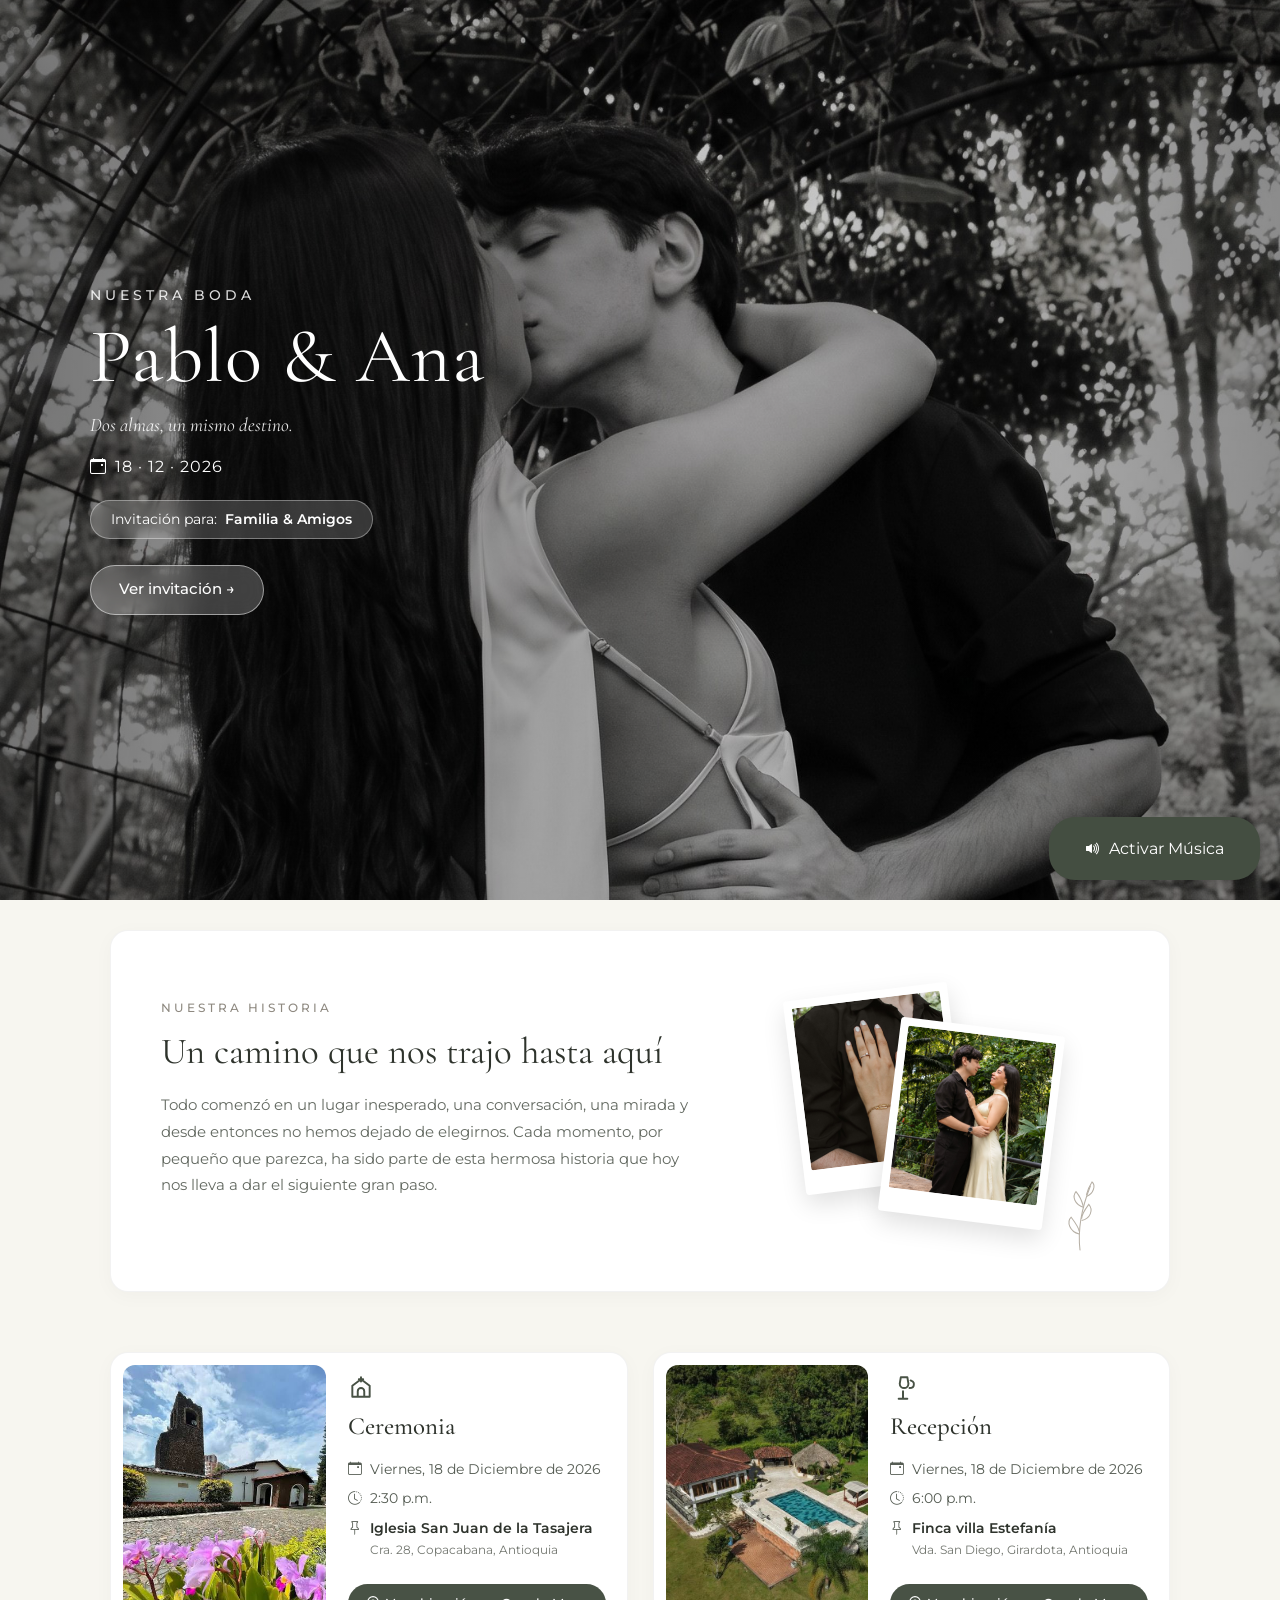
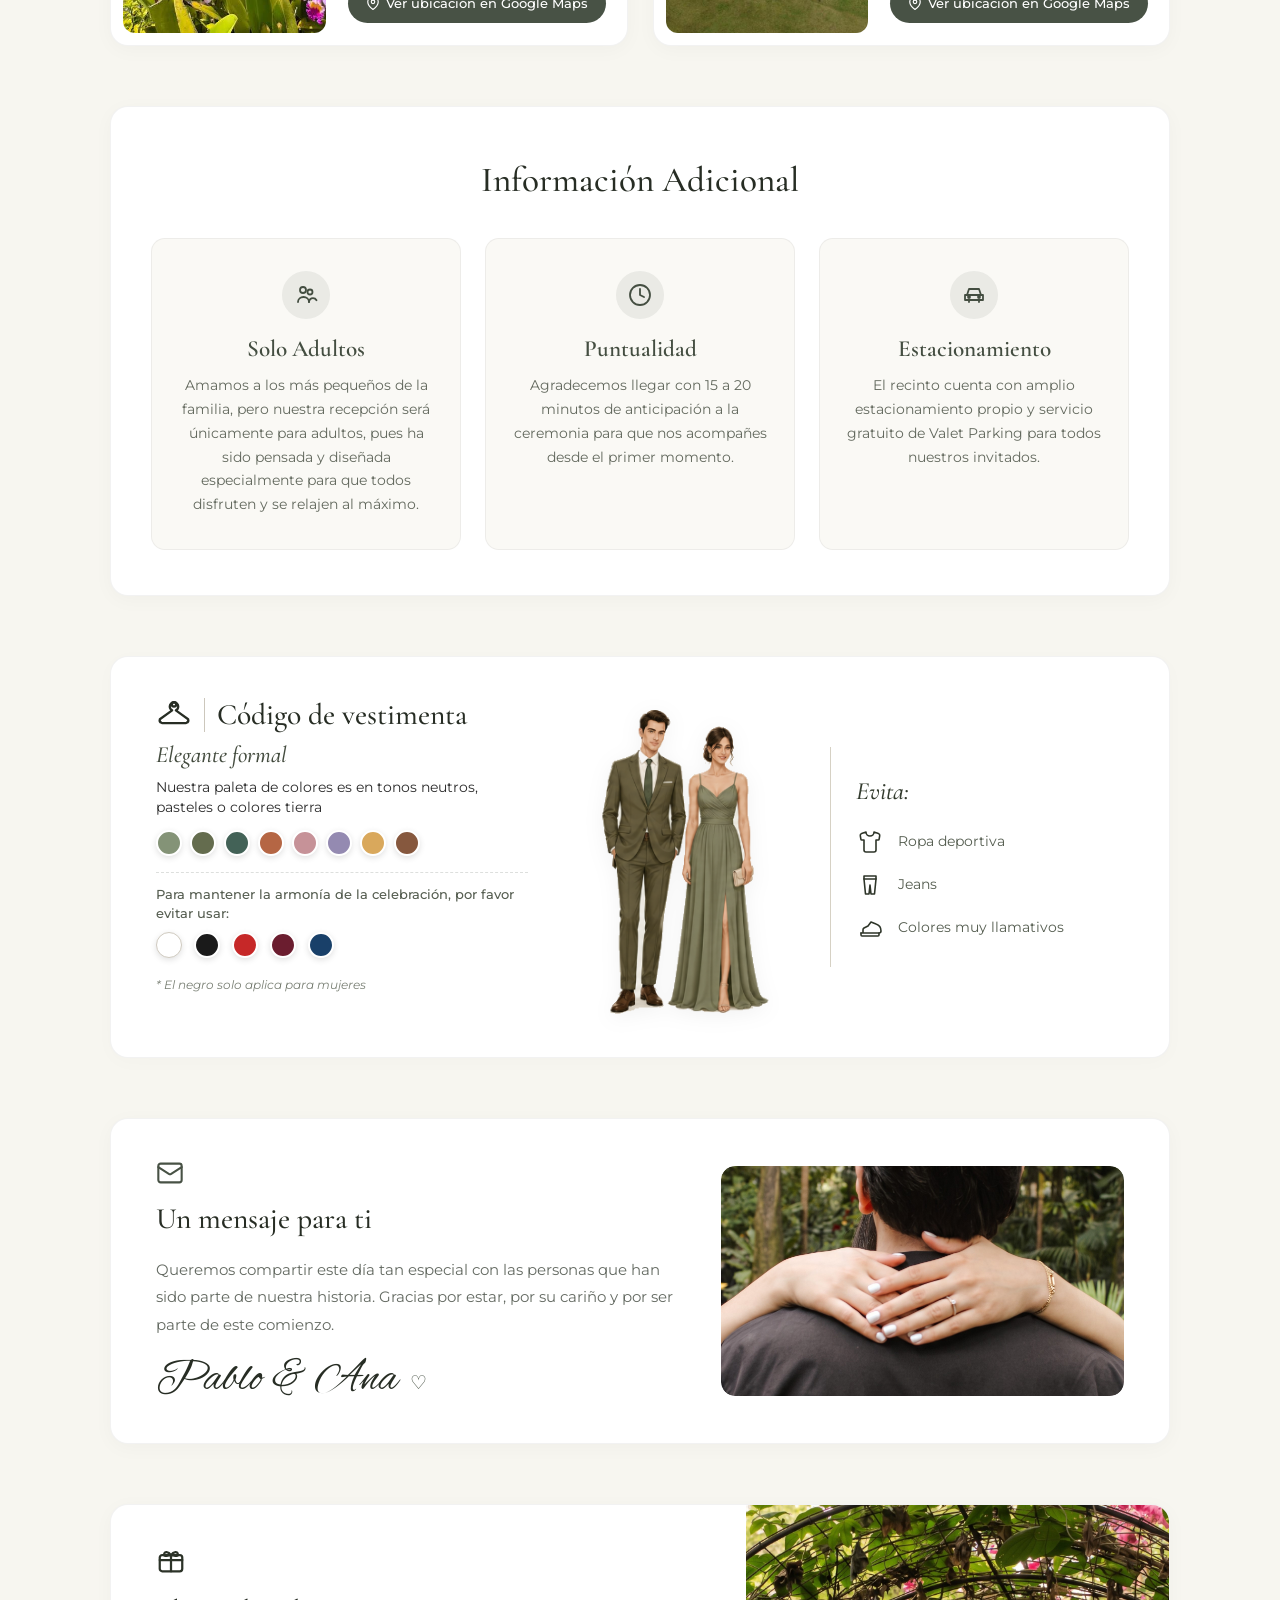
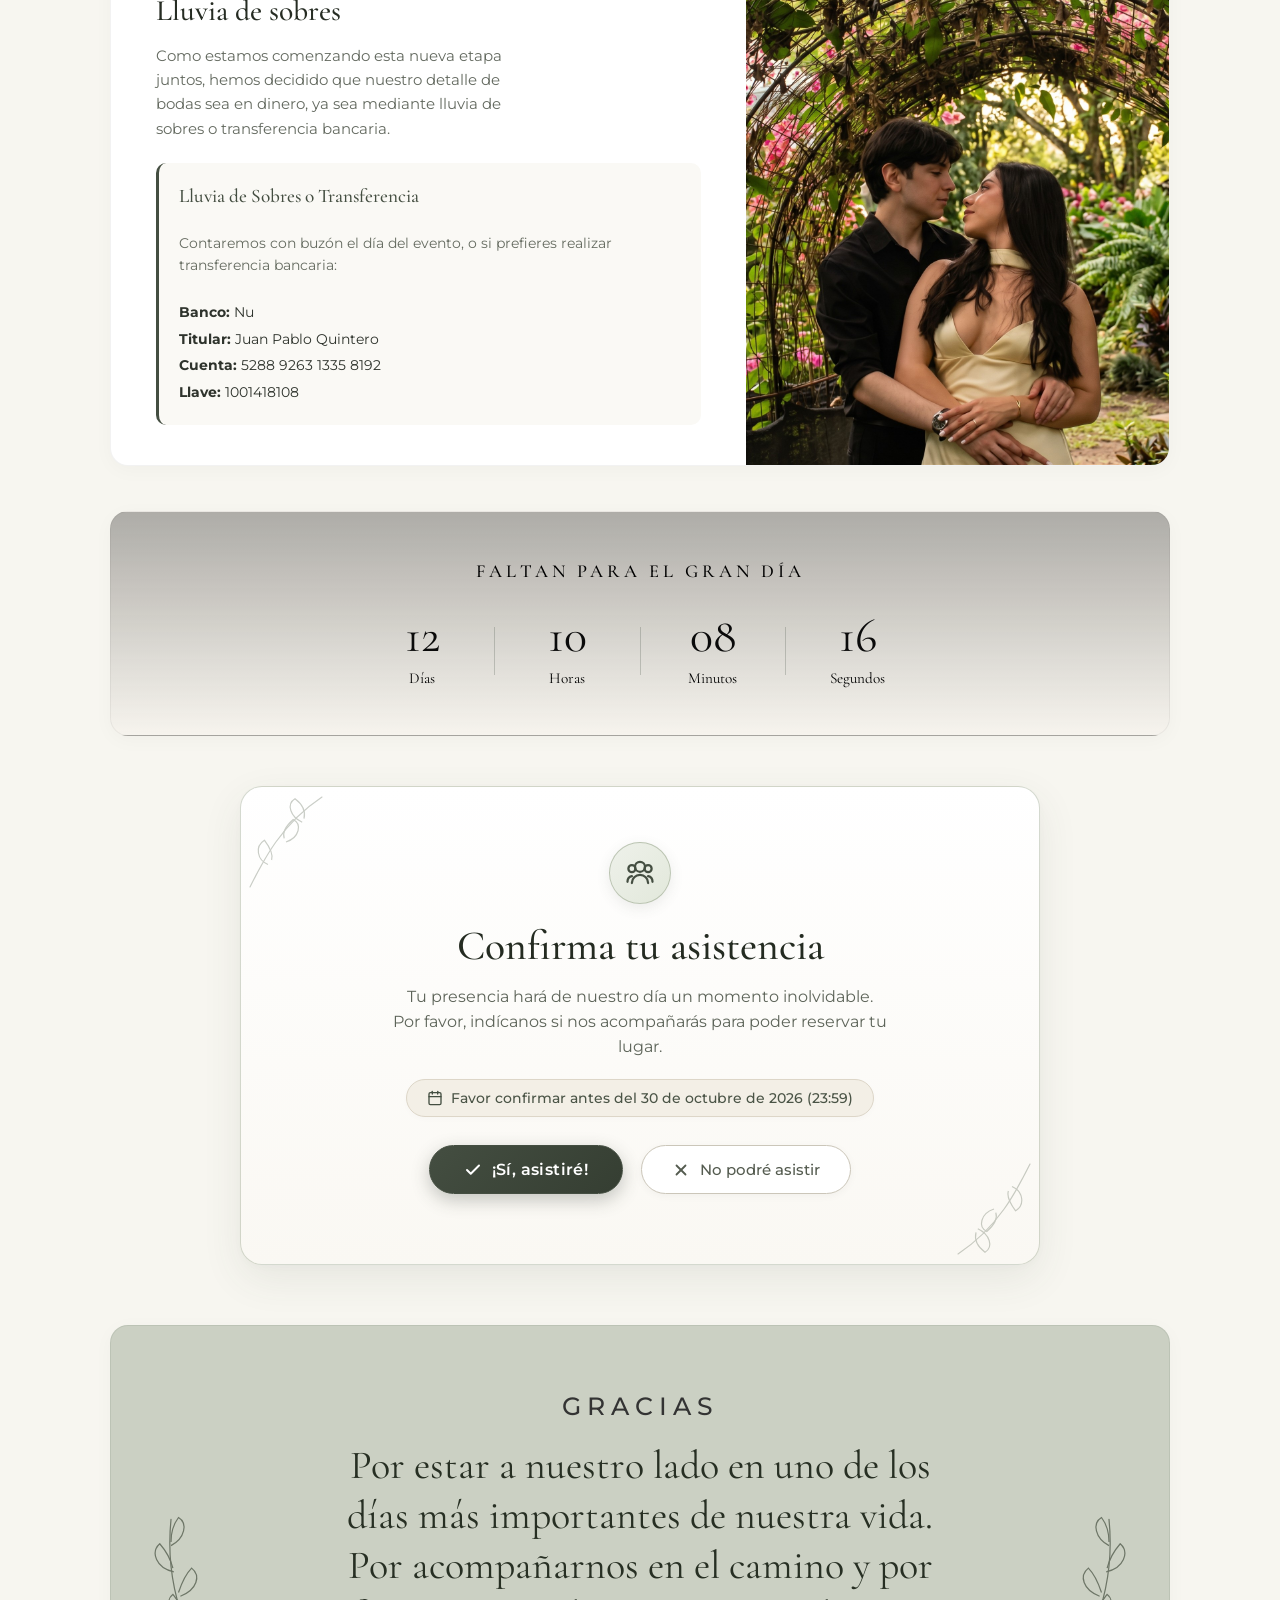
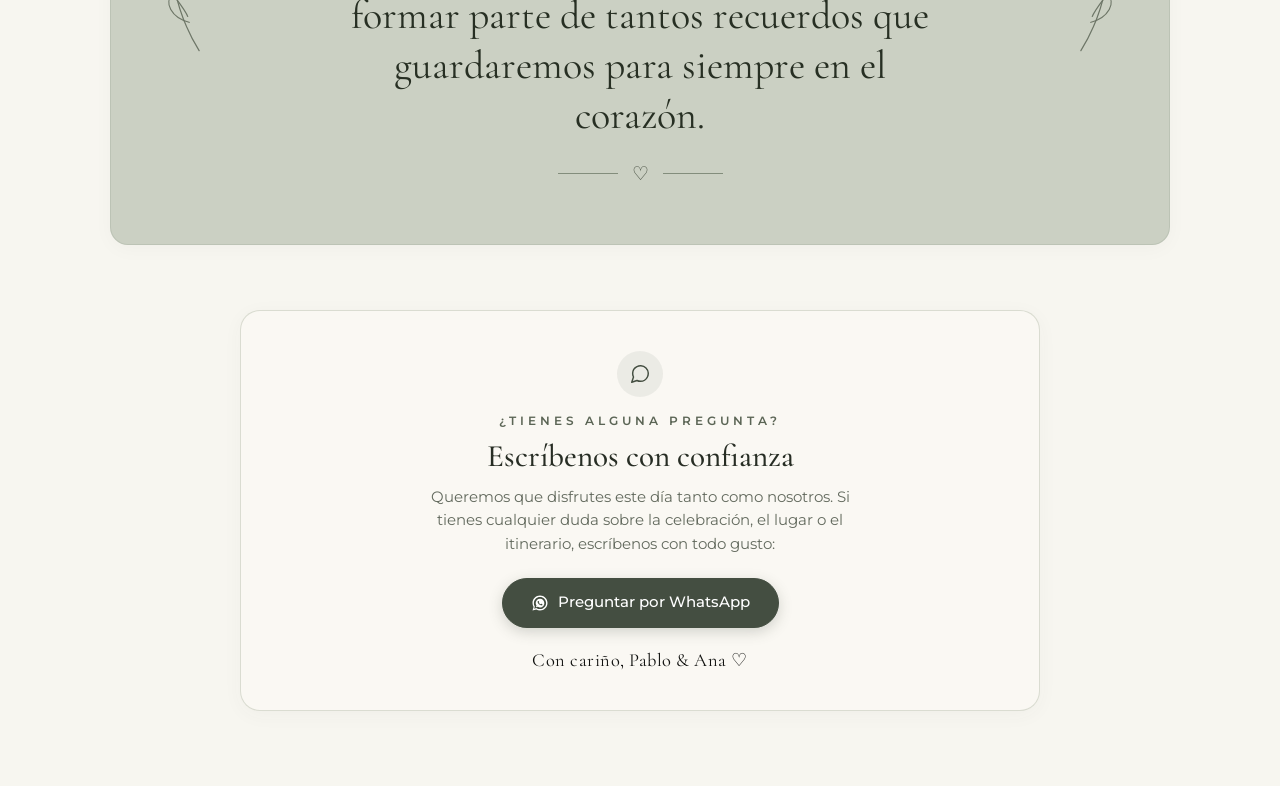
==== commit 8487aa1f: "final" ====
--- a/invitacion.html
+++ b/invitacion.html
@@ -9,6 +9,7 @@
 <body>
 
 <!-- Sección Principal  -->
+
 <header class="seccion-portada">
     <div class="contenido-portada">
 
@@ -33,6 +34,7 @@
 </header>
 
 <!-- Nuestra Historia -->
+
 <section id="story" class="seccion-historia">
     <div class="tarjeta tarjeta-historia">
         <div class="columna-texto-historia">
@@ -63,7 +65,8 @@
     </div>
 </section>
 
-<!-- Ubicaciones (Ceremonia y Recepción) -->
+<!-- Ubicaciones  -->
+
 <section id="locations" class="seccion-ubicaciones">
     <div class="tarjeta tarjeta-ubicacion">
         <div class="envoltorio-imagen-ubicacion">
@@ -189,6 +192,7 @@
 </section>
 
 <!-- Código de Vestimenta -->
+
 <section class="seccion-vestimenta">
     <div class="tarjeta tarjeta-vestimenta">
         <div class="cuadricula-vestimenta">
@@ -284,6 +288,7 @@
 </section>
 
 <!-- Un Mensaje Para Ti -->
+
 <section class="seccion-mensaje">
     <div class="tarjeta tarjeta-mensaje">
         <div class="columna-texto-mensaje">
@@ -309,6 +314,7 @@
 </section>
 
 <!-- Mesa de Regalos -->
+
 <section class="seccion-regalos">
     <div class="tarjeta tarjeta-regalos">
         <div class="distribucion-dividida-regalos">
@@ -380,7 +386,8 @@
     </div>
 </section>
 
-<!-- 9. Confirmación de Asistencia (RSVP) -->
+<!-- Confirmación de Asistencia -->
+
 <section class="seccion-confirmacion">
     <div class="confirmacion tarjeta tarjeta-confirmacion">
 
@@ -447,9 +454,8 @@
     </div>
 </section>
 
-
-
 <!-- Agradecimiento -->
+
 <section class="seccion-agradecimiento">
     <div class="tarjeta tarjeta-agradecimiento">
         <svg class="rama-izquierda-agradecimiento" viewBox="0 0 80 160" fill="none" stroke="#5d6657" stroke-width="1.3">
@@ -480,7 +486,8 @@
         </div>
     </div>
 
-    <!-- Reproductor de audio de fondo -->
+<!-- Reproductor de audio de fondo -->
+
     <audio id="musica-fondo" loop preload="auto" playsinline webkit-playsinline>
         <source src="./music/risk.mp4" type="audio/mp4">
         <source src="./music/risk.mp4" type="audio/mpeg">
@@ -492,7 +499,8 @@
     </button>
 </section>
 
-<!-- 11. Dudas y Contacto  -->
+<!--  Dudas y Contacto  -->
+
 <section class="seccion-contacto">
     <div class="tarjeta tarjeta-contacto">
         <div class="burbuja-icono-contacto">
@@ -523,6 +531,7 @@
 </section>
 
 <!-- Script de funcionalidad e interactividad -->
+
 <script src="invitacion.js"></script>
 
 <script>
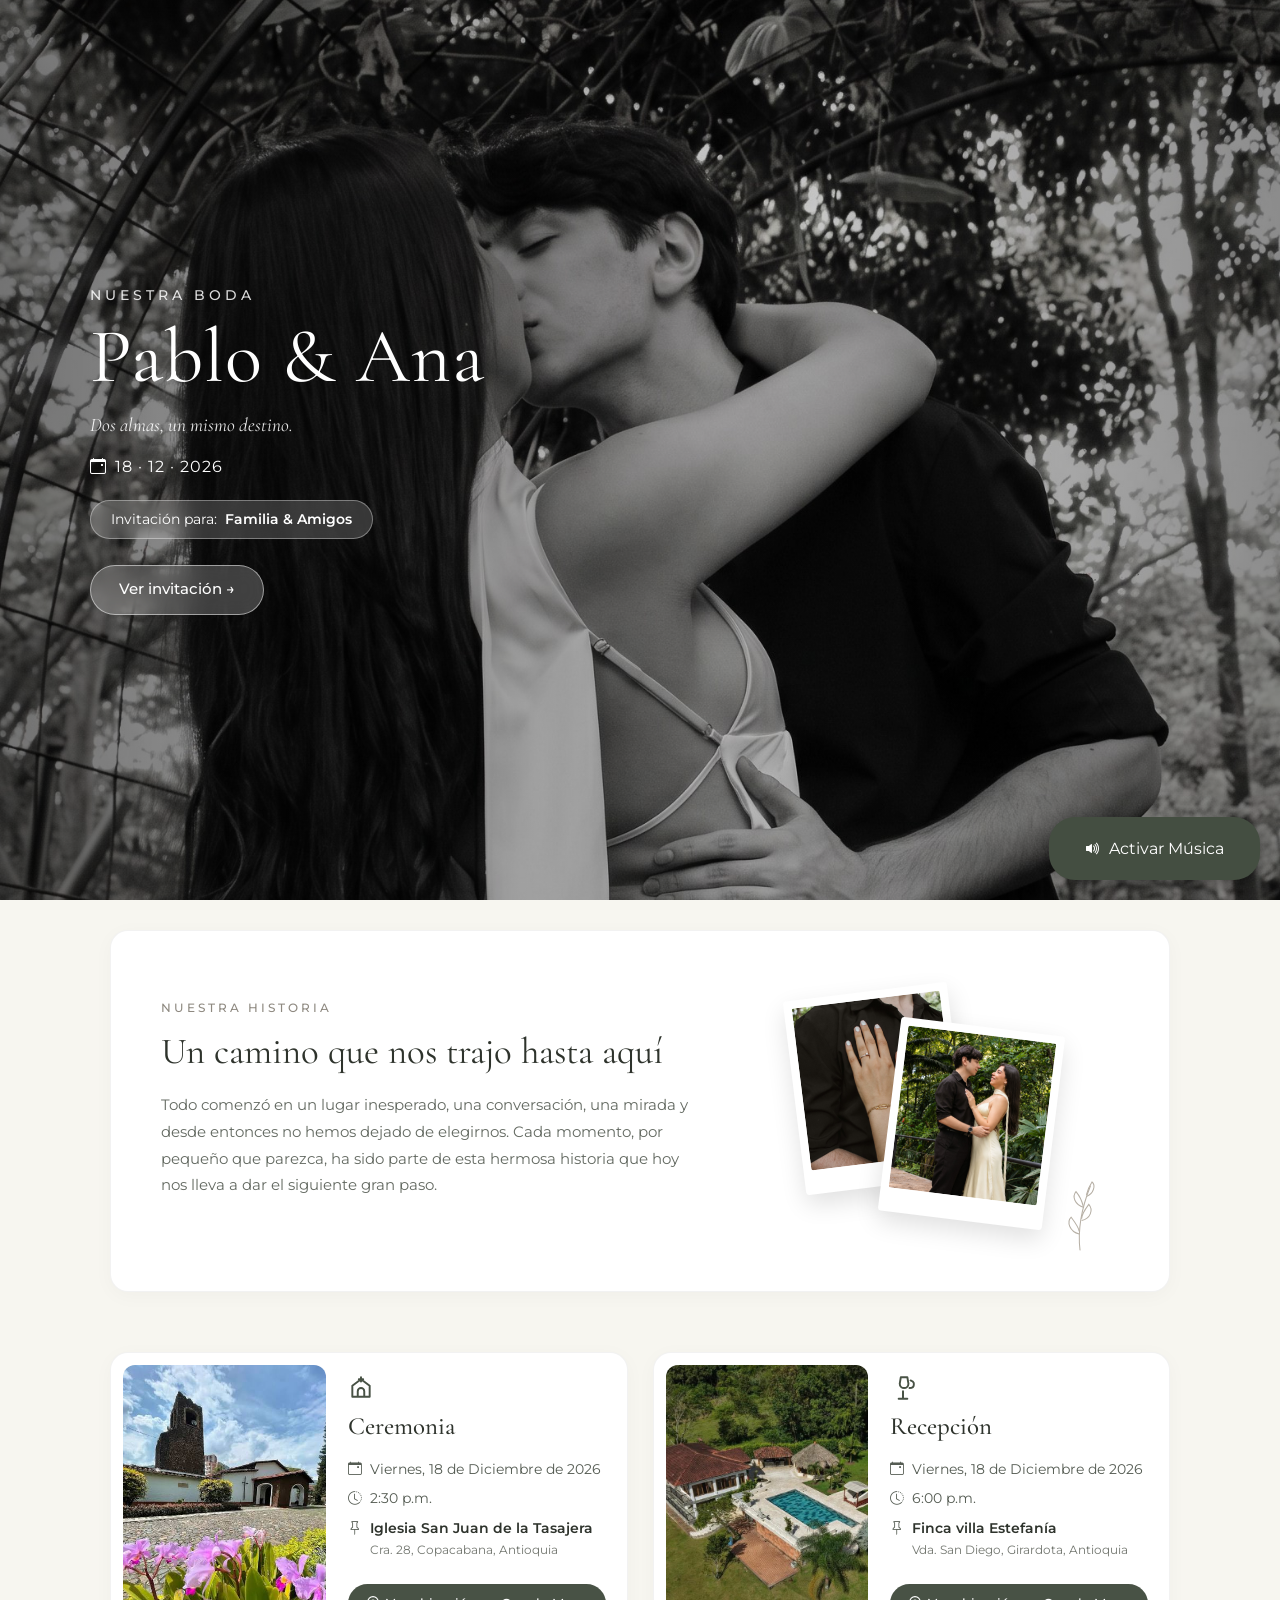
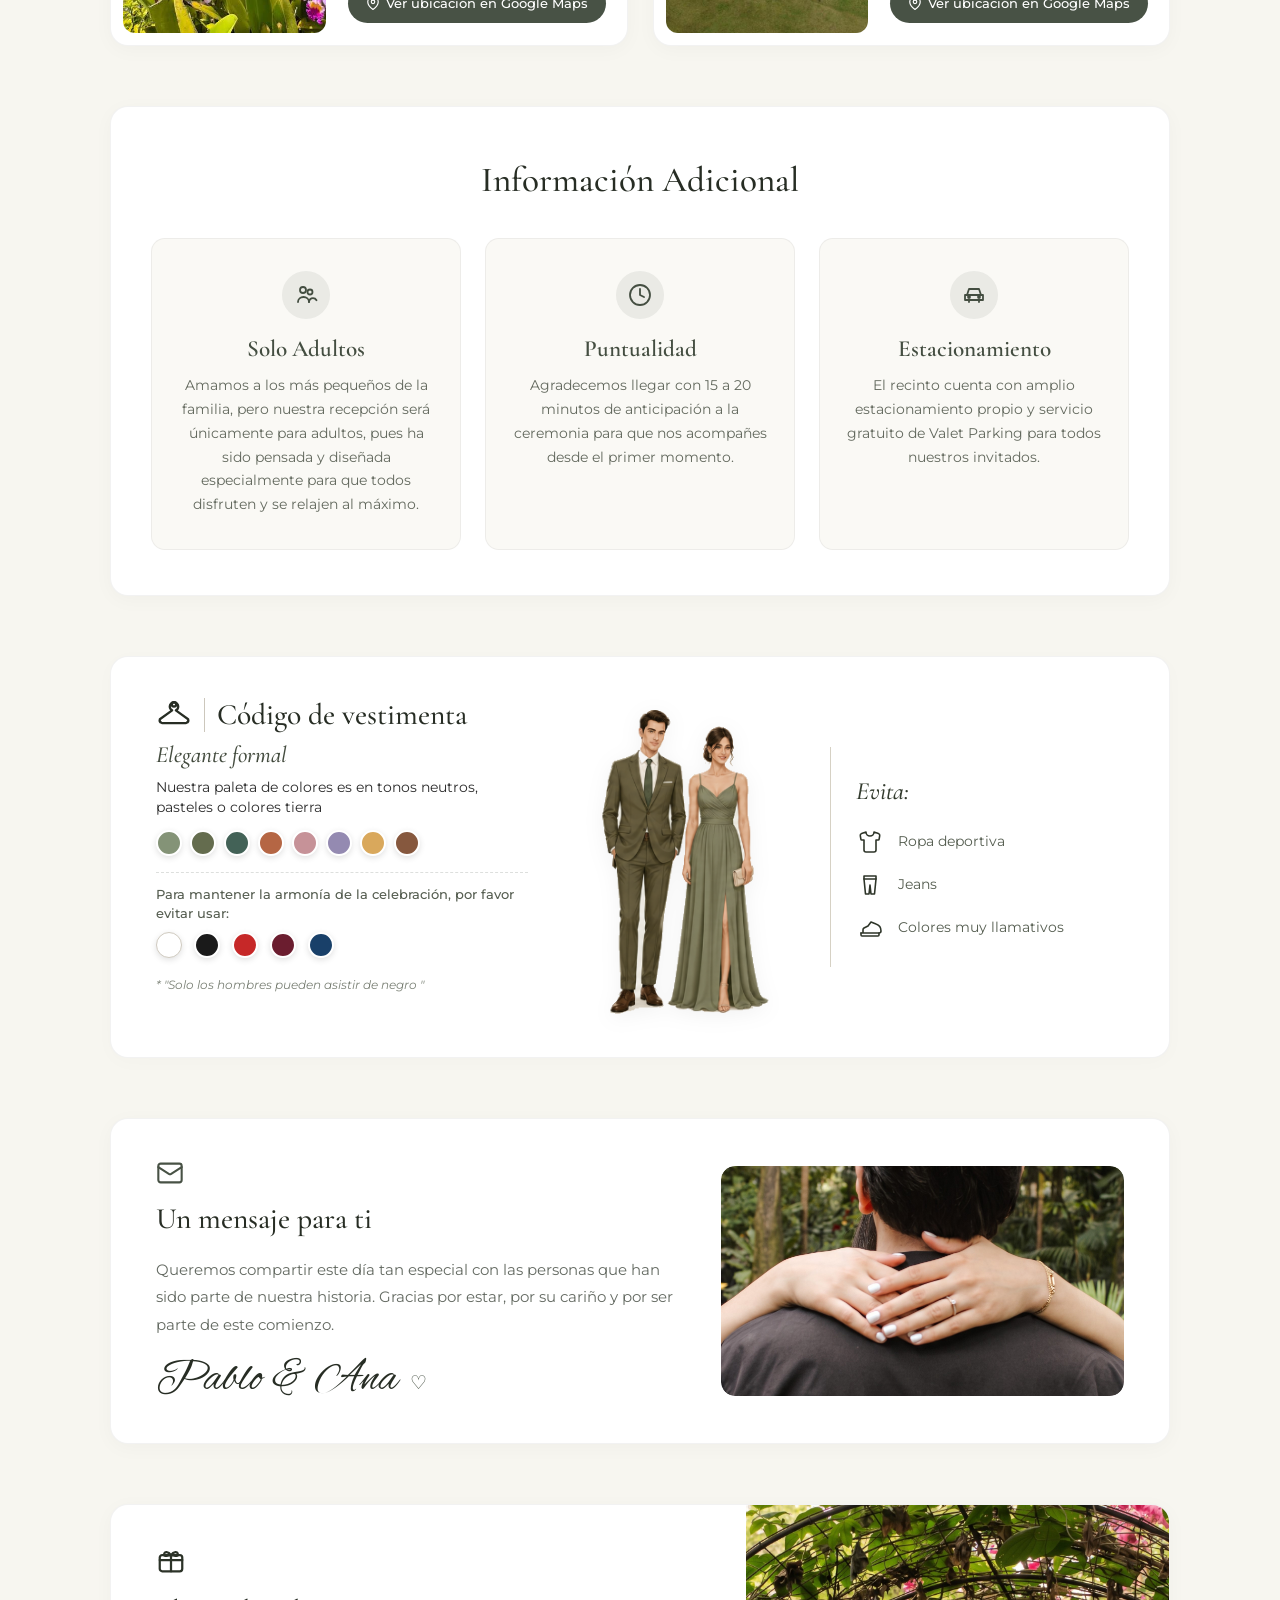
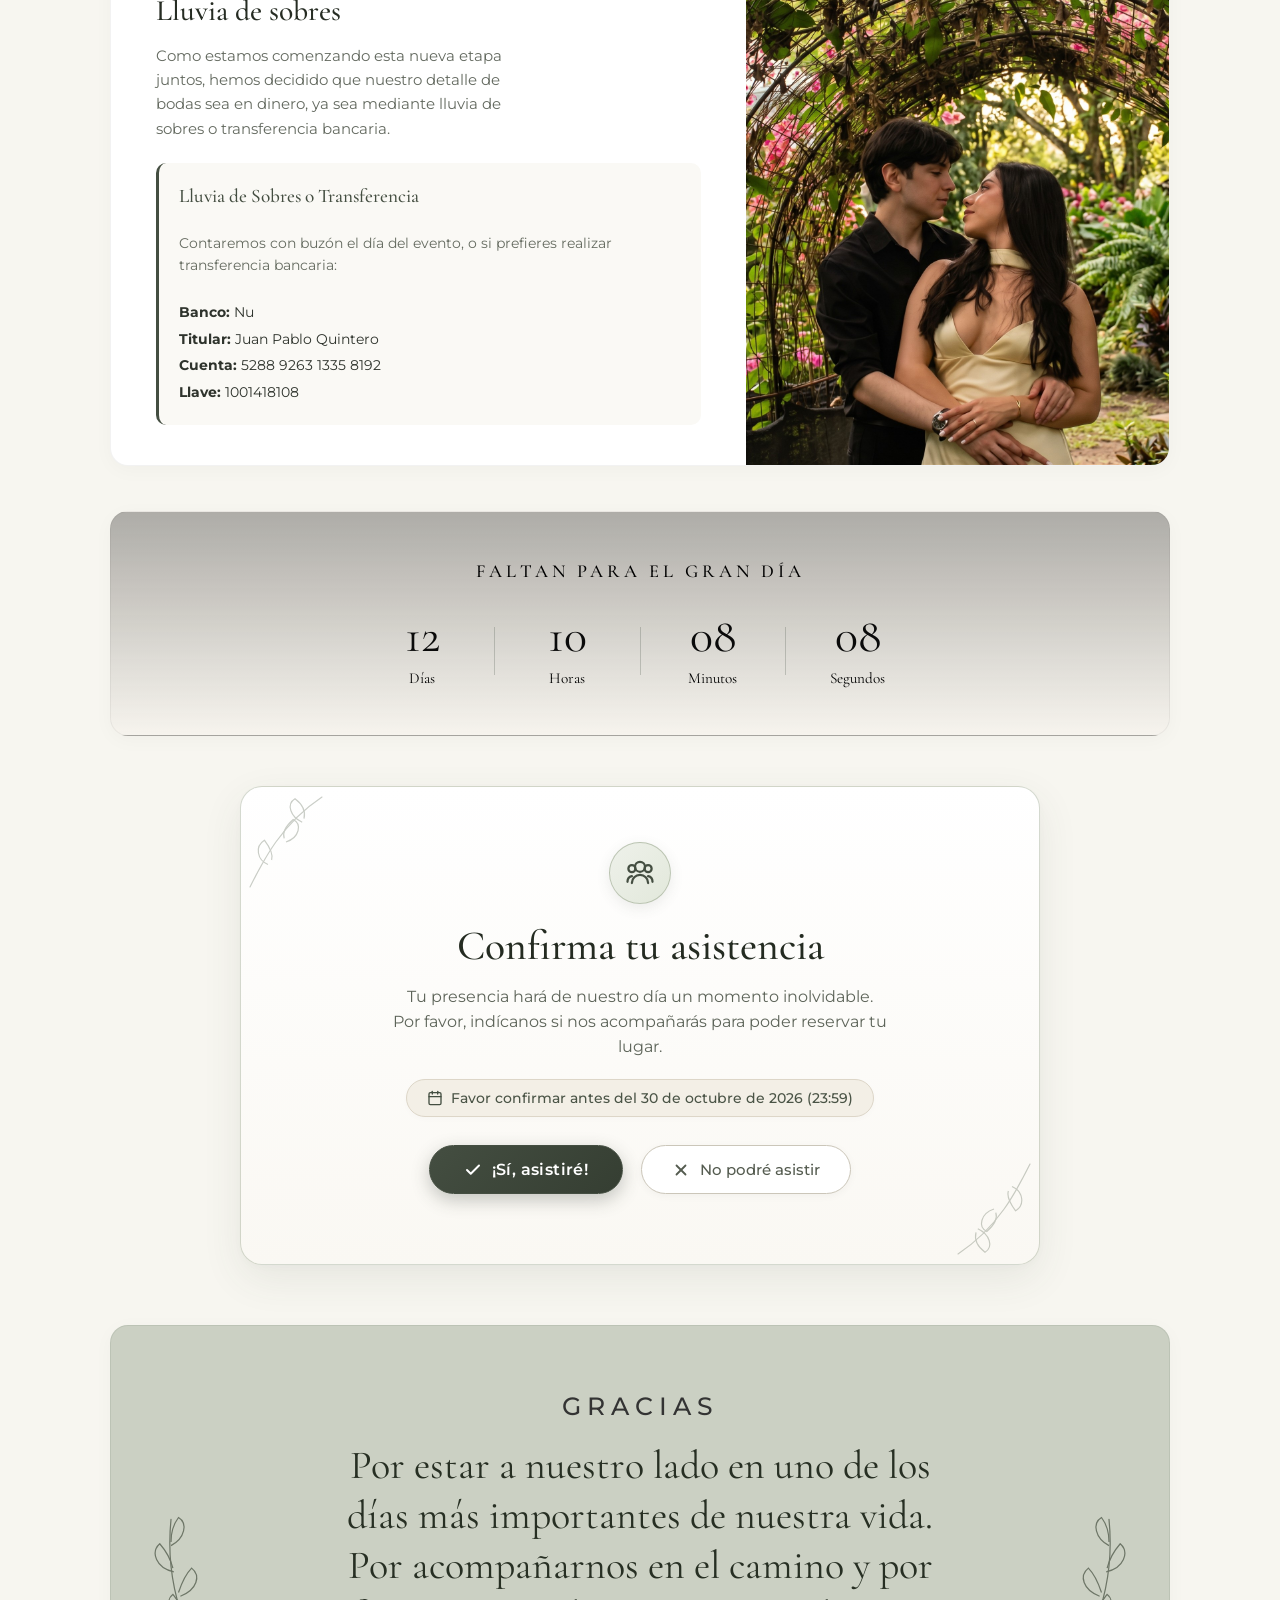
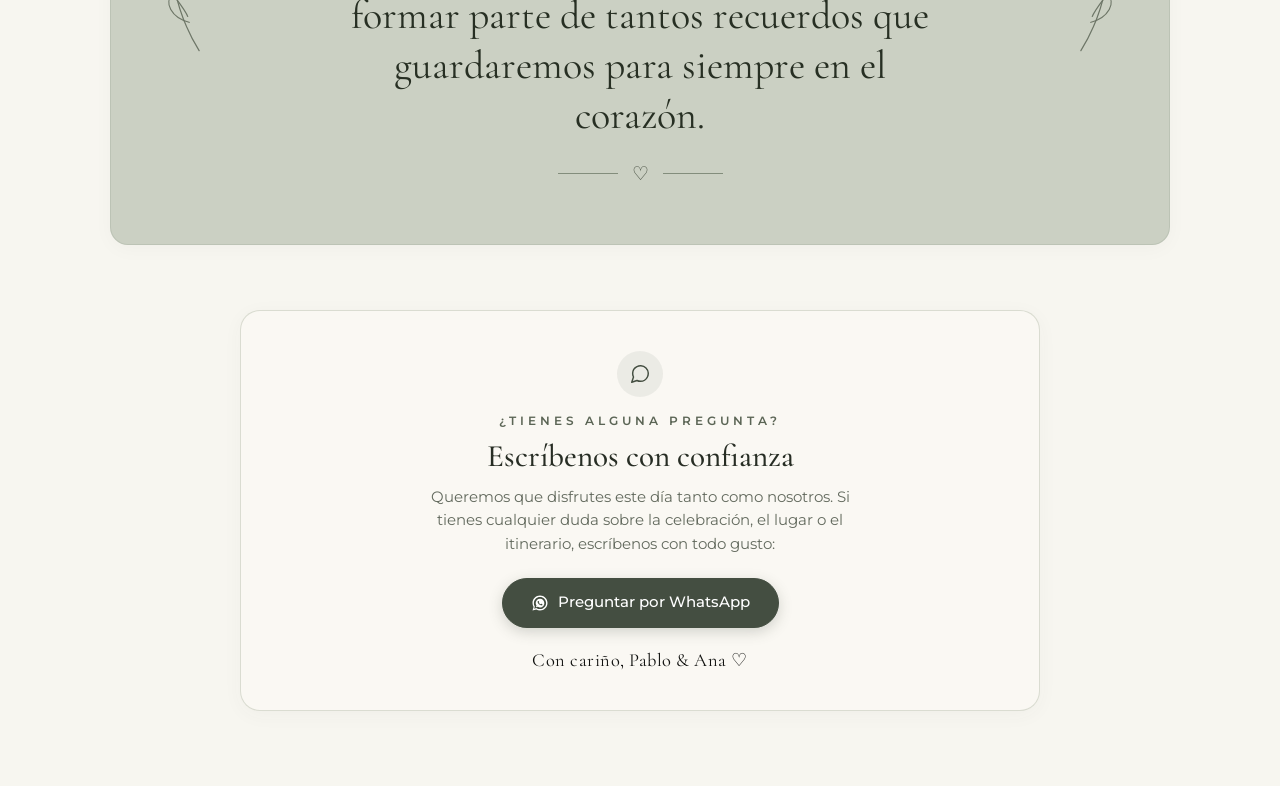
==== commit 09826c7c: "correcion color negro" ====
--- a/invitacion.html
+++ b/invitacion.html
@@ -242,7 +242,7 @@
                             <span class="muestra-color muestra-color-evitar" style="background-color: #194069;"></span>
                         </div>
                     </div>
-                    <span class="nota-muestra-evitar">* El negro solo aplica para mujeres</span>
+                    <span class="nota-muestra-evitar">* "Solo los hombres pueden asistir de negro "</span>
                 </div>
             </div>
 
